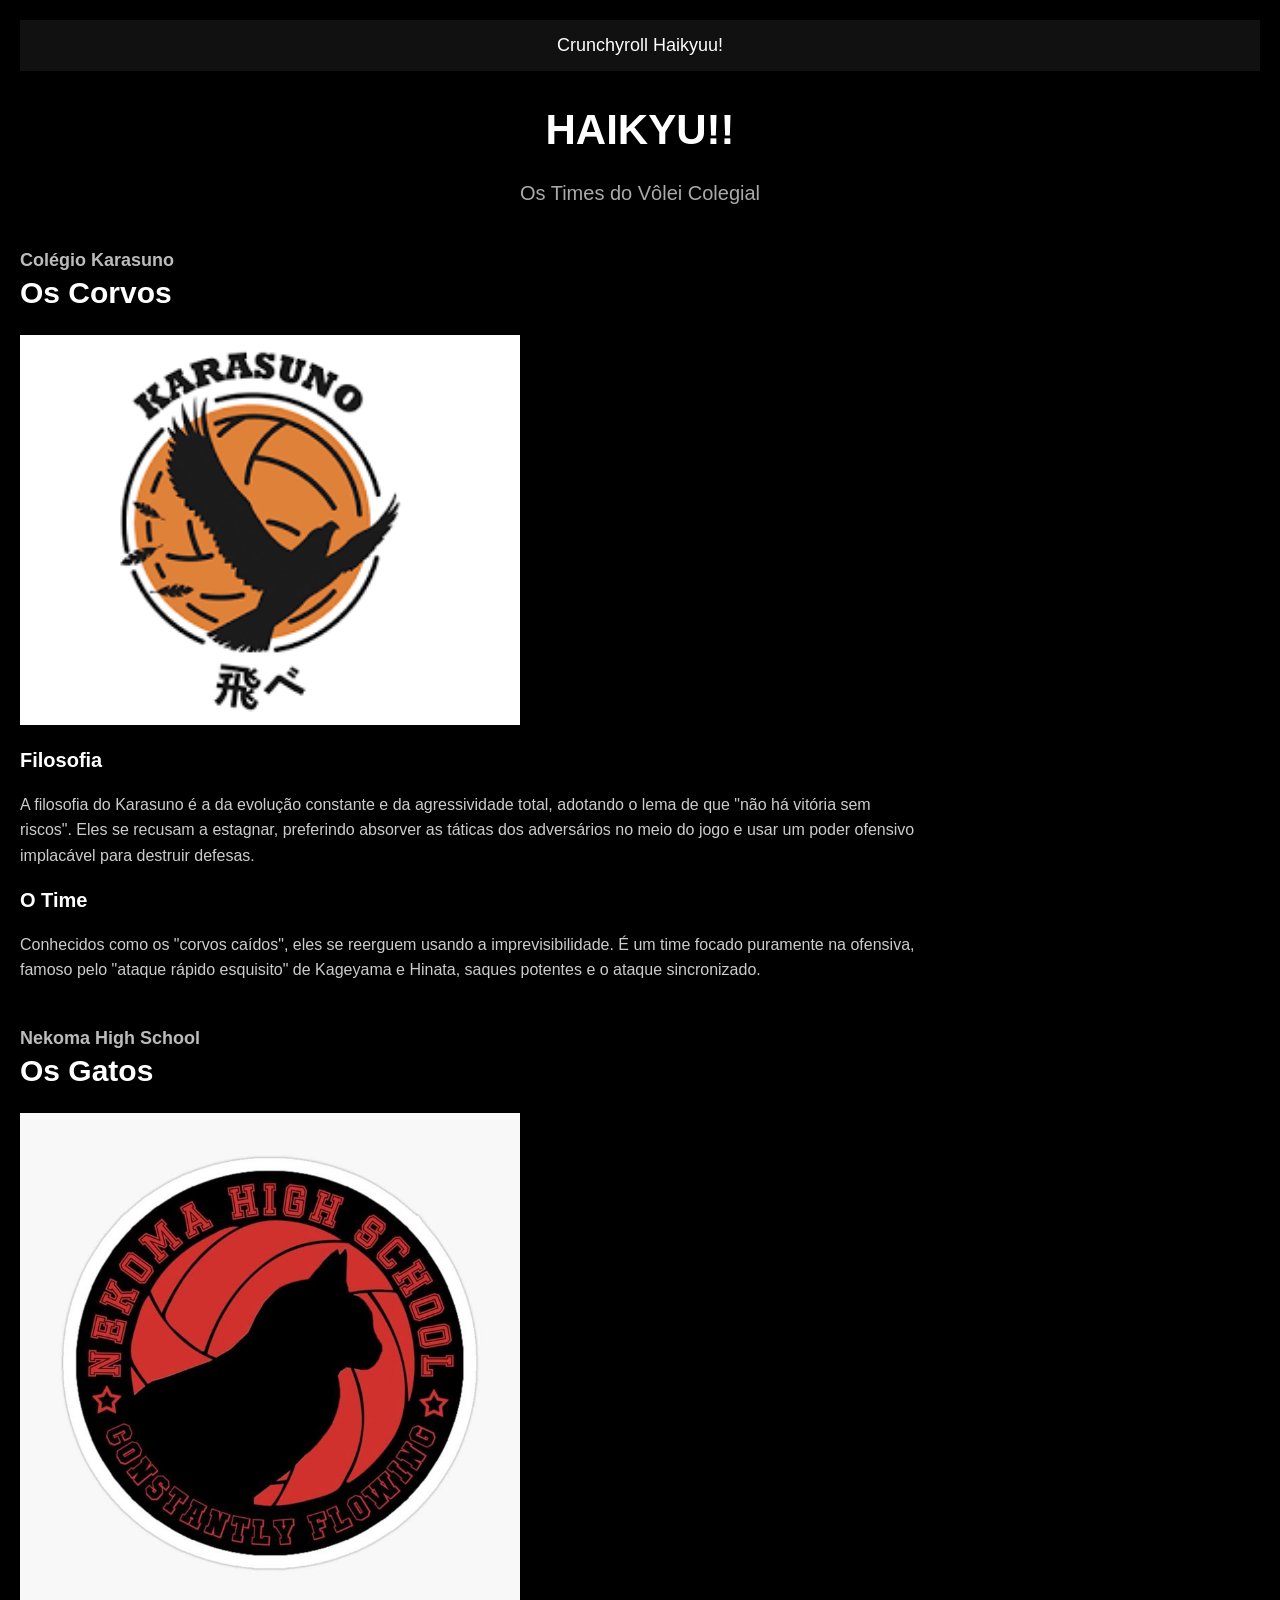
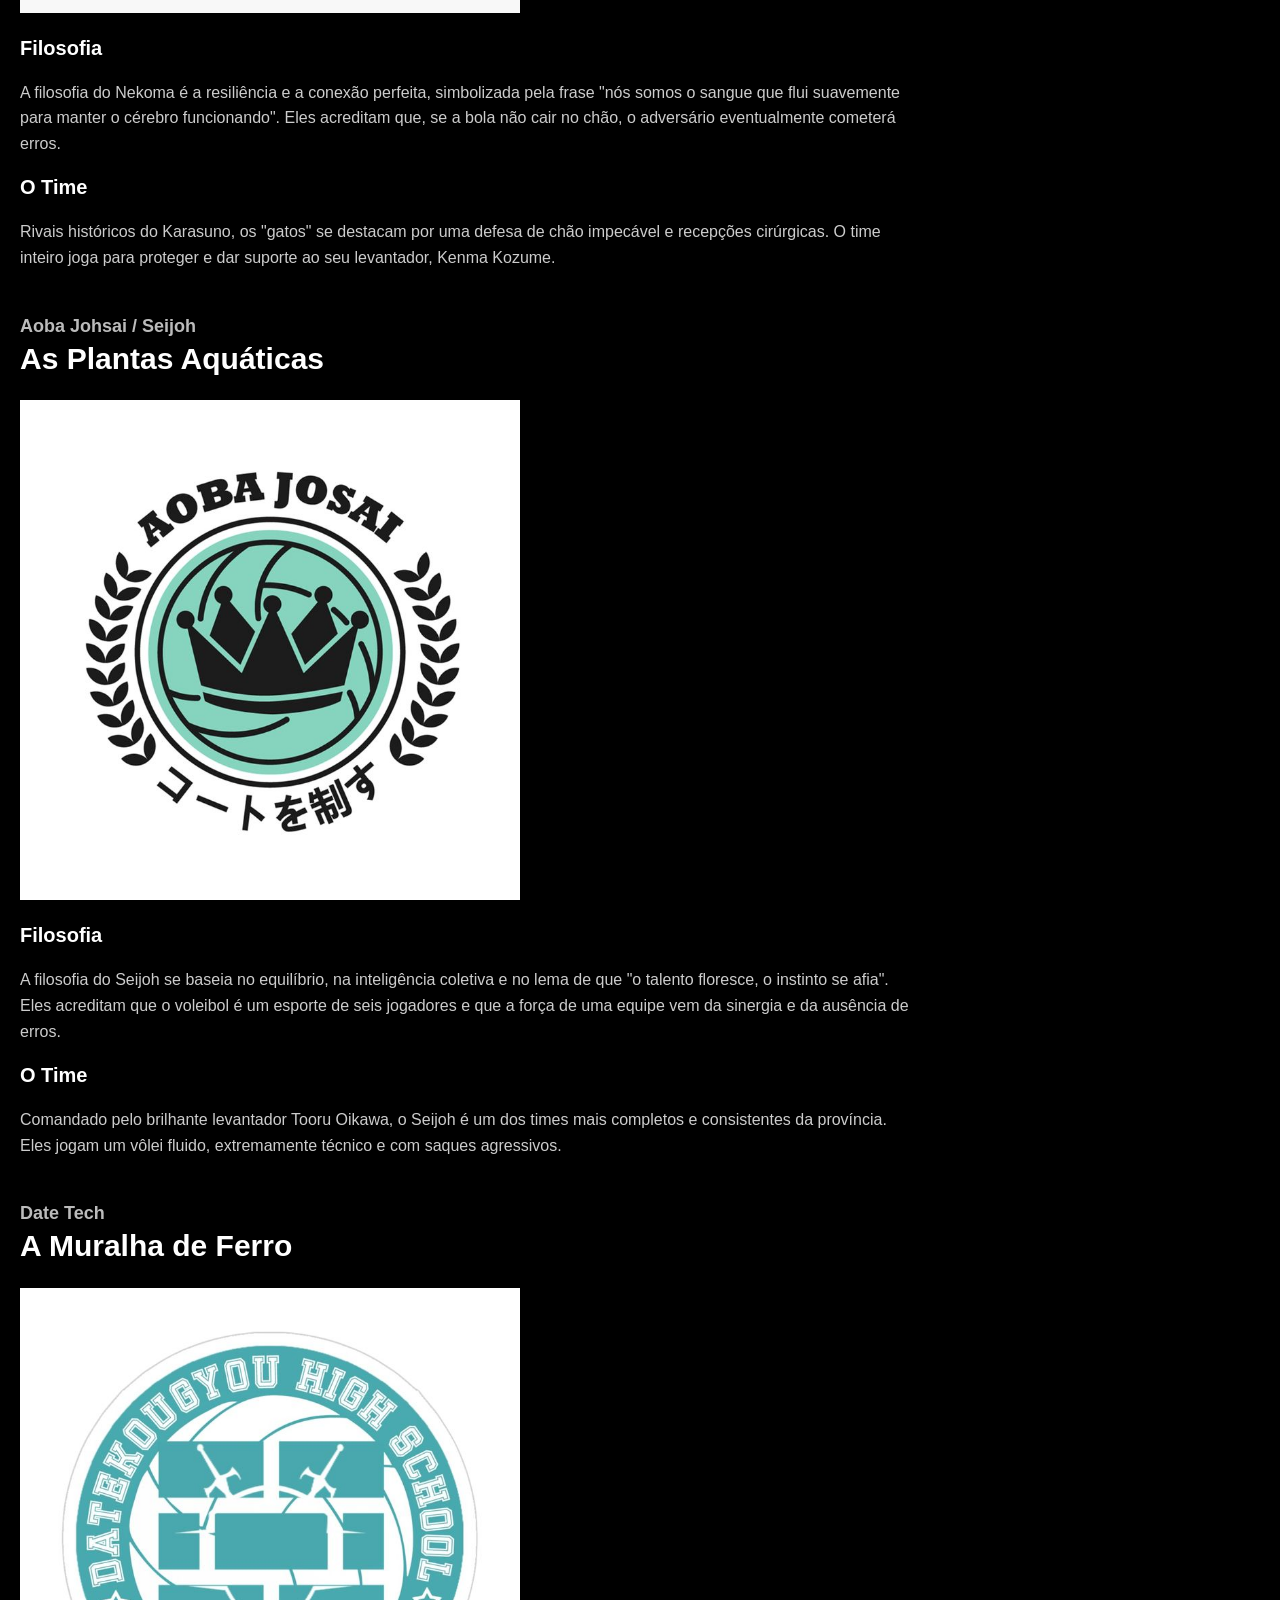
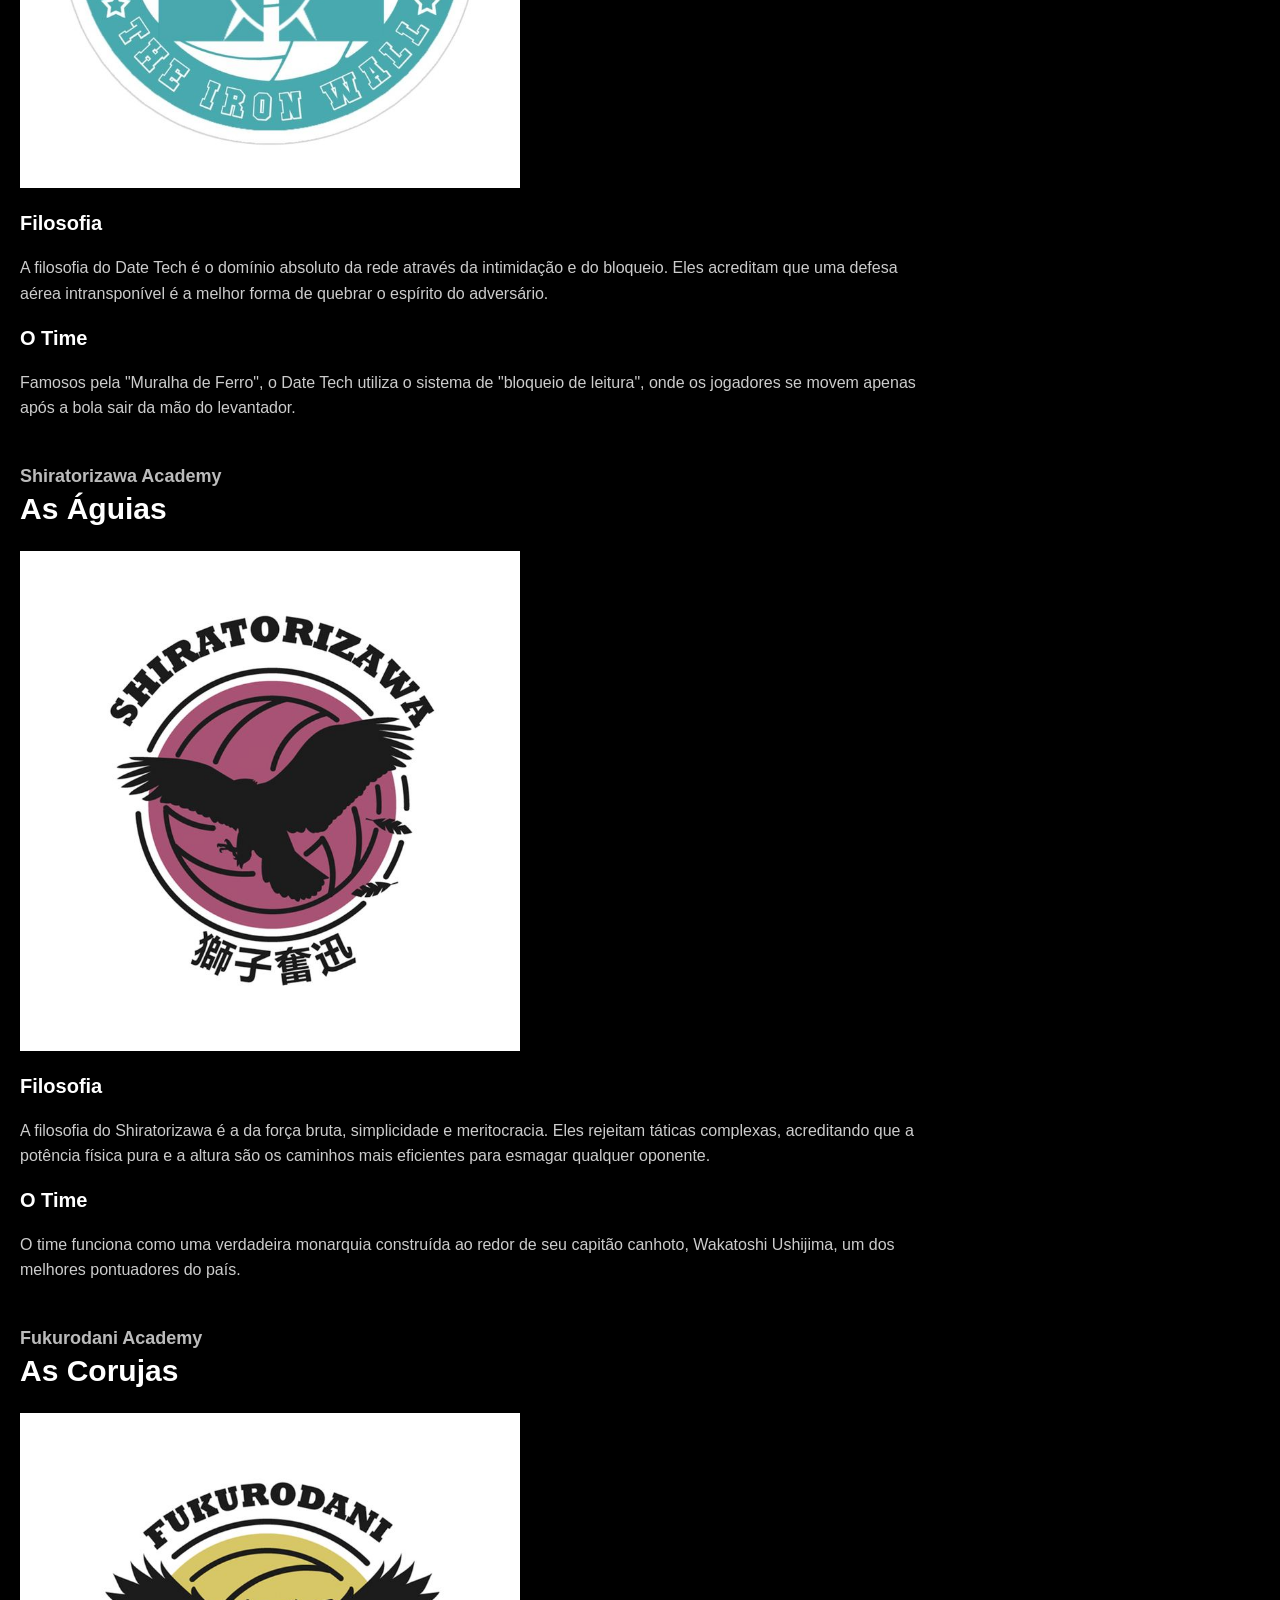
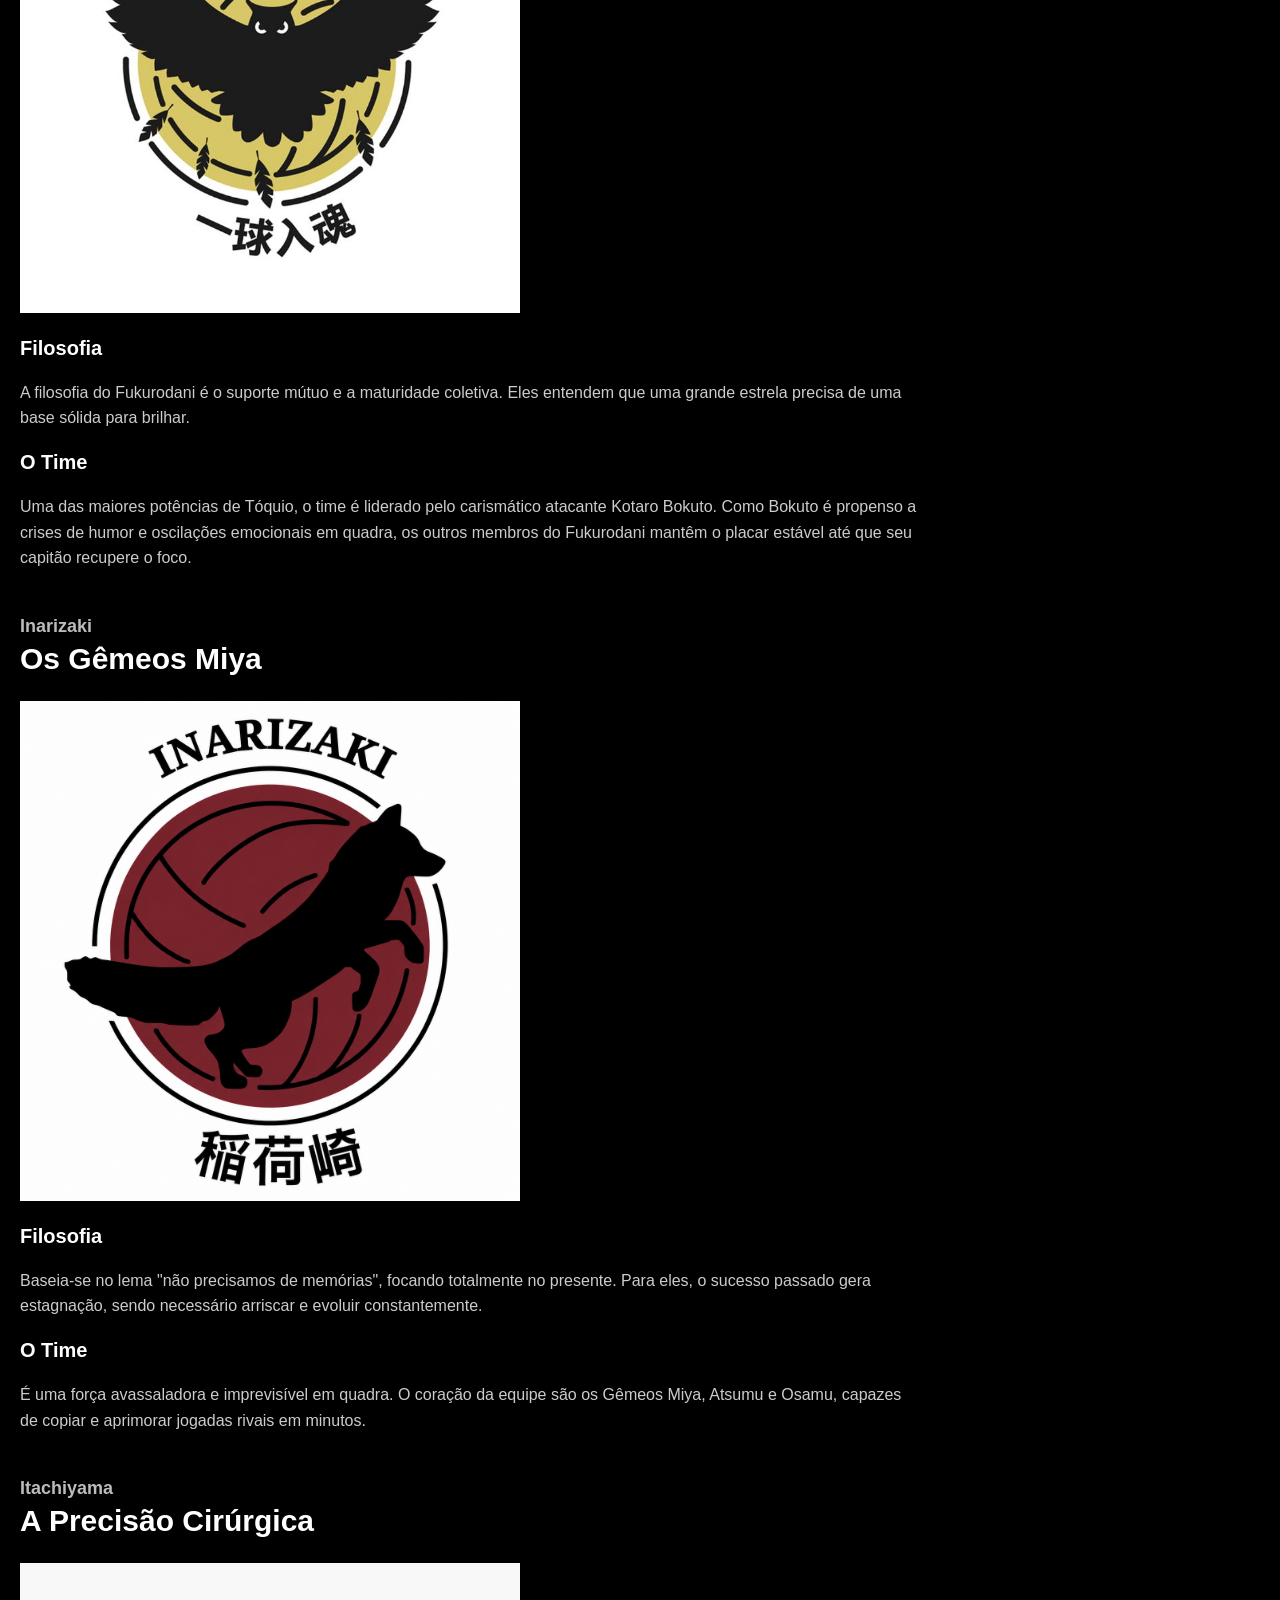
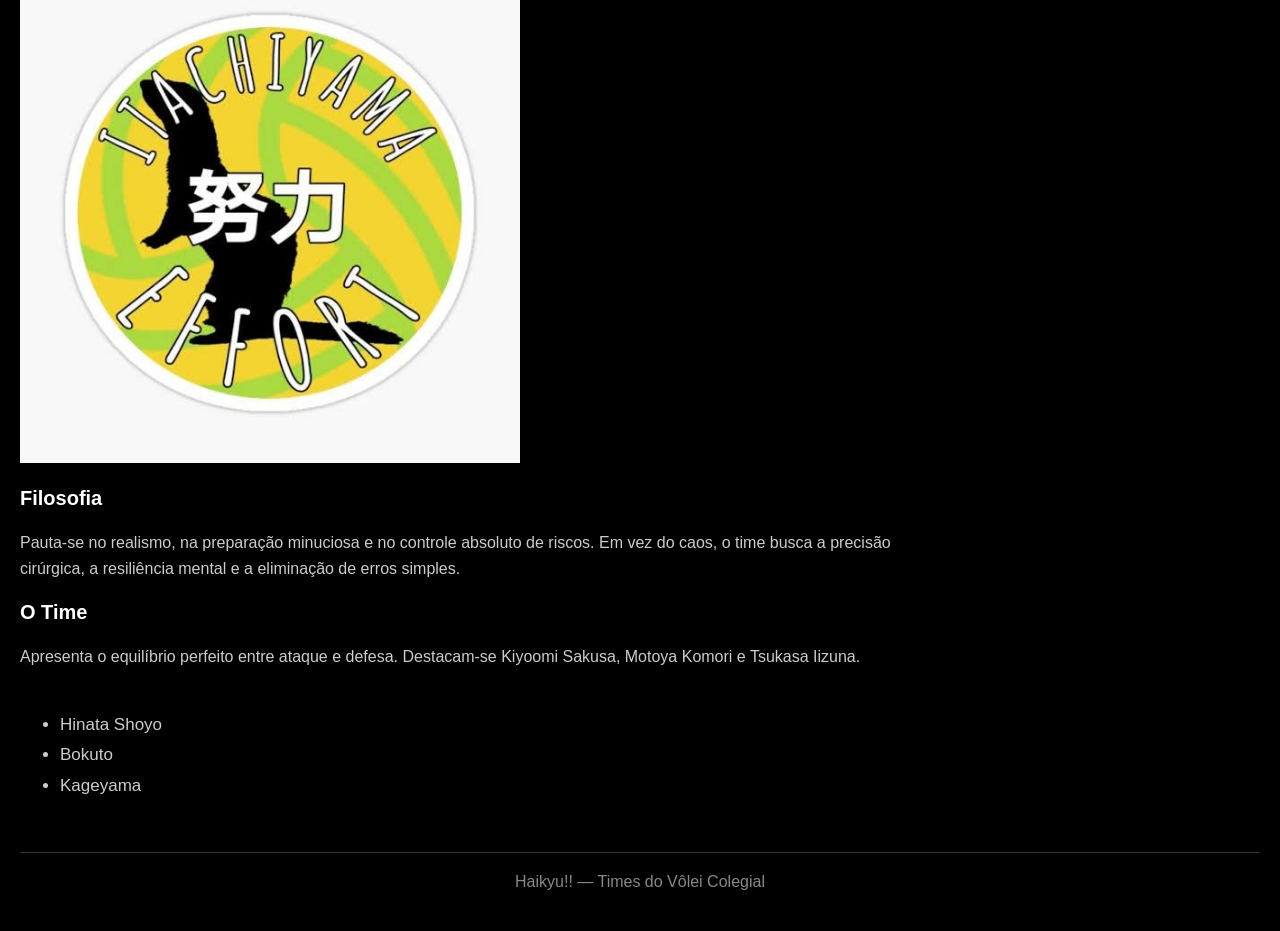
==== index.html @ 46aae801 "lei" ====
<!DOCTYPE html>
<html>

<head>
  <title>Times de Haikyuu!!</title>
  <link rel="stylesheet" href="style.css">
</head>

<body>

<header>
  <a href="https://www.crunchyroll.com/pt-br/series/GY8VM8MWY/haikyu">
    Crunchyroll Haikyuu!
  </a>
</header>

<h1>HAIKYU!!</h1>
<p class="hero-sub">Os Times do Vôlei Colegial</p>


<p class="team-badge">Colégio Karasuno</p>
<h2>Os Corvos</h2>
<img class="king" src="karasuno.png" alt="Karasuno">

<p class="section-label">Filosofia</p>
<p class="section-text">
  A filosofia do Karasuno é a da evolução constante e da agressividade total, adotando o lema de que "não há vitória sem riscos". Eles se recusam a estagnar, preferindo absorver as táticas dos adversários no meio do jogo e usar um poder ofensivo implacável para destruir defesas.
</p>

<p class="section-label">O Time</p>
<p class="section-text">
  Conhecidos como os "corvos caídos", eles se reerguem usando a imprevisibilidade. É um time focado puramente na ofensiva, famoso pelo "ataque rápido esquisito" de Kageyama e Hinata, saques potentes e o ataque sincronizado.
</p>


<p class="team-badge">Nekoma High School</p>
<h2>Os Gatos</h2>
<img class="neko" src="Nekoma.jpg" alt="Nekoma">

<p class="section-label">Filosofia</p>
<p class="section-text">
  A filosofia do Nekoma é a resiliência e a conexão perfeita, simbolizada pela frase "nós somos o sangue que flui suavemente para manter o cérebro funcionando". Eles acreditam que, se a bola não cair no chão, o adversário eventualmente cometerá erros.
</p>

<p class="section-label">O Time</p>
<p class="section-text">
  Rivais históricos do Karasuno, os "gatos" se destacam por uma defesa de chão impecável e recepções cirúrgicas. O time inteiro joga para proteger e dar suporte ao seu levantador, Kenma Kozume.
</p>


<p class="team-badge">Aoba Johsai / Seijoh</p>
<h2>As Plantas Aquáticas</h2>
<img class="sigma" src="Aoba johnsai.jpg" alt="Aoba Johsai">

<p class="section-label">Filosofia</p>
<p class="section-text">
  A filosofia do Seijoh se baseia no equilíbrio, na inteligência coletiva e no lema de que "o talento floresce, o instinto se afia". Eles acreditam que o voleibol é um esporte de seis jogadores e que a força de uma equipe vem da sinergia e da ausência de erros.
</p>

<p class="section-label">O Time</p>
<p class="section-text">
  Comandado pelo brilhante levantador Tooru Oikawa, o Seijoh é um dos times mais completos e consistentes da província. Eles jogam um vôlei fluido, extremamente técnico e com saques agressivos.
</p>


<p class="team-badge">Date Tech</p>
<h2>A Muralha de Ferro</h2>
<img src="Date tech.jpg" alt="Date Tech">

<p class="section-label">Filosofia</p>
<p class="section-text">
  A filosofia do Date Tech é o domínio absoluto da rede através da intimidação e do bloqueio. Eles acreditam que uma defesa aérea intransponível é a melhor forma de quebrar o espírito do adversário.
</p>

<p class="section-label">O Time</p>
<p class="section-text">
  Famosos pela "Muralha de Ferro", o Date Tech utiliza o sistema de "bloqueio de leitura", onde os jogadores se movem apenas após a bola sair da mão do levantador.
</p>


<p class="team-badge">Shiratorizawa Academy</p>
<h2>As Águias</h2>
<img src="Shiratorizawa.jpg" alt="Shiratorizawa">

<p class="section-label">Filosofia</p>
<p class="section-text">
  A filosofia do Shiratorizawa é a da força bruta, simplicidade e meritocracia. Eles rejeitam táticas complexas, acreditando que a potência física pura e a altura são os caminhos mais eficientes para esmagar qualquer oponente.
</p>

<p class="section-label">O Time</p>
<p class="section-text">
  O time funciona como uma verdadeira monarquia construída ao redor de seu capitão canhoto, Wakatoshi Ushijima, um dos melhores pontuadores do país.
</p>


<p class="team-badge">Fukurodani Academy</p>
<h2>As Corujas</h2>
<img src="image.png" alt="Fukurodani">

<p class="section-label">Filosofia</p>
<p class="section-text">
  A filosofia do Fukurodani é o suporte mútuo e a maturidade coletiva. Eles entendem que uma grande estrela precisa de uma base sólida para brilhar.
</p>

<p class="section-label">O Time</p>
<p class="section-text">
  Uma das maiores potências de Tóquio, o time é liderado pelo carismático atacante Kotaro Bokuto. Como Bokuto é propenso a crises de humor e oscilações emocionais em quadra, os outros membros do Fukurodani mantêm o placar estável até que seu capitão recupere o foco.
</p>


<p class="team-badge">Inarizaki</p>
<h2>Os Gêmeos Miya</h2>
<img src="ChatGPT Image 18 de jun. de 2026, 09_52_28.png" alt="Inarizaki">

<p class="section-label">Filosofia</p>
<p class="section-text">
  Baseia-se no lema "não precisamos de memórias", focando totalmente no presente. Para eles, o sucesso passado gera estagnação, sendo necessário arriscar e evoluir constantemente.
</p>

<p class="section-label">O Time</p>
<p class="section-text">
  É uma força avassaladora e imprevisível em quadra. O coração da equipe são os Gêmeos Miya, Atsumu e Osamu, capazes de copiar e aprimorar jogadas rivais em minutos.
</p>


<p class="team-badge">Itachiyama</p>
<h2>A Precisão Cirúrgica</h2>
<img src="itachimiya.jpg" alt="Itachiyama">

<p class="section-label">Filosofia</p>
<p class="section-text">
  Pauta-se no realismo, na preparação minuciosa e no controle absoluto de riscos. Em vez do caos, o time busca a precisão cirúrgica, a resiliência mental e a eliminação de erros simples.
</p>

<p class="section-label">O Time</p>
<p class="section-text">
  Apresenta o equilíbrio perfeito entre ataque e defesa. Destacam-se Kiyoomi Sakusa, Motoya Komori e Tsukasa Iizuna.
</p>


<ul>
  <li>Hinata Shoyo</li>
  <li>Bokuto</li>
  <li>Kageyama</li>
</ul>


<footer>
  Haikyu!! — Times do Vôlei Colegial
</footer>

</body>
</html>
---- style.css ----
body {
  background-color: black;
  color: #dddddd;
  font-family: Arial, sans-serif;
  margin: 0;
  padding: 20px;
}

header {
  background-color: #111111;
  padding: 15px;
  text-align: center;
}

header a {
  color: white;
  text-decoration: none;
  font-size: 18px;
}

h1 {
  color: white;
  text-align: center;
  font-size: 42px;
  margin-top: 35px;
}

.hero-sub {
  color: #aaaaaa;
  text-align: center;
  font-size: 20px;
}

.team-badge {
  color: #bbbbbb;
  font-size: 18px;
  font-weight: bold;
  margin-top: 45px;
  margin-bottom: 5px;
}

h2 {
  color: white;
  font-size: 30px;
  margin-top: 5px;
}

.section-label {
  color: white;
  font-size: 20px;
  font-weight: bold;
  margin-top: 20px;
}

.section-text {
  color: #cccccc;
  font-size: 16px;
  line-height: 1.6;
  max-width: 900px;
}

img {
  width: 100%;
  max-width: 500px;
  height: auto;
}

.king {
  width: 100%;
  max-width: 500px;
}

.neko {
  width: 100%;
  max-width: 500px;
}

.sigma {
  width: 100%;
  max-width: 500px;
}

ul {
  color: #cccccc;
  font-size: 17px;
  line-height: 1.8;
  margin-top: 40px;
}

footer {
  color: #888888;
  text-align: center;
  margin-top: 50px;
  padding: 20px;
  border-top: 1px solid #333333;
}
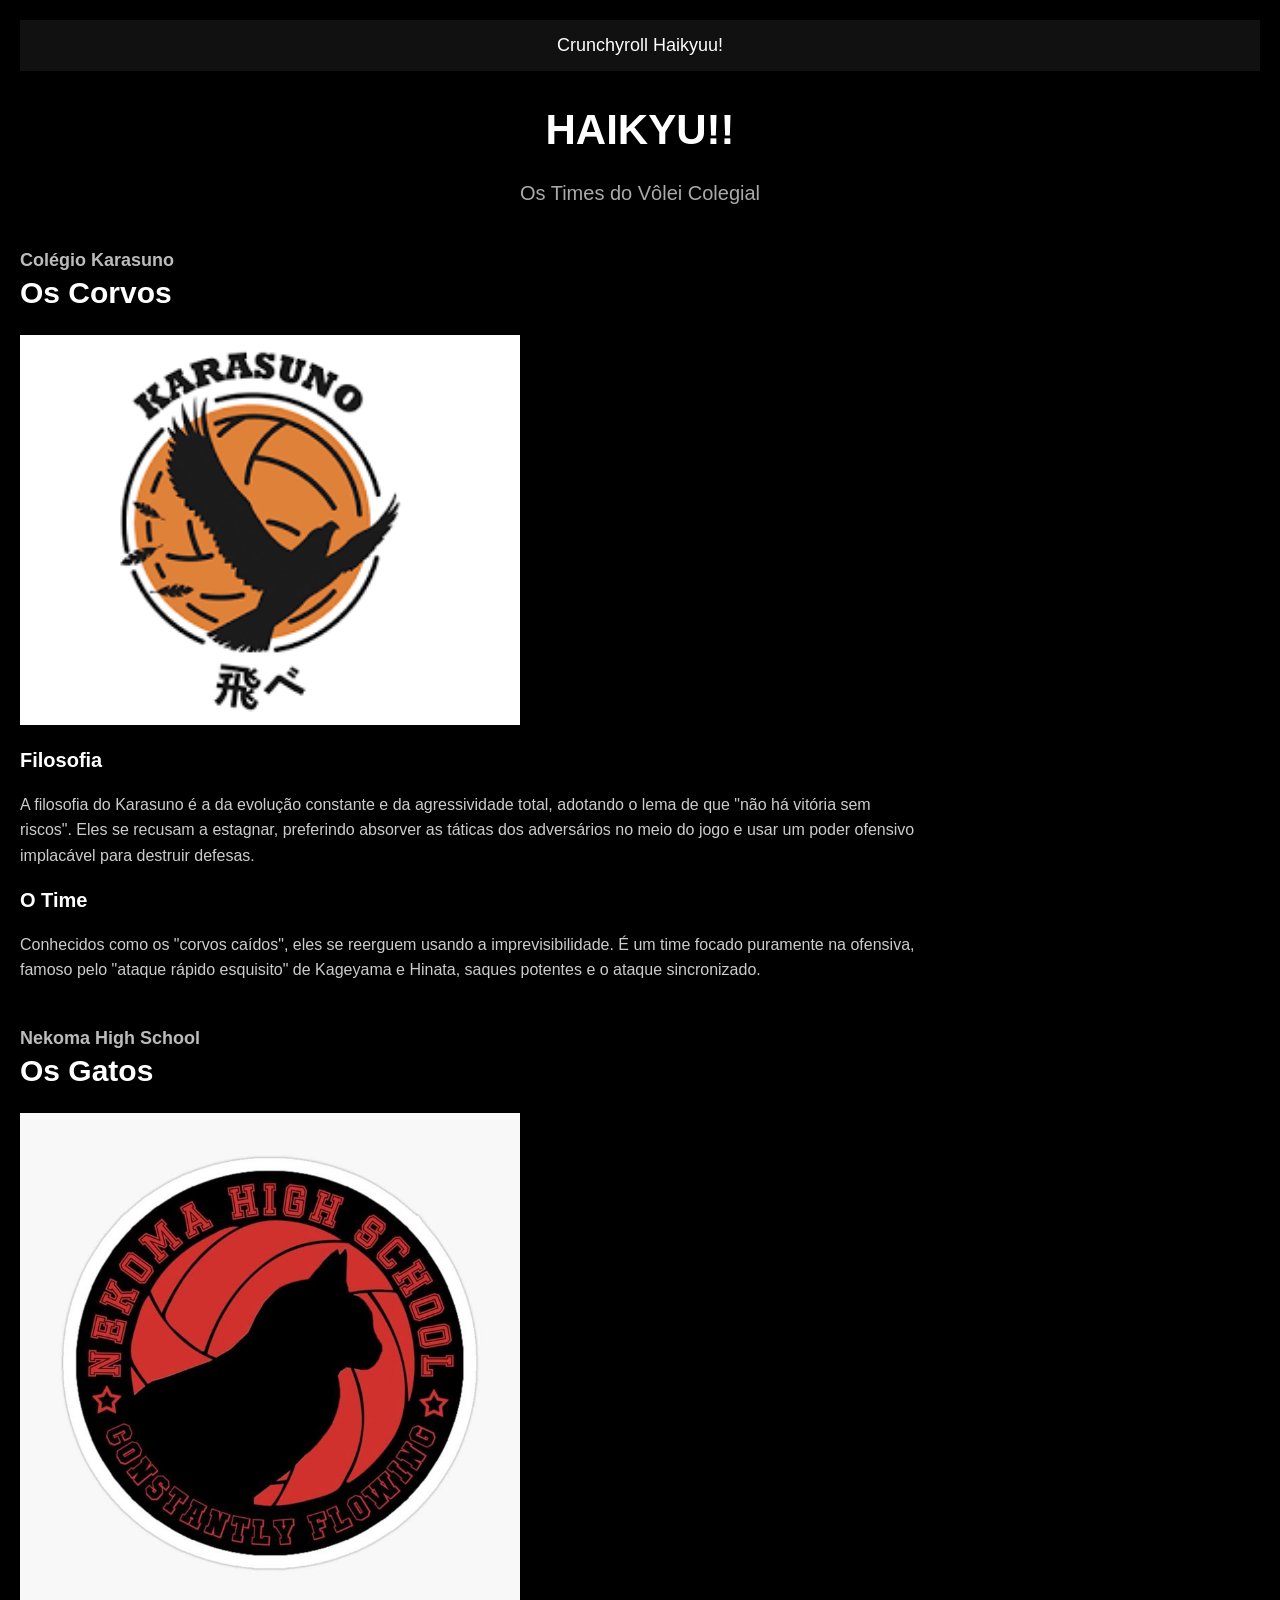
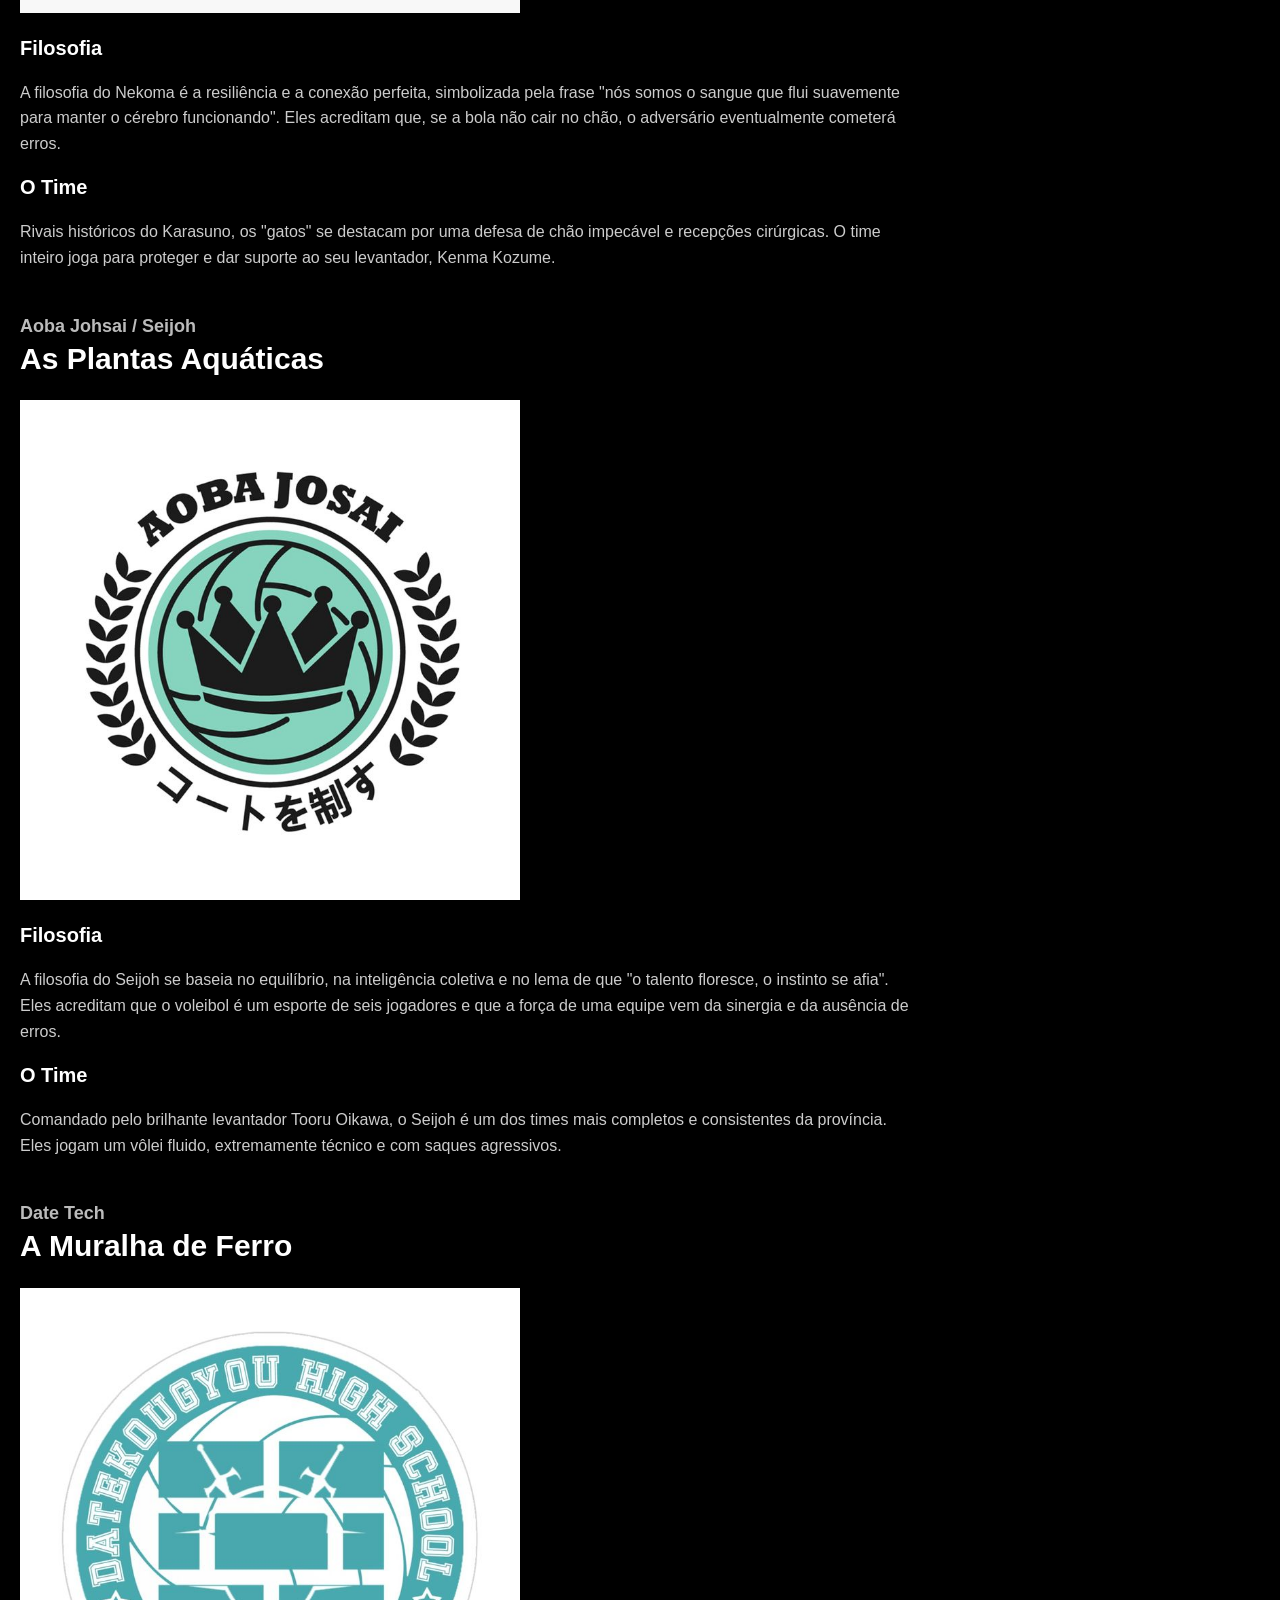
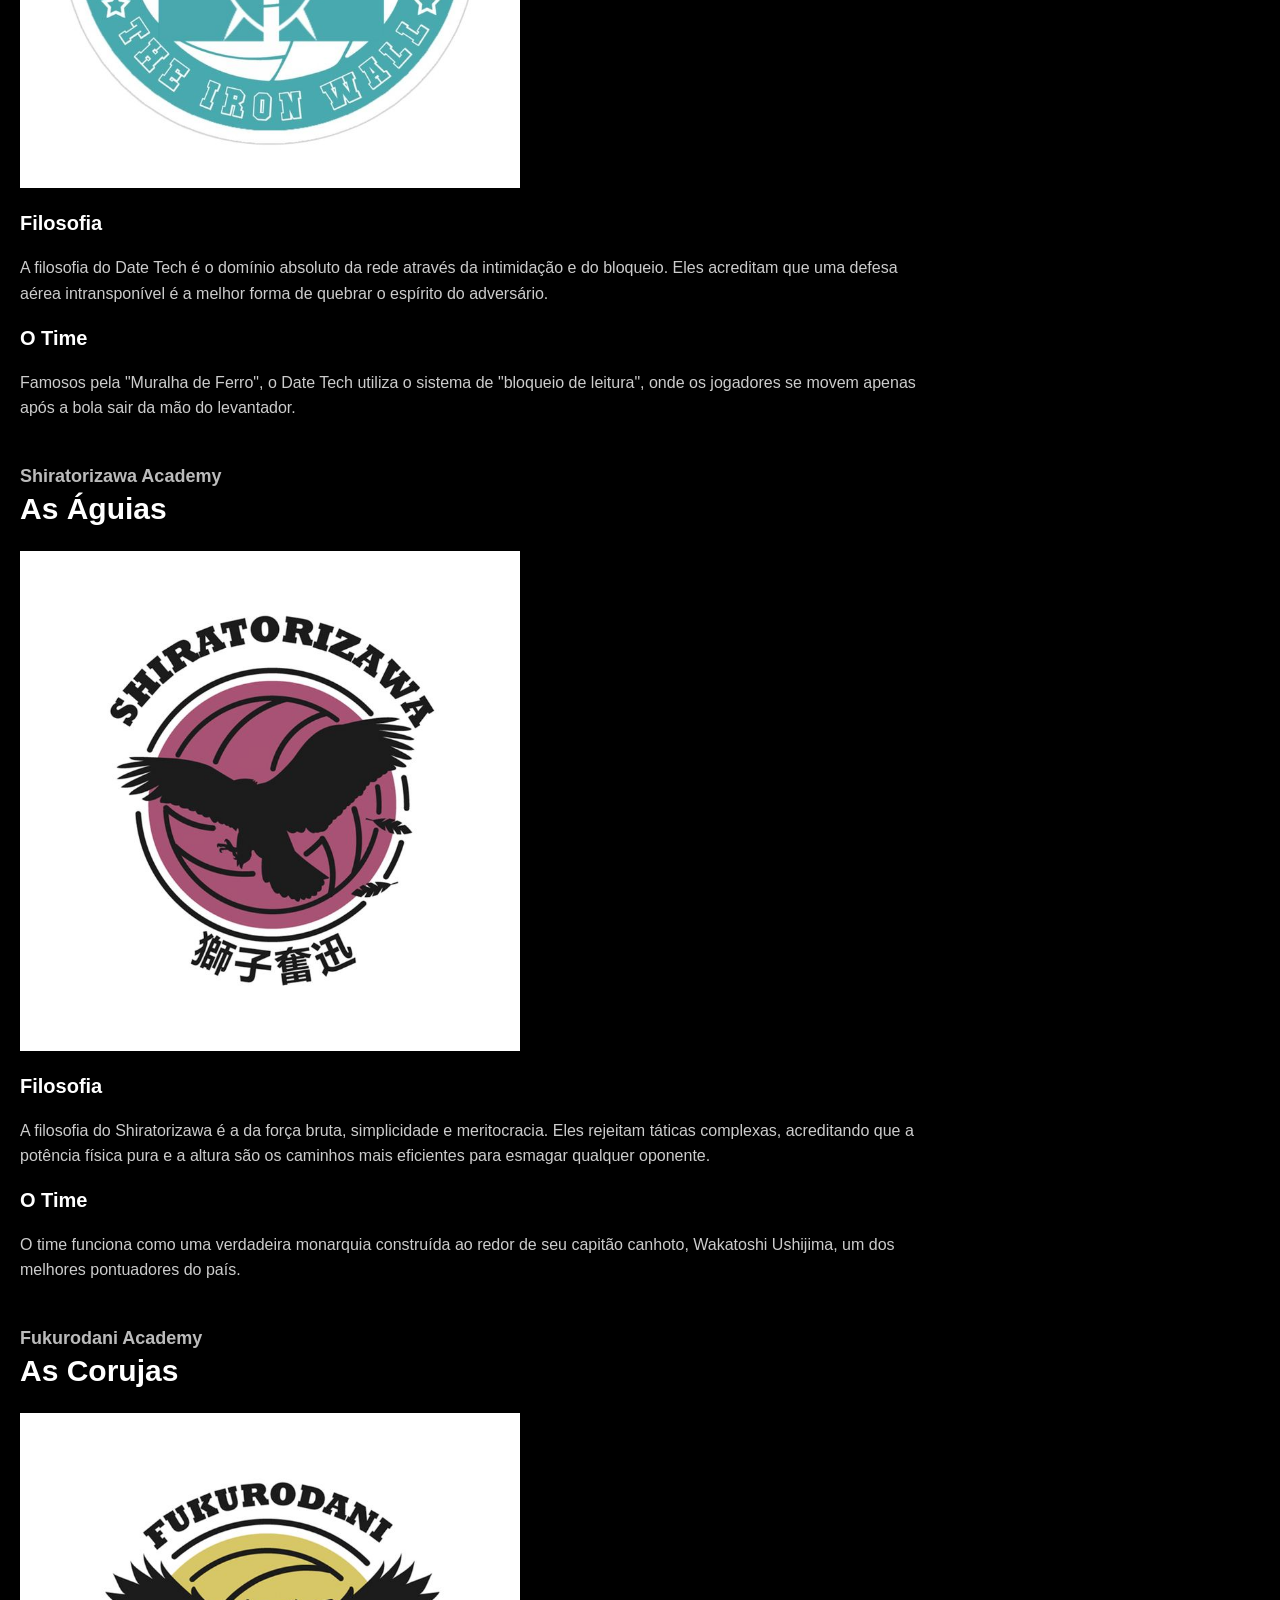
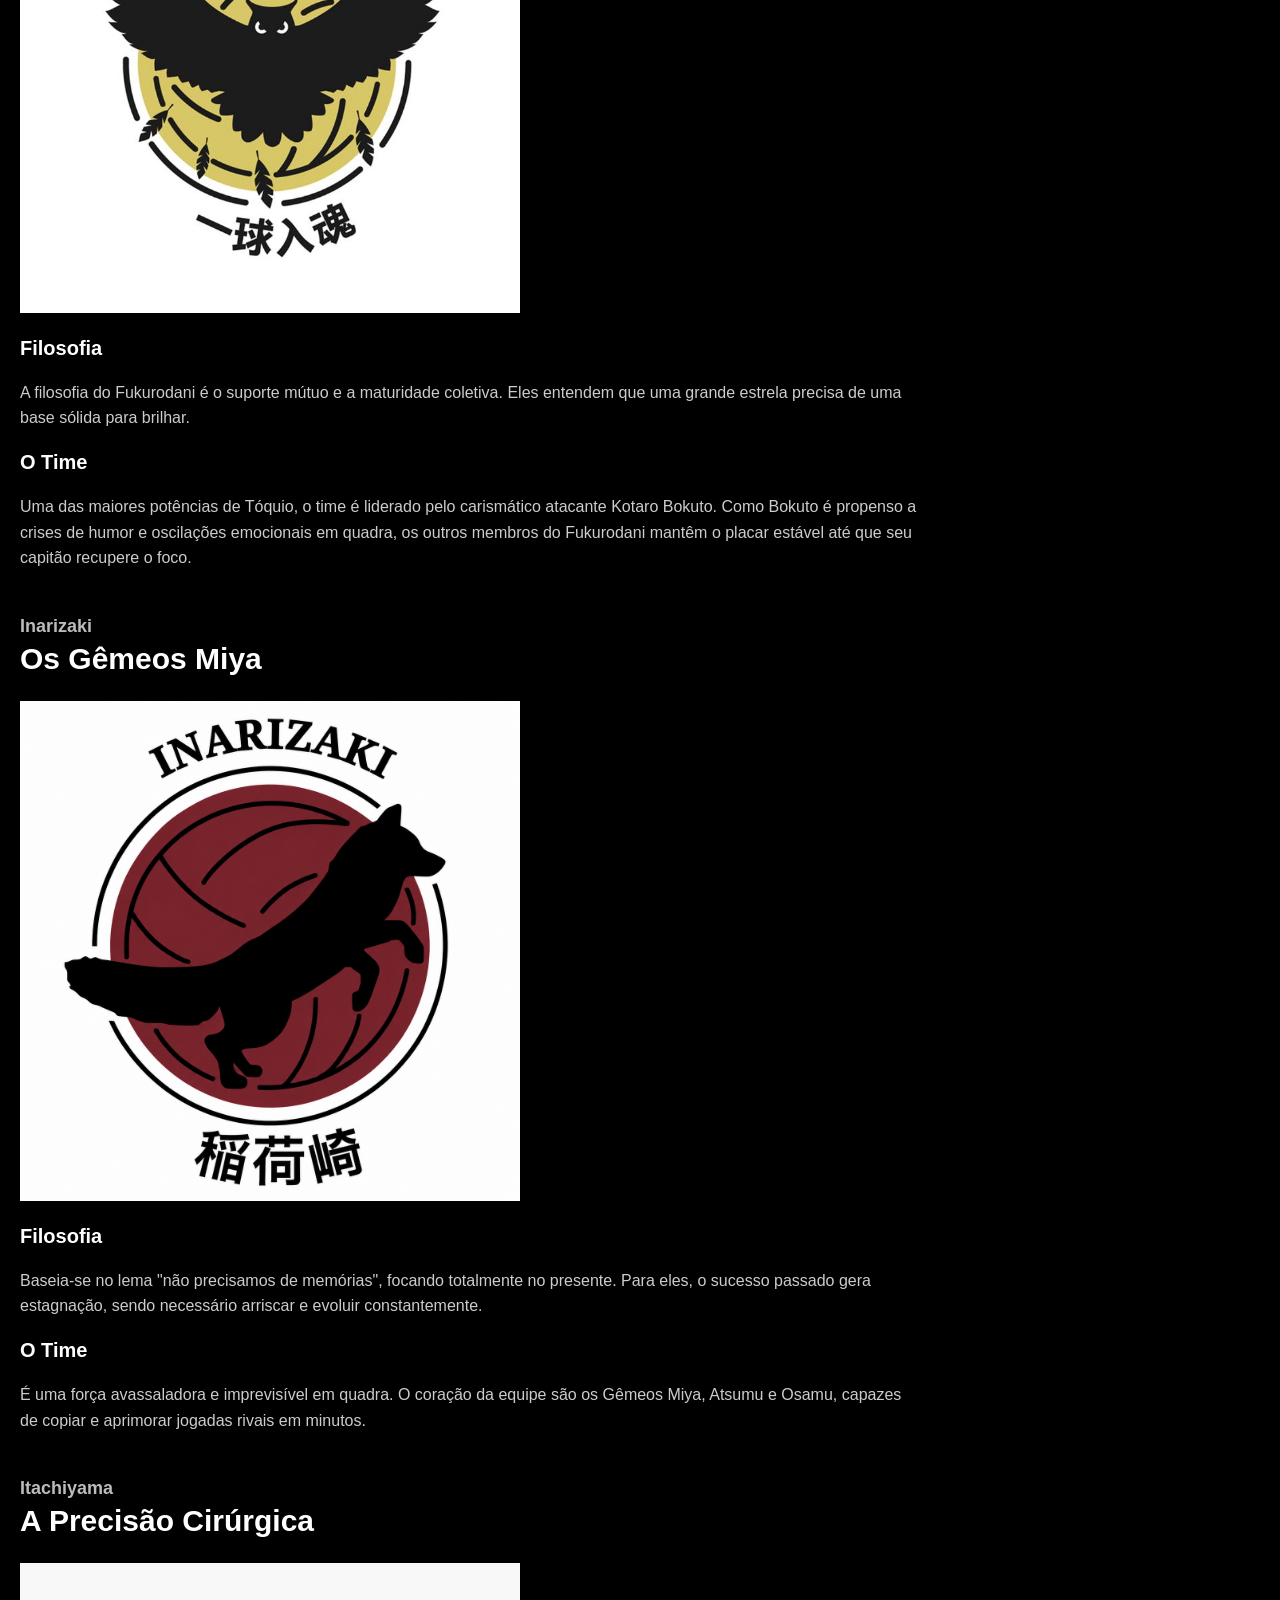
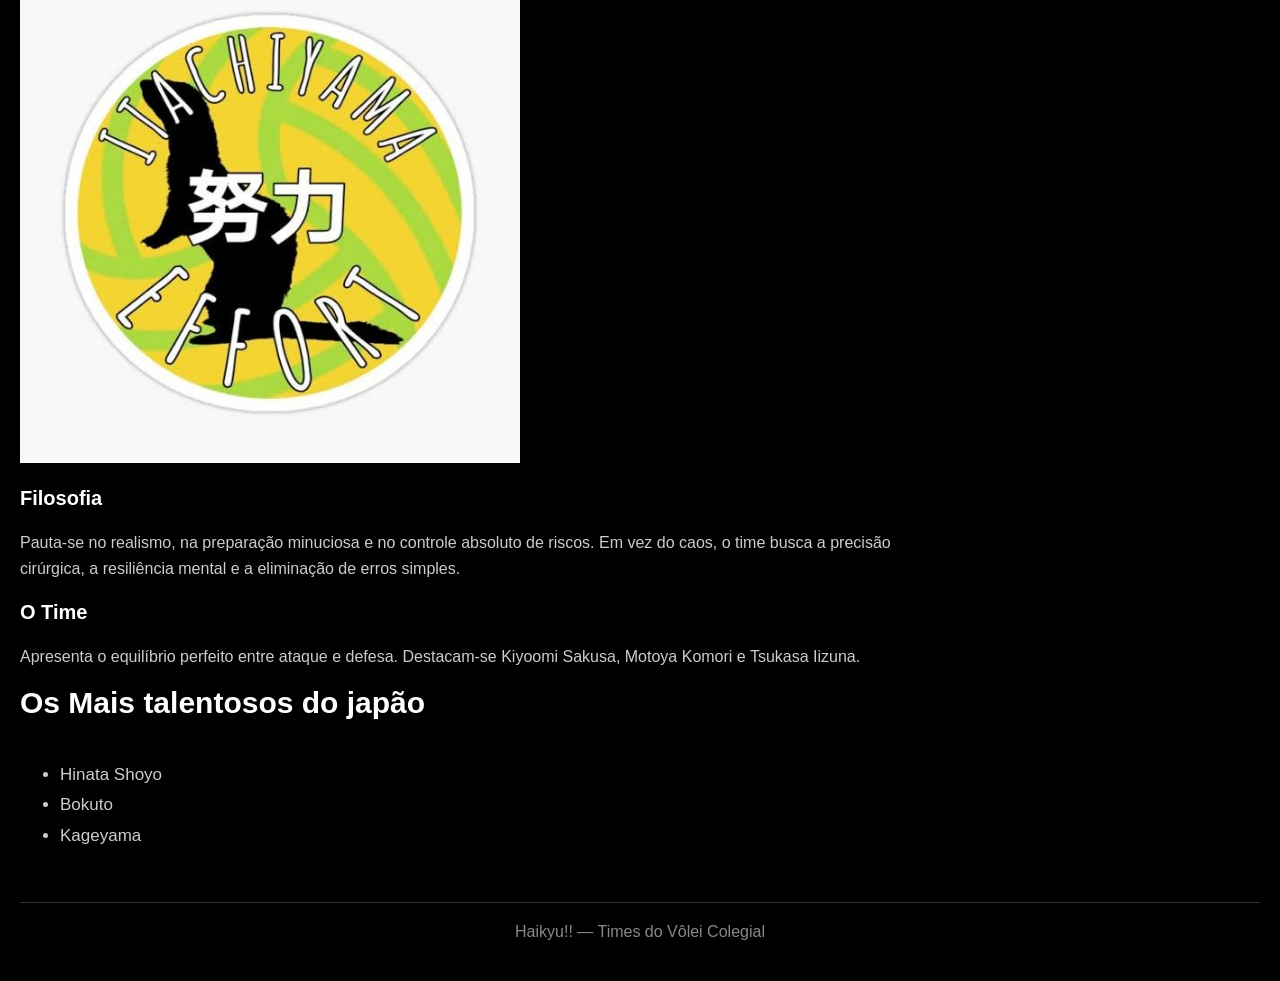
==== commit 8944ac1d: "la elex" ====
--- a/index.html
+++ b/index.html
@@ -136,8 +136,7 @@
 <p class="section-text">
   Apresenta o equilíbrio perfeito entre ataque e defesa. Destacam-se Kiyoomi Sakusa, Motoya Komori e Tsukasa Iizuna.
 </p>
-
-
+<h2>Os Mais talentosos do japão</h2>
 <ul>
   <li>Hinata Shoyo</li>
   <li>Bokuto</li>
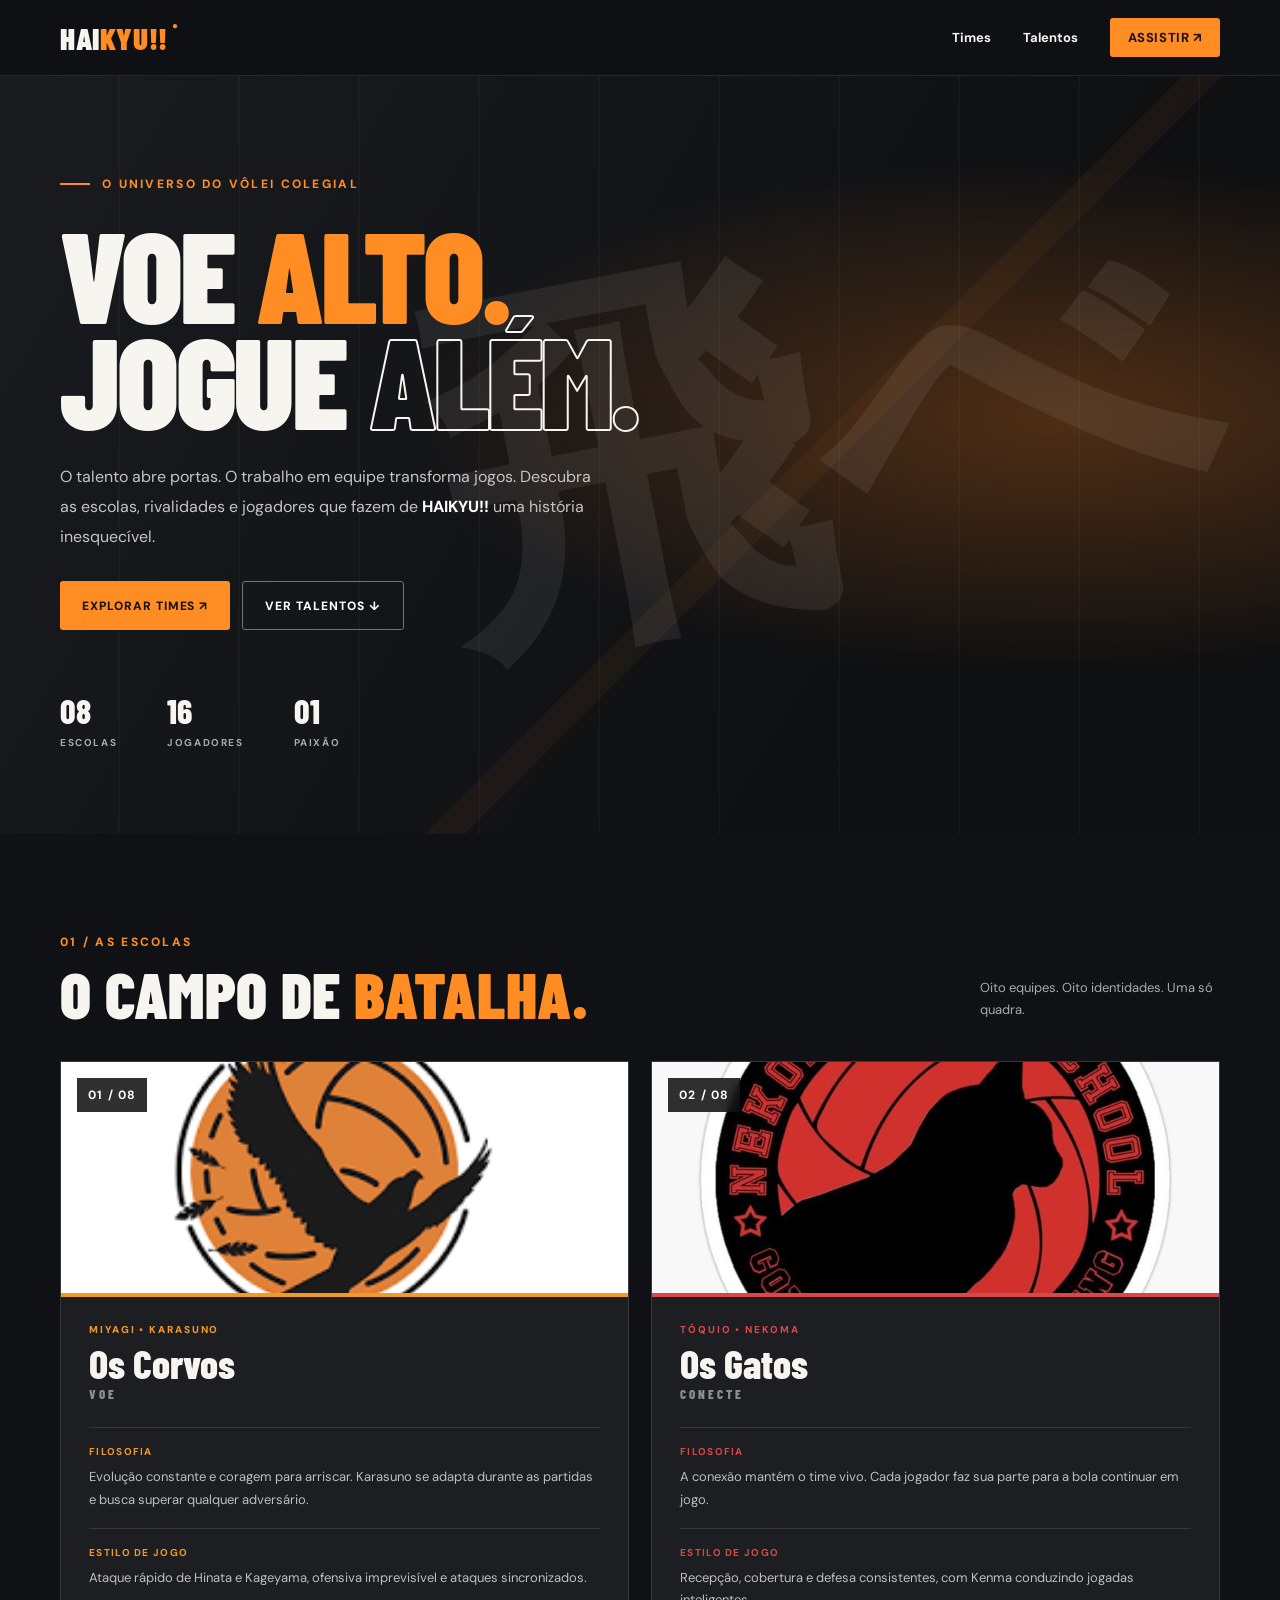
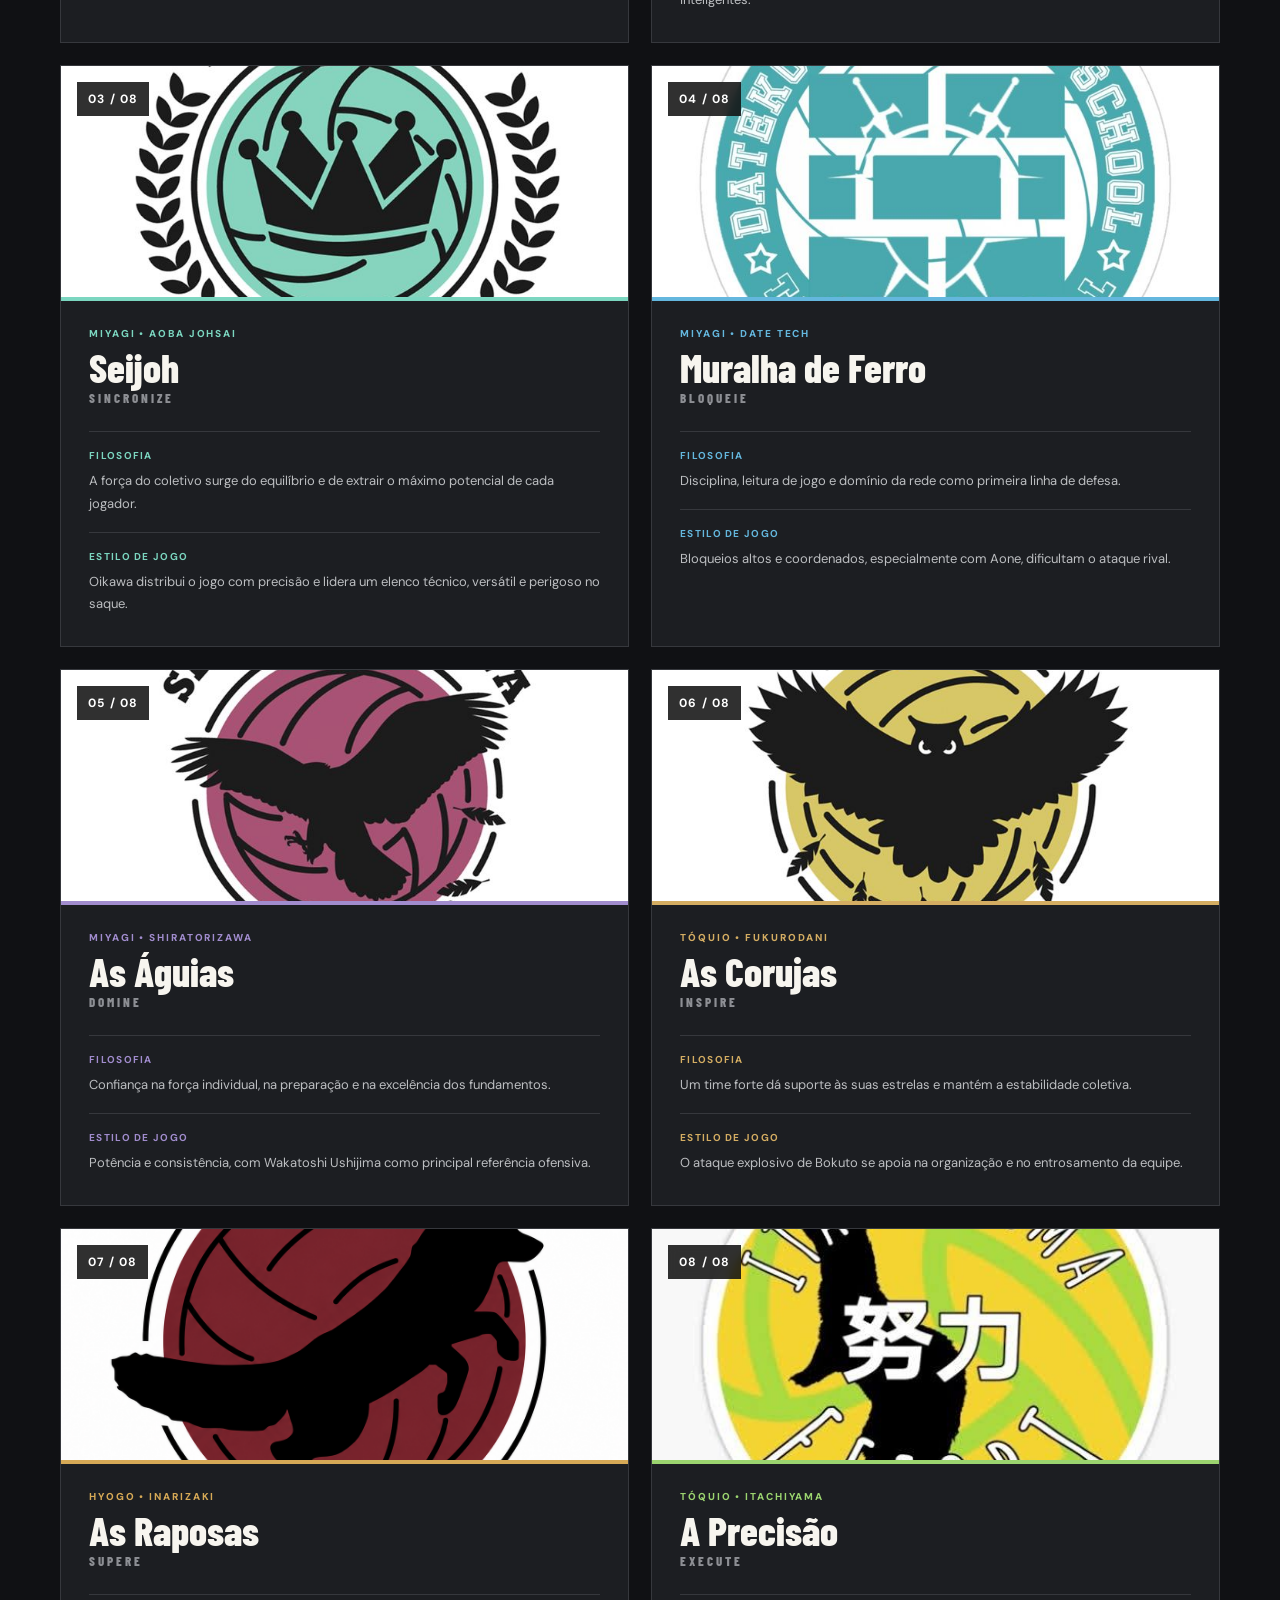
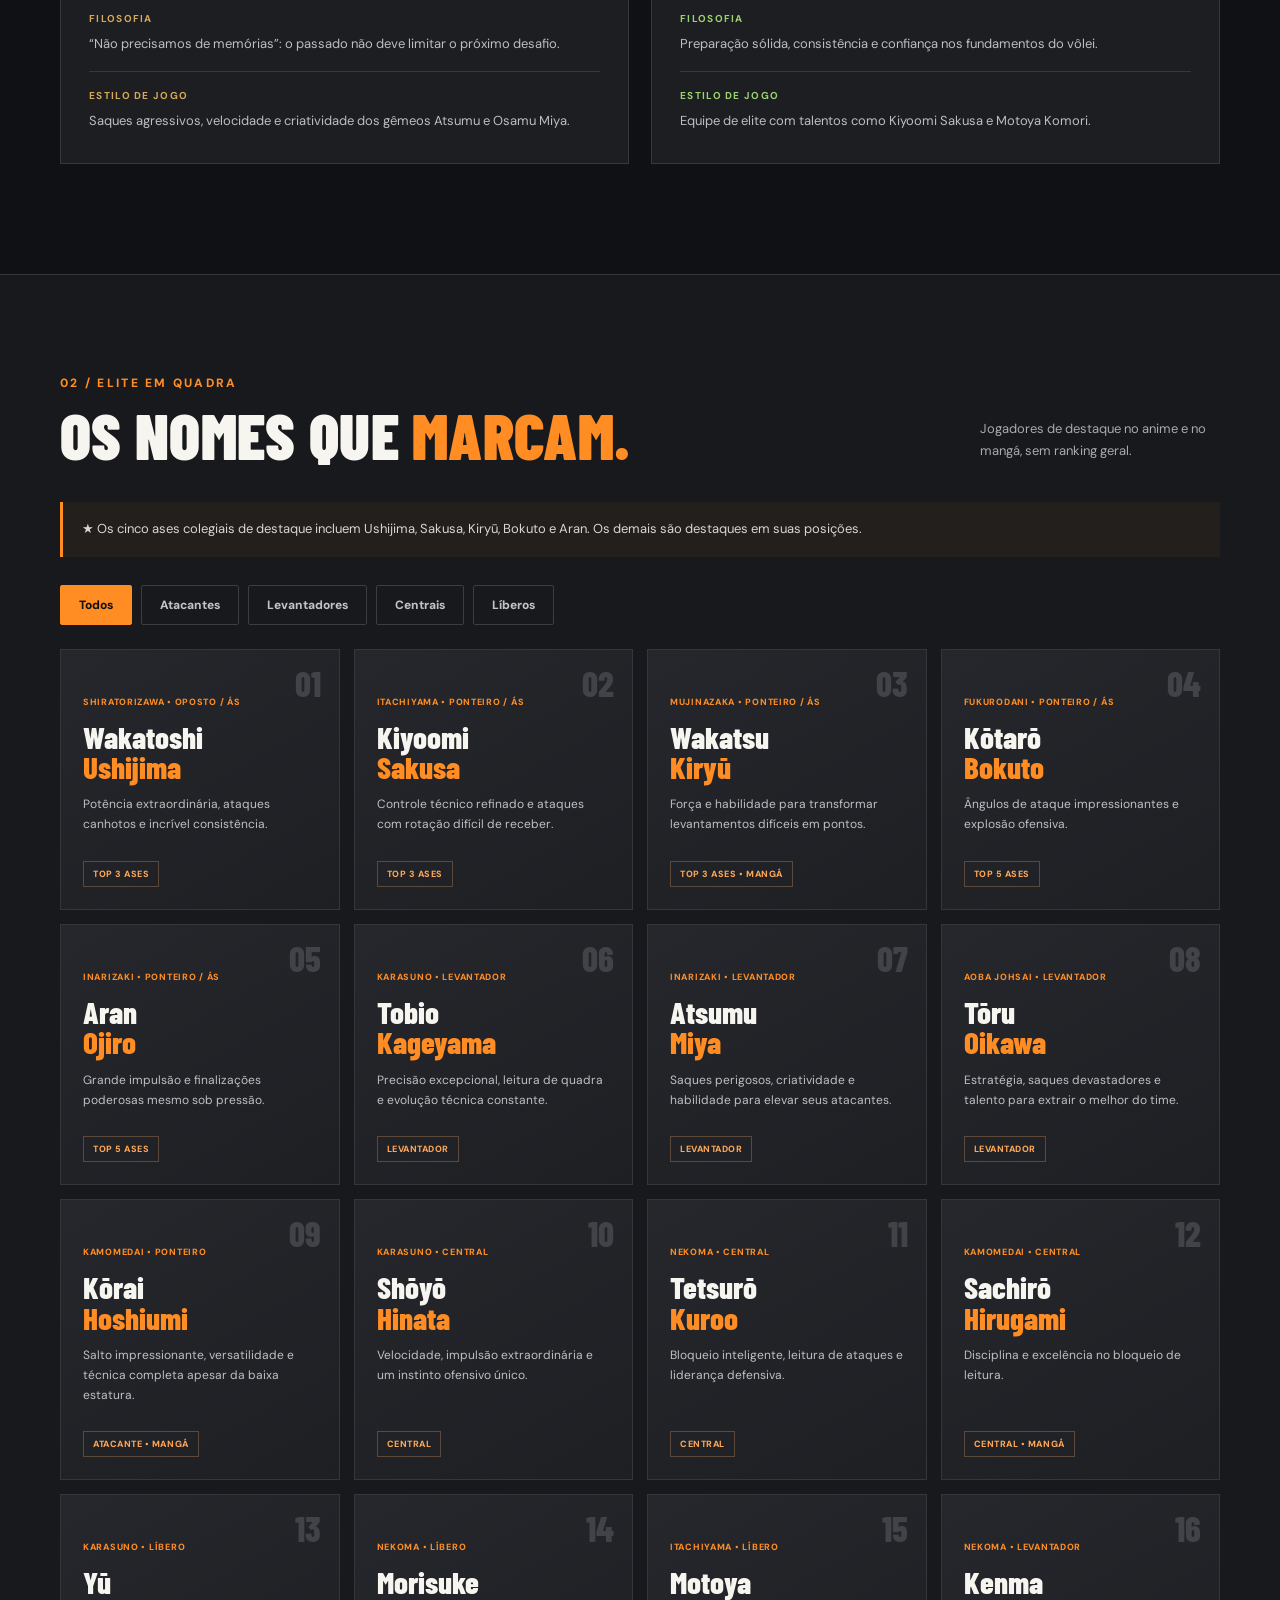
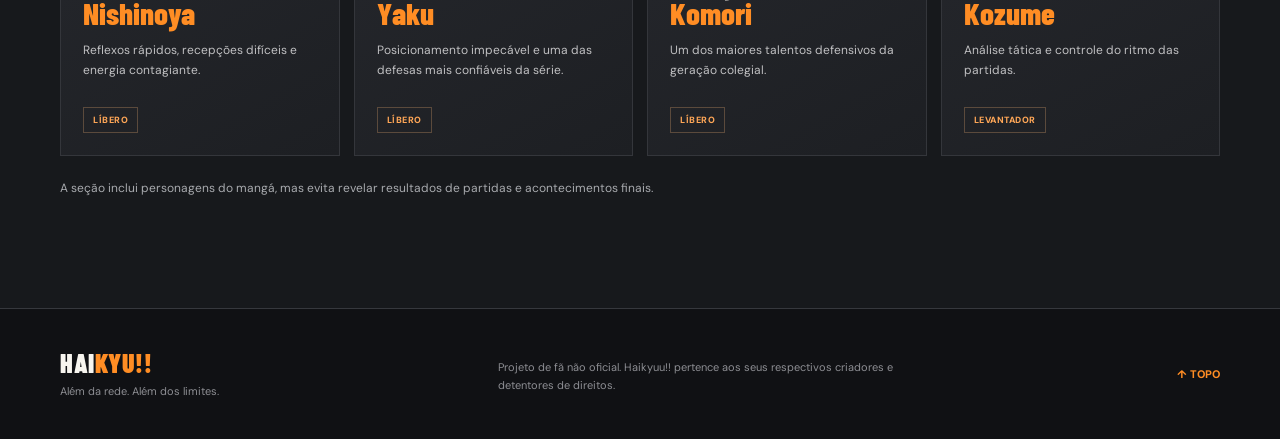
==== commit 9ea4e8d6: "vixi mariax" ====
--- a/index.html
+++ b/index.html
@@ -1,152 +1,468 @@
+
 <!DOCTYPE html>
-<html>
-
+<html lang="pt-BR">
 <head>
-  <title>Times de Haikyuu!!</title>
+  <meta charset="UTF-8">
+  <meta name="viewport" content="width=device-width, initial-scale=1.0">
+  <meta name="theme-color" content="#111115">
+  <meta name="description" content="Conheça os times e talentos de Haikyuu!!">
+  <title>HAIKYU!! | Além da Rede</title>
   <link rel="stylesheet" href="style.css">
 </head>
 
 <body>
 
-<header>
-  <a href="https://www.crunchyroll.com/pt-br/series/GY8VM8MWY/haikyu">
-    Crunchyroll Haikyuu!
-  </a>
+<header class="site-header">
+  <nav class="nav container">
+    <a class="logo" href="#inicio">
+      HAI<span>KYU!!</span><span class="logo-dot">●</span>
+    </a>
+
+    <div class="nav-links">
+      <a href="#times">Times</a>
+      <a href="#talentos">Talentos</a>
+      <a class="nav-watch"
+         href="https://www.crunchyroll.com/pt-br/series/GY8VM8MWY/haikyu"
+         target="_blank" rel="noopener noreferrer">
+        Assistir ↗
+      </a>
+    </div>
+  </nav>
 </header>
 
-<h1>HAIKYU!!</h1>
-<p class="hero-sub">Os Times do Vôlei Colegial</p>
-
-
-<p class="team-badge">Colégio Karasuno</p>
-<h2>Os Corvos</h2>
-<img class="king" src="karasuno.png" alt="Karasuno">
-
-<p class="section-label">Filosofia</p>
-<p class="section-text">
-  A filosofia do Karasuno é a da evolução constante e da agressividade total, adotando o lema de que "não há vitória sem riscos". Eles se recusam a estagnar, preferindo absorver as táticas dos adversários no meio do jogo e usar um poder ofensivo implacável para destruir defesas.
-</p>
-
-<p class="section-label">O Time</p>
-<p class="section-text">
-  Conhecidos como os "corvos caídos", eles se reerguem usando a imprevisibilidade. É um time focado puramente na ofensiva, famoso pelo "ataque rápido esquisito" de Kageyama e Hinata, saques potentes e o ataque sincronizado.
-</p>
-
-
-<p class="team-badge">Nekoma High School</p>
-<h2>Os Gatos</h2>
-<img class="neko" src="Nekoma.jpg" alt="Nekoma">
-
-<p class="section-label">Filosofia</p>
-<p class="section-text">
-  A filosofia do Nekoma é a resiliência e a conexão perfeita, simbolizada pela frase "nós somos o sangue que flui suavemente para manter o cérebro funcionando". Eles acreditam que, se a bola não cair no chão, o adversário eventualmente cometerá erros.
-</p>
-
-<p class="section-label">O Time</p>
-<p class="section-text">
-  Rivais históricos do Karasuno, os "gatos" se destacam por uma defesa de chão impecável e recepções cirúrgicas. O time inteiro joga para proteger e dar suporte ao seu levantador, Kenma Kozume.
-</p>
-
-
-<p class="team-badge">Aoba Johsai / Seijoh</p>
-<h2>As Plantas Aquáticas</h2>
-<img class="sigma" src="Aoba johnsai.jpg" alt="Aoba Johsai">
-
-<p class="section-label">Filosofia</p>
-<p class="section-text">
-  A filosofia do Seijoh se baseia no equilíbrio, na inteligência coletiva e no lema de que "o talento floresce, o instinto se afia". Eles acreditam que o voleibol é um esporte de seis jogadores e que a força de uma equipe vem da sinergia e da ausência de erros.
-</p>
-
-<p class="section-label">O Time</p>
-<p class="section-text">
-  Comandado pelo brilhante levantador Tooru Oikawa, o Seijoh é um dos times mais completos e consistentes da província. Eles jogam um vôlei fluido, extremamente técnico e com saques agressivos.
-</p>
-
-
-<p class="team-badge">Date Tech</p>
-<h2>A Muralha de Ferro</h2>
-<img src="Date tech.jpg" alt="Date Tech">
-
-<p class="section-label">Filosofia</p>
-<p class="section-text">
-  A filosofia do Date Tech é o domínio absoluto da rede através da intimidação e do bloqueio. Eles acreditam que uma defesa aérea intransponível é a melhor forma de quebrar o espírito do adversário.
-</p>
-
-<p class="section-label">O Time</p>
-<p class="section-text">
-  Famosos pela "Muralha de Ferro", o Date Tech utiliza o sistema de "bloqueio de leitura", onde os jogadores se movem apenas após a bola sair da mão do levantador.
-</p>
-
-
-<p class="team-badge">Shiratorizawa Academy</p>
-<h2>As Águias</h2>
-<img src="Shiratorizawa.jpg" alt="Shiratorizawa">
-
-<p class="section-label">Filosofia</p>
-<p class="section-text">
-  A filosofia do Shiratorizawa é a da força bruta, simplicidade e meritocracia. Eles rejeitam táticas complexas, acreditando que a potência física pura e a altura são os caminhos mais eficientes para esmagar qualquer oponente.
-</p>
-
-<p class="section-label">O Time</p>
-<p class="section-text">
-  O time funciona como uma verdadeira monarquia construída ao redor de seu capitão canhoto, Wakatoshi Ushijima, um dos melhores pontuadores do país.
-</p>
-
-
-<p class="team-badge">Fukurodani Academy</p>
-<h2>As Corujas</h2>
-<img src="image.png" alt="Fukurodani">
-
-<p class="section-label">Filosofia</p>
-<p class="section-text">
-  A filosofia do Fukurodani é o suporte mútuo e a maturidade coletiva. Eles entendem que uma grande estrela precisa de uma base sólida para brilhar.
-</p>
-
-<p class="section-label">O Time</p>
-<p class="section-text">
-  Uma das maiores potências de Tóquio, o time é liderado pelo carismático atacante Kotaro Bokuto. Como Bokuto é propenso a crises de humor e oscilações emocionais em quadra, os outros membros do Fukurodani mantêm o placar estável até que seu capitão recupere o foco.
-</p>
-
-
-<p class="team-badge">Inarizaki</p>
-<h2>Os Gêmeos Miya</h2>
-<img src="ChatGPT Image 18 de jun. de 2026, 09_52_28.png" alt="Inarizaki">
-
-<p class="section-label">Filosofia</p>
-<p class="section-text">
-  Baseia-se no lema "não precisamos de memórias", focando totalmente no presente. Para eles, o sucesso passado gera estagnação, sendo necessário arriscar e evoluir constantemente.
-</p>
-
-<p class="section-label">O Time</p>
-<p class="section-text">
-  É uma força avassaladora e imprevisível em quadra. O coração da equipe são os Gêmeos Miya, Atsumu e Osamu, capazes de copiar e aprimorar jogadas rivais em minutos.
-</p>
-
-
-<p class="team-badge">Itachiyama</p>
-<h2>A Precisão Cirúrgica</h2>
-<img src="itachimiya.jpg" alt="Itachiyama">
-
-<p class="section-label">Filosofia</p>
-<p class="section-text">
-  Pauta-se no realismo, na preparação minuciosa e no controle absoluto de riscos. Em vez do caos, o time busca a precisão cirúrgica, a resiliência mental e a eliminação de erros simples.
-</p>
-
-<p class="section-label">O Time</p>
-<p class="section-text">
-  Apresenta o equilíbrio perfeito entre ataque e defesa. Destacam-se Kiyoomi Sakusa, Motoya Komori e Tsukasa Iizuna.
-</p>
-<h2>Os Mais talentosos do japão</h2>
-<ul>
-  <li>Hinata Shoyo</li>
-  <li>Bokuto</li>
-  <li>Kageyama</li>
-</ul>
-
-
-<footer>
-  Haikyu!! — Times do Vôlei Colegial
+<main>
+
+  <!-- INÍCIO -->
+  <section id="inicio" class="hero">
+    <div class="hero-grid"></div>
+
+    <div class="container hero-content">
+      <p class="eyebrow">
+        <span class="eyebrow-line"></span>
+        O UNIVERSO DO VÔLEI COLEGIAL
+      </p>
+
+      <h1>
+        VOE <span>ALTO.</span><br>
+        JOGUE <em>ALÉM.</em>
+      </h1>
+
+      <p class="hero-description">
+        O talento abre portas. O trabalho em equipe transforma jogos.
+        Descubra as escolas, rivalidades e jogadores que fazem de
+        <strong>HAIKYU!!</strong> uma história inesquecível.
+      </p>
+
+      <div class="hero-actions">
+        <a class="btn btn-primary" href="#times">
+          Explorar times ↗
+        </a>
+        <a class="btn btn-outline" href="#talentos">
+          Ver talentos ↓
+        </a>
+      </div>
+
+      <div class="hero-stats">
+        <div><strong>08</strong><span>ESCOLAS</span></div>
+        <div><strong>16</strong><span>JOGADORES</span></div>
+        <div><strong>01</strong><span>PAIXÃO</span></div>
+      </div>
+    </div>
+
+    <span class="hero-watermark">飛べ</span>
+  </section>
+
+  <!-- TIMES -->
+  <section id="times" class="section container">
+
+    <div class="section-heading">
+      <div>
+        <p class="kicker">01 / AS ESCOLAS</p>
+        <h2>O CAMPO DE <span>BATALHA.</span></h2>
+      </div>
+      <p>Oito equipes. Oito identidades. Uma só quadra.</p>
+    </div>
+
+    <div class="teams-grid">
+
+      <!-- KARASUNO -->
+      <article class="team-card" style="--team:#f29a24">
+        <div class="team-image">
+          <img src="karasuno.png" alt="Karasuno" loading="lazy">
+          <span class="team-number">01 / 08</span>
+        </div>
+        <div class="team-content">
+          <p class="team-school">MIYAGI • KARASUNO</p>
+          <h3>Os Corvos</h3>
+          <p class="team-tagline">VOE</p>
+          <div class="team-detail">
+            <strong>FILOSOFIA</strong>
+            <p>Evolução constante e coragem para arriscar. Karasuno se adapta durante as partidas e busca superar qualquer adversário.</p>
+          </div>
+          <div class="team-detail">
+            <strong>ESTILO DE JOGO</strong>
+            <p>Ataque rápido de Hinata e Kageyama, ofensiva imprevisível e ataques sincronizados.</p>
+          </div>
+        </div>
+      </article>
+
+      <!-- NEKOMA -->
+      <article class="team-card" style="--team:#d94848">
+        <div class="team-image">
+          <img src="Nekoma.jpg" alt="Nekoma" loading="lazy">
+          <span class="team-number">02 / 08</span>
+        </div>
+        <div class="team-content">
+          <p class="team-school">TÓQUIO • NEKOMA</p>
+          <h3>Os Gatos</h3>
+          <p class="team-tagline">CONECTE</p>
+          <div class="team-detail">
+            <strong>FILOSOFIA</strong>
+            <p>A conexão mantém o time vivo. Cada jogador faz sua parte para a bola continuar em jogo.</p>
+          </div>
+          <div class="team-detail">
+            <strong>ESTILO DE JOGO</strong>
+            <p>Recepção, cobertura e defesa consistentes, com Kenma conduzindo jogadas inteligentes.</p>
+          </div>
+        </div>
+      </article>
+
+      <!-- AOBA JOHSAI -->
+      <article class="team-card" style="--team:#7bd6c0">
+        <div class="team-image">
+          <img src="Aoba johnsai.jpg" alt="Aoba Johsai" loading="lazy">
+          <span class="team-number">03 / 08</span>
+        </div>
+        <div class="team-content">
+          <p class="team-school">MIYAGI • AOBA JOHSAI</p>
+          <h3>Seijoh</h3>
+          <p class="team-tagline">SINCRONIZE</p>
+          <div class="team-detail">
+            <strong>FILOSOFIA</strong>
+            <p>A força do coletivo surge do equilíbrio e de extrair o máximo potencial de cada jogador.</p>
+          </div>
+          <div class="team-detail">
+            <strong>ESTILO DE JOGO</strong>
+            <p>Oikawa distribui o jogo com precisão e lidera um elenco técnico, versátil e perigoso no saque.</p>
+          </div>
+        </div>
+      </article>
+
+      <!-- DATE TECH -->
+      <article class="team-card" style="--team:#64b7de">
+        <div class="team-image">
+          <img src="Date tech.jpg" alt="Date Tech" loading="lazy">
+          <span class="team-number">04 / 08</span>
+        </div>
+        <div class="team-content">
+          <p class="team-school">MIYAGI • DATE TECH</p>
+          <h3>Muralha de Ferro</h3>
+          <p class="team-tagline">BLOQUEIE</p>
+          <div class="team-detail">
+            <strong>FILOSOFIA</strong>
+            <p>Disciplina, leitura de jogo e domínio da rede como primeira linha de defesa.</p>
+          </div>
+          <div class="team-detail">
+            <strong>ESTILO DE JOGO</strong>
+            <p>Bloqueios altos e coordenados, especialmente com Aone, dificultam o ataque rival.</p>
+          </div>
+        </div>
+      </article>
+
+      <!-- SHIRATORIZAWA -->
+      <article class="team-card" style="--team:#a18cce">
+        <div class="team-image">
+          <img src="Shiratorizawa.jpg" alt="Shiratorizawa" loading="lazy">
+          <span class="team-number">05 / 08</span>
+        </div>
+        <div class="team-content">
+          <p class="team-school">MIYAGI • SHIRATORIZAWA</p>
+          <h3>As Águias</h3>
+          <p class="team-tagline">DOMINE</p>
+          <div class="team-detail">
+            <strong>FILOSOFIA</strong>
+            <p>Confiança na força individual, na preparação e na excelência dos fundamentos.</p>
+          </div>
+          <div class="team-detail">
+            <strong>ESTILO DE JOGO</strong>
+            <p>Potência e consistência, com Wakatoshi Ushijima como principal referência ofensiva.</p>
+          </div>
+        </div>
+      </article>
+
+      <!-- FUKURODANI -->
+      <article class="team-card" style="--team:#d4ad62">
+        <div class="team-image">
+          <img src="image.png" alt="Fukurodani" loading="lazy">
+          <span class="team-number">06 / 08</span>
+        </div>
+        <div class="team-content">
+          <p class="team-school">TÓQUIO • FUKURODANI</p>
+          <h3>As Corujas</h3>
+          <p class="team-tagline">INSPIRE</p>
+          <div class="team-detail">
+            <strong>FILOSOFIA</strong>
+            <p>Um time forte dá suporte às suas estrelas e mantém a estabilidade coletiva.</p>
+          </div>
+          <div class="team-detail">
+            <strong>ESTILO DE JOGO</strong>
+            <p>O ataque explosivo de Bokuto se apoia na organização e no entrosamento da equipe.</p>
+          </div>
+        </div>
+      </article>
+
+      <!-- INARIZAKI -->
+      <article class="team-card" style="--team:#d6a956">
+        <div class="team-image">
+          <img src="ChatGPT Image 18 de jun. de 2026, 09_52_28.png" alt="Inarizaki" loading="lazy">
+          <span class="team-number">07 / 08</span>
+        </div>
+        <div class="team-content">
+          <p class="team-school">HYOGO • INARIZAKI</p>
+          <h3>As Raposas</h3>
+          <p class="team-tagline">SUPERE</p>
+          <div class="team-detail">
+            <strong>FILOSOFIA</strong>
+            <p>“Não precisamos de memórias”: o passado não deve limitar o próximo desafio.</p>
+          </div>
+          <div class="team-detail">
+            <strong>ESTILO DE JOGO</strong>
+            <p>Saques agressivos, velocidade e criatividade dos gêmeos Atsumu e Osamu Miya.</p>
+          </div>
+        </div>
+      </article>
+
+      <!-- ITACHIYAMA -->
+      <article class="team-card" style="--team:#9bd46f">
+        <div class="team-image">
+          <img src="itachimiya.jpg" alt="Itachiyama" loading="lazy">
+          <span class="team-number">08 / 08</span>
+        </div>
+        <div class="team-content">
+          <p class="team-school">TÓQUIO • ITACHIYAMA</p>
+          <h3>A Precisão</h3>
+          <p class="team-tagline">EXECUTE</p>
+          <div class="team-detail">
+            <strong>FILOSOFIA</strong>
+            <p>Preparação sólida, consistência e confiança nos fundamentos do vôlei.</p>
+          </div>
+          <div class="team-detail">
+            <strong>ESTILO DE JOGO</strong>
+            <p>Equipe de elite com talentos como Kiyoomi Sakusa e Motoya Komori.</p>
+          </div>
+        </div>
+      </article>
+
+    </div>
+  </section>
+
+  <!-- TALENTOS -->
+  <section id="talentos" class="talents-section">
+    <div class="container">
+
+      <div class="section-heading">
+        <div>
+          <p class="kicker">02 / ELITE EM QUADRA</p>
+          <h2>OS NOMES QUE <span>MARCAM.</span></h2>
+        </div>
+        <p>Jogadores de destaque no anime e no mangá, sem ranking geral.</p>
+      </div>
+
+      <div class="talent-note">
+        ★ Os cinco ases colegiais de destaque incluem Ushijima,
+        Sakusa, Kiryū, Bokuto e Aran.
+        Os demais são destaques em suas posições.
+      </div>
+
+      <div class="filters">
+        <button class="filter active" data-filter="all" aria-pressed="true">Todos</button>
+        <button class="filter" data-filter="ace" aria-pressed="false">Atacantes</button>
+        <button class="filter" data-filter="setter" aria-pressed="false">Levantadores</button>
+        <button class="filter" data-filter="middle" aria-pressed="false">Centrais</button>
+        <button class="filter" data-filter="libero" aria-pressed="false">Líberos</button>
+      </div>
+
+      <div class="players-grid">
+
+        <article class="player-card" data-position="ace">
+          <span class="player-index">01</span>
+          <div class="player-meta">SHIRATORIZAWA • OPOSTO / ÁS</div>
+          <h3>Wakatoshi <span>Ushijima</span></h3>
+          <p>Potência extraordinária, ataques canhotos e incrível consistência.</p>
+          <span class="player-pill">TOP 3 ASES</span>
+        </article>
+
+        <article class="player-card" data-position="ace">
+          <span class="player-index">02</span>
+          <div class="player-meta">ITACHIYAMA • PONTEIRO / ÁS</div>
+          <h3>Kiyoomi <span>Sakusa</span></h3>
+          <p>Controle técnico refinado e ataques com rotação difícil de receber.</p>
+          <span class="player-pill">TOP 3 ASES</span>
+        </article>
+
+        <article class="player-card" data-position="ace">
+          <span class="player-index">03</span>
+          <div class="player-meta">MUJINAZAKA • PONTEIRO / ÁS</div>
+          <h3>Wakatsu <span>Kiryū</span></h3>
+          <p>Força e habilidade para transformar levantamentos difíceis em pontos.</p>
+          <span class="player-pill">TOP 3 ASES • MANGÁ</span>
+        </article>
+
+        <article class="player-card" data-position="ace">
+          <span class="player-index">04</span>
+          <div class="player-meta">FUKURODANI • PONTEIRO / ÁS</div>
+          <h3>Kōtarō <span>Bokuto</span></h3>
+          <p>Ângulos de ataque impressionantes e explosão ofensiva.</p>
+          <span class="player-pill">TOP 5 ASES</span>
+        </article>
+
+        <article class="player-card" data-position="ace">
+          <span class="player-index">05</span>
+          <div class="player-meta">INARIZAKI • PONTEIRO / ÁS</div>
+          <h3>Aran <span>Ojiro</span></h3>
+          <p>Grande impulsão e finalizações poderosas mesmo sob pressão.</p>
+          <span class="player-pill">TOP 5 ASES</span>
+        </article>
+
+        <article class="player-card" data-position="setter">
+          <span class="player-index">06</span>
+          <div class="player-meta">KARASUNO • LEVANTADOR</div>
+          <h3>Tobio <span>Kageyama</span></h3>
+          <p>Precisão excepcional, leitura de quadra e evolução técnica constante.</p>
+          <span class="player-pill">LEVANTADOR</span>
+        </article>
+
+        <article class="player-card" data-position="setter">
+          <span class="player-index">07</span>
+          <div class="player-meta">INARIZAKI • LEVANTADOR</div>
+          <h3>Atsumu <span>Miya</span></h3>
+          <p>Saques perigosos, criatividade e habilidade para elevar seus atacantes.</p>
+          <span class="player-pill">LEVANTADOR</span>
+        </article>
+
+        <article class="player-card" data-position="setter">
+          <span class="player-index">08</span>
+          <div class="player-meta">AOBA JOHSAI • LEVANTADOR</div>
+          <h3>Tōru <span>Oikawa</span></h3>
+          <p>Estratégia, saques devastadores e talento para extrair o melhor do time.</p>
+          <span class="player-pill">LEVANTADOR</span>
+        </article>
+
+        <article class="player-card" data-position="ace">
+          <span class="player-index">09</span>
+          <div class="player-meta">KAMOMEDAI • PONTEIRO</div>
+          <h3>Kōrai <span>Hoshiumi</span></h3>
+          <p>Salto impressionante, versatilidade e técnica completa apesar da baixa estatura.</p>
+          <span class="player-pill">ATACANTE • MANGÁ</span>
+        </article>
+
+        <article class="player-card" data-position="middle">
+          <span class="player-index">10</span>
+          <div class="player-meta">KARASUNO • CENTRAL</div>
+          <h3>Shōyō <span>Hinata</span></h3>
+          <p>Velocidade, impulsão extraordinária e um instinto ofensivo único.</p>
+          <span class="player-pill">CENTRAL</span>
+        </article>
+
+        <article class="player-card" data-position="middle">
+          <span class="player-index">11</span>
+          <div class="player-meta">NEKOMA • CENTRAL</div>
+          <h3>Tetsurō <span>Kuroo</span></h3>
+          <p>Bloqueio inteligente, leitura de ataques e liderança defensiva.</p>
+          <span class="player-pill">CENTRAL</span>
+        </article>
+
+        <article class="player-card" data-position="middle">
+          <span class="player-index">12</span>
+          <div class="player-meta">KAMOMEDAI • CENTRAL</div>
+          <h3>Sachirō <span>Hirugami</span></h3>
+          <p>Disciplina e excelência no bloqueio de leitura.</p>
+          <span class="player-pill">CENTRAL • MANGÁ</span>
+        </article>
+
+        <article class="player-card" data-position="libero">
+          <span class="player-index">13</span>
+          <div class="player-meta">KARASUNO • LÍBERO</div>
+          <h3>Yū <span>Nishinoya</span></h3>
+          <p>Reflexos rápidos, recepções difíceis e energia contagiante.</p>
+          <span class="player-pill">LÍBERO</span>
+        </article>
+
+        <article class="player-card" data-position="libero">
+          <span class="player-index">14</span>
+          <div class="player-meta">NEKOMA • LÍBERO</div>
+          <h3>Morisuke <span>Yaku</span></h3>
+          <p>Posicionamento impecável e uma das defesas mais confiáveis da série.</p>
+          <span class="player-pill">LÍBERO</span>
+        </article>
+
+        <article class="player-card" data-position="libero">
+          <span class="player-index">15</span>
+          <div class="player-meta">ITACHIYAMA • LÍBERO</div>
+          <h3>Motoya <span>Komori</span></h3>
+          <p>Um dos maiores talentos defensivos da geração colegial.</p>
+          <span class="player-pill">LÍBERO</span>
+        </article>
+
+        <article class="player-card" data-position="setter">
+          <span class="player-index">16</span>
+          <div class="player-meta">NEKOMA • LEVANTADOR</div>
+          <h3>Kenma <span>Kozume</span></h3>
+          <p>Análise tática e controle do ritmo das partidas.</p>
+          <span class="player-pill">LEVANTADOR</span>
+        </article>
+
+      </div>
+
+      <p class="spoiler-note">
+        A seção inclui personagens do mangá, mas evita revelar
+        resultados de partidas e acontecimentos finais.
+      </p>
+
+    </div>
+  </section>
+
+</main>
+
+<footer class="footer">
+  <div class="container footer-inner">
+    <div>
+      <strong>HAI<span>KYU!!</span></strong>
+      <p>Além da rede. Além dos limites.</p>
+    </div>
+
+    <p>
+      Projeto de fã não oficial. Haikyuu!! pertence aos seus
+      respectivos criadores e detentores de direitos.
+    </p>
+
+    <a href="#inicio">↑ TOPO</a>
+  </div>
 </footer>
 
+<!-- FILTROS DOS JOGADORES -->
+<script>
+  const filters = document.querySelectorAll('.filter');
+  const players = document.querySelectorAll('.player-card');
+
+  filters.forEach(button => {
+    button.addEventListener('click', () => {
+      const selected = button.dataset.filter;
+
+      filters.forEach(item => {
+        const active = item === button;
+        item.classList.toggle('active', active);
+        item.setAttribute('aria-pressed', String(active));
+      });
+
+      players.forEach(card => {
+        card.hidden =
+          selected !== 'all' &&
+          card.dataset.position !== selected;
+      });
+    });
+  });
+</script>
+
 </body>
-</html>+</html>
--- a/style.css
+++ b/style.css
@@ -1,96 +1,726 @@
+
+@import url('https://fonts.googleapis.com/css2?family=Barlow+Condensed:wght@500;600;700;800;900&family=DM+Sans:wght@400;500;600;700&display=swap');
+
+:root {
+  --bg: #101114;
+  --surface: #1c1e22;
+  --surface2: #24262a;
+  --text: #f7f5ef;
+  --muted: #a8aaae;
+  --orange: #ff8d24;
+  --stroke: #36383d;
+}
+
+* {
+  box-sizing: border-box;
+}
+
+html {
+  scroll-behavior: smooth;
+  scroll-padding-top: 90px;
+}
+
 body {
-  background-color: black;
-  color: #dddddd;
-  font-family: Arial, sans-serif;
   margin: 0;
-  padding: 20px;
-}
-
-header {
-  background-color: #111111;
-  padding: 15px;
-  text-align: center;
-}
-
-header a {
-  color: white;
+  background: var(--bg);
+  color: var(--text);
+  font-family: 'DM Sans', Arial, sans-serif;
+}
+
+a {
+  color: inherit;
   text-decoration: none;
-  font-size: 18px;
-}
-
-h1 {
-  color: white;
-  text-align: center;
-  font-size: 42px;
-  margin-top: 35px;
-}
-
-.hero-sub {
-  color: #aaaaaa;
-  text-align: center;
-  font-size: 20px;
-}
-
-.team-badge {
-  color: #bbbbbb;
-  font-size: 18px;
-  font-weight: bold;
-  margin-top: 45px;
-  margin-bottom: 5px;
-}
-
-h2 {
-  color: white;
-  font-size: 30px;
-  margin-top: 5px;
-}
-
-.section-label {
-  color: white;
-  font-size: 20px;
-  font-weight: bold;
-  margin-top: 20px;
-}
-
-.section-text {
-  color: #cccccc;
+}
+
+button {
+  font: inherit;
+}
+
+img {
+  display: block;
+  max-width: 100%;
+}
+
+.container {
+  width: min(1160px, calc(100% - 44px));
+  margin-inline: auto;
+}
+
+::selection {
+  background: var(--orange);
+  color: #111;
+}
+
+/* CABEÇALHO */
+
+.site-header {
+  position: sticky;
+  top: 0;
+  z-index: 20;
+  border-bottom: 1px solid #ffffff1a;
+  background: #101114ed;
+  backdrop-filter: blur(12px);
+}
+
+.nav {
+  min-height: 75px;
+  display: flex;
+  align-items: center;
+  justify-content: space-between;
+  gap: 20px;
+}
+
+.logo,
+.footer strong {
+  font-family: 'Barlow Condensed', Impact, sans-serif;
+  font-size: 31px;
+  font-weight: 900;
+  letter-spacing: .02em;
+}
+
+.logo span:first-child,
+.footer strong span {
+  color: var(--orange);
+}
+
+.logo-dot {
+  display: inline-block;
+  color: var(--orange);
+  font-size: 10px;
+  vertical-align: top;
+  margin-left: 4px;
+}
+
+.nav-links {
+  display: flex;
+  align-items: center;
+  gap: 32px;
+  font-size: 13px;
+  font-weight: 700;
+}
+
+.nav-links > a:not(.nav-watch):hover {
+  color: var(--orange);
+}
+
+.nav-watch {
+  padding: 11px 18px;
+  background: var(--orange);
+  color: #141414;
+  text-transform: uppercase;
+  letter-spacing: .05em;
+  border-radius: 3px;
+}
+
+.nav-watch:hover,
+.btn-primary:hover {
+  background: #ffab5d;
+}
+
+/* TELA INICIAL */
+
+.hero {
+  min-height: 650px;
+  position: relative;
+  display: flex;
+  align-items: center;
+  overflow: hidden;
+  background:
+    radial-gradient(ellipse at 83% 45%, #4f2e15 0%, transparent 44%),
+    linear-gradient(120deg, #191b1f, #0e0f11 75%);
+}
+
+.hero::before {
+  content: '';
+  position: absolute;
+  inset: 0;
+  background: repeating-linear-gradient(
+    90deg,
+    transparent 0,
+    transparent 118px,
+    #ffffff08 119px,
+    #ffffff08 120px
+  );
+  pointer-events: none;
+}
+
+.hero-grid {
+  position: absolute;
+  inset: 0;
+  background: linear-gradient(
+    135deg,
+    transparent 58%,
+    #ff8d240d 58%,
+    #ff8d240d 60%,
+    transparent 60%
+  );
+}
+
+.hero-content {
+  position: relative;
+  z-index: 1;
+  padding-block: 100px 85px;
+}
+
+.eyebrow,
+.kicker {
+  font-size: 12px;
+  font-weight: 800;
+  letter-spacing: .19em;
+  color: var(--orange);
+}
+
+.eyebrow {
+  display: flex;
+  gap: 12px;
+  align-items: center;
+}
+
+.eyebrow-line {
+  height: 2px;
+  width: 30px;
+  background: var(--orange);
+}
+
+h1, h2, h3, p {
+  margin-top: 0;
+}
+
+.hero h1 {
+  font-family: 'Barlow Condensed', Impact, sans-serif;
+  font-size: clamp(70px, 10vw, 146px);
+  font-weight: 900;
+  line-height: .83;
+  letter-spacing: -.025em;
+  margin: 28px 0 30px;
+}
+
+.hero h1 span {
+  color: var(--orange);
+}
+
+.hero h1 em {
+  font-style: normal;
+  color: transparent;
+  -webkit-text-stroke: 2px var(--text);
+}
+
+.hero-description {
+  max-width: 535px;
   font-size: 16px;
+  line-height: 1.85;
+  color: #c6c5c4;
+}
+
+.hero-description strong {
+  color: #fff;
+}
+
+.hero-actions {
+  display: flex;
+  flex-wrap: wrap;
+  gap: 12px;
+  margin-top: 30px;
+}
+
+.btn {
+  display: inline-flex;
+  align-items: center;
+  justify-content: center;
+  gap: 22px;
+  min-height: 49px;
+  padding: 0 22px;
+  font-weight: 800;
+  font-size: 12px;
+  letter-spacing: .08em;
+  text-transform: uppercase;
+  border-radius: 3px;
+  transition: .2s;
+}
+
+.btn-primary {
+  background: var(--orange);
+  color: #141414;
+}
+
+.btn-outline {
+  border: 1px solid #727276;
+  color: #fff;
+}
+
+.btn-outline:hover {
+  border-color: var(--orange);
+  color: var(--orange);
+}
+
+.hero-stats {
+  display: flex;
+  gap: 50px;
+  margin-top: 60px;
+}
+
+.hero-stats div {
+  display: flex;
+  flex-direction: column;
+  gap: 5px;
+}
+
+.hero-stats strong {
+  font: 800 34px 'Barlow Condensed', sans-serif;
+}
+
+.hero-stats span {
+  font-size: 10px;
+  color: var(--muted);
+  letter-spacing: .16em;
+  font-weight: 700;
+}
+
+.hero-watermark {
+  position: absolute;
+  right: 5%;
+  top: 12%;
+  font-size: min(33vw, 390px);
+  font-weight: 900;
+  opacity: .07;
+  transform: rotate(-11deg);
+  user-select: none;
+}
+
+/* SEÇÃO DOS TIMES */
+
+.section {
+  padding-block: 100px 110px;
+}
+
+.section-heading {
+  display: flex;
+  justify-content: space-between;
+  align-items: end;
+  gap: 28px;
+  margin-bottom: 36px;
+}
+
+.kicker {
+  margin-bottom: 14px;
+}
+
+.section-heading h2 {
+  font: 900 clamp(40px, 5vw, 65px)/.95
+    'Barlow Condensed', Impact, sans-serif;
+  letter-spacing: .005em;
+  margin: 0;
+}
+
+.section-heading h2 span {
+  color: var(--orange);
+}
+
+.section-heading > p {
+  max-width: 240px;
+  color: var(--muted);
+  font-size: 13px;
+  line-height: 1.7;
+  margin: 0 0 4px;
+}
+
+.teams-grid {
+  display: grid;
+  grid-template-columns: repeat(2, minmax(0, 1fr));
+  gap: 22px;
+}
+
+.team-card {
+  border: 1px solid var(--stroke);
+  background: var(--surface);
+  overflow: hidden;
+  transition: transform .25s, border-color .25s;
+}
+
+.team-card:hover {
+  transform: translateY(-5px);
+  border-color: var(--team);
+}
+
+.team-image {
+  height: 235px;
+  background: linear-gradient(135deg, #2b2e31, #141516);
+  position: relative;
+  overflow: hidden;
+}
+
+.team-image::after {
+  content: '';
+  position: absolute;
+  bottom: 0;
+  left: 0;
+  right: 0;
+  height: 4px;
+  background: var(--team);
+}
+
+.team-image img {
+  width: 100%;
+  height: 100%;
+  object-fit: cover;
+  transition: transform .45s;
+}
+
+.team-card:hover img {
+  transform: scale(1.05);
+}
+
+.team-number {
+  position: absolute;
+  top: 16px;
+  left: 16px;
+  background: #111d;
+  color: #fff;
+  font-size: 12px;
+  font-weight: 700;
+  letter-spacing: .1em;
+  padding: 9px 11px;
+  backdrop-filter: blur(5px);
+}
+
+.team-content {
+  padding: 26px 28px 30px;
+}
+
+.team-school {
+  font-size: 10px;
+  letter-spacing: .19em;
+  font-weight: 800;
+  color: var(--team);
+  margin-bottom: 8px;
+}
+
+.team-content h3 {
+  font: 800 40px/.95 'Barlow Condensed', Impact, sans-serif;
+  margin-bottom: 4px;
+}
+
+.team-tagline {
+  font: 800 13px 'Barlow Condensed', sans-serif;
+  letter-spacing: .23em;
+  color: #8d8f94;
+  margin: 0 0 25px;
+}
+
+.team-detail {
+  border-top: 1px solid var(--stroke);
+  padding-top: 17px;
+  margin-top: 16px;
+}
+
+.team-detail strong {
+  display: block;
+  font-size: 10px;
+  letter-spacing: .13em;
+  color: var(--team);
+  margin-bottom: 8px;
+}
+
+.team-detail p {
+  font-size: 13px;
+  line-height: 1.75;
+  color: #bcbec1;
+  margin: 0;
+}
+
+/* JOGADORES */
+
+.talents-section {
+  background: #17191c;
+  padding: 100px 0 110px;
+  border-top: 1px solid var(--stroke);
+}
+
+.talent-note {
+  border-left: 3px solid var(--orange);
+  background: #ff8d240c;
+  padding: 17px 19px;
+  color: #d9d6d2;
+  font-size: 13px;
   line-height: 1.6;
-  max-width: 900px;
-}
-
-img {
-  width: 100%;
-  max-width: 500px;
-  height: auto;
-}
-
-.king {
-  width: 100%;
-  max-width: 500px;
-}
-
-.neko {
-  width: 100%;
-  max-width: 500px;
-}
-
-.sigma {
-  width: 100%;
-  max-width: 500px;
-}
-
-ul {
-  color: #cccccc;
-  font-size: 17px;
-  line-height: 1.8;
-  margin-top: 40px;
-}
-
-footer {
-  color: #888888;
-  text-align: center;
-  margin-top: 50px;
-  padding: 20px;
-  border-top: 1px solid #333333;
-}+  margin-bottom: 28px;
+}
+
+.filters {
+  display: flex;
+  flex-wrap: wrap;
+  gap: 9px;
+  margin-bottom: 24px;
+}
+
+.filter {
+  border: 1px solid #3a3d42;
+  border-radius: 2px;
+  background: transparent;
+  color: #c3c3c5;
+  padding: 11px 18px;
+  cursor: pointer;
+  font-size: 12px;
+  font-weight: 800;
+  transition: .2s;
+}
+
+.filter:hover {
+  color: #fff;
+  border-color: var(--orange);
+}
+
+.filter.active {
+  background: var(--orange);
+  border-color: var(--orange);
+  color: #121212;
+}
+
+.players-grid {
+  display: grid;
+  grid-template-columns: repeat(4, minmax(0, 1fr));
+  gap: 14px;
+}
+
+.player-card {
+  min-height: 240px;
+  padding: 22px;
+  border: 1px solid #34363b;
+  background: linear-gradient(150deg, #25272c, #1d1f23);
+  position: relative;
+  display: flex;
+  flex-direction: column;
+  transition: transform .2s, border-color .2s;
+}
+
+.player-card:hover {
+  border-color: var(--orange);
+  transform: translateY(-4px);
+}
+
+.player-card[hidden] {
+  display: none;
+}
+
+.player-index {
+  font: 800 35px 'Barlow Condensed', sans-serif;
+  color: #414348;
+  position: absolute;
+  top: 12px;
+  right: 18px;
+}
+
+.player-meta {
+  font-size: 9px;
+  letter-spacing: .08em;
+  font-weight: 800;
+  color: var(--orange);
+  margin: 24px 0 14px;
+  padding-right: 30px;
+}
+
+.player-card h3 {
+  font: 800 31px/.98 'Barlow Condensed', Impact, sans-serif;
+  margin: 0 0 13px;
+}
+
+.player-card h3 span {
+  display: block;
+  color: var(--orange);
+}
+
+.player-card p {
+  font-size: 12px;
+  color: #c0c0c2;
+  line-height: 1.65;
+  flex: 1;
+}
+
+.player-pill {
+  align-self: flex-start;
+  margin-top: 14px;
+  border: 1px solid #5b4a3c;
+  color: #ffa757;
+  padding: 6px 9px;
+  font-size: 9px;
+  font-weight: 800;
+  letter-spacing: .06em;
+}
+
+.spoiler-note {
+  font-size: 12px;
+  color: var(--muted);
+  margin: 22px 0 0;
+  line-height: 1.7;
+}
+
+/* RODAPÉ */
+
+.footer {
+  padding: 38px 0;
+  border-top: 1px solid var(--stroke);
+  background: #101114;
+}
+
+.footer-inner {
+  display: flex;
+  gap: 35px;
+  align-items: center;
+  justify-content: space-between;
+}
+
+.footer strong {
+  font-size: 26px;
+}
+
+.footer p {
+  color: #8d8e93;
+  font-size: 11px;
+  line-height: 1.6;
+  max-width: 400px;
+  margin: 5px 0 0;
+}
+
+.footer a {
+  font-size: 11px;
+  color: var(--orange);
+  font-weight: 800;
+  white-space: nowrap;
+}
+
+/* RESPONSIVIDADE */
+
+@media (max-width: 900px) {
+  .players-grid {
+    grid-template-columns: repeat(3, minmax(0, 1fr));
+  }
+
+  .hero {
+    min-height: 580px;
+  }
+
+  .team-image {
+    height: 210px;
+  }
+}
+
+@media (max-width: 670px) {
+  .container {
+    width: min(100% - 30px, 1160px);
+  }
+
+  .nav {
+    min-height: 68px;
+  }
+
+  .logo {
+    font-size: 27px;
+  }
+
+  .nav-links {
+    gap: 13px;
+    font-size: 12px;
+  }
+
+  .nav-watch {
+    padding: 10px;
+  }
+
+  .hero-content {
+    padding-block: 90px 75px;
+  }
+
+  .hero h1 {
+    font-size: clamp(63px, 14vw, 100px);
+  }
+
+  .hero h1 em {
+    -webkit-text-stroke: 1px var(--text);
+  }
+
+  .hero-description {
+    font-size: 14px;
+  }
+
+  .hero-stats {
+    gap: 35px;
+    margin-top: 48px;
+  }
+
+  .section,
+  .talents-section {
+    padding-block: 70px;
+  }
+
+  .section-heading {
+    display: block;
+  }
+
+  .section-heading > p {
+    margin-top: 13px;
+  }
+
+  .teams-grid {
+    grid-template-columns: 1fr;
+  }
+
+  .team-image {
+    height: 220px;
+  }
+
+  .team-content {
+    padding: 24px;
+  }
+
+  .players-grid {
+    grid-template-columns: repeat(2, minmax(0, 1fr));
+  }
+
+  .player-card {
+    padding: 17px;
+    min-height: 235px;
+  }
+
+  .player-card h3 {
+    font-size: 27px;
+  }
+
+  .footer-inner {
+    flex-wrap: wrap;
+    gap: 18px;
+  }
+}
+
+@media (max-width: 380px) {
+  .nav-links {
+    gap: 9px;
+  }
+
+  .nav-links > a:first-child {
+    display: none;
+  }
+
+  .players-grid {
+    grid-template-columns: 1fr;
+  }
+
+  .hero-stats {
+    gap: 25px;
+  }
+
+  .hero-stats strong {
+    font-size: 28px;
+  }
+}
+
+@media (prefers-reduced-motion: reduce) {
+  html {
+    scroll-behavior: auto;
+  }
+
+  *,
+  *::before,
+  *::after {
+    transition: none !important;
+  }
+}
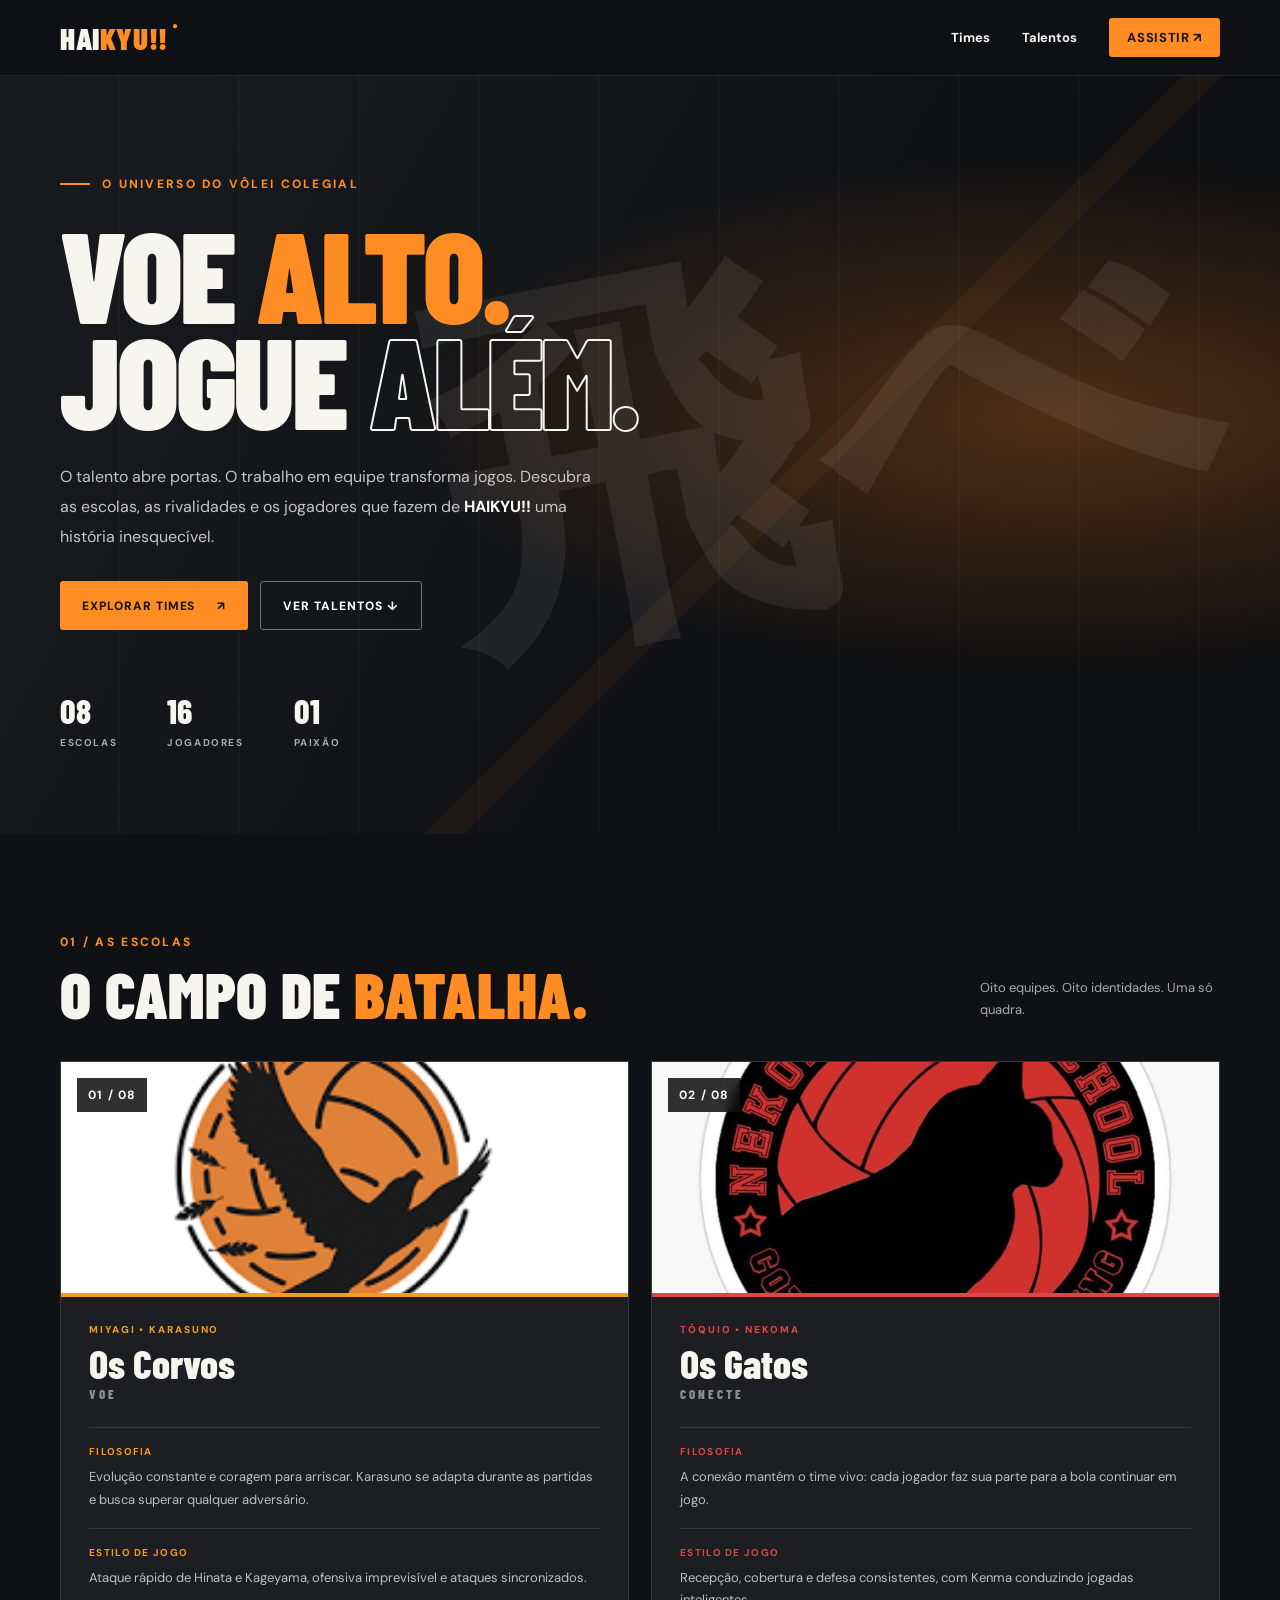
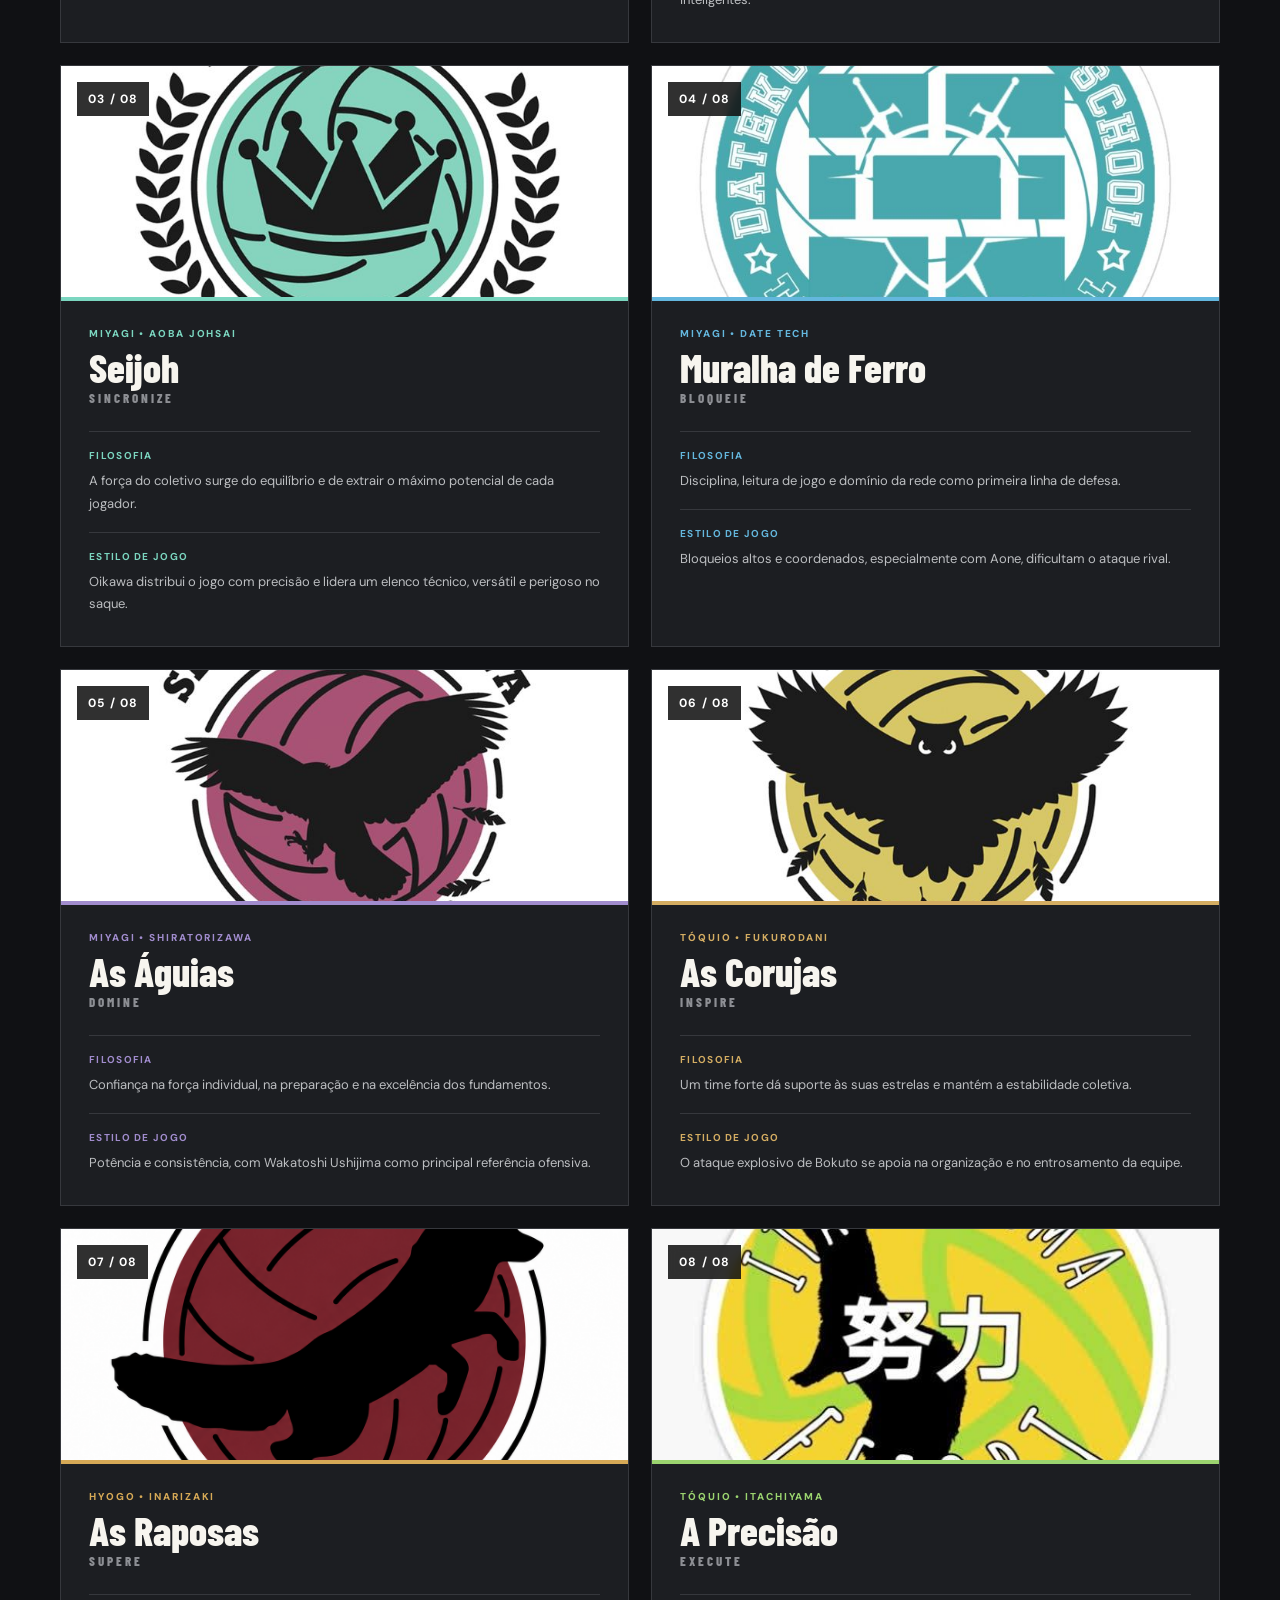
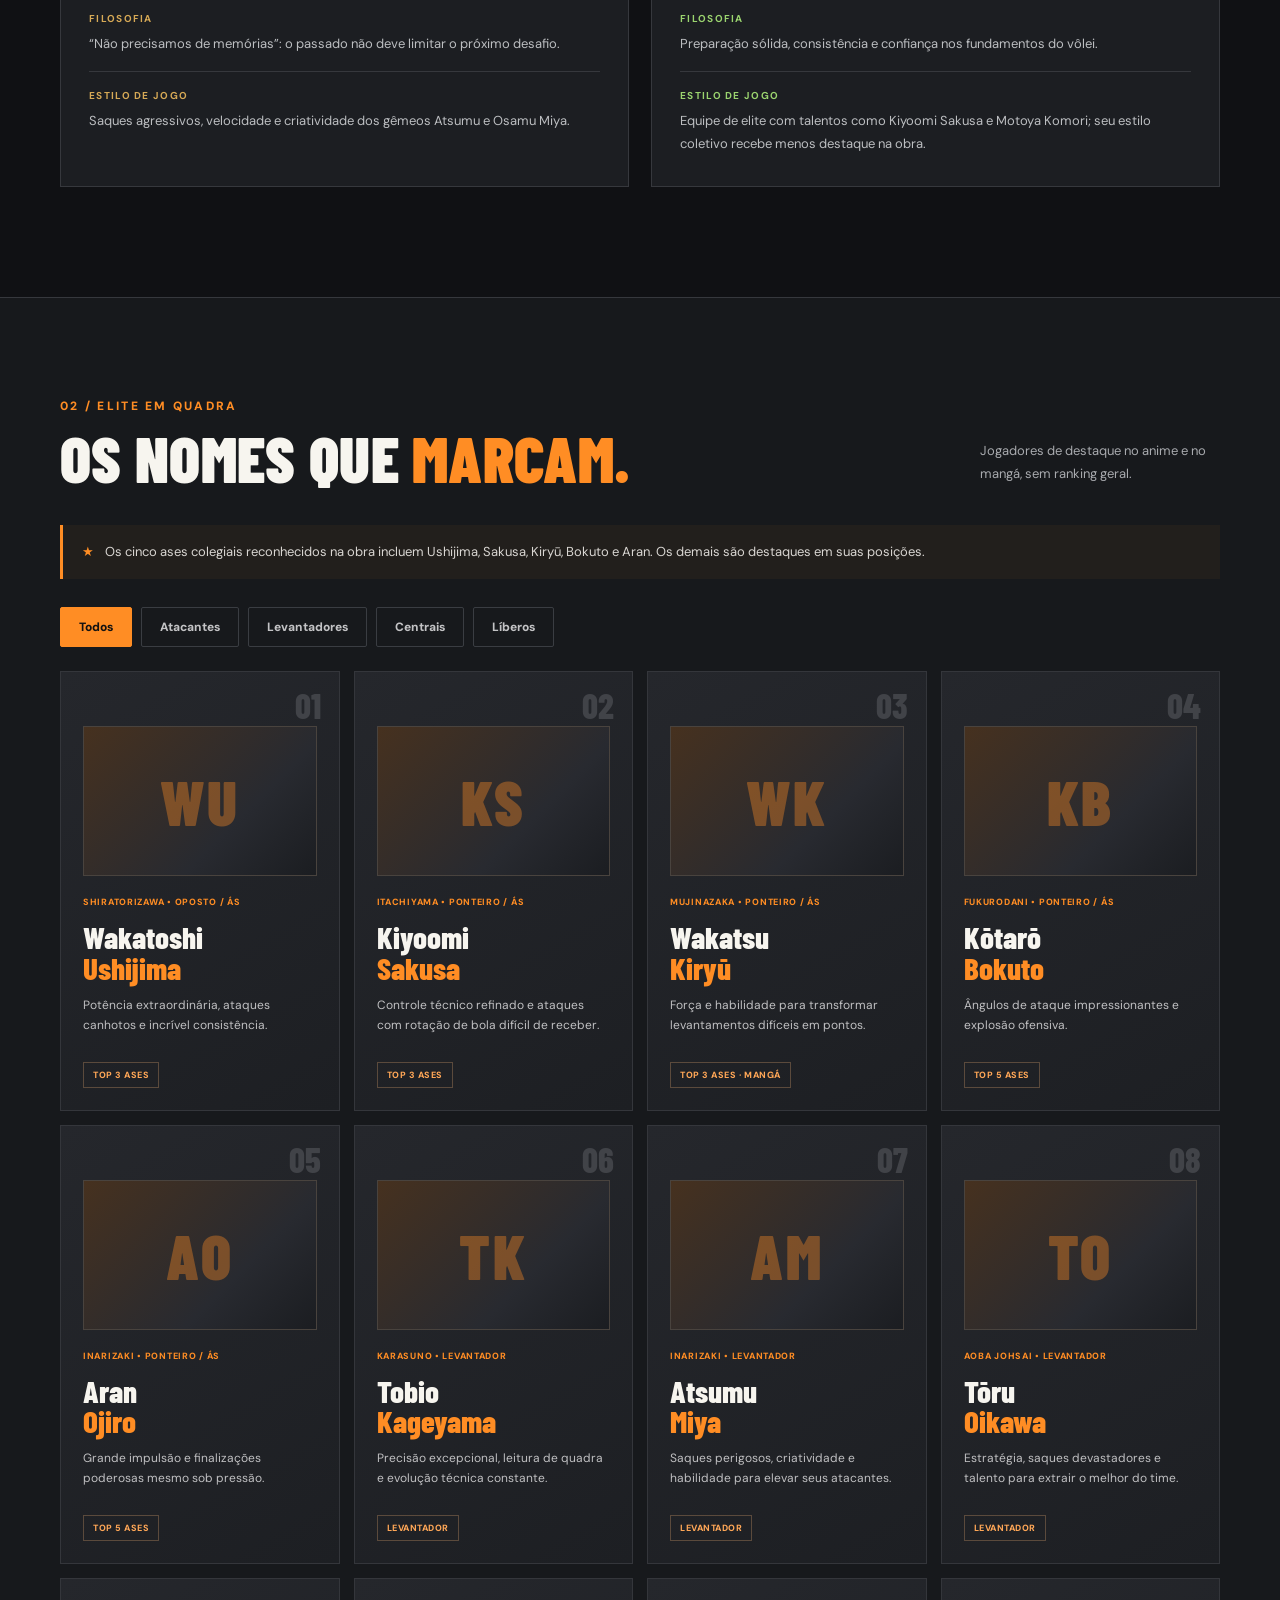
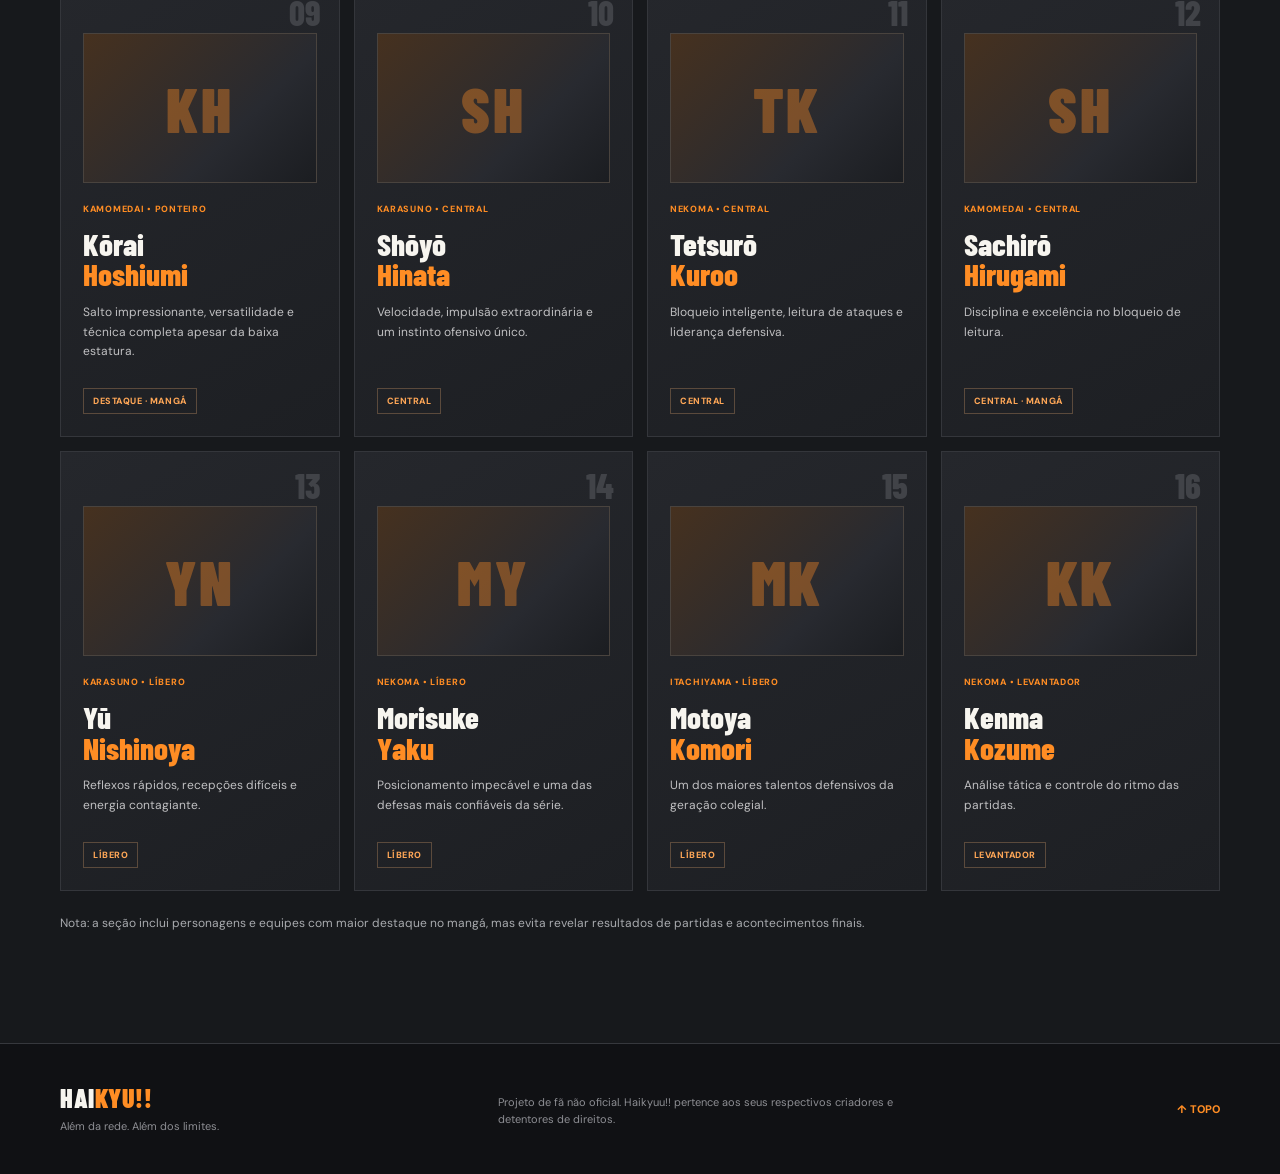
==== commit 01aa8846: "Add files via upload" ====
--- a/index.html
+++ b/index.html
@@ -1,468 +1,223 @@
-
 <!DOCTYPE html>
 <html lang="pt-BR">
 <head>
   <meta charset="UTF-8">
   <meta name="viewport" content="width=device-width, initial-scale=1.0">
   <meta name="theme-color" content="#111115">
-  <meta name="description" content="Conheça os times e talentos de Haikyuu!!">
+  <meta name="description" content="Conheça os principais times e talentos de Haikyuu!!, do anime e do mangá.">
   <title>HAIKYU!! | Além da Rede</title>
   <link rel="stylesheet" href="style.css">
 </head>
-
 <body>
-
-<header class="site-header">
-  <nav class="nav container">
-    <a class="logo" href="#inicio">
-      HAI<span>KYU!!</span><span class="logo-dot">●</span>
-    </a>
-
-    <div class="nav-links">
-      <a href="#times">Times</a>
-      <a href="#talentos">Talentos</a>
-      <a class="nav-watch"
-         href="https://www.crunchyroll.com/pt-br/series/GY8VM8MWY/haikyu"
-         target="_blank" rel="noopener noreferrer">
-        Assistir ↗
-      </a>
-    </div>
-  </nav>
-</header>
-
-<main>
-
-  <!-- INÍCIO -->
-  <section id="inicio" class="hero">
-    <div class="hero-grid"></div>
-
-    <div class="container hero-content">
-      <p class="eyebrow">
-        <span class="eyebrow-line"></span>
-        O UNIVERSO DO VÔLEI COLEGIAL
-      </p>
-
-      <h1>
-        VOE <span>ALTO.</span><br>
-        JOGUE <em>ALÉM.</em>
-      </h1>
-
-      <p class="hero-description">
-        O talento abre portas. O trabalho em equipe transforma jogos.
-        Descubra as escolas, rivalidades e jogadores que fazem de
-        <strong>HAIKYU!!</strong> uma história inesquecível.
-      </p>
-
-      <div class="hero-actions">
-        <a class="btn btn-primary" href="#times">
-          Explorar times ↗
-        </a>
-        <a class="btn btn-outline" href="#talentos">
-          Ver talentos ↓
-        </a>
-      </div>
-
-      <div class="hero-stats">
-        <div><strong>08</strong><span>ESCOLAS</span></div>
-        <div><strong>16</strong><span>JOGADORES</span></div>
-        <div><strong>01</strong><span>PAIXÃO</span></div>
-      </div>
-    </div>
-
-    <span class="hero-watermark">飛べ</span>
-  </section>
-
-  <!-- TIMES -->
-  <section id="times" class="section container">
-
-    <div class="section-heading">
-      <div>
-        <p class="kicker">01 / AS ESCOLAS</p>
-        <h2>O CAMPO DE <span>BATALHA.</span></h2>
-      </div>
-      <p>Oito equipes. Oito identidades. Uma só quadra.</p>
-    </div>
-
-    <div class="teams-grid">
-
-      <!-- KARASUNO -->
-      <article class="team-card" style="--team:#f29a24">
-        <div class="team-image">
-          <img src="karasuno.png" alt="Karasuno" loading="lazy">
-          <span class="team-number">01 / 08</span>
-        </div>
-        <div class="team-content">
-          <p class="team-school">MIYAGI • KARASUNO</p>
-          <h3>Os Corvos</h3>
-          <p class="team-tagline">VOE</p>
-          <div class="team-detail">
-            <strong>FILOSOFIA</strong>
-            <p>Evolução constante e coragem para arriscar. Karasuno se adapta durante as partidas e busca superar qualquer adversário.</p>
-          </div>
-          <div class="team-detail">
-            <strong>ESTILO DE JOGO</strong>
-            <p>Ataque rápido de Hinata e Kageyama, ofensiva imprevisível e ataques sincronizados.</p>
-          </div>
-        </div>
-      </article>
-
-      <!-- NEKOMA -->
-      <article class="team-card" style="--team:#d94848">
-        <div class="team-image">
-          <img src="Nekoma.jpg" alt="Nekoma" loading="lazy">
-          <span class="team-number">02 / 08</span>
-        </div>
-        <div class="team-content">
-          <p class="team-school">TÓQUIO • NEKOMA</p>
-          <h3>Os Gatos</h3>
-          <p class="team-tagline">CONECTE</p>
-          <div class="team-detail">
-            <strong>FILOSOFIA</strong>
-            <p>A conexão mantém o time vivo. Cada jogador faz sua parte para a bola continuar em jogo.</p>
-          </div>
-          <div class="team-detail">
-            <strong>ESTILO DE JOGO</strong>
-            <p>Recepção, cobertura e defesa consistentes, com Kenma conduzindo jogadas inteligentes.</p>
-          </div>
-        </div>
-      </article>
-
-      <!-- AOBA JOHSAI -->
-      <article class="team-card" style="--team:#7bd6c0">
-        <div class="team-image">
-          <img src="Aoba johnsai.jpg" alt="Aoba Johsai" loading="lazy">
-          <span class="team-number">03 / 08</span>
-        </div>
-        <div class="team-content">
-          <p class="team-school">MIYAGI • AOBA JOHSAI</p>
-          <h3>Seijoh</h3>
-          <p class="team-tagline">SINCRONIZE</p>
-          <div class="team-detail">
-            <strong>FILOSOFIA</strong>
-            <p>A força do coletivo surge do equilíbrio e de extrair o máximo potencial de cada jogador.</p>
-          </div>
-          <div class="team-detail">
-            <strong>ESTILO DE JOGO</strong>
-            <p>Oikawa distribui o jogo com precisão e lidera um elenco técnico, versátil e perigoso no saque.</p>
-          </div>
-        </div>
-      </article>
-
-      <!-- DATE TECH -->
-      <article class="team-card" style="--team:#64b7de">
-        <div class="team-image">
-          <img src="Date tech.jpg" alt="Date Tech" loading="lazy">
-          <span class="team-number">04 / 08</span>
-        </div>
-        <div class="team-content">
-          <p class="team-school">MIYAGI • DATE TECH</p>
-          <h3>Muralha de Ferro</h3>
-          <p class="team-tagline">BLOQUEIE</p>
-          <div class="team-detail">
-            <strong>FILOSOFIA</strong>
-            <p>Disciplina, leitura de jogo e domínio da rede como primeira linha de defesa.</p>
-          </div>
-          <div class="team-detail">
-            <strong>ESTILO DE JOGO</strong>
-            <p>Bloqueios altos e coordenados, especialmente com Aone, dificultam o ataque rival.</p>
-          </div>
-        </div>
-      </article>
-
-      <!-- SHIRATORIZAWA -->
-      <article class="team-card" style="--team:#a18cce">
-        <div class="team-image">
-          <img src="Shiratorizawa.jpg" alt="Shiratorizawa" loading="lazy">
-          <span class="team-number">05 / 08</span>
-        </div>
-        <div class="team-content">
-          <p class="team-school">MIYAGI • SHIRATORIZAWA</p>
-          <h3>As Águias</h3>
-          <p class="team-tagline">DOMINE</p>
-          <div class="team-detail">
-            <strong>FILOSOFIA</strong>
-            <p>Confiança na força individual, na preparação e na excelência dos fundamentos.</p>
-          </div>
-          <div class="team-detail">
-            <strong>ESTILO DE JOGO</strong>
-            <p>Potência e consistência, com Wakatoshi Ushijima como principal referência ofensiva.</p>
-          </div>
-        </div>
-      </article>
-
-      <!-- FUKURODANI -->
-      <article class="team-card" style="--team:#d4ad62">
-        <div class="team-image">
-          <img src="image.png" alt="Fukurodani" loading="lazy">
-          <span class="team-number">06 / 08</span>
-        </div>
-        <div class="team-content">
-          <p class="team-school">TÓQUIO • FUKURODANI</p>
-          <h3>As Corujas</h3>
-          <p class="team-tagline">INSPIRE</p>
-          <div class="team-detail">
-            <strong>FILOSOFIA</strong>
-            <p>Um time forte dá suporte às suas estrelas e mantém a estabilidade coletiva.</p>
-          </div>
-          <div class="team-detail">
-            <strong>ESTILO DE JOGO</strong>
-            <p>O ataque explosivo de Bokuto se apoia na organização e no entrosamento da equipe.</p>
-          </div>
-        </div>
-      </article>
-
-      <!-- INARIZAKI -->
-      <article class="team-card" style="--team:#d6a956">
-        <div class="team-image">
-          <img src="ChatGPT Image 18 de jun. de 2026, 09_52_28.png" alt="Inarizaki" loading="lazy">
-          <span class="team-number">07 / 08</span>
-        </div>
-        <div class="team-content">
-          <p class="team-school">HYOGO • INARIZAKI</p>
-          <h3>As Raposas</h3>
-          <p class="team-tagline">SUPERE</p>
-          <div class="team-detail">
-            <strong>FILOSOFIA</strong>
-            <p>“Não precisamos de memórias”: o passado não deve limitar o próximo desafio.</p>
-          </div>
-          <div class="team-detail">
-            <strong>ESTILO DE JOGO</strong>
-            <p>Saques agressivos, velocidade e criatividade dos gêmeos Atsumu e Osamu Miya.</p>
-          </div>
-        </div>
-      </article>
-
-      <!-- ITACHIYAMA -->
-      <article class="team-card" style="--team:#9bd46f">
-        <div class="team-image">
-          <img src="itachimiya.jpg" alt="Itachiyama" loading="lazy">
-          <span class="team-number">08 / 08</span>
-        </div>
-        <div class="team-content">
-          <p class="team-school">TÓQUIO • ITACHIYAMA</p>
-          <h3>A Precisão</h3>
-          <p class="team-tagline">EXECUTE</p>
-          <div class="team-detail">
-            <strong>FILOSOFIA</strong>
-            <p>Preparação sólida, consistência e confiança nos fundamentos do vôlei.</p>
-          </div>
-          <div class="team-detail">
-            <strong>ESTILO DE JOGO</strong>
-            <p>Equipe de elite com talentos como Kiyoomi Sakusa e Motoya Komori.</p>
-          </div>
-        </div>
-      </article>
-
-    </div>
-  </section>
-
-  <!-- TALENTOS -->
-  <section id="talentos" class="talents-section">
-    <div class="container">
-
-      <div class="section-heading">
-        <div>
-          <p class="kicker">02 / ELITE EM QUADRA</p>
-          <h2>OS NOMES QUE <span>MARCAM.</span></h2>
-        </div>
-        <p>Jogadores de destaque no anime e no mangá, sem ranking geral.</p>
-      </div>
-
-      <div class="talent-note">
-        ★ Os cinco ases colegiais de destaque incluem Ushijima,
-        Sakusa, Kiryū, Bokuto e Aran.
-        Os demais são destaques em suas posições.
-      </div>
-
-      <div class="filters">
-        <button class="filter active" data-filter="all" aria-pressed="true">Todos</button>
-        <button class="filter" data-filter="ace" aria-pressed="false">Atacantes</button>
-        <button class="filter" data-filter="setter" aria-pressed="false">Levantadores</button>
-        <button class="filter" data-filter="middle" aria-pressed="false">Centrais</button>
-        <button class="filter" data-filter="libero" aria-pressed="false">Líberos</button>
-      </div>
-
+  <header class="site-header">
+    <nav class="nav container" aria-label="Navegação principal">
+      <a class="logo" href="#inicio">HAI<span>KYU!!</span><span class="logo-dot">●</span></a>
+      <div class="nav-links">
+        <a href="#times">Times</a>
+        <a href="#talentos">Talentos</a>
+        <a class="nav-watch" href="https://www.crunchyroll.com/pt-br/series/GY8VM8MWY/haikyu" target="_blank" rel="noopener noreferrer">Assistir <span aria-hidden="true">↗</span></a>
+      </div>
+    </nav>
+  </header>
+
+  <main>
+    <section id="inicio" class="hero">
+      <div class="hero-grid" aria-hidden="true"></div>
+      <div class="container hero-content">
+        <p class="eyebrow"><span class="eyebrow-line"></span> O UNIVERSO DO VÔLEI COLEGIAL</p>
+        <h1>VOE <span>ALTO.</span><br>JOGUE <em>ALÉM.</em></h1>
+        <p class="hero-description">O talento abre portas. O trabalho em equipe transforma jogos. Descubra as escolas, as rivalidades e os jogadores que fazem de <strong>HAIKYU!!</strong> uma história inesquecível.</p>
+        <div class="hero-actions"><a class="btn btn-primary" href="#times">Explorar times <span aria-hidden="true">↗</span></a><a class="btn btn-outline" href="#talentos">Ver talentos ↓</a></div>
+        <div class="hero-stats"><div><strong>08</strong><span>ESCOLAS</span></div><div><strong>16</strong><span>JOGADORES</span></div><div><strong>01</strong><span>PAIXÃO</span></div></div>
+      </div>
+      <span class="hero-watermark" aria-hidden="true">飛べ</span>
+    </section>
+
+    <section id="times" class="section container">
+      <div class="section-heading"><div><p class="kicker">01 / AS ESCOLAS</p><h2>O CAMPO DE <span>BATALHA.</span></h2></div><p>Oito equipes. Oito identidades. Uma só quadra.</p></div>
+      <div class="teams-grid">
+        <article class="team-card" style="--team:#f29a24"><div class="team-image"><img src="karasuno.png" alt="Equipe Karasuno" loading="lazy"><span class="team-number">01 / 08</span></div><div class="team-content"><p class="team-school">MIYAGI • KARASUNO</p><h3>Os Corvos</h3><p class="team-tagline">VOE</p><div class="team-detail"><strong>FILOSOFIA</strong><p>Evolução constante e coragem para arriscar. Karasuno se adapta durante as partidas e busca superar qualquer adversário.</p></div><div class="team-detail"><strong>ESTILO DE JOGO</strong><p>Ataque rápido de Hinata e Kageyama, ofensiva imprevisível e ataques sincronizados.</p></div></div></article>
+        <article class="team-card" style="--team:#d94848"><div class="team-image"><img src="Nekoma.jpg" alt="Equipe Nekoma" loading="lazy"><span class="team-number">02 / 08</span></div><div class="team-content"><p class="team-school">TÓQUIO • NEKOMA</p><h3>Os Gatos</h3><p class="team-tagline">CONECTE</p><div class="team-detail"><strong>FILOSOFIA</strong><p>A conexão mantém o time vivo: cada jogador faz sua parte para a bola continuar em jogo.</p></div><div class="team-detail"><strong>ESTILO DE JOGO</strong><p>Recepção, cobertura e defesa consistentes, com Kenma conduzindo jogadas inteligentes.</p></div></div></article>
+        <article class="team-card" style="--team:#7bd6c0"><div class="team-image"><img src="Aoba johnsai.jpg" alt="Equipe Aoba Johsai" loading="lazy"><span class="team-number">03 / 08</span></div><div class="team-content"><p class="team-school">MIYAGI • AOBA JOHSAI</p><h3>Seijoh</h3><p class="team-tagline">SINCRONIZE</p><div class="team-detail"><strong>FILOSOFIA</strong><p>A força do coletivo surge do equilíbrio e de extrair o máximo potencial de cada jogador.</p></div><div class="team-detail"><strong>ESTILO DE JOGO</strong><p>Oikawa distribui o jogo com precisão e lidera um elenco técnico, versátil e perigoso no saque.</p></div></div></article>
+        <article class="team-card" style="--team:#64b7de"><div class="team-image"><img src="Date tech.jpg" alt="Equipe Date Tech" loading="lazy"><span class="team-number">04 / 08</span></div><div class="team-content"><p class="team-school">MIYAGI • DATE TECH</p><h3>Muralha de Ferro</h3><p class="team-tagline">BLOQUEIE</p><div class="team-detail"><strong>FILOSOFIA</strong><p>Disciplina, leitura de jogo e domínio da rede como primeira linha de defesa.</p></div><div class="team-detail"><strong>ESTILO DE JOGO</strong><p>Bloqueios altos e coordenados, especialmente com Aone, dificultam o ataque rival.</p></div></div></article>
+        <article class="team-card" style="--team:#a18cce"><div class="team-image"><img src="Shiratorizawa.jpg" alt="Equipe Shiratorizawa" loading="lazy"><span class="team-number">05 / 08</span></div><div class="team-content"><p class="team-school">MIYAGI • SHIRATORIZAWA</p><h3>As Águias</h3><p class="team-tagline">DOMINE</p><div class="team-detail"><strong>FILOSOFIA</strong><p>Confiança na força individual, na preparação e na excelência dos fundamentos.</p></div><div class="team-detail"><strong>ESTILO DE JOGO</strong><p>Potência e consistência, com Wakatoshi Ushijima como principal referência ofensiva.</p></div></div></article>
+        <article class="team-card" style="--team:#d4ad62"><div class="team-image"><img src="image.png" alt="Equipe Fukurodani" loading="lazy"><span class="team-number">06 / 08</span></div><div class="team-content"><p class="team-school">TÓQUIO • FUKURODANI</p><h3>As Corujas</h3><p class="team-tagline">INSPIRE</p><div class="team-detail"><strong>FILOSOFIA</strong><p>Um time forte dá suporte às suas estrelas e mantém a estabilidade coletiva.</p></div><div class="team-detail"><strong>ESTILO DE JOGO</strong><p>O ataque explosivo de Bokuto se apoia na organização e no entrosamento da equipe.</p></div></div></article>
+        <article class="team-card" style="--team:#d6a956"><div class="team-image"><img src="ChatGPT Image 18 de jun. de 2026, 09_52_28.png" alt="Equipe Inarizaki" loading="lazy"><span class="team-number">07 / 08</span></div><div class="team-content"><p class="team-school">HYOGO • INARIZAKI</p><h3>As Raposas</h3><p class="team-tagline">SUPERE</p><div class="team-detail"><strong>FILOSOFIA</strong><p>“Não precisamos de memórias”: o passado não deve limitar o próximo desafio.</p></div><div class="team-detail"><strong>ESTILO DE JOGO</strong><p>Saques agressivos, velocidade e criatividade dos gêmeos Atsumu e Osamu Miya.</p></div></div></article>
+        <article class="team-card" style="--team:#9bd46f"><div class="team-image"><img src="itachimiya.jpg" alt="Equipe Itachiyama" loading="lazy"><span class="team-number">08 / 08</span></div><div class="team-content"><p class="team-school">TÓQUIO • ITACHIYAMA</p><h3>A Precisão</h3><p class="team-tagline">EXECUTE</p><div class="team-detail"><strong>FILOSOFIA</strong><p>Preparação sólida, consistência e confiança nos fundamentos do vôlei.</p></div><div class="team-detail"><strong>ESTILO DE JOGO</strong><p>Equipe de elite com talentos como Kiyoomi Sakusa e Motoya Komori; seu estilo coletivo recebe menos destaque na obra.</p></div></div></article>
+      </div>
+    </section>
+
+    <section id="talentos" class="talents-section"><div class="container"><div class="section-heading"><div><p class="kicker">02 / ELITE EM QUADRA</p><h2>OS NOMES QUE <span>MARCAM.</span></h2></div><p>Jogadores de destaque no anime e no mangá, sem ranking geral.</p></div>
+      <div class="talent-note"><span aria-hidden="true">★</span> Os cinco ases colegiais reconhecidos na obra incluem Ushijima, Sakusa, Kiryū, Bokuto e Aran. Os demais são destaques em suas posições.</div>
+      <div class="filters" role="group" aria-label="Filtrar jogadores por posição"><button class="filter active" data-filter="all" aria-pressed="true">Todos</button><button class="filter" data-filter="ace" aria-pressed="false">Atacantes</button><button class="filter" data-filter="setter" aria-pressed="false">Levantadores</button><button class="filter" data-filter="middle" aria-pressed="false">Centrais</button><button class="filter" data-filter="libero" aria-pressed="false">Líberos</button></div>
       <div class="players-grid">
-
-        <article class="player-card" data-position="ace">
-          <span class="player-index">01</span>
-          <div class="player-meta">SHIRATORIZAWA • OPOSTO / ÁS</div>
-          <h3>Wakatoshi <span>Ushijima</span></h3>
-          <p>Potência extraordinária, ataques canhotos e incrível consistência.</p>
-          <span class="player-pill">TOP 3 ASES</span>
-        </article>
-
-        <article class="player-card" data-position="ace">
-          <span class="player-index">02</span>
-          <div class="player-meta">ITACHIYAMA • PONTEIRO / ÁS</div>
-          <h3>Kiyoomi <span>Sakusa</span></h3>
-          <p>Controle técnico refinado e ataques com rotação difícil de receber.</p>
-          <span class="player-pill">TOP 3 ASES</span>
-        </article>
-
-        <article class="player-card" data-position="ace">
-          <span class="player-index">03</span>
-          <div class="player-meta">MUJINAZAKA • PONTEIRO / ÁS</div>
-          <h3>Wakatsu <span>Kiryū</span></h3>
-          <p>Força e habilidade para transformar levantamentos difíceis em pontos.</p>
-          <span class="player-pill">TOP 3 ASES • MANGÁ</span>
-        </article>
-
-        <article class="player-card" data-position="ace">
-          <span class="player-index">04</span>
-          <div class="player-meta">FUKURODANI • PONTEIRO / ÁS</div>
-          <h3>Kōtarō <span>Bokuto</span></h3>
-          <p>Ângulos de ataque impressionantes e explosão ofensiva.</p>
-          <span class="player-pill">TOP 5 ASES</span>
-        </article>
-
-        <article class="player-card" data-position="ace">
-          <span class="player-index">05</span>
-          <div class="player-meta">INARIZAKI • PONTEIRO / ÁS</div>
-          <h3>Aran <span>Ojiro</span></h3>
-          <p>Grande impulsão e finalizações poderosas mesmo sob pressão.</p>
-          <span class="player-pill">TOP 5 ASES</span>
-        </article>
-
-        <article class="player-card" data-position="setter">
-          <span class="player-index">06</span>
-          <div class="player-meta">KARASUNO • LEVANTADOR</div>
-          <h3>Tobio <span>Kageyama</span></h3>
-          <p>Precisão excepcional, leitura de quadra e evolução técnica constante.</p>
-          <span class="player-pill">LEVANTADOR</span>
-        </article>
-
-        <article class="player-card" data-position="setter">
-          <span class="player-index">07</span>
-          <div class="player-meta">INARIZAKI • LEVANTADOR</div>
-          <h3>Atsumu <span>Miya</span></h3>
-          <p>Saques perigosos, criatividade e habilidade para elevar seus atacantes.</p>
-          <span class="player-pill">LEVANTADOR</span>
-        </article>
-
-        <article class="player-card" data-position="setter">
-          <span class="player-index">08</span>
-          <div class="player-meta">AOBA JOHSAI • LEVANTADOR</div>
-          <h3>Tōru <span>Oikawa</span></h3>
-          <p>Estratégia, saques devastadores e talento para extrair o melhor do time.</p>
-          <span class="player-pill">LEVANTADOR</span>
-        </article>
-
-        <article class="player-card" data-position="ace">
-          <span class="player-index">09</span>
-          <div class="player-meta">KAMOMEDAI • PONTEIRO</div>
-          <h3>Kōrai <span>Hoshiumi</span></h3>
-          <p>Salto impressionante, versatilidade e técnica completa apesar da baixa estatura.</p>
-          <span class="player-pill">ATACANTE • MANGÁ</span>
-        </article>
-
-        <article class="player-card" data-position="middle">
-          <span class="player-index">10</span>
-          <div class="player-meta">KARASUNO • CENTRAL</div>
-          <h3>Shōyō <span>Hinata</span></h3>
-          <p>Velocidade, impulsão extraordinária e um instinto ofensivo único.</p>
-          <span class="player-pill">CENTRAL</span>
-        </article>
-
-        <article class="player-card" data-position="middle">
-          <span class="player-index">11</span>
-          <div class="player-meta">NEKOMA • CENTRAL</div>
-          <h3>Tetsurō <span>Kuroo</span></h3>
-          <p>Bloqueio inteligente, leitura de ataques e liderança defensiva.</p>
-          <span class="player-pill">CENTRAL</span>
-        </article>
-
-        <article class="player-card" data-position="middle">
-          <span class="player-index">12</span>
-          <div class="player-meta">KAMOMEDAI • CENTRAL</div>
-          <h3>Sachirō <span>Hirugami</span></h3>
-          <p>Disciplina e excelência no bloqueio de leitura.</p>
-          <span class="player-pill">CENTRAL • MANGÁ</span>
-        </article>
-
-        <article class="player-card" data-position="libero">
-          <span class="player-index">13</span>
-          <div class="player-meta">KARASUNO • LÍBERO</div>
-          <h3>Yū <span>Nishinoya</span></h3>
-          <p>Reflexos rápidos, recepções difíceis e energia contagiante.</p>
-          <span class="player-pill">LÍBERO</span>
-        </article>
-
-        <article class="player-card" data-position="libero">
-          <span class="player-index">14</span>
-          <div class="player-meta">NEKOMA • LÍBERO</div>
-          <h3>Morisuke <span>Yaku</span></h3>
-          <p>Posicionamento impecável e uma das defesas mais confiáveis da série.</p>
-          <span class="player-pill">LÍBERO</span>
-        </article>
-
-        <article class="player-card" data-position="libero">
-          <span class="player-index">15</span>
-          <div class="player-meta">ITACHIYAMA • LÍBERO</div>
-          <h3>Motoya <span>Komori</span></h3>
-          <p>Um dos maiores talentos defensivos da geração colegial.</p>
-          <span class="player-pill">LÍBERO</span>
-        </article>
-
-        <article class="player-card" data-position="setter">
-          <span class="player-index">16</span>
-          <div class="player-meta">NEKOMA • LEVANTADOR</div>
-          <h3>Kenma <span>Kozume</span></h3>
-          <p>Análise tática e controle do ritmo das partidas.</p>
-          <span class="player-pill">LEVANTADOR</span>
-        </article>
-
-      </div>
-
-      <p class="spoiler-note">
-        A seção inclui personagens do mangá, mas evita revelar
-        resultados de partidas e acontecimentos finais.
-      </p>
-
-    </div>
-  </section>
-
-</main>
-
-<footer class="footer">
-  <div class="container footer-inner">
-    <div>
-      <strong>HAI<span>KYU!!</span></strong>
-      <p>Além da rede. Além dos limites.</p>
-    </div>
-
-    <p>
-      Projeto de fã não oficial. Haikyuu!! pertence aos seus
-      respectivos criadores e detentores de direitos.
-    </p>
-
-    <a href="#inicio">↑ TOPO</a>
-  </div>
-</footer>
-
-<!-- FILTROS DOS JOGADORES -->
-<script>
-  const filters = document.querySelectorAll('.filter');
-  const players = document.querySelectorAll('.player-card');
-
-  filters.forEach(button => {
-    button.addEventListener('click', () => {
+        <article class="player-card" data-position="ace"><span class="player-index">01</span><div class="player-meta">SHIRATORIZAWA • OPOSTO / ÁS</div><h3>Wakatoshi <span>Ushijima</span></h3><p>Potência extraordinária, ataques canhotos e incrível consistência.</p><span class="player-pill">TOP 3 ASES</span></article>
+        <article class="player-card" data-position="ace"><span class="player-index">02</span><div class="player-meta">ITACHIYAMA • PONTEIRO / ÁS</div><h3>Kiyoomi <span>Sakusa</span></h3><p>Controle técnico refinado e ataques com rotação de bola difícil de receber.</p><span class="player-pill">TOP 3 ASES</span></article>
+        <article class="player-card" data-position="ace"><span class="player-index">03</span><div class="player-meta">MUJINAZAKA • PONTEIRO / ÁS</div><h3>Wakatsu <span>Kiryū</span></h3><p>Força e habilidade para transformar levantamentos difíceis em pontos.</p><span class="player-pill">TOP 3 ASES · MANGÁ</span></article>
+        <article class="player-card" data-position="ace"><span class="player-index">04</span><div class="player-meta">FUKURODANI • PONTEIRO / ÁS</div><h3>Kōtarō <span>Bokuto</span></h3><p>Ângulos de ataque impressionantes e explosão ofensiva.</p><span class="player-pill">TOP 5 ASES</span></article>
+        <article class="player-card" data-position="ace"><span class="player-index">05</span><div class="player-meta">INARIZAKI • PONTEIRO / ÁS</div><h3>Aran <span>Ojiro</span></h3><p>Grande impulsão e finalizações poderosas mesmo sob pressão.</p><span class="player-pill">TOP 5 ASES</span></article>
+        <article class="player-card" data-position="setter"><span class="player-index">06</span><div class="player-meta">KARASUNO • LEVANTADOR</div><h3>Tobio <span>Kageyama</span></h3><p>Precisão excepcional, leitura de quadra e evolução técnica constante.</p><span class="player-pill">LEVANTADOR</span></article>
+        <article class="player-card" data-position="setter"><span class="player-index">07</span><div class="player-meta">INARIZAKI • LEVANTADOR</div><h3>Atsumu <span>Miya</span></h3><p>Saques perigosos, criatividade e habilidade para elevar seus atacantes.</p><span class="player-pill">LEVANTADOR</span></article>
+        <article class="player-card" data-position="setter"><span class="player-index">08</span><div class="player-meta">AOBA JOHSAI • LEVANTADOR</div><h3>Tōru <span>Oikawa</span></h3><p>Estratégia, saques devastadores e talento para extrair o melhor do time.</p><span class="player-pill">LEVANTADOR</span></article>
+        <article class="player-card" data-position="ace"><span class="player-index">09</span><div class="player-meta">KAMOMEDAI • PONTEIRO</div><h3>Kōrai <span>Hoshiumi</span></h3><p>Salto impressionante, versatilidade e técnica completa apesar da baixa estatura.</p><span class="player-pill">DESTAQUE · MANGÁ</span></article>
+        <article class="player-card" data-position="middle"><span class="player-index">10</span><div class="player-meta">KARASUNO • CENTRAL</div><h3>Shōyō <span>Hinata</span></h3><p>Velocidade, impulsão extraordinária e um instinto ofensivo único.</p><span class="player-pill">CENTRAL</span></article>
+        <article class="player-card" data-position="middle"><span class="player-index">11</span><div class="player-meta">NEKOMA • CENTRAL</div><h3>Tetsurō <span>Kuroo</span></h3><p>Bloqueio inteligente, leitura de ataques e liderança defensiva.</p><span class="player-pill">CENTRAL</span></article>
+        <article class="player-card" data-position="middle"><span class="player-index">12</span><div class="player-meta">KAMOMEDAI • CENTRAL</div><h3>Sachirō <span>Hirugami</span></h3><p>Disciplina e excelência no bloqueio de leitura.</p><span class="player-pill">CENTRAL · MANGÁ</span></article>
+        <article class="player-card" data-position="libero"><span class="player-index">13</span><div class="player-meta">KARASUNO • LÍBERO</div><h3>Yū <span>Nishinoya</span></h3><p>Reflexos rápidos, recepções difíceis e energia contagiante.</p><span class="player-pill">LÍBERO</span></article>
+        <article class="player-card" data-position="libero"><span class="player-index">14</span><div class="player-meta">NEKOMA • LÍBERO</div><h3>Morisuke <span>Yaku</span></h3><p>Posicionamento impecável e uma das defesas mais confiáveis da série.</p><span class="player-pill">LÍBERO</span></article>
+        <article class="player-card" data-position="libero"><span class="player-index">15</span><div class="player-meta">ITACHIYAMA • LÍBERO</div><h3>Motoya <span>Komori</span></h3><p>Um dos maiores talentos defensivos da geração colegial.</p><span class="player-pill">LÍBERO</span></article>
+        <article class="player-card" data-position="setter"><span class="player-index">16</span><div class="player-meta">NEKOMA • LEVANTADOR</div><h3>Kenma <span>Kozume</span></h3><p>Análise tática e controle do ritmo das partidas.</p><span class="player-pill">LEVANTADOR</span></article>
+      </div>
+      <p class="spoiler-note">Nota: a seção inclui personagens e equipes com maior destaque no mangá, mas evita revelar resultados de partidas e acontecimentos finais.</p>
+    </div></section>
+  </main>
+  <footer class="footer"><div class="container footer-inner"><div><strong>HAI<span>KYU!!</span></strong><p>Além da rede. Além dos limites.</p></div><p>Projeto de fã não oficial. Haikyuu!! pertence aos seus respectivos criadores e detentores de direitos.</p><a href="#inicio" aria-label="Voltar ao topo">↑ TOPO</a></div></footer>
+
+  <script>
+    // Wiki dos oito times (mesma ordem em que aparecem na página).
+    const paginasTimes = [
+      'Karasuno_High', 'Nekoma_High', 'Aoba_Johsai_High',
+      'Date_Tech_High', 'Shiratorizawa_Academy',
+      'Fukurōdani_Academy', 'Inarizaki_High', 'Itachiyama_Institute'
+    ];
+    const wiki = 'https://haikyuu.fandom.com/wiki/';
+
+    document.querySelectorAll('.team-card').forEach((card, indice) => {
+      const url = wiki + encodeURIComponent(paginasTimes[indice]);
+      const titulo = card.querySelector('h3');
+      const link = document.createElement('a');
+      link.href = url;
+      link.target = '_blank';
+      link.rel = 'noopener noreferrer';
+      link.className = 'team-wiki-link';
+      link.title = 'Conhecer o time na Wiki de Haikyuu!!';
+      link.append(...titulo.childNodes);
+      titulo.append(link);
+
+      const imagem = card.querySelector('.team-image img');
+      if (imagem) {
+        const imagemLink = document.createElement('a');
+        imagemLink.href = url;
+        imagemLink.target = '_blank';
+        imagemLink.rel = 'noopener noreferrer';
+        imagemLink.className = 'team-photo-link';
+        imagemLink.title = 'Ver página deste time na Wiki';
+        imagem.replaceWith(imagemLink);
+        imagemLink.append(imagem);
+      }
+    });
+
+    // Ordem dos jogadores corresponde aos cards da página.
+    const dadosJogadores = [
+      ['Wakatoshi_Ushijima', 'Wakatoshi Ushijima', 'ushijima'],
+      ['Kiyoomi_Sakusa', 'Kiyoomi Sakusa', 'sakusa'],
+      ['Wakatsu_Kiryū', 'Wakatsu Kiryu', 'kiryu'],
+      ['Kōtarō_Bokuto', 'Kotaro Bokuto', 'bokuto'],
+      ['Aran_Ojiro', 'Aran Ojiro', 'aran'],
+      ['Tobio_Kageyama', 'Tobio Kageyama', 'kageyama'],
+      ['Atsumu_Miya', 'Atsumu Miya', 'atsumu'],
+      ['Tōru_Oikawa', 'Toru Oikawa', 'oikawa'],
+      ['Kōrai_Hoshiumi', 'Korai Hoshiumi', 'hoshiumi'],
+      ['Shōyō_Hinata', 'Shoyo Hinata', 'hinata'],
+      ['Tetsurō_Kuroo', 'Tetsuro Kuroo', 'kuroo'],
+      ['Sachirō_Hirugami', 'Sachiro Hirugami', 'hirugami'],
+      ['Yū_Nishinoya', 'Yu Nishinoya', 'nishinoya'],
+      ['Morisuke_Yaku', 'Morisuke Yaku', 'yaku'],
+      ['Motoya_Komori', 'Motoya Komori', 'komori'],
+      ['Kenma_Kozume', 'Kenma Kozume', 'kenma']
+    ];
+
+    const cardsJogadores = [...document.querySelectorAll('.player-card')];
+    cardsJogadores.forEach((card, indice) => {
+      const [pagina, nome, arquivo] = dadosJogadores[indice];
+      const url = wiki + encodeURIComponent(pagina);
+      const titulo = card.querySelector('h3');
+      const link = document.createElement('a');
+      link.href = url;
+      link.target = '_blank';
+      link.rel = 'noopener noreferrer';
+      link.className = 'player-link';
+      link.title = 'Abrir Wiki: ' + nome;
+      link.append(...titulo.childNodes);
+      titulo.append(link);
+
+      const fotoLink = document.createElement('a');
+      fotoLink.className = 'player-photo-link';
+      fotoLink.href = url;
+      fotoLink.target = '_blank';
+      fotoLink.rel = 'noopener noreferrer';
+      fotoLink.title = 'Foto e informações de ' + nome;
+      const foto = document.createElement('img');
+      foto.alt = 'Retrato de ' + nome;
+      foto.loading = 'lazy';
+      foto.decoding = 'async';
+      foto.dataset.nome = nome;
+      foto.dataset.arquivo = arquivo;
+      fotoLink.append(foto);
+      const fallback = document.createElement('span');
+      fallback.className = 'player-photo-placeholder';
+      fallback.textContent = nome.split(' ').map(parte => parte[0]).join('').slice(0, 2);
+      fotoLink.append(fallback);
+      card.insertBefore(fotoLink, card.querySelector('.player-meta'));
+      foto.addEventListener('load', () => fotoLink.classList.add('has-image'));
+      foto.addEventListener('error', () => fotoLink.classList.remove('has-image'));
+    });
+
+    // Tenta o retrato local primeiro. Se ele não existir, consulta a API
+    // pública Jikan (MyAnimeList). A API pode ficar indisponível ou não ter
+    // determinado personagem; nesse caso permanece um cartão com iniciais.
+    async function buscarFoto(indice) {
+      const foto = cardsJogadores[indice].querySelector('.player-photo-link img');
+      const nome = dadosJogadores[indice][1];
+      const arquivo = dadosJogadores[indice][2];
+      const verificarImagem = url => new Promise(resolve => {
+        const teste = new Image();
+        teste.onload = () => resolve(true);
+        teste.onerror = () => resolve(false);
+        teste.src = url;
+      });
+      const local = 'jogadores/' + arquivo + '.jpg';
+      if (await verificarImagem(local)) {
+        foto.src = local;
+        return;
+      }
+      try {
+        const resposta = await fetch('https://api.jikan.moe/v4/characters?q=' + encodeURIComponent(nome) + '&limit=5');
+        if (!resposta.ok) return;
+        const resultado = await resposta.json();
+        const simplificar = texto => texto.normalize('NFD').replace(/[\u0300-\u036f]/g, '').toLowerCase();
+        const sobrenome = simplificar(nome.split(' ').at(-1));
+        const correspondente = (resultado.data || []).find(item =>
+          simplificar(item.name || '').includes(sobrenome)
+        );
+        const imagem = correspondente?.images?.jpg?.image_url;
+        if (imagem) foto.src = imagem;
+      } catch (erro) {
+        // Falhas da API não impedem a navegação e os links continuam ativos.
+      }
+    }
+
+    // Limita as consultas para não sobrecarregar a API pública.
+    async function carregarFotos() {
+      for (let i = 0; i < cardsJogadores.length; i++) {
+        await buscarFoto(i);
+        await new Promise(resolve => setTimeout(resolve, 650));
+      }
+    }
+    carregarFotos();
+
+    const filters = document.querySelectorAll('.filter');
+    filters.forEach(button => button.addEventListener('click', () => {
       const selected = button.dataset.filter;
-
       filters.forEach(item => {
         const active = item === button;
         item.classList.toggle('active', active);
         item.setAttribute('aria-pressed', String(active));
       });
-
-      players.forEach(card => {
-        card.hidden =
-          selected !== 'all' &&
-          card.dataset.position !== selected;
+      cardsJogadores.forEach(card => {
+        card.hidden = selected !== 'all' && card.dataset.position !== selected;
       });
-    });
-  });
-</script>
-
+    }));
+  </script>
 </body>
 </html>
--- a/style.css
+++ b/style.css
@@ -1,726 +1,27 @@
+@import url('https://fonts.googleapis.com/css2?family=Barlow+Condensed:wght@500;600;700;800;900&family=DM+Sans:wght@400;500;600;700&display=swap');
+:root{--bg:#101114;--surface:#1c1e22;--surface2:#24262a;--text:#f7f5ef;--muted:#a8aaae;--orange:#ff8d24;--stroke:#36383d}
+*{box-sizing:border-box}html{scroll-behavior:smooth;scroll-padding-top:90px}body{margin:0;background:var(--bg);color:var(--text);font-family:'DM Sans',Arial,sans-serif}a{color:inherit;text-decoration:none}button{font:inherit}img{display:block;max-width:100%}.container{width:min(1160px,calc(100% - 44px));margin-inline:auto}::selection{background:var(--orange);color:#111}
+.site-header{position:sticky;top:0;z-index:20;border-bottom:1px solid #ffffff1a;background:#101114ed;backdrop-filter:blur(12px)}.nav{min-height:75px;display:flex;align-items:center;justify-content:space-between;gap:20px}.logo,.footer strong{font-family:'Barlow Condensed',Impact,sans-serif;font-size:31px;font-weight:900;letter-spacing:.02em}.logo span:first-child,.footer strong span{color:var(--orange)}.logo-dot{display:inline-block;color:var(--orange);font-size:10px;vertical-align:top;margin-left:4px}.nav-links{display:flex;align-items:center;gap:32px;font-size:13px;font-weight:700}.nav-links>a:not(.nav-watch):hover{color:var(--orange)}.nav-watch{padding:11px 18px;background:var(--orange);color:#141414;text-transform:uppercase;letter-spacing:.05em;border-radius:3px}.nav-watch:hover,.btn-primary:hover{background:#ffab5d}
+.hero{min-height:650px;position:relative;display:flex;align-items:center;overflow:hidden;background:radial-gradient(ellipse at 83% 45%,#4f2e15 0%,transparent 44%),linear-gradient(120deg,#191b1f,#0e0f11 75%)}.hero:before{content:'';position:absolute;inset:0;background:repeating-linear-gradient(90deg,transparent 0,transparent 118px,#ffffff08 119px,#ffffff08 120px);pointer-events:none}.hero-grid{position:absolute;inset:0;background:linear-gradient(135deg,transparent 58%,#ff8d240d 58%,#ff8d240d 60%,transparent 60%)}.hero-content{position:relative;z-index:1;padding-block:100px 85px}.eyebrow,.kicker{font-size:12px;font-weight:800;letter-spacing:.19em;color:var(--orange)}.eyebrow{display:flex;gap:12px;align-items:center}.eyebrow-line{height:2px;width:30px;background:var(--orange)}h1,h2,h3,p{margin-top:0}.hero h1{font-family:'Barlow Condensed',Impact,sans-serif;font-size:clamp(70px,10vw,146px);font-weight:900;line-height:.83;letter-spacing:-.025em;margin:28px 0 30px}.hero h1 span{color:var(--orange)}.hero h1 em{font-style:normal;color:transparent;-webkit-text-stroke:2px var(--text)}.hero-description{max-width:535px;font-size:16px;line-height:1.85;color:#c6c5c4}.hero-description strong{color:#fff}.hero-actions{display:flex;flex-wrap:wrap;gap:12px;margin-top:30px}.btn{display:inline-flex;align-items:center;justify-content:center;gap:22px;min-height:49px;padding:0 22px;font-weight:800;font-size:12px;letter-spacing:.08em;text-transform:uppercase;border-radius:3px;transition:.2s}.btn-primary{background:var(--orange);color:#141414}.btn-outline{border:1px solid #727276;color:#fff}.btn-outline:hover{border-color:var(--orange);color:var(--orange)}.hero-stats{display:flex;gap:50px;margin-top:60px}.hero-stats div{display:flex;flex-direction:column;gap:5px}.hero-stats strong{font:800 34px 'Barlow Condensed',sans-serif}.hero-stats span{font-size:10px;color:var(--muted);letter-spacing:.16em;font-weight:700}.hero-watermark{position:absolute;right:5%;top:12%;font-size:min(33vw,390px);font-weight:900;opacity:.07;transform:rotate(-11deg);user-select:none}
+.section{padding-block:100px 110px}.section-heading{display:flex;justify-content:space-between;align-items:end;gap:28px;margin-bottom:36px}.kicker{margin-bottom:14px}.section-heading h2{font:900 clamp(40px,5vw,65px)/.95 'Barlow Condensed',Impact,sans-serif;letter-spacing:.005em;margin:0}.section-heading h2 span{color:var(--orange)}.section-heading>p{max-width:240px;color:var(--muted);font-size:13px;line-height:1.7;margin:0 0 4px}.teams-grid{display:grid;grid-template-columns:repeat(2,minmax(0,1fr));gap:22px}.team-card{border:1px solid var(--stroke);background:var(--surface);overflow:hidden;transition:transform .25s,border-color .25s}.team-card:hover{transform:translateY(-5px);border-color:var(--team)}.team-image{height:235px;background:linear-gradient(135deg,#2b2e31,#141516);position:relative;overflow:hidden}.team-image:after{content:'';position:absolute;bottom:0;left:0;right:0;height:4px;background:var(--team)}.team-image img{width:100%;height:100%;object-fit:cover;transition:transform .45s}.team-card:hover img{transform:scale(1.05)}.team-number{position:absolute;top:16px;left:16px;background:#111d;color:#fff;font:700 12px 'DM Sans',sans-serif;letter-spacing:.1em;padding:9px 11px;backdrop-filter:blur(5px)}.team-content{padding:26px 28px 30px}.team-school{font-size:10px;letter-spacing:.19em;font-weight:800;color:var(--team);margin-bottom:8px}.team-content h3{font:800 40px/.95 'Barlow Condensed',Impact,sans-serif;margin-bottom:4px}.team-tagline{font:800 13px 'Barlow Condensed',sans-serif;letter-spacing:.23em;color:#8d8f94;margin:0 0 25px}.team-detail{border-top:1px solid var(--stroke);padding-top:17px;margin-top:16px}.team-detail strong{display:block;font-size:10px;letter-spacing:.13em;color:var(--team);margin-bottom:8px}.team-detail p{font-size:13px;line-height:1.75;color:#bcbec1;margin:0}
+.talents-section{background:#17191c;padding:100px 0 110px;border-top:1px solid var(--stroke)}.talent-note{border-left:3px solid var(--orange);background:#ff8d240c;padding:17px 19px;color:#d9d6d2;font-size:13px;line-height:1.6;margin-bottom:28px}.talent-note span{color:var(--orange);margin-right:8px}.filters{display:flex;flex-wrap:wrap;gap:9px;margin-bottom:24px}.filter{border:1px solid #3a3d42;border-radius:2px;background:transparent;color:#c3c3c5;padding:11px 18px;cursor:pointer;font-size:12px;font-weight:800;transition:.2s}.filter:hover{color:#fff;border-color:var(--orange)}.filter.active{background:var(--orange);border-color:var(--orange);color:#121212}.players-grid{display:grid;grid-template-columns:repeat(4,minmax(0,1fr));gap:14px}.player-card{min-height:240px;padding:22px;border:1px solid #34363b;background:linear-gradient(150deg,#25272c,#1d1f23);position:relative;display:flex;flex-direction:column;transition:transform .2s,border-color .2s}.player-card:hover{border-color:var(--orange);transform:translateY(-4px)}.player-card[hidden]{display:none}.player-index{font:800 35px 'Barlow Condensed',sans-serif;color:#414348;position:absolute;top:12px;right:18px}.player-meta{font-size:9px;letter-spacing:.08em;font-weight:800;color:var(--orange);margin:24px 0 14px;padding-right:30px}.player-card h3{font:800 31px/.98 'Barlow Condensed',Impact,sans-serif;margin:0 0 13px}.player-card h3 span{display:block;color:var(--orange)}.player-card p{font-size:12px;color:#c0c0c2;line-height:1.65;flex:1}.player-pill{align-self:flex-start;margin-top:14px;border:1px solid #5b4a3c;color:#ffa757;padding:6px 9px;font-size:9px;font-weight:800;letter-spacing:.06em}.spoiler-note{font-size:12px;color:var(--muted);margin:22px 0 0;line-height:1.7}.footer{padding:38px 0;border-top:1px solid var(--stroke);background:#101114}.footer-inner{display:flex;gap:35px;align-items:center;justify-content:space-between}.footer strong{font-size:26px}.footer p{color:#8d8e93;font-size:11px;line-height:1.6;max-width:400px;margin:5px 0 0}.footer a{font-size:11px;color:var(--orange);font-weight:800;white-space:nowrap}
+@media(max-width:900px){.players-grid{grid-template-columns:repeat(3,minmax(0,1fr))}.hero{min-height:580px}.team-image{height:210px}}@media(max-width:670px){.container{width:min(100% - 30px,1160px)}.nav{min-height:68px}.logo{font-size:27px}.nav-links{gap:13px;font-size:12px}.nav-watch{padding:10px}.hero-content{padding-block:90px 75px}.hero h1{font-size:clamp(63px,14vw,100px)}.hero h1 em{-webkit-text-stroke:1px var(--text)}.hero-description{font-size:14px}.hero-stats{gap:35px;margin-top:48px}.section,.talents-section{padding-block:70px}.section-heading{display:block}.section-heading>p{margin-top:13px}.teams-grid{grid-template-columns:1fr}.team-image{height:220px}.team-content{padding:24px}.players-grid{grid-template-columns:repeat(2,minmax(0,1fr))}.player-card{padding:17px;min-height:235px}.player-card h3{font-size:27px}.player-meta{font-size:9px}.footer-inner{flex-wrap:wrap;gap:18px}}@media(max-width:380px){.nav-links{gap:9px}.nav-links>a:first-child{display:none}.players-grid{grid-template-columns:1fr}.hero-stats{gap:25px}.hero-stats strong{font-size:28px}}@media(prefers-reduced-motion:reduce){html{scroll-behavior:auto}*,*:before,*:after{transition:none!important}}
 
-@import url('https://fonts.googleapis.com/css2?family=Barlow+Condensed:wght@500;600;700;800;900&family=DM+Sans:wght@400;500;600;700&display=swap');
-
-:root {
-  --bg: #101114;
-  --surface: #1c1e22;
-  --surface2: #24262a;
-  --text: #f7f5ef;
-  --muted: #a8aaae;
-  --orange: #ff8d24;
-  --stroke: #36383d;
-}
-
-* {
-  box-sizing: border-box;
-}
-
-html {
-  scroll-behavior: smooth;
-  scroll-padding-top: 90px;
-}
-
-body {
-  margin: 0;
-  background: var(--bg);
-  color: var(--text);
-  font-family: 'DM Sans', Arial, sans-serif;
-}
-
-a {
-  color: inherit;
-  text-decoration: none;
-}
-
-button {
-  font: inherit;
-}
-
-img {
-  display: block;
-  max-width: 100%;
-}
-
-.container {
-  width: min(1160px, calc(100% - 44px));
-  margin-inline: auto;
-}
-
-::selection {
-  background: var(--orange);
-  color: #111;
-}
-
-/* CABEÇALHO */
-
-.site-header {
-  position: sticky;
-  top: 0;
-  z-index: 20;
-  border-bottom: 1px solid #ffffff1a;
-  background: #101114ed;
-  backdrop-filter: blur(12px);
-}
-
-.nav {
-  min-height: 75px;
-  display: flex;
-  align-items: center;
-  justify-content: space-between;
-  gap: 20px;
-}
-
-.logo,
-.footer strong {
-  font-family: 'Barlow Condensed', Impact, sans-serif;
-  font-size: 31px;
-  font-weight: 900;
-  letter-spacing: .02em;
-}
-
-.logo span:first-child,
-.footer strong span {
-  color: var(--orange);
-}
-
-.logo-dot {
-  display: inline-block;
-  color: var(--orange);
-  font-size: 10px;
-  vertical-align: top;
-  margin-left: 4px;
-}
-
-.nav-links {
-  display: flex;
-  align-items: center;
-  gap: 32px;
-  font-size: 13px;
-  font-weight: 700;
-}
-
-.nav-links > a:not(.nav-watch):hover {
-  color: var(--orange);
-}
-
-.nav-watch {
-  padding: 11px 18px;
-  background: var(--orange);
-  color: #141414;
-  text-transform: uppercase;
-  letter-spacing: .05em;
-  border-radius: 3px;
-}
-
-.nav-watch:hover,
-.btn-primary:hover {
-  background: #ffab5d;
-}
-
-/* TELA INICIAL */
-
-.hero {
-  min-height: 650px;
-  position: relative;
-  display: flex;
-  align-items: center;
-  overflow: hidden;
-  background:
-    radial-gradient(ellipse at 83% 45%, #4f2e15 0%, transparent 44%),
-    linear-gradient(120deg, #191b1f, #0e0f11 75%);
-}
-
-.hero::before {
-  content: '';
-  position: absolute;
-  inset: 0;
-  background: repeating-linear-gradient(
-    90deg,
-    transparent 0,
-    transparent 118px,
-    #ffffff08 119px,
-    #ffffff08 120px
-  );
-  pointer-events: none;
-}
-
-.hero-grid {
-  position: absolute;
-  inset: 0;
-  background: linear-gradient(
-    135deg,
-    transparent 58%,
-    #ff8d240d 58%,
-    #ff8d240d 60%,
-    transparent 60%
-  );
-}
-
-.hero-content {
-  position: relative;
-  z-index: 1;
-  padding-block: 100px 85px;
-}
-
-.eyebrow,
-.kicker {
-  font-size: 12px;
-  font-weight: 800;
-  letter-spacing: .19em;
-  color: var(--orange);
-}
-
-.eyebrow {
-  display: flex;
-  gap: 12px;
-  align-items: center;
-}
-
-.eyebrow-line {
-  height: 2px;
-  width: 30px;
-  background: var(--orange);
-}
-
-h1, h2, h3, p {
-  margin-top: 0;
-}
-
-.hero h1 {
-  font-family: 'Barlow Condensed', Impact, sans-serif;
-  font-size: clamp(70px, 10vw, 146px);
-  font-weight: 900;
-  line-height: .83;
-  letter-spacing: -.025em;
-  margin: 28px 0 30px;
-}
-
-.hero h1 span {
-  color: var(--orange);
-}
-
-.hero h1 em {
-  font-style: normal;
-  color: transparent;
-  -webkit-text-stroke: 2px var(--text);
-}
-
-.hero-description {
-  max-width: 535px;
-  font-size: 16px;
-  line-height: 1.85;
-  color: #c6c5c4;
-}
-
-.hero-description strong {
-  color: #fff;
-}
-
-.hero-actions {
-  display: flex;
-  flex-wrap: wrap;
-  gap: 12px;
-  margin-top: 30px;
-}
-
-.btn {
-  display: inline-flex;
-  align-items: center;
-  justify-content: center;
-  gap: 22px;
-  min-height: 49px;
-  padding: 0 22px;
-  font-weight: 800;
-  font-size: 12px;
-  letter-spacing: .08em;
-  text-transform: uppercase;
-  border-radius: 3px;
-  transition: .2s;
-}
-
-.btn-primary {
-  background: var(--orange);
-  color: #141414;
-}
-
-.btn-outline {
-  border: 1px solid #727276;
-  color: #fff;
-}
-
-.btn-outline:hover {
-  border-color: var(--orange);
-  color: var(--orange);
-}
-
-.hero-stats {
-  display: flex;
-  gap: 50px;
-  margin-top: 60px;
-}
-
-.hero-stats div {
-  display: flex;
-  flex-direction: column;
-  gap: 5px;
-}
-
-.hero-stats strong {
-  font: 800 34px 'Barlow Condensed', sans-serif;
-}
-
-.hero-stats span {
-  font-size: 10px;
-  color: var(--muted);
-  letter-spacing: .16em;
-  font-weight: 700;
-}
-
-.hero-watermark {
-  position: absolute;
-  right: 5%;
-  top: 12%;
-  font-size: min(33vw, 390px);
-  font-weight: 900;
-  opacity: .07;
-  transform: rotate(-11deg);
-  user-select: none;
-}
-
-/* SEÇÃO DOS TIMES */
-
-.section {
-  padding-block: 100px 110px;
-}
-
-.section-heading {
-  display: flex;
-  justify-content: space-between;
-  align-items: end;
-  gap: 28px;
-  margin-bottom: 36px;
-}
-
-.kicker {
-  margin-bottom: 14px;
-}
-
-.section-heading h2 {
-  font: 900 clamp(40px, 5vw, 65px)/.95
-    'Barlow Condensed', Impact, sans-serif;
-  letter-spacing: .005em;
-  margin: 0;
-}
-
-.section-heading h2 span {
-  color: var(--orange);
-}
-
-.section-heading > p {
-  max-width: 240px;
-  color: var(--muted);
-  font-size: 13px;
-  line-height: 1.7;
-  margin: 0 0 4px;
-}
-
-.teams-grid {
-  display: grid;
-  grid-template-columns: repeat(2, minmax(0, 1fr));
-  gap: 22px;
-}
-
-.team-card {
-  border: 1px solid var(--stroke);
-  background: var(--surface);
-  overflow: hidden;
-  transition: transform .25s, border-color .25s;
-}
-
-.team-card:hover {
-  transform: translateY(-5px);
-  border-color: var(--team);
-}
-
-.team-image {
-  height: 235px;
-  background: linear-gradient(135deg, #2b2e31, #141516);
-  position: relative;
-  overflow: hidden;
-}
-
-.team-image::after {
-  content: '';
-  position: absolute;
-  bottom: 0;
-  left: 0;
-  right: 0;
-  height: 4px;
-  background: var(--team);
-}
-
-.team-image img {
-  width: 100%;
-  height: 100%;
-  object-fit: cover;
-  transition: transform .45s;
-}
-
-.team-card:hover img {
-  transform: scale(1.05);
-}
-
-.team-number {
-  position: absolute;
-  top: 16px;
-  left: 16px;
-  background: #111d;
-  color: #fff;
-  font-size: 12px;
-  font-weight: 700;
-  letter-spacing: .1em;
-  padding: 9px 11px;
-  backdrop-filter: blur(5px);
-}
-
-.team-content {
-  padding: 26px 28px 30px;
-}
-
-.team-school {
-  font-size: 10px;
-  letter-spacing: .19em;
-  font-weight: 800;
-  color: var(--team);
-  margin-bottom: 8px;
-}
-
-.team-content h3 {
-  font: 800 40px/.95 'Barlow Condensed', Impact, sans-serif;
-  margin-bottom: 4px;
-}
-
-.team-tagline {
-  font: 800 13px 'Barlow Condensed', sans-serif;
-  letter-spacing: .23em;
-  color: #8d8f94;
-  margin: 0 0 25px;
-}
-
-.team-detail {
-  border-top: 1px solid var(--stroke);
-  padding-top: 17px;
-  margin-top: 16px;
-}
-
-.team-detail strong {
-  display: block;
-  font-size: 10px;
-  letter-spacing: .13em;
-  color: var(--team);
-  margin-bottom: 8px;
-}
-
-.team-detail p {
-  font-size: 13px;
-  line-height: 1.75;
-  color: #bcbec1;
-  margin: 0;
-}
-
-/* JOGADORES */
-
-.talents-section {
-  background: #17191c;
-  padding: 100px 0 110px;
-  border-top: 1px solid var(--stroke);
-}
-
-.talent-note {
-  border-left: 3px solid var(--orange);
-  background: #ff8d240c;
-  padding: 17px 19px;
-  color: #d9d6d2;
-  font-size: 13px;
-  line-height: 1.6;
-  margin-bottom: 28px;
-}
-
-.filters {
-  display: flex;
-  flex-wrap: wrap;
-  gap: 9px;
-  margin-bottom: 24px;
-}
-
-.filter {
-  border: 1px solid #3a3d42;
-  border-radius: 2px;
-  background: transparent;
-  color: #c3c3c5;
-  padding: 11px 18px;
-  cursor: pointer;
-  font-size: 12px;
-  font-weight: 800;
-  transition: .2s;
-}
-
-.filter:hover {
-  color: #fff;
-  border-color: var(--orange);
-}
-
-.filter.active {
-  background: var(--orange);
-  border-color: var(--orange);
-  color: #121212;
-}
-
-.players-grid {
-  display: grid;
-  grid-template-columns: repeat(4, minmax(0, 1fr));
-  gap: 14px;
-}
-
-.player-card {
-  min-height: 240px;
-  padding: 22px;
-  border: 1px solid #34363b;
-  background: linear-gradient(150deg, #25272c, #1d1f23);
-  position: relative;
-  display: flex;
-  flex-direction: column;
-  transition: transform .2s, border-color .2s;
-}
-
-.player-card:hover {
-  border-color: var(--orange);
-  transform: translateY(-4px);
-}
-
-.player-card[hidden] {
-  display: none;
-}
-
-.player-index {
-  font: 800 35px 'Barlow Condensed', sans-serif;
-  color: #414348;
-  position: absolute;
-  top: 12px;
-  right: 18px;
-}
-
-.player-meta {
-  font-size: 9px;
-  letter-spacing: .08em;
-  font-weight: 800;
-  color: var(--orange);
-  margin: 24px 0 14px;
-  padding-right: 30px;
-}
-
-.player-card h3 {
-  font: 800 31px/.98 'Barlow Condensed', Impact, sans-serif;
-  margin: 0 0 13px;
-}
-
-.player-card h3 span {
-  display: block;
-  color: var(--orange);
-}
-
-.player-card p {
-  font-size: 12px;
-  color: #c0c0c2;
-  line-height: 1.65;
-  flex: 1;
-}
-
-.player-pill {
-  align-self: flex-start;
-  margin-top: 14px;
-  border: 1px solid #5b4a3c;
-  color: #ffa757;
-  padding: 6px 9px;
-  font-size: 9px;
-  font-weight: 800;
-  letter-spacing: .06em;
-}
-
-.spoiler-note {
-  font-size: 12px;
-  color: var(--muted);
-  margin: 22px 0 0;
-  line-height: 1.7;
-}
-
-/* RODAPÉ */
-
-.footer {
-  padding: 38px 0;
-  border-top: 1px solid var(--stroke);
-  background: #101114;
-}
-
-.footer-inner {
-  display: flex;
-  gap: 35px;
-  align-items: center;
-  justify-content: space-between;
-}
-
-.footer strong {
-  font-size: 26px;
-}
-
-.footer p {
-  color: #8d8e93;
-  font-size: 11px;
-  line-height: 1.6;
-  max-width: 400px;
-  margin: 5px 0 0;
-}
-
-.footer a {
-  font-size: 11px;
-  color: var(--orange);
-  font-weight: 800;
-  white-space: nowrap;
-}
-
-/* RESPONSIVIDADE */
-
-@media (max-width: 900px) {
-  .players-grid {
-    grid-template-columns: repeat(3, minmax(0, 1fr));
-  }
-
-  .hero {
-    min-height: 580px;
-  }
-
-  .team-image {
-    height: 210px;
-  }
-}
-
-@media (max-width: 670px) {
-  .container {
-    width: min(100% - 30px, 1160px);
-  }
-
-  .nav {
-    min-height: 68px;
-  }
-
-  .logo {
-    font-size: 27px;
-  }
-
-  .nav-links {
-    gap: 13px;
-    font-size: 12px;
-  }
-
-  .nav-watch {
-    padding: 10px;
-  }
-
-  .hero-content {
-    padding-block: 90px 75px;
-  }
-
-  .hero h1 {
-    font-size: clamp(63px, 14vw, 100px);
-  }
-
-  .hero h1 em {
-    -webkit-text-stroke: 1px var(--text);
-  }
-
-  .hero-description {
-    font-size: 14px;
-  }
-
-  .hero-stats {
-    gap: 35px;
-    margin-top: 48px;
-  }
-
-  .section,
-  .talents-section {
-    padding-block: 70px;
-  }
-
-  .section-heading {
-    display: block;
-  }
-
-  .section-heading > p {
-    margin-top: 13px;
-  }
-
-  .teams-grid {
-    grid-template-columns: 1fr;
-  }
-
-  .team-image {
-    height: 220px;
-  }
-
-  .team-content {
-    padding: 24px;
-  }
-
-  .players-grid {
-    grid-template-columns: repeat(2, minmax(0, 1fr));
-  }
-
-  .player-card {
-    padding: 17px;
-    min-height: 235px;
-  }
-
-  .player-card h3 {
-    font-size: 27px;
-  }
-
-  .footer-inner {
-    flex-wrap: wrap;
-    gap: 18px;
-  }
-}
-
-@media (max-width: 380px) {
-  .nav-links {
-    gap: 9px;
-  }
-
-  .nav-links > a:first-child {
-    display: none;
-  }
-
-  .players-grid {
-    grid-template-columns: 1fr;
-  }
-
-  .hero-stats {
-    gap: 25px;
-  }
-
-  .hero-stats strong {
-    font-size: 28px;
-  }
-}
-
-@media (prefers-reduced-motion: reduce) {
-  html {
-    scroll-behavior: auto;
-  }
-
-  *,
-  *::before,
-  *::after {
-    transition: none !important;
-  }
-}
+/* Links da wiki e retratos dos personagens */
+.team-wiki-link { color:inherit; text-decoration:none; transition:color .2s; }
+.team-wiki-link:hover { color:var(--team); text-decoration:underline; text-underline-offset:5px; }
+.team-photo-link { display:block; width:100%; height:100%; }
+.team-photo-link img { width:100%; height:100%; object-fit:cover; }
+.team-photo-link:focus-visible,.team-wiki-link:focus-visible,.player-link:focus-visible,.player-photo-link:focus-visible { outline:3px solid var(--orange); outline-offset:3px; }
+.player-link { color:inherit; text-decoration:none; display:inline-block; transition:transform .2s,color .2s; }
+.player-link span { color:var(--orange); }
+.player-link:hover { transform:translateX(4px); color:var(--orange); }
+.player-link:hover span { color:#ffbb78; text-decoration:underline; text-underline-offset:4px; }
+.player-photo-link { display:grid; place-items:center; position:relative; width:100%; height:150px; margin:32px 0 4px; background:linear-gradient(135deg,#46311f,#282a30 65%,#1b1d21); border:1px solid #49433e; overflow:hidden; }
+.player-photo-link img { position:absolute; inset:0; width:100%; height:100%; object-fit:contain; opacity:0; transition:transform .3s,opacity .3s; }
+.player-photo-link.has-image img { opacity:1; }
+.player-photo-link:hover img { transform:scale(1.06); }
+.player-photo-placeholder { font:900 62px 'Barlow Condensed',Impact,sans-serif; letter-spacing:.04em; color:#ff8d2460; }
+.player-photo-link.has-image .player-photo-placeholder { display:none; }
+.player-meta { margin-top:16px; }
+@media(max-width:670px) { .player-photo-link { height:130px; } }
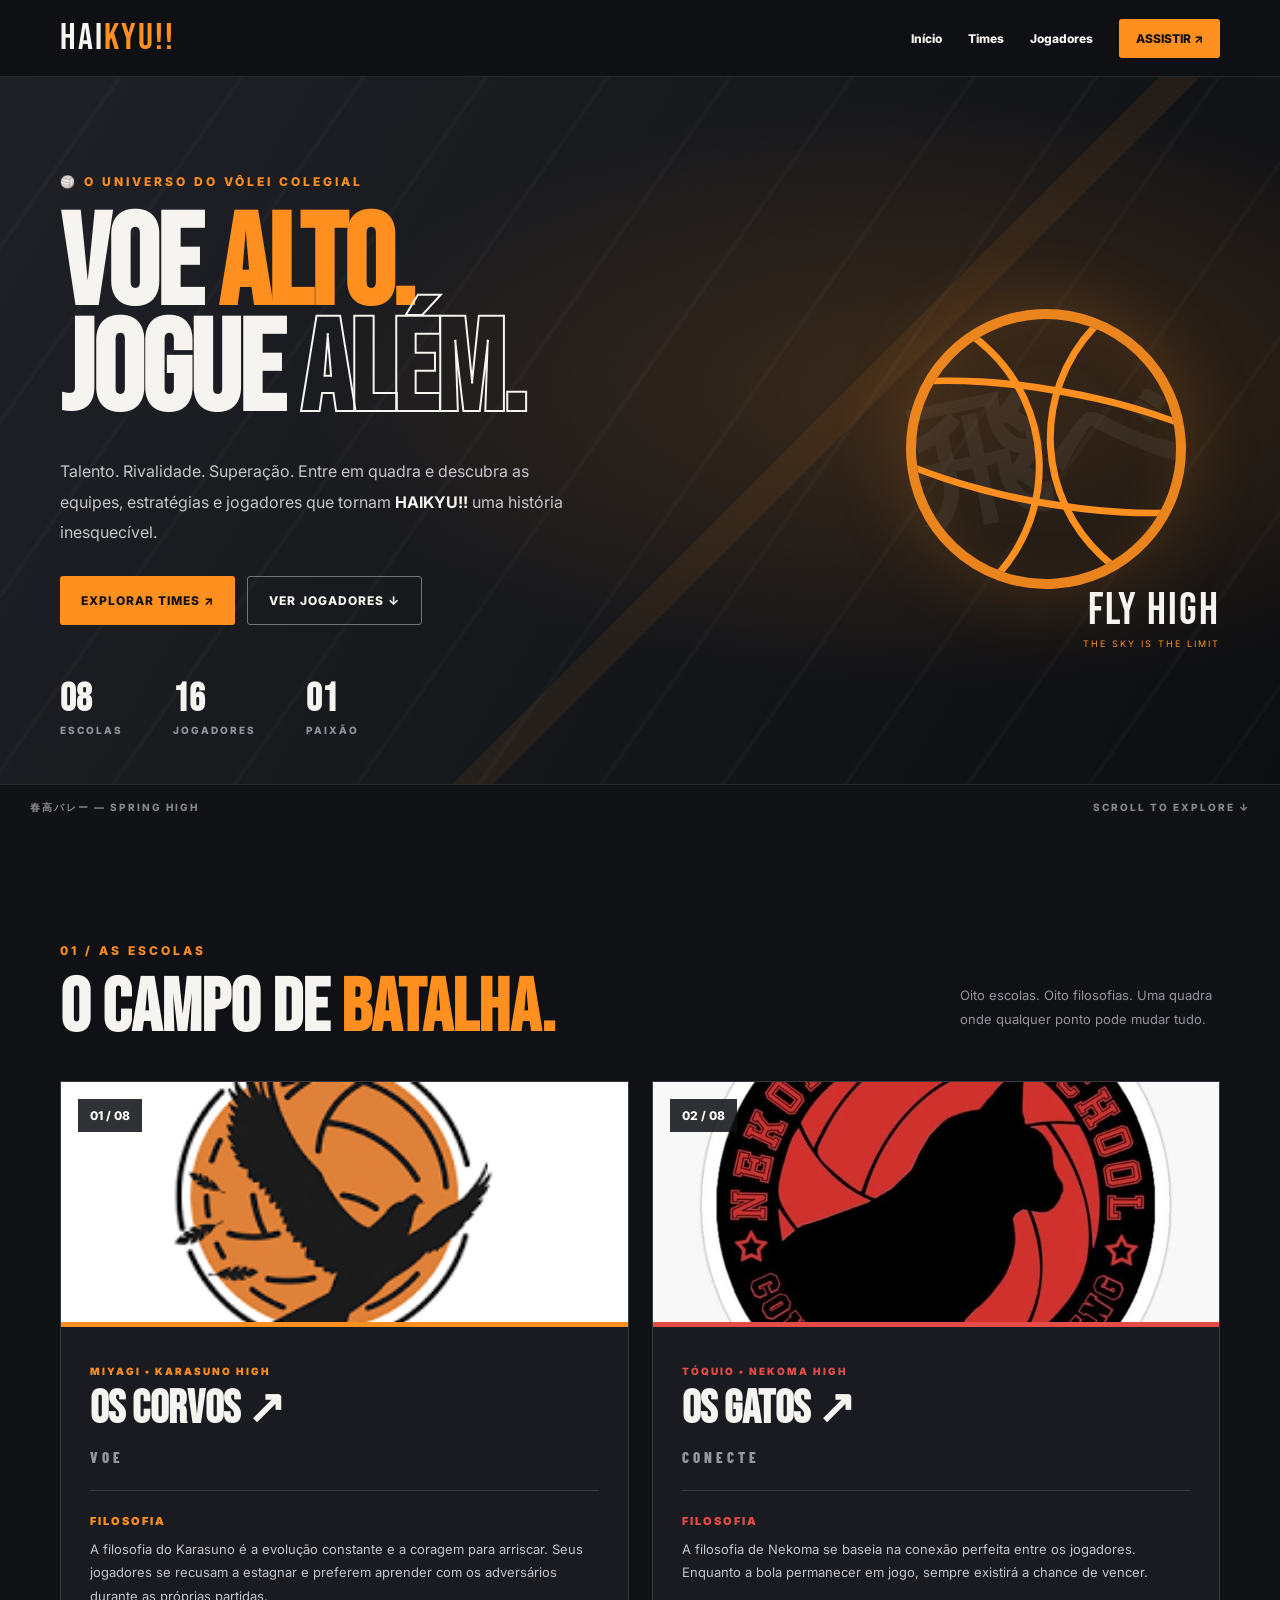
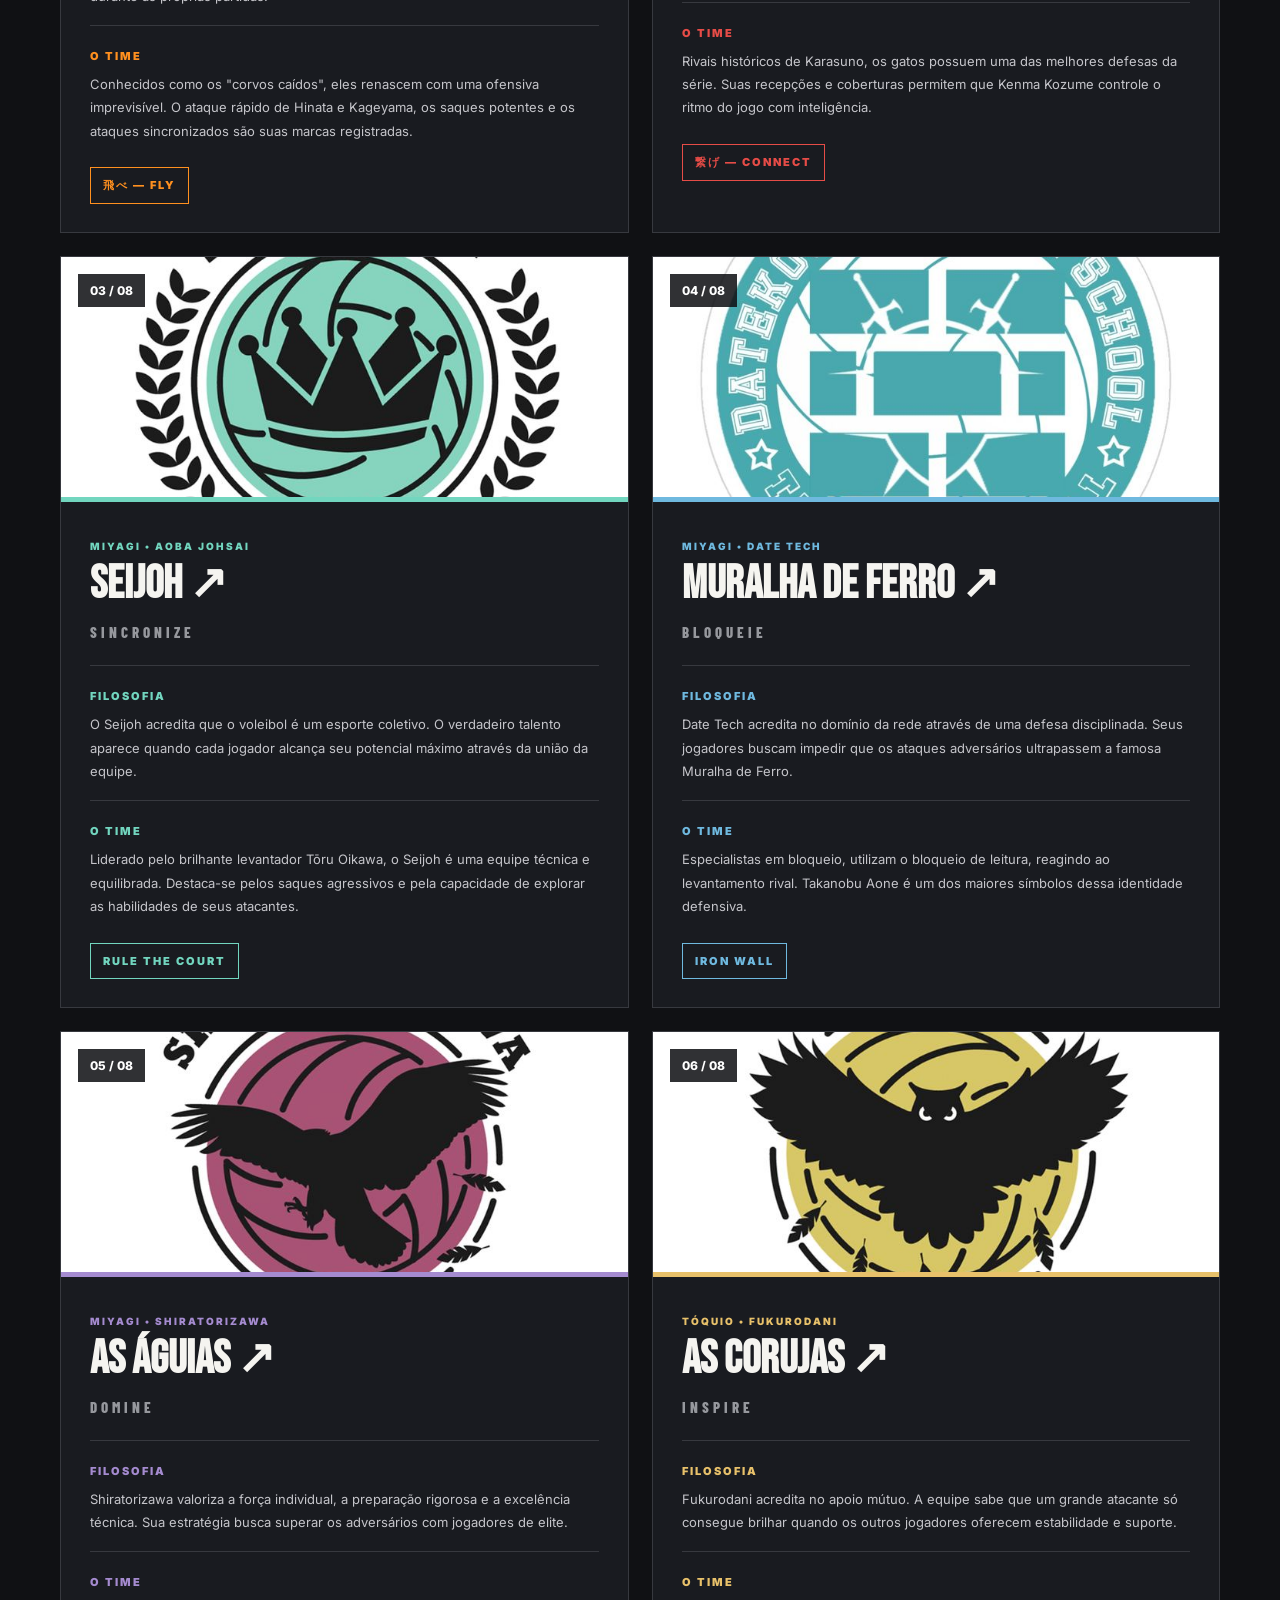
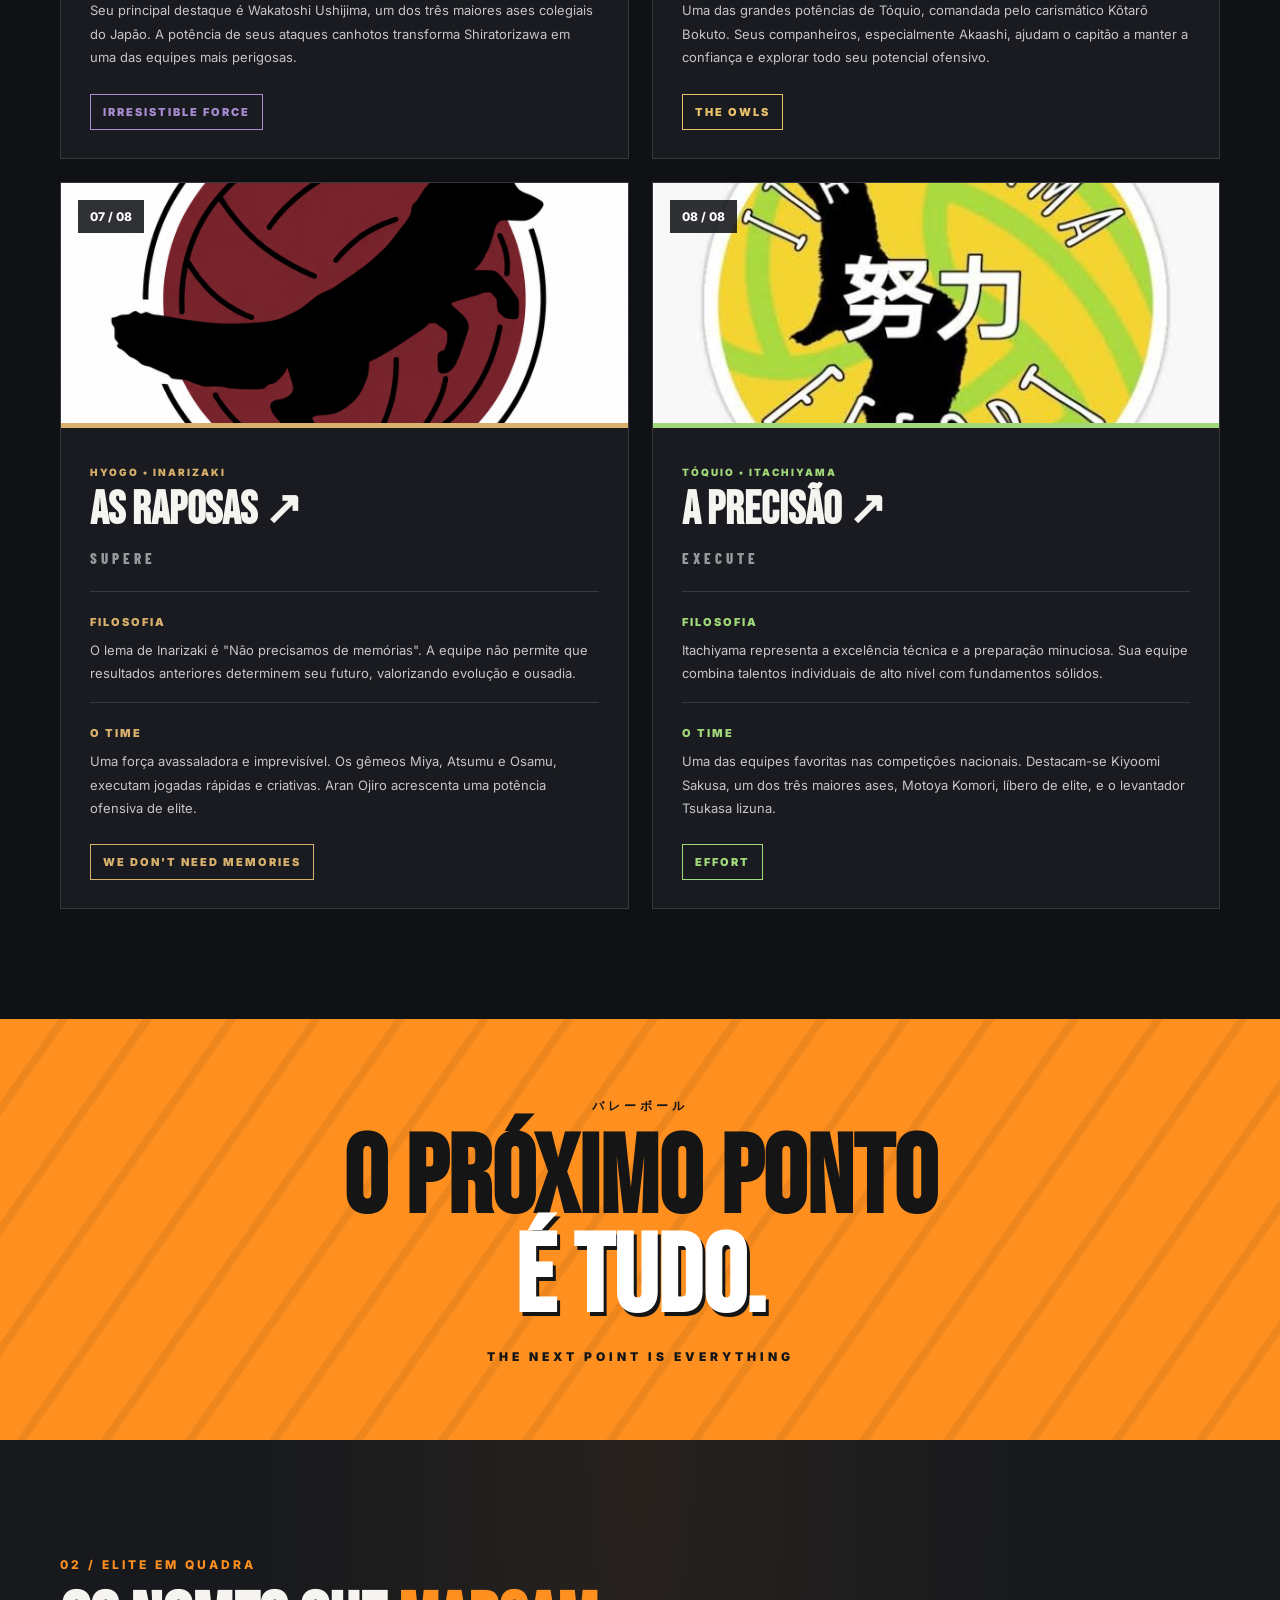
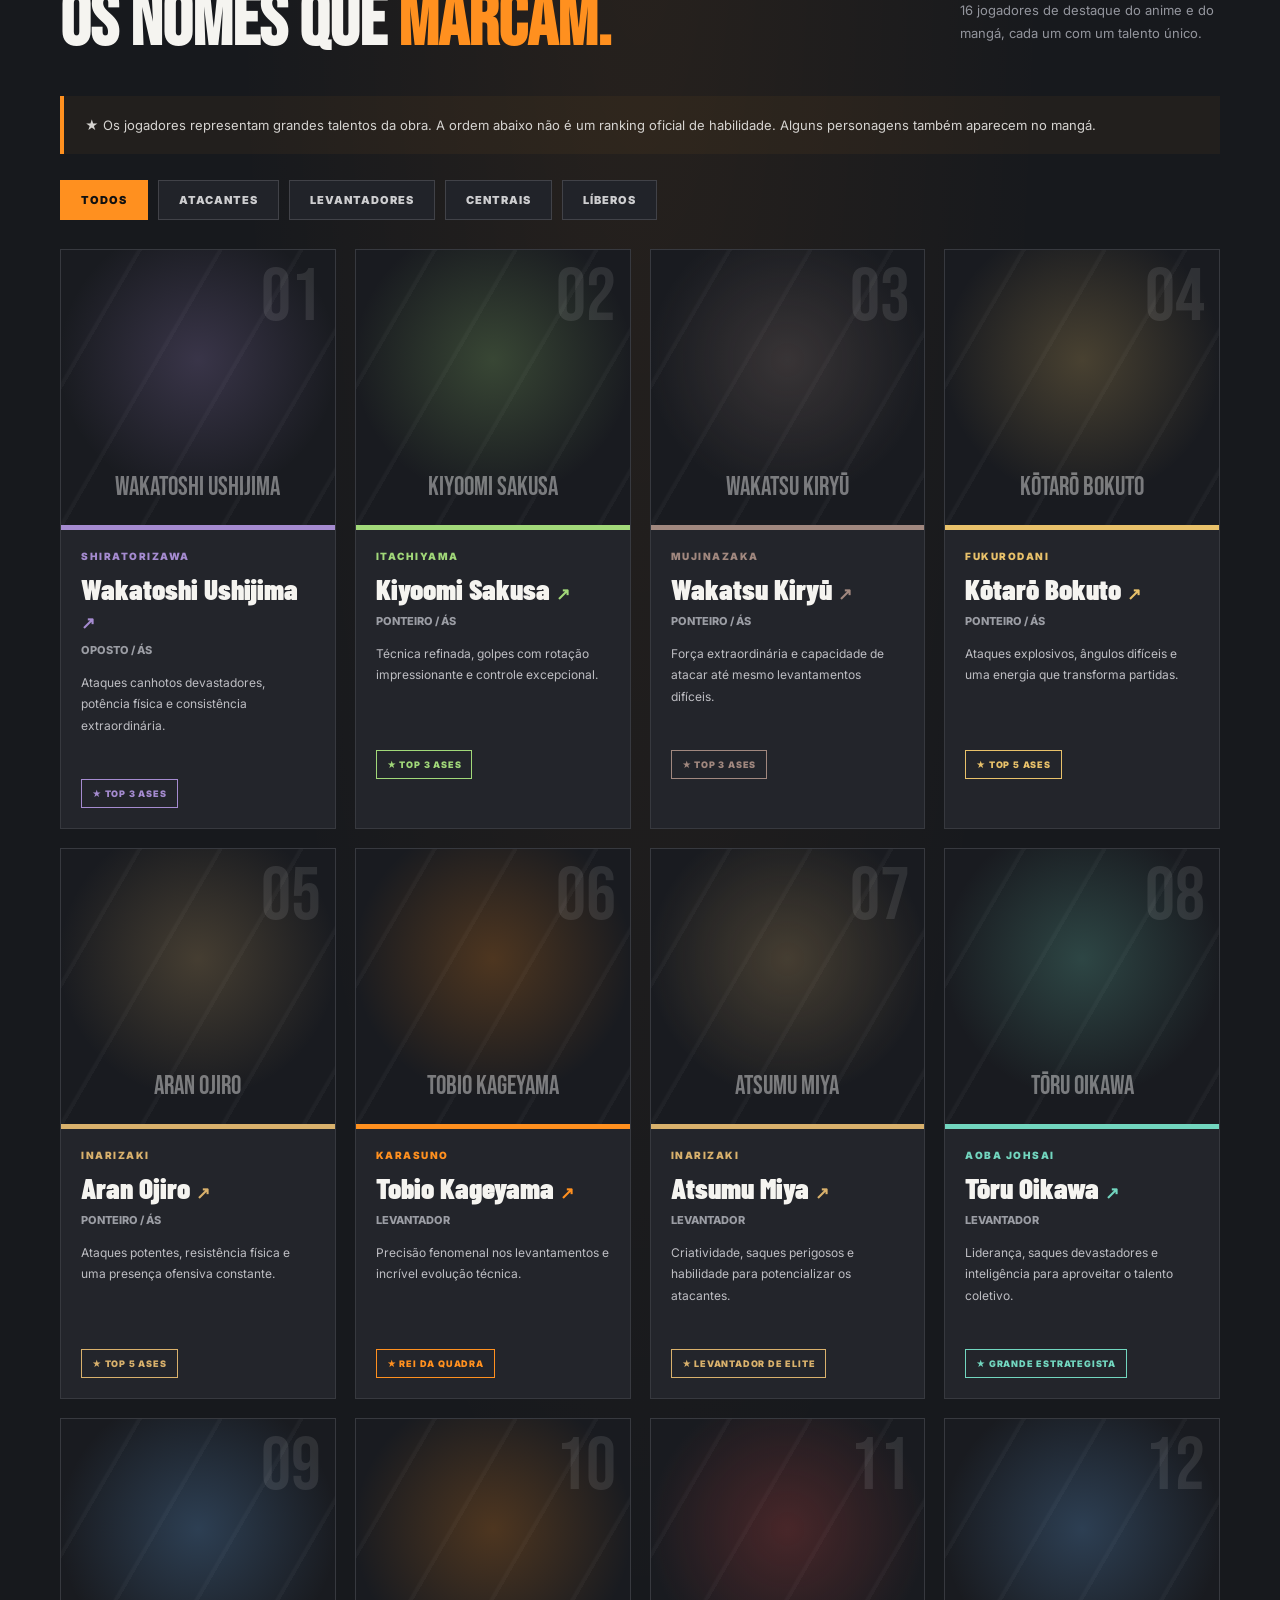
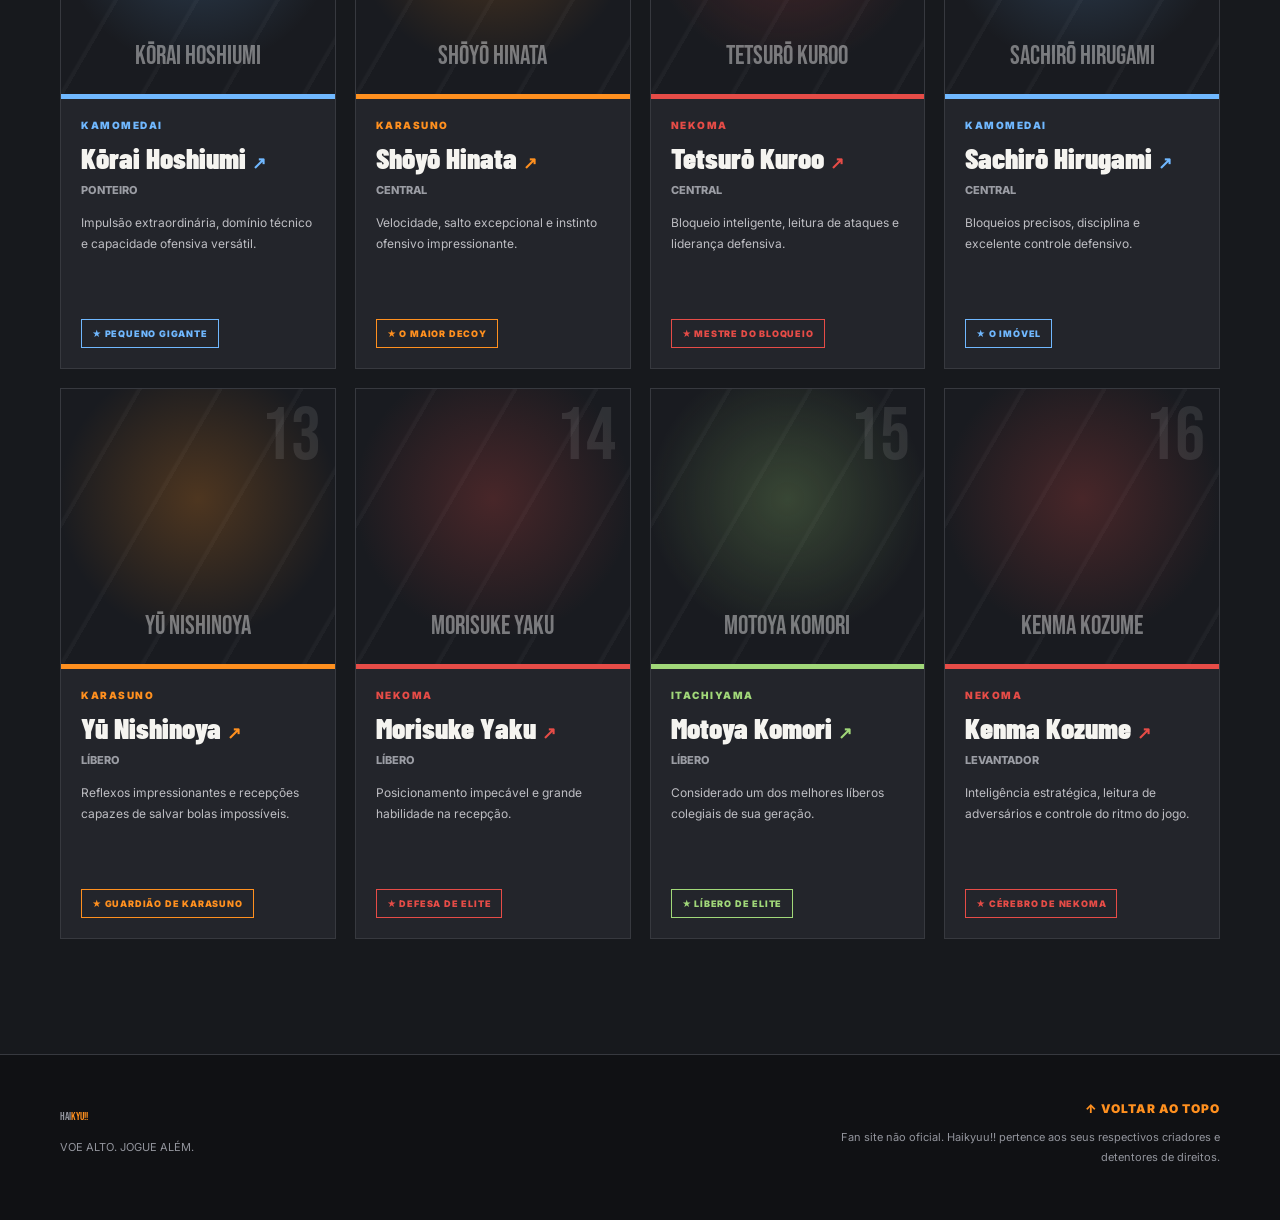
==== commit 11efc5c0: "hushxx" ====
--- a/index.html
+++ b/index.html
@@ -1,223 +1,1171 @@
+
 <!DOCTYPE html>
 <html lang="pt-BR">
+
 <head>
   <meta charset="UTF-8">
   <meta name="viewport" content="width=device-width, initial-scale=1.0">
-  <meta name="theme-color" content="#111115">
-  <meta name="description" content="Conheça os principais times e talentos de Haikyuu!!, do anime e do mangá.">
+  <meta name="theme-color" content="#101114">
+  <meta name="description" content="Conheça as escolas, os times e os jogadores mais talentosos de Haikyuu!!">
   <title>HAIKYU!! | Além da Rede</title>
+
+  <link rel="preconnect" href="https://fonts.googleapis.com">
+  <link rel="preconnect" href="https://fonts.gstatic.com" crossorigin>
+
+  <link href="https://fonts.googleapis.com/css2?family=Bebas+Neue&family=Barlow+Condensed:wght@500;600;700;800;900&family=Inter:wght@400;500;600;700;800&display=swap" rel="stylesheet">
+
   <link rel="stylesheet" href="style.css">
 </head>
+
 <body>
+
+  <!-- MENU PRINCIPAL -->
+
   <header class="site-header">
-    <nav class="nav container" aria-label="Navegação principal">
-      <a class="logo" href="#inicio">HAI<span>KYU!!</span><span class="logo-dot">●</span></a>
+    <nav class="navbar container">
+
+      <a href="#inicio" class="logo">
+        HAI<span>KYU!!</span>
+      </a>
+
       <div class="nav-links">
+        <a href="#inicio">Início</a>
         <a href="#times">Times</a>
-        <a href="#talentos">Talentos</a>
-        <a class="nav-watch" href="https://www.crunchyroll.com/pt-br/series/GY8VM8MWY/haikyu" target="_blank" rel="noopener noreferrer">Assistir <span aria-hidden="true">↗</span></a>
+        <a href="#jogadores">Jogadores</a>
+
+        <a
+          href="https://www.crunchyroll.com/pt-br/series/GY8VM8MWY/haikyu"
+          target="_blank"
+          rel="noopener noreferrer"
+          class="nav-watch">
+          ASSISTIR ↗
+        </a>
       </div>
+
     </nav>
   </header>
 
   <main>
-    <section id="inicio" class="hero">
-      <div class="hero-grid" aria-hidden="true"></div>
+
+    <!-- PÁGINA INICIAL -->
+
+    <section class="hero" id="inicio">
+
+      <div class="hero-lines"></div>
+
       <div class="container hero-content">
-        <p class="eyebrow"><span class="eyebrow-line"></span> O UNIVERSO DO VÔLEI COLEGIAL</p>
-        <h1>VOE <span>ALTO.</span><br>JOGUE <em>ALÉM.</em></h1>
-        <p class="hero-description">O talento abre portas. O trabalho em equipe transforma jogos. Descubra as escolas, as rivalidades e os jogadores que fazem de <strong>HAIKYU!!</strong> uma história inesquecível.</p>
-        <div class="hero-actions"><a class="btn btn-primary" href="#times">Explorar times <span aria-hidden="true">↗</span></a><a class="btn btn-outline" href="#talentos">Ver talentos ↓</a></div>
-        <div class="hero-stats"><div><strong>08</strong><span>ESCOLAS</span></div><div><strong>16</strong><span>JOGADORES</span></div><div><strong>01</strong><span>PAIXÃO</span></div></div>
+
+        <div class="hero-text">
+
+          <p class="eyebrow">
+            🏐 O UNIVERSO DO VÔLEI COLEGIAL
+          </p>
+
+          <h1>
+            VOE <span>ALTO.</span>
+            <br>
+            JOGUE <em>ALÉM.</em>
+          </h1>
+
+          <p class="hero-description">
+            Talento. Rivalidade. Superação.
+
+            Entre em quadra e descubra as equipes,
+            estratégias e jogadores que tornam
+            <strong>HAIKYU!!</strong> uma história
+            inesquecível.
+          </p>
+
+          <div class="hero-buttons">
+            <a href="#times" class="btn btn-orange">
+              EXPLORAR TIMES ↗
+            </a>
+
+            <a href="#jogadores" class="btn btn-outline">
+              VER JOGADORES ↓
+            </a>
+          </div>
+
+          <div class="hero-stats">
+
+            <div>
+              <strong>08</strong>
+              <span>ESCOLAS</span>
+            </div>
+
+            <div>
+              <strong>16</strong>
+              <span>JOGADORES</span>
+            </div>
+
+            <div>
+              <strong>01</strong>
+              <span>PAIXÃO</span>
+            </div>
+
+          </div>
+
+        </div>
+
+        <div class="hero-decoration">
+
+          <div class="volleyball">
+            <div class="ball-line ball-line-1"></div>
+            <div class="ball-line ball-line-2"></div>
+            <div class="ball-line ball-line-3"></div>
+          </div>
+
+          <div class="hero-kanji">飛べ</div>
+
+          <div class="hero-caption">
+            FLY HIGH
+            <span>THE SKY IS THE LIMIT</span>
+          </div>
+
+        </div>
+
       </div>
-      <span class="hero-watermark" aria-hidden="true">飛べ</span>
+
+      <div class="hero-bottom">
+        <span>春高バレー — SPRING HIGH</span>
+        <span>SCROLL TO EXPLORE ↓</span>
+      </div>
+
     </section>
 
-    <section id="times" class="section container">
-      <div class="section-heading"><div><p class="kicker">01 / AS ESCOLAS</p><h2>O CAMPO DE <span>BATALHA.</span></h2></div><p>Oito equipes. Oito identidades. Uma só quadra.</p></div>
+    <!-- SEÇÃO DOS TIMES -->
+
+    <section class="section container" id="times">
+
+      <div class="section-heading">
+
+        <div>
+          <p class="section-kicker">01 / AS ESCOLAS</p>
+
+          <h2>
+            O CAMPO DE
+            <span>BATALHA.</span>
+          </h2>
+        </div>
+
+        <p class="heading-description">
+          Oito escolas. Oito filosofias.
+          Uma quadra onde qualquer ponto
+          pode mudar tudo.
+        </p>
+
+      </div>
+
       <div class="teams-grid">
-        <article class="team-card" style="--team:#f29a24"><div class="team-image"><img src="karasuno.png" alt="Equipe Karasuno" loading="lazy"><span class="team-number">01 / 08</span></div><div class="team-content"><p class="team-school">MIYAGI • KARASUNO</p><h3>Os Corvos</h3><p class="team-tagline">VOE</p><div class="team-detail"><strong>FILOSOFIA</strong><p>Evolução constante e coragem para arriscar. Karasuno se adapta durante as partidas e busca superar qualquer adversário.</p></div><div class="team-detail"><strong>ESTILO DE JOGO</strong><p>Ataque rápido de Hinata e Kageyama, ofensiva imprevisível e ataques sincronizados.</p></div></div></article>
-        <article class="team-card" style="--team:#d94848"><div class="team-image"><img src="Nekoma.jpg" alt="Equipe Nekoma" loading="lazy"><span class="team-number">02 / 08</span></div><div class="team-content"><p class="team-school">TÓQUIO • NEKOMA</p><h3>Os Gatos</h3><p class="team-tagline">CONECTE</p><div class="team-detail"><strong>FILOSOFIA</strong><p>A conexão mantém o time vivo: cada jogador faz sua parte para a bola continuar em jogo.</p></div><div class="team-detail"><strong>ESTILO DE JOGO</strong><p>Recepção, cobertura e defesa consistentes, com Kenma conduzindo jogadas inteligentes.</p></div></div></article>
-        <article class="team-card" style="--team:#7bd6c0"><div class="team-image"><img src="Aoba johnsai.jpg" alt="Equipe Aoba Johsai" loading="lazy"><span class="team-number">03 / 08</span></div><div class="team-content"><p class="team-school">MIYAGI • AOBA JOHSAI</p><h3>Seijoh</h3><p class="team-tagline">SINCRONIZE</p><div class="team-detail"><strong>FILOSOFIA</strong><p>A força do coletivo surge do equilíbrio e de extrair o máximo potencial de cada jogador.</p></div><div class="team-detail"><strong>ESTILO DE JOGO</strong><p>Oikawa distribui o jogo com precisão e lidera um elenco técnico, versátil e perigoso no saque.</p></div></div></article>
-        <article class="team-card" style="--team:#64b7de"><div class="team-image"><img src="Date tech.jpg" alt="Equipe Date Tech" loading="lazy"><span class="team-number">04 / 08</span></div><div class="team-content"><p class="team-school">MIYAGI • DATE TECH</p><h3>Muralha de Ferro</h3><p class="team-tagline">BLOQUEIE</p><div class="team-detail"><strong>FILOSOFIA</strong><p>Disciplina, leitura de jogo e domínio da rede como primeira linha de defesa.</p></div><div class="team-detail"><strong>ESTILO DE JOGO</strong><p>Bloqueios altos e coordenados, especialmente com Aone, dificultam o ataque rival.</p></div></div></article>
-        <article class="team-card" style="--team:#a18cce"><div class="team-image"><img src="Shiratorizawa.jpg" alt="Equipe Shiratorizawa" loading="lazy"><span class="team-number">05 / 08</span></div><div class="team-content"><p class="team-school">MIYAGI • SHIRATORIZAWA</p><h3>As Águias</h3><p class="team-tagline">DOMINE</p><div class="team-detail"><strong>FILOSOFIA</strong><p>Confiança na força individual, na preparação e na excelência dos fundamentos.</p></div><div class="team-detail"><strong>ESTILO DE JOGO</strong><p>Potência e consistência, com Wakatoshi Ushijima como principal referência ofensiva.</p></div></div></article>
-        <article class="team-card" style="--team:#d4ad62"><div class="team-image"><img src="image.png" alt="Equipe Fukurodani" loading="lazy"><span class="team-number">06 / 08</span></div><div class="team-content"><p class="team-school">TÓQUIO • FUKURODANI</p><h3>As Corujas</h3><p class="team-tagline">INSPIRE</p><div class="team-detail"><strong>FILOSOFIA</strong><p>Um time forte dá suporte às suas estrelas e mantém a estabilidade coletiva.</p></div><div class="team-detail"><strong>ESTILO DE JOGO</strong><p>O ataque explosivo de Bokuto se apoia na organização e no entrosamento da equipe.</p></div></div></article>
-        <article class="team-card" style="--team:#d6a956"><div class="team-image"><img src="ChatGPT Image 18 de jun. de 2026, 09_52_28.png" alt="Equipe Inarizaki" loading="lazy"><span class="team-number">07 / 08</span></div><div class="team-content"><p class="team-school">HYOGO • INARIZAKI</p><h3>As Raposas</h3><p class="team-tagline">SUPERE</p><div class="team-detail"><strong>FILOSOFIA</strong><p>“Não precisamos de memórias”: o passado não deve limitar o próximo desafio.</p></div><div class="team-detail"><strong>ESTILO DE JOGO</strong><p>Saques agressivos, velocidade e criatividade dos gêmeos Atsumu e Osamu Miya.</p></div></div></article>
-        <article class="team-card" style="--team:#9bd46f"><div class="team-image"><img src="itachimiya.jpg" alt="Equipe Itachiyama" loading="lazy"><span class="team-number">08 / 08</span></div><div class="team-content"><p class="team-school">TÓQUIO • ITACHIYAMA</p><h3>A Precisão</h3><p class="team-tagline">EXECUTE</p><div class="team-detail"><strong>FILOSOFIA</strong><p>Preparação sólida, consistência e confiança nos fundamentos do vôlei.</p></div><div class="team-detail"><strong>ESTILO DE JOGO</strong><p>Equipe de elite com talentos como Kiyoomi Sakusa e Motoya Komori; seu estilo coletivo recebe menos destaque na obra.</p></div></div></article>
+
+        <!-- KARASUNO -->
+
+        <article class="team-card" style="--team:#ff901f">
+
+          <a
+            href="https://haikyuu.fandom.com/wiki/Karasuno_High"
+            target="_blank"
+            rel="noopener noreferrer"
+            class="team-image-link">
+
+            <div class="team-image">
+              <img src="karasuno.png" alt="Time de Karasuno" loading="lazy">
+
+              <span class="team-number">01 / 08</span>
+              <span class="team-open">VER NA WIKI ↗</span>
+            </div>
+
+          </a>
+
+          <div class="team-content">
+
+            <p class="team-school">
+              MIYAGI • KARASUNO HIGH
+            </p>
+
+            <h3>
+              <a
+                href="https://haikyuu.fandom.com/wiki/Karasuno_High"
+                target="_blank"
+                rel="noopener noreferrer">
+                Os Corvos ↗
+              </a>
+            </h3>
+
+            <p class="team-tagline">VOE</p>
+
+            <div class="team-detail">
+              <strong>FILOSOFIA</strong>
+
+              <p>
+                A filosofia do Karasuno é a evolução
+                constante e a coragem para arriscar.
+                Seus jogadores se recusam a estagnar
+                e preferem aprender com os adversários
+                durante as próprias partidas.
+              </p>
+            </div>
+
+            <div class="team-detail">
+              <strong>O TIME</strong>
+
+              <p>
+                Conhecidos como os "corvos caídos",
+                eles renascem com uma ofensiva
+                imprevisível. O ataque rápido de
+                Hinata e Kageyama, os saques
+                potentes e os ataques sincronizados
+                são suas marcas registradas.
+              </p>
+            </div>
+
+            <span class="team-slogan">
+              飛べ — FLY
+            </span>
+
+          </div>
+
+        </article>
+
+        <!-- NEKOMA -->
+
+        <article class="team-card" style="--team:#e64c47">
+
+          <a
+            href="https://haikyuu.fandom.com/wiki/Nekoma_High"
+            target="_blank"
+            rel="noopener noreferrer"
+            class="team-image-link">
+
+            <div class="team-image">
+              <img src="Nekoma.jpg" alt="Time de Nekoma" loading="lazy">
+
+              <span class="team-number">02 / 08</span>
+              <span class="team-open">VER NA WIKI ↗</span>
+            </div>
+
+          </a>
+
+          <div class="team-content">
+
+            <p class="team-school">TÓQUIO • NEKOMA HIGH</p>
+
+            <h3>
+              <a
+                href="https://haikyuu.fandom.com/wiki/Nekoma_High"
+                target="_blank"
+                rel="noopener noreferrer">
+                Os Gatos ↗
+              </a>
+            </h3>
+
+            <p class="team-tagline">CONECTE</p>
+
+            <div class="team-detail">
+              <strong>FILOSOFIA</strong>
+
+              <p>
+                A filosofia de Nekoma se baseia
+                na conexão perfeita entre os
+                jogadores. Enquanto a bola
+                permanecer em jogo, sempre
+                existirá a chance de vencer.
+              </p>
+            </div>
+
+            <div class="team-detail">
+              <strong>O TIME</strong>
+
+              <p>
+                Rivais históricos de Karasuno,
+                os gatos possuem uma das melhores
+                defesas da série. Suas recepções
+                e coberturas permitem que Kenma
+                Kozume controle o ritmo do jogo
+                com inteligência.
+              </p>
+            </div>
+
+            <span class="team-slogan">
+              繋げ — CONNECT
+            </span>
+
+          </div>
+
+        </article>
+
+        <!-- AOBA JOHSAI -->
+
+        <article class="team-card" style="--team:#72d6bf">
+
+          <a
+            href="https://haikyuu.fandom.com/wiki/Aoba_Johsai_High"
+            target="_blank"
+            rel="noopener noreferrer"
+            class="team-image-link">
+
+            <div class="team-image">
+              <img src="Aoba johnsai.jpg" alt="Time de Aoba Johsai" loading="lazy">
+
+              <span class="team-number">03 / 08</span>
+              <span class="team-open">VER NA WIKI ↗</span>
+            </div>
+
+          </a>
+
+          <div class="team-content">
+
+            <p class="team-school">
+              MIYAGI • AOBA JOHSAI
+            </p>
+
+            <h3>
+              <a
+                href="https://haikyuu.fandom.com/wiki/Aoba_Johsai_High"
+                target="_blank"
+                rel="noopener noreferrer">
+                Seijoh ↗
+              </a>
+            </h3>
+
+            <p class="team-tagline">SINCRONIZE</p>
+
+            <div class="team-detail">
+              <strong>FILOSOFIA</strong>
+
+              <p>
+                O Seijoh acredita que o
+                voleibol é um esporte coletivo.
+                O verdadeiro talento aparece
+                quando cada jogador alcança
+                seu potencial máximo através
+                da união da equipe.
+              </p>
+            </div>
+
+            <div class="team-detail">
+              <strong>O TIME</strong>
+
+              <p>
+                Liderado pelo brilhante levantador
+                Tōru Oikawa, o Seijoh é uma equipe
+                técnica e equilibrada. Destaca-se
+                pelos saques agressivos e pela
+                capacidade de explorar as
+                habilidades de seus atacantes.
+              </p>
+            </div>
+
+            <span class="team-slogan">
+              RULE THE COURT
+            </span>
+
+          </div>
+
+        </article>
+
+        <!-- DATE TECH -->
+
+        <article class="team-card" style="--team:#6fb9df">
+
+          <a
+            href="https://haikyuu.fandom.com/wiki/Date_Tech_High"
+            target="_blank"
+            rel="noopener noreferrer"
+            class="team-image-link">
+
+            <div class="team-image">
+              <img src="Date tech.jpg" alt="Time de Date Tech" loading="lazy">
+
+              <span class="team-number">04 / 08</span>
+              <span class="team-open">VER NA WIKI ↗</span>
+            </div>
+
+          </a>
+
+          <div class="team-content">
+
+            <p class="team-school">MIYAGI • DATE TECH</p>
+
+            <h3>
+              <a
+                href="https://haikyuu.fandom.com/wiki/Date_Tech_High"
+                target="_blank"
+                rel="noopener noreferrer">
+                Muralha de Ferro ↗
+              </a>
+            </h3>
+
+            <p class="team-tagline">BLOQUEIE</p>
+
+            <div class="team-detail">
+              <strong>FILOSOFIA</strong>
+
+              <p>
+                Date Tech acredita no domínio
+                da rede através de uma defesa
+                disciplinada. Seus jogadores
+                buscam impedir que os ataques
+                adversários ultrapassem
+                a famosa Muralha de Ferro.
+              </p>
+            </div>
+
+            <div class="team-detail">
+              <strong>O TIME</strong>
+
+              <p>
+                Especialistas em bloqueio,
+                utilizam o bloqueio de leitura,
+                reagindo ao levantamento rival.
+                Takanobu Aone é um dos
+                maiores símbolos dessa
+                identidade defensiva.
+              </p>
+            </div>
+
+            <span class="team-slogan">
+              IRON WALL
+            </span>
+
+          </div>
+
+        </article>
+
+        <!-- SHIRATORIZAWA -->
+
+        <article class="team-card" style="--team:#a58bd0">
+
+          <a
+            href="https://haikyuu.fandom.com/wiki/Shiratorizawa_Academy"
+            target="_blank"
+            rel="noopener noreferrer"
+            class="team-image-link">
+
+            <div class="team-image">
+              <img src="Shiratorizawa.jpg" alt="Time de Shiratorizawa" loading="lazy">
+
+              <span class="team-number">05 / 08</span>
+              <span class="team-open">VER NA WIKI ↗</span>
+            </div>
+
+          </a>
+
+          <div class="team-content">
+
+            <p class="team-school">
+              MIYAGI • SHIRATORIZAWA
+            </p>
+
+            <h3>
+              <a
+                href="https://haikyuu.fandom.com/wiki/Shiratorizawa_Academy"
+                target="_blank"
+                rel="noopener noreferrer">
+                As Águias ↗
+              </a>
+            </h3>
+
+            <p class="team-tagline">DOMINE</p>
+
+            <div class="team-detail">
+              <strong>FILOSOFIA</strong>
+
+              <p>
+                Shiratorizawa valoriza a força
+                individual, a preparação rigorosa
+                e a excelência técnica.
+                Sua estratégia busca superar
+                os adversários com
+                jogadores de elite.
+              </p>
+            </div>
+
+            <div class="team-detail">
+              <strong>O TIME</strong>
+
+              <p>
+                Seu principal destaque é
+                Wakatoshi Ushijima, um dos
+                três maiores ases colegiais
+                do Japão. A potência de seus
+                ataques canhotos transforma
+                Shiratorizawa em uma das
+                equipes mais perigosas.
+              </p>
+            </div>
+
+            <span class="team-slogan">
+              IRRESISTIBLE FORCE
+            </span>
+
+          </div>
+
+        </article>
+
+        <!-- FUKURODANI -->
+
+        <article class="team-card" style="--team:#e8c16a">
+
+          <a
+            href="https://haikyuu.fandom.com/wiki/Fukur%C5%8Ddani_Academy"
+            target="_blank"
+            rel="noopener noreferrer"
+            class="team-image-link">
+
+            <div class="team-image">
+              <img src="image.png" alt="Time de Fukurodani" loading="lazy">
+
+              <span class="team-number">06 / 08</span>
+              <span class="team-open">VER NA WIKI ↗</span>
+            </div>
+
+          </a>
+
+          <div class="team-content">
+
+            <p class="team-school">
+              TÓQUIO • FUKURODANI
+            </p>
+
+            <h3>
+              <a
+                href="https://haikyuu.fandom.com/wiki/Fukur%C5%8Ddani_Academy"
+                target="_blank"
+                rel="noopener noreferrer">
+                As Corujas ↗
+              </a>
+            </h3>
+
+            <p class="team-tagline">INSPIRE</p>
+
+            <div class="team-detail">
+              <strong>FILOSOFIA</strong>
+
+              <p>
+                Fukurodani acredita no apoio
+                mútuo. A equipe sabe que
+                um grande atacante só consegue
+                brilhar quando os outros
+                jogadores oferecem estabilidade
+                e suporte.
+              </p>
+            </div>
+
+            <div class="team-detail">
+              <strong>O TIME</strong>
+
+              <p>
+                Uma das grandes potências de
+                Tóquio, comandada pelo
+                carismático Kōtarō Bokuto.
+                Seus companheiros, especialmente
+                Akaashi, ajudam o capitão a
+                manter a confiança e explorar
+                todo seu potencial ofensivo.
+              </p>
+            </div>
+
+            <span class="team-slogan">
+              THE OWLS
+            </span>
+
+          </div>
+
+        </article>
+
+        <!-- INARIZAKI -->
+
+        <article class="team-card" style="--team:#d9b16c">
+
+          <a
+            href="https://haikyuu.fandom.com/wiki/Inarizaki_High"
+            target="_blank"
+            rel="noopener noreferrer"
+            class="team-image-link">
+
+            <div class="team-image">
+
+              <img
+                src="ChatGPT Image 18 de jun. de 2026, 09_52_28.png"
+                alt="Time de Inarizaki"
+                loading="lazy">
+
+              <span class="team-number">07 / 08</span>
+              <span class="team-open">VER NA WIKI ↗</span>
+            </div>
+
+          </a>
+
+          <div class="team-content">
+
+            <p class="team-school">
+              HYOGO • INARIZAKI
+            </p>
+
+            <h3>
+              <a
+                href="https://haikyuu.fandom.com/wiki/Inarizaki_High"
+                target="_blank"
+                rel="noopener noreferrer">
+                As Raposas ↗
+              </a>
+            </h3>
+
+            <p class="team-tagline">SUPERE</p>
+
+            <div class="team-detail">
+              <strong>FILOSOFIA</strong>
+
+              <p>
+                O lema de Inarizaki é
+                "Não precisamos de memórias".
+                A equipe não permite que
+                resultados anteriores determinem
+                seu futuro, valorizando
+                evolução e ousadia.
+              </p>
+            </div>
+
+            <div class="team-detail">
+              <strong>O TIME</strong>
+
+              <p>
+                Uma força avassaladora e
+                imprevisível. Os gêmeos Miya,
+                Atsumu e Osamu, executam
+                jogadas rápidas e criativas.
+                Aran Ojiro acrescenta uma
+                potência ofensiva de elite.
+              </p>
+            </div>
+
+            <span class="team-slogan">
+              WE DON'T NEED MEMORIES
+            </span>
+
+          </div>
+
+        </article>
+
+        <!-- ITACHIYAMA -->
+
+        <article class="team-card" style="--team:#a1d879">
+
+          <a
+            href="https://haikyuu.fandom.com/wiki/Itachiyama_Institute"
+            target="_blank"
+            rel="noopener noreferrer"
+            class="team-image-link">
+
+            <div class="team-image">
+
+              <img
+                src="itachimiya.jpg"
+                alt="Time de Itachiyama"
+                loading="lazy">
+
+              <span class="team-number">08 / 08</span>
+              <span class="team-open">VER NA WIKI ↗</span>
+            </div>
+
+          </a>
+
+          <div class="team-content">
+
+            <p class="team-school">
+              TÓQUIO • ITACHIYAMA
+            </p>
+
+            <h3>
+              <a
+                href="https://haikyuu.fandom.com/wiki/Itachiyama_Institute"
+                target="_blank"
+                rel="noopener noreferrer">
+                A Precisão ↗
+              </a>
+            </h3>
+
+            <p class="team-tagline">EXECUTE</p>
+
+            <div class="team-detail">
+              <strong>FILOSOFIA</strong>
+
+              <p>
+                Itachiyama representa a
+                excelência técnica e a
+                preparação minuciosa.
+                Sua equipe combina talentos
+                individuais de alto nível
+                com fundamentos sólidos.
+              </p>
+            </div>
+
+            <div class="team-detail">
+              <strong>O TIME</strong>
+
+              <p>
+                Uma das equipes favoritas
+                nas competições nacionais.
+                Destacam-se Kiyoomi Sakusa,
+                um dos três maiores ases,
+                Motoya Komori, líbero de elite,
+                e o levantador Tsukasa Iizuna.
+              </p>
+            </div>
+
+            <span class="team-slogan">
+              EFFORT
+            </span>
+
+          </div>
+
+        </article>
+
       </div>
+
     </section>
 
-    <section id="talentos" class="talents-section"><div class="container"><div class="section-heading"><div><p class="kicker">02 / ELITE EM QUADRA</p><h2>OS NOMES QUE <span>MARCAM.</span></h2></div><p>Jogadores de destaque no anime e no mangá, sem ranking geral.</p></div>
-      <div class="talent-note"><span aria-hidden="true">★</span> Os cinco ases colegiais reconhecidos na obra incluem Ushijima, Sakusa, Kiryū, Bokuto e Aran. Os demais são destaques em suas posições.</div>
-      <div class="filters" role="group" aria-label="Filtrar jogadores por posição"><button class="filter active" data-filter="all" aria-pressed="true">Todos</button><button class="filter" data-filter="ace" aria-pressed="false">Atacantes</button><button class="filter" data-filter="setter" aria-pressed="false">Levantadores</button><button class="filter" data-filter="middle" aria-pressed="false">Centrais</button><button class="filter" data-filter="libero" aria-pressed="false">Líberos</button></div>
-      <div class="players-grid">
-        <article class="player-card" data-position="ace"><span class="player-index">01</span><div class="player-meta">SHIRATORIZAWA • OPOSTO / ÁS</div><h3>Wakatoshi <span>Ushijima</span></h3><p>Potência extraordinária, ataques canhotos e incrível consistência.</p><span class="player-pill">TOP 3 ASES</span></article>
-        <article class="player-card" data-position="ace"><span class="player-index">02</span><div class="player-meta">ITACHIYAMA • PONTEIRO / ÁS</div><h3>Kiyoomi <span>Sakusa</span></h3><p>Controle técnico refinado e ataques com rotação de bola difícil de receber.</p><span class="player-pill">TOP 3 ASES</span></article>
-        <article class="player-card" data-position="ace"><span class="player-index">03</span><div class="player-meta">MUJINAZAKA • PONTEIRO / ÁS</div><h3>Wakatsu <span>Kiryū</span></h3><p>Força e habilidade para transformar levantamentos difíceis em pontos.</p><span class="player-pill">TOP 3 ASES · MANGÁ</span></article>
-        <article class="player-card" data-position="ace"><span class="player-index">04</span><div class="player-meta">FUKURODANI • PONTEIRO / ÁS</div><h3>Kōtarō <span>Bokuto</span></h3><p>Ângulos de ataque impressionantes e explosão ofensiva.</p><span class="player-pill">TOP 5 ASES</span></article>
-        <article class="player-card" data-position="ace"><span class="player-index">05</span><div class="player-meta">INARIZAKI • PONTEIRO / ÁS</div><h3>Aran <span>Ojiro</span></h3><p>Grande impulsão e finalizações poderosas mesmo sob pressão.</p><span class="player-pill">TOP 5 ASES</span></article>
-        <article class="player-card" data-position="setter"><span class="player-index">06</span><div class="player-meta">KARASUNO • LEVANTADOR</div><h3>Tobio <span>Kageyama</span></h3><p>Precisão excepcional, leitura de quadra e evolução técnica constante.</p><span class="player-pill">LEVANTADOR</span></article>
-        <article class="player-card" data-position="setter"><span class="player-index">07</span><div class="player-meta">INARIZAKI • LEVANTADOR</div><h3>Atsumu <span>Miya</span></h3><p>Saques perigosos, criatividade e habilidade para elevar seus atacantes.</p><span class="player-pill">LEVANTADOR</span></article>
-        <article class="player-card" data-position="setter"><span class="player-index">08</span><div class="player-meta">AOBA JOHSAI • LEVANTADOR</div><h3>Tōru <span>Oikawa</span></h3><p>Estratégia, saques devastadores e talento para extrair o melhor do time.</p><span class="player-pill">LEVANTADOR</span></article>
-        <article class="player-card" data-position="ace"><span class="player-index">09</span><div class="player-meta">KAMOMEDAI • PONTEIRO</div><h3>Kōrai <span>Hoshiumi</span></h3><p>Salto impressionante, versatilidade e técnica completa apesar da baixa estatura.</p><span class="player-pill">DESTAQUE · MANGÁ</span></article>
-        <article class="player-card" data-position="middle"><span class="player-index">10</span><div class="player-meta">KARASUNO • CENTRAL</div><h3>Shōyō <span>Hinata</span></h3><p>Velocidade, impulsão extraordinária e um instinto ofensivo único.</p><span class="player-pill">CENTRAL</span></article>
-        <article class="player-card" data-position="middle"><span class="player-index">11</span><div class="player-meta">NEKOMA • CENTRAL</div><h3>Tetsurō <span>Kuroo</span></h3><p>Bloqueio inteligente, leitura de ataques e liderança defensiva.</p><span class="player-pill">CENTRAL</span></article>
-        <article class="player-card" data-position="middle"><span class="player-index">12</span><div class="player-meta">KAMOMEDAI • CENTRAL</div><h3>Sachirō <span>Hirugami</span></h3><p>Disciplina e excelência no bloqueio de leitura.</p><span class="player-pill">CENTRAL · MANGÁ</span></article>
-        <article class="player-card" data-position="libero"><span class="player-index">13</span><div class="player-meta">KARASUNO • LÍBERO</div><h3>Yū <span>Nishinoya</span></h3><p>Reflexos rápidos, recepções difíceis e energia contagiante.</p><span class="player-pill">LÍBERO</span></article>
-        <article class="player-card" data-position="libero"><span class="player-index">14</span><div class="player-meta">NEKOMA • LÍBERO</div><h3>Morisuke <span>Yaku</span></h3><p>Posicionamento impecável e uma das defesas mais confiáveis da série.</p><span class="player-pill">LÍBERO</span></article>
-        <article class="player-card" data-position="libero"><span class="player-index">15</span><div class="player-meta">ITACHIYAMA • LÍBERO</div><h3>Motoya <span>Komori</span></h3><p>Um dos maiores talentos defensivos da geração colegial.</p><span class="player-pill">LÍBERO</span></article>
-        <article class="player-card" data-position="setter"><span class="player-index">16</span><div class="player-meta">NEKOMA • LEVANTADOR</div><h3>Kenma <span>Kozume</span></h3><p>Análise tática e controle do ritmo das partidas.</p><span class="player-pill">LEVANTADOR</span></article>
+    <!-- FAIXA DIVISÓRIA -->
+
+    <section class="interlude">
+
+      <div class="interlude-content">
+
+        <span>バレーボール</span>
+
+        <h2>
+          O PRÓXIMO PONTO
+          <em>É TUDO.</em>
+        </h2>
+
+        <span>THE NEXT POINT IS EVERYTHING</span>
+
       </div>
-      <p class="spoiler-note">Nota: a seção inclui personagens e equipes com maior destaque no mangá, mas evita revelar resultados de partidas e acontecimentos finais.</p>
-    </div></section>
+
+    </section>
+
+    <!-- JOGADORES -->
+
+    <section class="players-section" id="jogadores">
+
+      <div class="container">
+
+        <div class="section-heading">
+
+          <div>
+            <p class="section-kicker">
+              02 / ELITE EM QUADRA
+            </p>
+
+            <h2>
+              OS NOMES QUE
+              <span>MARCAM.</span>
+            </h2>
+          </div>
+
+          <p class="heading-description">
+            16 jogadores de destaque
+            do anime e do mangá,
+            cada um com um talento único.
+          </p>
+
+        </div>
+
+        <div class="players-notice">
+          ★ Os jogadores representam grandes talentos
+          da obra. A ordem abaixo não é um
+          ranking oficial de habilidade.
+          Alguns personagens também aparecem no mangá.
+        </div>
+
+        <!-- FILTROS -->
+
+        <div class="filter-buttons">
+
+          <button class="filter-btn active" data-filter="all">
+            TODOS
+          </button>
+
+          <button class="filter-btn" data-filter="ace">
+            ATACANTES
+          </button>
+
+          <button class="filter-btn" data-filter="setter">
+            LEVANTADORES
+          </button>
+
+          <button class="filter-btn" data-filter="middle">
+            CENTRAIS
+          </button>
+
+          <button class="filter-btn" data-filter="libero">
+            LÍBEROS
+          </button>
+
+        </div>
+
+        <!-- CARDS GERADOS PELO JAVASCRIPT -->
+
+        <div class="players-grid" id="playersGrid"></div>
+
+      </div>
+
+    </section>
+
   </main>
-  <footer class="footer"><div class="container footer-inner"><div><strong>HAI<span>KYU!!</span></strong><p>Além da rede. Além dos limites.</p></div><p>Projeto de fã não oficial. Haikyuu!! pertence aos seus respectivos criadores e detentores de direitos.</p><a href="#inicio" aria-label="Voltar ao topo">↑ TOPO</a></div></footer>
+
+  <!-- RODAPÉ -->
+
+  <footer class="site-footer">
+
+    <div class="container footer-content">
+
+      <div>
+        <p class="footer-logo">
+          HAI<span>KYU!!</span>
+        </p>
+
+        <p>
+          VOE ALTO. JOGUE ALÉM.
+        </p>
+      </div>
+
+      <div class="footer-right">
+
+        <a href="#inicio">
+          ↑ VOLTAR AO TOPO
+        </a>
+
+        <p>
+          Fan site não oficial.
+          Haikyuu!! pertence aos seus
+          respectivos criadores e detentores de direitos.
+        </p>
+
+      </div>
+
+    </div>
+
+  </footer>
+
+  <!-- JAVASCRIPT -->
 
   <script>
-    // Wiki dos oito times (mesma ordem em que aparecem na página).
-    const paginasTimes = [
-      'Karasuno_High', 'Nekoma_High', 'Aoba_Johsai_High',
-      'Date_Tech_High', 'Shiratorizawa_Academy',
-      'Fukurōdani_Academy', 'Inarizaki_High', 'Itachiyama_Institute'
+
+    const players = [
+
+      {
+        name: "Wakatoshi Ushijima",
+        team: "Shiratorizawa",
+        position: "Oposto / Ás",
+        category: "ace",
+        image: "jogadores/ushijima.png",
+        description: "Ataques canhotos devastadores, potência física e consistência extraordinária.",
+        highlight: "TOP 3 ASES",
+        wiki: "Wakatoshi_Ushijima",
+        color: "#a58bd0"
+      },
+
+      {
+        name: "Kiyoomi Sakusa",
+        team: "Itachiyama",
+        position: "Ponteiro / Ás",
+        category: "ace",
+        image: "jogadores/sakusa.png",
+        description: "Técnica refinada, golpes com rotação impressionante e controle excepcional.",
+        highlight: "TOP 3 ASES",
+        wiki: "Kiyoomi_Sakusa",
+        color: "#a1d879"
+      },
+
+      {
+        name: "Wakatsu Kiryū",
+        team: "Mujinazaka",
+        position: "Ponteiro / Ás",
+        category: "ace",
+        image: "jogadores/kiryu.png",
+        description: "Força extraordinária e capacidade de atacar até mesmo levantamentos difíceis.",
+        highlight: "TOP 3 ASES",
+        wiki: "Wakatsu_Kiry%C5%AB",
+        color: "#a1887f"
+      },
+
+      {
+        name: "Kōtarō Bokuto",
+        team: "Fukurodani",
+        position: "Ponteiro / Ás",
+        category: "ace",
+        image: "jogadores/bokuto.png",
+        description: "Ataques explosivos, ângulos difíceis e uma energia que transforma partidas.",
+        highlight: "TOP 5 ASES",
+        wiki: "K%C5%8Dtar%C5%8D_Bokuto",
+        color: "#e8c16a"
+      },
+
+      {
+        name: "Aran Ojiro",
+        team: "Inarizaki",
+        position: "Ponteiro / Ás",
+        category: "ace",
+        image: "jogadores/aran.png",
+        description: "Ataques potentes, resistência física e uma presença ofensiva constante.",
+        highlight: "TOP 5 ASES",
+        wiki: "Aran_Ojiro",
+        color: "#d9b16c"
+      },
+
+      {
+        name: "Tobio Kageyama",
+        team: "Karasuno",
+        position: "Levantador",
+        category: "setter",
+        image: "jogadores/kageyama.png",
+        description: "Precisão fenomenal nos levantamentos e incrível evolução técnica.",
+        highlight: "REI DA QUADRA",
+        wiki: "Tobio_Kageyama",
+        color: "#ff901f"
+      },
+
+      {
+        name: "Atsumu Miya",
+        team: "Inarizaki",
+        position: "Levantador",
+        category: "setter",
+        image: "jogadores/atsumu.png",
+        description: "Criatividade, saques perigosos e habilidade para potencializar os atacantes.",
+        highlight: "LEVANTADOR DE ELITE",
+        wiki: "Atsumu_Miya",
+        color: "#d9b16c"
+      },
+
+      {
+        name: "Tōru Oikawa",
+        team: "Aoba Johsai",
+        position: "Levantador",
+        category: "setter",
+        image: "jogadores/oikawa.png",
+        description: "Liderança, saques devastadores e inteligência para aproveitar o talento coletivo.",
+        highlight: "GRANDE ESTRATEGISTA",
+        wiki: "T%C5%8Dru_Oikawa",
+        color: "#72d6bf"
+      },
+
+      {
+        name: "Kōrai Hoshiumi",
+        team: "Kamomedai",
+        position: "Ponteiro",
+        category: "ace",
+        image: "jogadores/hoshiumi.png",
+        description: "Impulsão extraordinária, domínio técnico e capacidade ofensiva versátil.",
+        highlight: "PEQUENO GIGANTE",
+        wiki: "K%C5%8Drai_Hoshiumi",
+        color: "#70b8ff"
+      },
+
+      {
+        name: "Shōyō Hinata",
+        team: "Karasuno",
+        position: "Central",
+        category: "middle",
+        image: "jogadores/hinata.png",
+        description: "Velocidade, salto excepcional e instinto ofensivo impressionante.",
+        highlight: "O MAIOR DECOY",
+        wiki: "Sh%C5%8Dy%C5%8D_Hinata",
+        color: "#ff901f"
+      },
+
+      {
+        name: "Tetsurō Kuroo",
+        team: "Nekoma",
+        position: "Central",
+        category: "middle",
+        image: "jogadores/kuroo.png",
+        description: "Bloqueio inteligente, leitura de ataques e liderança defensiva.",
+        highlight: "MESTRE DO BLOQUEIO",
+        wiki: "Tetsur%C5%8D_Kuroo",
+        color: "#e64c47"
+      },
+
+      {
+        name: "Sachirō Hirugami",
+        team: "Kamomedai",
+        position: "Central",
+        category: "middle",
+        image: "jogadores/hirugami.png",
+        description: "Bloqueios precisos, disciplina e excelente controle defensivo.",
+        highlight: "O IMÓVEL",
+        wiki: "Sachir%C5%8D_Hirugami",
+        color: "#70b8ff"
+      },
+
+      {
+        name: "Yū Nishinoya",
+        team: "Karasuno",
+        position: "Líbero",
+        category: "libero",
+        image: "jogadores/nishinoya.png",
+        description: "Reflexos impressionantes e recepções capazes de salvar bolas impossíveis.",
+        highlight: "GUARDIÃO DE KARASUNO",
+        wiki: "Y%C5%AB_Nishinoya",
+        color: "#ff901f"
+      },
+
+      {
+        name: "Morisuke Yaku",
+        team: "Nekoma",
+        position: "Líbero",
+        category: "libero",
+        image: "jogadores/yaku.png",
+        description: "Posicionamento impecável e grande habilidade na recepção.",
+        highlight: "DEFESA DE ELITE",
+        wiki: "Morisuke_Yaku",
+        color: "#e64c47"
+      },
+
+      {
+        name: "Motoya Komori",
+        team: "Itachiyama",
+        position: "Líbero",
+        category: "libero",
+        image: "jogadores/komori.png",
+        description: "Considerado um dos melhores líberos colegiais de sua geração.",
+        highlight: "LÍBERO DE ELITE",
+        wiki: "Motoya_Komori",
+        color: "#a1d879"
+      },
+
+      {
+        name: "Kenma Kozume",
+        team: "Nekoma",
+        position: "Levantador",
+        category: "setter",
+        image: "jogadores/kenma.png",
+        description: "Inteligência estratégica, leitura de adversários e controle do ritmo do jogo.",
+        highlight: "CÉREBRO DE NEKOMA",
+        wiki: "Kenma_Kozume",
+        color: "#e64c47"
+      }
+
     ];
-    const wiki = 'https://haikyuu.fandom.com/wiki/';
-
-    document.querySelectorAll('.team-card').forEach((card, indice) => {
-      const url = wiki + encodeURIComponent(paginasTimes[indice]);
-      const titulo = card.querySelector('h3');
-      const link = document.createElement('a');
-      link.href = url;
-      link.target = '_blank';
-      link.rel = 'noopener noreferrer';
-      link.className = 'team-wiki-link';
-      link.title = 'Conhecer o time na Wiki de Haikyuu!!';
-      link.append(...titulo.childNodes);
-      titulo.append(link);
-
-      const imagem = card.querySelector('.team-image img');
-      if (imagem) {
-        const imagemLink = document.createElement('a');
-        imagemLink.href = url;
-        imagemLink.target = '_blank';
-        imagemLink.rel = 'noopener noreferrer';
-        imagemLink.className = 'team-photo-link';
-        imagemLink.title = 'Ver página deste time na Wiki';
-        imagem.replaceWith(imagemLink);
-        imagemLink.append(imagem);
-      }
+
+    // GERA OS CARDS DOS JOGADORES
+
+    const playersGrid =
+      document.getElementById("playersGrid");
+
+    players.forEach((player, index) => {
+
+      const card = document.createElement("article");
+
+      card.className = "player-card";
+
+      card.dataset.position = player.category;
+
+      card.style.setProperty(
+        "--player-color",
+        player.color
+      );
+
+      // Cria um link para a Wiki
+      const wikiURL =
+        "https://haikyuu.fandom.com/wiki/" + player.wiki;
+
+      card.innerHTML = `
+
+        <a
+          href="${wikiURL}"
+          target="_blank"
+          rel="noopener noreferrer"
+          class="player-link">
+
+          <div class="player-image">
+
+            <img
+              src="${player.image}"
+              alt="Imagem de ${player.name}"
+              loading="lazy"
+              onerror="this.style.display='none'; this.parentElement.classList.add('no-image');">
+
+            <span class="player-number">
+              ${String(index + 1).padStart(2, "0")}
+            </span>
+
+            <span class="player-image-text">
+              ${player.name}
+            </span>
+
+          </div>
+
+          <div class="player-content">
+
+            <p class="player-team">
+              ${player.team.toUpperCase()}
+            </p>
+
+            <h3>
+              ${player.name}
+              <span>↗</span>
+            </h3>
+
+            <p class="player-position">
+              ${player.position}
+            </p>
+
+            <p class="player-description">
+              ${player.description}
+            </p>
+
+            <span class="player-highlight">
+              ★ ${player.highlight}
+            </span>
+
+          </div>
+
+        </a>
+
+      `;
+
+      playersGrid.appendChild(card);
+
     });
 
-    // Ordem dos jogadores corresponde aos cards da página.
-    const dadosJogadores = [
-      ['Wakatoshi_Ushijima', 'Wakatoshi Ushijima', 'ushijima'],
-      ['Kiyoomi_Sakusa', 'Kiyoomi Sakusa', 'sakusa'],
-      ['Wakatsu_Kiryū', 'Wakatsu Kiryu', 'kiryu'],
-      ['Kōtarō_Bokuto', 'Kotaro Bokuto', 'bokuto'],
-      ['Aran_Ojiro', 'Aran Ojiro', 'aran'],
-      ['Tobio_Kageyama', 'Tobio Kageyama', 'kageyama'],
-      ['Atsumu_Miya', 'Atsumu Miya', 'atsumu'],
-      ['Tōru_Oikawa', 'Toru Oikawa', 'oikawa'],
-      ['Kōrai_Hoshiumi', 'Korai Hoshiumi', 'hoshiumi'],
-      ['Shōyō_Hinata', 'Shoyo Hinata', 'hinata'],
-      ['Tetsurō_Kuroo', 'Tetsuro Kuroo', 'kuroo'],
-      ['Sachirō_Hirugami', 'Sachiro Hirugami', 'hirugami'],
-      ['Yū_Nishinoya', 'Yu Nishinoya', 'nishinoya'],
-      ['Morisuke_Yaku', 'Morisuke Yaku', 'yaku'],
-      ['Motoya_Komori', 'Motoya Komori', 'komori'],
-      ['Kenma_Kozume', 'Kenma Kozume', 'kenma']
-    ];
-
-    const cardsJogadores = [...document.querySelectorAll('.player-card')];
-    cardsJogadores.forEach((card, indice) => {
-      const [pagina, nome, arquivo] = dadosJogadores[indice];
-      const url = wiki + encodeURIComponent(pagina);
-      const titulo = card.querySelector('h3');
-      const link = document.createElement('a');
-      link.href = url;
-      link.target = '_blank';
-      link.rel = 'noopener noreferrer';
-      link.className = 'player-link';
-      link.title = 'Abrir Wiki: ' + nome;
-      link.append(...titulo.childNodes);
-      titulo.append(link);
-
-      const fotoLink = document.createElement('a');
-      fotoLink.className = 'player-photo-link';
-      fotoLink.href = url;
-      fotoLink.target = '_blank';
-      fotoLink.rel = 'noopener noreferrer';
-      fotoLink.title = 'Foto e informações de ' + nome;
-      const foto = document.createElement('img');
-      foto.alt = 'Retrato de ' + nome;
-      foto.loading = 'lazy';
-      foto.decoding = 'async';
-      foto.dataset.nome = nome;
-      foto.dataset.arquivo = arquivo;
-      fotoLink.append(foto);
-      const fallback = document.createElement('span');
-      fallback.className = 'player-photo-placeholder';
-      fallback.textContent = nome.split(' ').map(parte => parte[0]).join('').slice(0, 2);
-      fotoLink.append(fallback);
-      card.insertBefore(fotoLink, card.querySelector('.player-meta'));
-      foto.addEventListener('load', () => fotoLink.classList.add('has-image'));
-      foto.addEventListener('error', () => fotoLink.classList.remove('has-image'));
+    // FILTROS DOS JOGADORES
+
+    const filterButtons =
+      document.querySelectorAll(".filter-btn");
+
+    filterButtons.forEach(button => {
+
+      button.addEventListener("click", () => {
+
+        const filter = button.dataset.filter;
+
+        filterButtons.forEach(btn => {
+          btn.classList.remove("active");
+        });
+
+        button.classList.add("active");
+
+        document.querySelectorAll(".player-card")
+          .forEach(card => {
+
+            if (
+              filter === "all" ||
+              card.dataset.position === filter
+            ) {
+              card.style.display = "block";
+            } else {
+              card.style.display = "none";
+            }
+
+          });
+
+      });
+
     });
 
-    // Tenta o retrato local primeiro. Se ele não existir, consulta a API
-    // pública Jikan (MyAnimeList). A API pode ficar indisponível ou não ter
-    // determinado personagem; nesse caso permanece um cartão com iniciais.
-    async function buscarFoto(indice) {
-      const foto = cardsJogadores[indice].querySelector('.player-photo-link img');
-      const nome = dadosJogadores[indice][1];
-      const arquivo = dadosJogadores[indice][2];
-      const verificarImagem = url => new Promise(resolve => {
-        const teste = new Image();
-        teste.onload = () => resolve(true);
-        teste.onerror = () => resolve(false);
-        teste.src = url;
-      });
-      const local = 'jogadores/' + arquivo + '.jpg';
-      if (await verificarImagem(local)) {
-        foto.src = local;
-        return;
-      }
-      try {
-        const resposta = await fetch('https://api.jikan.moe/v4/characters?q=' + encodeURIComponent(nome) + '&limit=5');
-        if (!resposta.ok) return;
-        const resultado = await resposta.json();
-        const simplificar = texto => texto.normalize('NFD').replace(/[\u0300-\u036f]/g, '').toLowerCase();
-        const sobrenome = simplificar(nome.split(' ').at(-1));
-        const correspondente = (resultado.data || []).find(item =>
-          simplificar(item.name || '').includes(sobrenome)
-        );
-        const imagem = correspondente?.images?.jpg?.image_url;
-        if (imagem) foto.src = imagem;
-      } catch (erro) {
-        // Falhas da API não impedem a navegação e os links continuam ativos.
-      }
-    }
-
-    // Limita as consultas para não sobrecarregar a API pública.
-    async function carregarFotos() {
-      for (let i = 0; i < cardsJogadores.length; i++) {
-        await buscarFoto(i);
-        await new Promise(resolve => setTimeout(resolve, 650));
-      }
-    }
-    carregarFotos();
-
-    const filters = document.querySelectorAll('.filter');
-    filters.forEach(button => button.addEventListener('click', () => {
-      const selected = button.dataset.filter;
-      filters.forEach(item => {
-        const active = item === button;
-        item.classList.toggle('active', active);
-        item.setAttribute('aria-pressed', String(active));
-      });
-      cardsJogadores.forEach(card => {
-        card.hidden = selected !== 'all' && card.dataset.position !== selected;
-      });
-    }));
   </script>
+
 </body>
 </html>
--- a/style.css
+++ b/style.css
@@ -1,27 +1,1124 @@
-@import url('https://fonts.googleapis.com/css2?family=Barlow+Condensed:wght@500;600;700;800;900&family=DM+Sans:wght@400;500;600;700&display=swap');
-:root{--bg:#101114;--surface:#1c1e22;--surface2:#24262a;--text:#f7f5ef;--muted:#a8aaae;--orange:#ff8d24;--stroke:#36383d}
-*{box-sizing:border-box}html{scroll-behavior:smooth;scroll-padding-top:90px}body{margin:0;background:var(--bg);color:var(--text);font-family:'DM Sans',Arial,sans-serif}a{color:inherit;text-decoration:none}button{font:inherit}img{display:block;max-width:100%}.container{width:min(1160px,calc(100% - 44px));margin-inline:auto}::selection{background:var(--orange);color:#111}
-.site-header{position:sticky;top:0;z-index:20;border-bottom:1px solid #ffffff1a;background:#101114ed;backdrop-filter:blur(12px)}.nav{min-height:75px;display:flex;align-items:center;justify-content:space-between;gap:20px}.logo,.footer strong{font-family:'Barlow Condensed',Impact,sans-serif;font-size:31px;font-weight:900;letter-spacing:.02em}.logo span:first-child,.footer strong span{color:var(--orange)}.logo-dot{display:inline-block;color:var(--orange);font-size:10px;vertical-align:top;margin-left:4px}.nav-links{display:flex;align-items:center;gap:32px;font-size:13px;font-weight:700}.nav-links>a:not(.nav-watch):hover{color:var(--orange)}.nav-watch{padding:11px 18px;background:var(--orange);color:#141414;text-transform:uppercase;letter-spacing:.05em;border-radius:3px}.nav-watch:hover,.btn-primary:hover{background:#ffab5d}
-.hero{min-height:650px;position:relative;display:flex;align-items:center;overflow:hidden;background:radial-gradient(ellipse at 83% 45%,#4f2e15 0%,transparent 44%),linear-gradient(120deg,#191b1f,#0e0f11 75%)}.hero:before{content:'';position:absolute;inset:0;background:repeating-linear-gradient(90deg,transparent 0,transparent 118px,#ffffff08 119px,#ffffff08 120px);pointer-events:none}.hero-grid{position:absolute;inset:0;background:linear-gradient(135deg,transparent 58%,#ff8d240d 58%,#ff8d240d 60%,transparent 60%)}.hero-content{position:relative;z-index:1;padding-block:100px 85px}.eyebrow,.kicker{font-size:12px;font-weight:800;letter-spacing:.19em;color:var(--orange)}.eyebrow{display:flex;gap:12px;align-items:center}.eyebrow-line{height:2px;width:30px;background:var(--orange)}h1,h2,h3,p{margin-top:0}.hero h1{font-family:'Barlow Condensed',Impact,sans-serif;font-size:clamp(70px,10vw,146px);font-weight:900;line-height:.83;letter-spacing:-.025em;margin:28px 0 30px}.hero h1 span{color:var(--orange)}.hero h1 em{font-style:normal;color:transparent;-webkit-text-stroke:2px var(--text)}.hero-description{max-width:535px;font-size:16px;line-height:1.85;color:#c6c5c4}.hero-description strong{color:#fff}.hero-actions{display:flex;flex-wrap:wrap;gap:12px;margin-top:30px}.btn{display:inline-flex;align-items:center;justify-content:center;gap:22px;min-height:49px;padding:0 22px;font-weight:800;font-size:12px;letter-spacing:.08em;text-transform:uppercase;border-radius:3px;transition:.2s}.btn-primary{background:var(--orange);color:#141414}.btn-outline{border:1px solid #727276;color:#fff}.btn-outline:hover{border-color:var(--orange);color:var(--orange)}.hero-stats{display:flex;gap:50px;margin-top:60px}.hero-stats div{display:flex;flex-direction:column;gap:5px}.hero-stats strong{font:800 34px 'Barlow Condensed',sans-serif}.hero-stats span{font-size:10px;color:var(--muted);letter-spacing:.16em;font-weight:700}.hero-watermark{position:absolute;right:5%;top:12%;font-size:min(33vw,390px);font-weight:900;opacity:.07;transform:rotate(-11deg);user-select:none}
-.section{padding-block:100px 110px}.section-heading{display:flex;justify-content:space-between;align-items:end;gap:28px;margin-bottom:36px}.kicker{margin-bottom:14px}.section-heading h2{font:900 clamp(40px,5vw,65px)/.95 'Barlow Condensed',Impact,sans-serif;letter-spacing:.005em;margin:0}.section-heading h2 span{color:var(--orange)}.section-heading>p{max-width:240px;color:var(--muted);font-size:13px;line-height:1.7;margin:0 0 4px}.teams-grid{display:grid;grid-template-columns:repeat(2,minmax(0,1fr));gap:22px}.team-card{border:1px solid var(--stroke);background:var(--surface);overflow:hidden;transition:transform .25s,border-color .25s}.team-card:hover{transform:translateY(-5px);border-color:var(--team)}.team-image{height:235px;background:linear-gradient(135deg,#2b2e31,#141516);position:relative;overflow:hidden}.team-image:after{content:'';position:absolute;bottom:0;left:0;right:0;height:4px;background:var(--team)}.team-image img{width:100%;height:100%;object-fit:cover;transition:transform .45s}.team-card:hover img{transform:scale(1.05)}.team-number{position:absolute;top:16px;left:16px;background:#111d;color:#fff;font:700 12px 'DM Sans',sans-serif;letter-spacing:.1em;padding:9px 11px;backdrop-filter:blur(5px)}.team-content{padding:26px 28px 30px}.team-school{font-size:10px;letter-spacing:.19em;font-weight:800;color:var(--team);margin-bottom:8px}.team-content h3{font:800 40px/.95 'Barlow Condensed',Impact,sans-serif;margin-bottom:4px}.team-tagline{font:800 13px 'Barlow Condensed',sans-serif;letter-spacing:.23em;color:#8d8f94;margin:0 0 25px}.team-detail{border-top:1px solid var(--stroke);padding-top:17px;margin-top:16px}.team-detail strong{display:block;font-size:10px;letter-spacing:.13em;color:var(--team);margin-bottom:8px}.team-detail p{font-size:13px;line-height:1.75;color:#bcbec1;margin:0}
-.talents-section{background:#17191c;padding:100px 0 110px;border-top:1px solid var(--stroke)}.talent-note{border-left:3px solid var(--orange);background:#ff8d240c;padding:17px 19px;color:#d9d6d2;font-size:13px;line-height:1.6;margin-bottom:28px}.talent-note span{color:var(--orange);margin-right:8px}.filters{display:flex;flex-wrap:wrap;gap:9px;margin-bottom:24px}.filter{border:1px solid #3a3d42;border-radius:2px;background:transparent;color:#c3c3c5;padding:11px 18px;cursor:pointer;font-size:12px;font-weight:800;transition:.2s}.filter:hover{color:#fff;border-color:var(--orange)}.filter.active{background:var(--orange);border-color:var(--orange);color:#121212}.players-grid{display:grid;grid-template-columns:repeat(4,minmax(0,1fr));gap:14px}.player-card{min-height:240px;padding:22px;border:1px solid #34363b;background:linear-gradient(150deg,#25272c,#1d1f23);position:relative;display:flex;flex-direction:column;transition:transform .2s,border-color .2s}.player-card:hover{border-color:var(--orange);transform:translateY(-4px)}.player-card[hidden]{display:none}.player-index{font:800 35px 'Barlow Condensed',sans-serif;color:#414348;position:absolute;top:12px;right:18px}.player-meta{font-size:9px;letter-spacing:.08em;font-weight:800;color:var(--orange);margin:24px 0 14px;padding-right:30px}.player-card h3{font:800 31px/.98 'Barlow Condensed',Impact,sans-serif;margin:0 0 13px}.player-card h3 span{display:block;color:var(--orange)}.player-card p{font-size:12px;color:#c0c0c2;line-height:1.65;flex:1}.player-pill{align-self:flex-start;margin-top:14px;border:1px solid #5b4a3c;color:#ffa757;padding:6px 9px;font-size:9px;font-weight:800;letter-spacing:.06em}.spoiler-note{font-size:12px;color:var(--muted);margin:22px 0 0;line-height:1.7}.footer{padding:38px 0;border-top:1px solid var(--stroke);background:#101114}.footer-inner{display:flex;gap:35px;align-items:center;justify-content:space-between}.footer strong{font-size:26px}.footer p{color:#8d8e93;font-size:11px;line-height:1.6;max-width:400px;margin:5px 0 0}.footer a{font-size:11px;color:var(--orange);font-weight:800;white-space:nowrap}
-@media(max-width:900px){.players-grid{grid-template-columns:repeat(3,minmax(0,1fr))}.hero{min-height:580px}.team-image{height:210px}}@media(max-width:670px){.container{width:min(100% - 30px,1160px)}.nav{min-height:68px}.logo{font-size:27px}.nav-links{gap:13px;font-size:12px}.nav-watch{padding:10px}.hero-content{padding-block:90px 75px}.hero h1{font-size:clamp(63px,14vw,100px)}.hero h1 em{-webkit-text-stroke:1px var(--text)}.hero-description{font-size:14px}.hero-stats{gap:35px;margin-top:48px}.section,.talents-section{padding-block:70px}.section-heading{display:block}.section-heading>p{margin-top:13px}.teams-grid{grid-template-columns:1fr}.team-image{height:220px}.team-content{padding:24px}.players-grid{grid-template-columns:repeat(2,minmax(0,1fr))}.player-card{padding:17px;min-height:235px}.player-card h3{font-size:27px}.player-meta{font-size:9px}.footer-inner{flex-wrap:wrap;gap:18px}}@media(max-width:380px){.nav-links{gap:9px}.nav-links>a:first-child{display:none}.players-grid{grid-template-columns:1fr}.hero-stats{gap:25px}.hero-stats strong{font-size:28px}}@media(prefers-reduced-motion:reduce){html{scroll-behavior:auto}*,*:before,*:after{transition:none!important}}
-
-/* Links da wiki e retratos dos personagens */
-.team-wiki-link { color:inherit; text-decoration:none; transition:color .2s; }
-.team-wiki-link:hover { color:var(--team); text-decoration:underline; text-underline-offset:5px; }
-.team-photo-link { display:block; width:100%; height:100%; }
-.team-photo-link img { width:100%; height:100%; object-fit:cover; }
-.team-photo-link:focus-visible,.team-wiki-link:focus-visible,.player-link:focus-visible,.player-photo-link:focus-visible { outline:3px solid var(--orange); outline-offset:3px; }
-.player-link { color:inherit; text-decoration:none; display:inline-block; transition:transform .2s,color .2s; }
-.player-link span { color:var(--orange); }
-.player-link:hover { transform:translateX(4px); color:var(--orange); }
-.player-link:hover span { color:#ffbb78; text-decoration:underline; text-underline-offset:4px; }
-.player-photo-link { display:grid; place-items:center; position:relative; width:100%; height:150px; margin:32px 0 4px; background:linear-gradient(135deg,#46311f,#282a30 65%,#1b1d21); border:1px solid #49433e; overflow:hidden; }
-.player-photo-link img { position:absolute; inset:0; width:100%; height:100%; object-fit:contain; opacity:0; transition:transform .3s,opacity .3s; }
-.player-photo-link.has-image img { opacity:1; }
-.player-photo-link:hover img { transform:scale(1.06); }
-.player-photo-placeholder { font:900 62px 'Barlow Condensed',Impact,sans-serif; letter-spacing:.04em; color:#ff8d2460; }
-.player-photo-link.has-image .player-photo-placeholder { display:none; }
-.player-meta { margin-top:16px; }
-@media(max-width:670px) { .player-photo-link { height:130px; } }
+
+@import url('https://fonts.googleapis.com/css2?family=Bebas+Neue&family=Barlow+Condensed:wght@500;600;700;800;900&family=Inter:wght@400;500;600;700;800&display=swap');
+
+/* CONFIGURAÇÕES GERAIS */
+
+:root {
+  --bg: #101114;
+  --bg-secondary: #191b20;
+  --surface: #202228;
+  --surface-light: #282b31;
+
+  --orange: #ff901f;
+  --orange-light: #ffb45b;
+
+  --white: #f5f4f0;
+  --text: #c5c5ca;
+  --muted: #93959d;
+  --border: #37393f;
+}
+
+* {
+  box-sizing: border-box;
+}
+
+html {
+  scroll-behavior: smooth;
+  scroll-padding-top: 90px;
+}
+
+body {
+  margin: 0;
+  background: var(--bg);
+  color: var(--white);
+  font-family: 'Inter', Arial, sans-serif;
+  overflow-x: hidden;
+}
+
+a {
+  color: inherit;
+  text-decoration: none;
+}
+
+button {
+  font: inherit;
+}
+
+img {
+  display: block;
+  max-width: 100%;
+}
+
+.container {
+  width: min(1160px, calc(100% - 44px));
+  margin: 0 auto;
+}
+
+::selection {
+  background: var(--orange);
+  color: #101114;
+}
+
+/* MENU */
+
+.site-header {
+  position: sticky;
+  top: 0;
+  z-index: 100;
+
+  background: rgba(16,17,20,0.96);
+  border-bottom: 1px solid #ffffff1b;
+
+  backdrop-filter: blur(12px);
+}
+
+.navbar {
+  min-height: 76px;
+
+  display: flex;
+  justify-content: space-between;
+  align-items: center;
+
+  gap: 20px;
+}
+
+.logo {
+  font-family: 'Bebas Neue', Impact, sans-serif;
+  font-size: 37px;
+  letter-spacing: 2px;
+}
+
+.logo span {
+  color: var(--orange);
+}
+
+.nav-links {
+  display: flex;
+  align-items: center;
+  flex-wrap: wrap;
+  gap: 26px;
+
+  font-size: 12px;
+  font-weight: 800;
+}
+
+.nav-links a {
+  transition: color .2s;
+}
+
+.nav-links a:hover {
+  color: var(--orange);
+}
+
+.nav-watch {
+  background: var(--orange);
+  color: #101114;
+
+  padding: 12px 17px;
+  border-radius: 3px;
+}
+
+.nav-watch:hover {
+  background: var(--orange-light);
+  color: #101114 !important;
+}
+
+/* TELA INICIAL */
+
+.hero {
+  min-height: 660px;
+  position: relative;
+  display: flex;
+  align-items: center;
+  overflow: hidden;
+
+  background:
+    radial-gradient(
+      ellipse at 75% 42%,
+      rgba(255,144,31,0.17),
+      transparent 48%
+    ),
+    linear-gradient(120deg, #202126, #0d0e11);
+}
+
+/* TRAÇOS DIAGONAIS */
+
+.hero::before {
+  content: "";
+  position: absolute;
+  inset: 0;
+
+  background: repeating-linear-gradient(
+    125deg,
+    transparent 0,
+    transparent 95px,
+    rgba(255,255,255,0.025) 97px,
+    rgba(255,255,255,0.025) 100px
+  );
+
+  pointer-events: none;
+}
+
+.hero-lines {
+  position: absolute;
+  width: 100%;
+  height: 100%;
+
+  background:
+    linear-gradient(
+      135deg,
+      transparent 57%,
+      rgba(255,144,31,0.07) 57%,
+      rgba(255,144,31,0.07) 59%,
+      transparent 59%
+    );
+}
+
+.hero-content {
+  position: relative;
+  z-index: 2;
+
+  display: grid;
+  grid-template-columns: 1.4fr .6fr;
+
+  align-items: center;
+  padding: 85px 0 95px;
+}
+
+.eyebrow {
+  font-weight: 800;
+  font-size: 12px;
+  letter-spacing: 3px;
+  color: var(--orange);
+}
+
+.hero h1 {
+  margin: 25px 0 30px;
+
+  font-family: 'Bebas Neue', Impact, sans-serif;
+  font-size: clamp(75px, 10vw, 145px);
+  line-height: .83;
+  letter-spacing: -2px;
+}
+
+.hero h1 span {
+  color: var(--orange);
+}
+
+.hero h1 em {
+  font-style: normal;
+  color: transparent;
+  -webkit-text-stroke: 2px var(--white);
+}
+
+.hero-description {
+  max-width: 525px;
+  font-size: 16px;
+  line-height: 1.9;
+  color: var(--text);
+}
+
+.hero-description strong {
+  color: var(--white);
+}
+
+.hero-buttons {
+  display: flex;
+  flex-wrap: wrap;
+  gap: 12px;
+  margin-top: 28px;
+}
+
+.btn {
+  min-height: 49px;
+  padding: 15px 21px;
+
+  display: inline-flex;
+  justify-content: center;
+  align-items: center;
+
+  border-radius: 3px;
+
+  font-size: 12px;
+  font-weight: 800;
+  letter-spacing: 1px;
+
+  transition: .25s;
+}
+
+.btn-orange {
+  background: var(--orange);
+  color: #101114;
+}
+
+.btn-orange:hover {
+  background: var(--orange-light);
+  transform: translateY(-3px);
+}
+
+.btn-outline {
+  border: 1px solid #72747a;
+}
+
+.btn-outline:hover {
+  border-color: var(--orange);
+  color: var(--orange);
+  transform: translateY(-3px);
+}
+
+.hero-stats {
+  display: flex;
+  gap: 50px;
+  margin-top: 55px;
+}
+
+.hero-stats div {
+  display: flex;
+  flex-direction: column;
+  gap: 5px;
+}
+
+.hero-stats strong {
+  font-family: 'Bebas Neue', sans-serif;
+  font-size: 39px;
+  line-height: 1;
+}
+
+.hero-stats span {
+  font-size: 10px;
+  letter-spacing: 2px;
+  color: var(--muted);
+  font-weight: 800;
+}
+
+/* BOLA DE VÔLEI DECORATIVA */
+
+.hero-decoration {
+  position: relative;
+  height: 400px;
+
+  display: flex;
+  justify-content: center;
+  align-items: center;
+}
+
+.volleyball {
+  width: 280px;
+  height: 280px;
+
+  position: relative;
+  overflow: hidden;
+
+  border: 10px solid rgba(255,144,31,0.9);
+  border-radius: 50%;
+
+  transform: rotate(-25deg);
+  box-shadow:
+    0 0 80px rgba(255,144,31,0.18),
+    inset 0 0 50px rgba(255,144,31,0.10);
+
+  animation: ballFloat 5s ease-in-out infinite;
+}
+
+.ball-line {
+  position: absolute;
+  border: 7px solid var(--orange);
+  border-radius: 50%;
+}
+
+.ball-line-1 {
+  width: 330px;
+  height: 330px;
+  top: -90px;
+  left: -195px;
+}
+
+.ball-line-2 {
+  width: 330px;
+  height: 330px;
+  top: 25px;
+  right: -190px;
+}
+
+.ball-line-3 {
+  width: 420px;
+  height: 120px;
+  top: 70px;
+  left: -75px;
+  transform: rotate(35deg);
+}
+
+.hero-kanji {
+  position: absolute;
+
+  font-size: 135px;
+  font-weight: 900;
+
+  color: rgba(255,255,255,0.055);
+  z-index: -1;
+
+  transform: rotate(-12deg);
+}
+
+.hero-caption {
+  position: absolute;
+  right: 0;
+  bottom: 0;
+
+  font-family: 'Bebas Neue', sans-serif;
+  font-size: 45px;
+  letter-spacing: 2px;
+  text-align: right;
+}
+
+.hero-caption span {
+  display: block;
+  font-family: Inter, sans-serif;
+  font-size: 9px;
+  letter-spacing: 2px;
+  color: var(--orange);
+}
+
+.hero-bottom {
+  position: absolute;
+  bottom: 0;
+  left: 0;
+  right: 0;
+
+  display: flex;
+  justify-content: space-between;
+
+  padding: 16px 30px;
+
+  border-top: 1px solid #ffffff1a;
+  background: #111215;
+
+  color: #85878b;
+  font-size: 10px;
+  font-weight: 800;
+  letter-spacing: 2px;
+}
+
+@keyframes ballFloat {
+  0%, 100% {
+    transform: translateY(0) rotate(-25deg);
+  }
+
+  50% {
+    transform: translateY(-15px) rotate(-17deg);
+  }
+}
+
+/* TÍTULOS DAS SEÇÕES */
+
+.section {
+  padding-top: 100px;
+  padding-bottom: 110px;
+}
+
+.section-heading {
+  display: flex;
+  align-items: end;
+  justify-content: space-between;
+
+  gap: 25px;
+  margin-bottom: 37px;
+}
+
+.section-kicker {
+  color: var(--orange);
+  font-weight: 800;
+  font-size: 12px;
+  letter-spacing: 3px;
+
+  margin-bottom: 15px;
+}
+
+.section-heading h2 {
+  margin: 0;
+
+  font-family: 'Bebas Neue', Impact, sans-serif;
+  font-size: clamp(45px, 6vw, 75px);
+  line-height: .95;
+}
+
+.section-heading h2 span {
+  color: var(--orange);
+}
+
+.heading-description {
+  max-width: 260px;
+
+  color: var(--muted);
+  font-size: 13px;
+  line-height: 1.8;
+}
+
+/* TIMES */
+
+.teams-grid {
+  display: grid;
+  grid-template-columns: repeat(2, minmax(0, 1fr));
+  gap: 23px;
+}
+
+.team-card {
+  border: 1px solid var(--border);
+  background: var(--bg-secondary);
+  overflow: hidden;
+
+  transition: .3s;
+}
+
+.team-card:hover {
+  transform: translateY(-7px);
+  border-color: var(--team);
+  box-shadow: 0 20px 45px #0007;
+}
+
+.team-image-link {
+  display: block;
+}
+
+.team-image {
+  height: 245px;
+  overflow: hidden;
+  position: relative;
+
+  background:
+    linear-gradient(135deg, #303238, #17181c);
+}
+
+.team-image::after {
+  content: "";
+  position: absolute;
+
+  bottom: 0;
+  left: 0;
+  right: 0;
+
+  height: 5px;
+  background: var(--team);
+}
+
+.team-image img {
+  width: 100%;
+  height: 100%;
+  object-fit: cover;
+
+  transition: transform .4s, filter .4s;
+}
+
+.team-card:hover .team-image img {
+  transform: scale(1.06);
+  filter: saturate(1.15);
+}
+
+.team-number {
+  position: absolute;
+  top: 17px;
+  left: 17px;
+
+  padding: 9px 12px;
+
+  background: #101114dc;
+  color: white;
+
+  font-size: 12px;
+  font-weight: 800;
+}
+
+.team-open {
+  position: absolute;
+  bottom: 18px;
+  right: 17px;
+
+  padding: 9px 12px;
+
+  background: var(--team);
+  color: #101114;
+
+  font-size: 10px;
+  font-weight: 900;
+
+  opacity: 0;
+  transform: translateY(8px);
+  transition: .25s;
+}
+
+.team-card:hover .team-open {
+  opacity: 1;
+  transform: translateY(0);
+}
+
+.team-content {
+  padding: 28px 29px;
+}
+
+.team-school {
+  color: var(--team);
+  font-size: 10px;
+  font-weight: 900;
+  letter-spacing: 2px;
+}
+
+.team-content h3 {
+  margin: 8px 0;
+
+  font-family: 'Bebas Neue', sans-serif;
+  font-size: 46px;
+  line-height: 1;
+}
+
+.team-content h3 a {
+  transition: color .2s;
+}
+
+.team-content h3 a:hover {
+  color: var(--team);
+}
+
+.team-tagline {
+  color: #96989d;
+  font-family: 'Barlow Condensed', sans-serif;
+  font-size: 15px;
+  font-weight: 800;
+  letter-spacing: 4px;
+
+  margin-bottom: 24px;
+}
+
+.team-detail {
+  border-top: 1px solid var(--border);
+
+  padding-top: 18px;
+  margin-top: 17px;
+}
+
+.team-detail strong {
+  color: var(--team);
+
+  font-size: 11px;
+  font-weight: 900;
+  letter-spacing: 2px;
+}
+
+.team-detail p {
+  color: var(--text);
+  font-size: 13px;
+  line-height: 1.8;
+
+  margin: 9px 0 0;
+}
+
+.team-slogan {
+  display: inline-block;
+
+  margin-top: 24px;
+  padding: 10px 12px;
+
+  border: 1px solid var(--team);
+
+  color: var(--team);
+  font-size: 11px;
+  font-weight: 900;
+  letter-spacing: 2px;
+}
+
+/* FAIXA ENTRE AS SEÇÕES */
+
+.interlude {
+  position: relative;
+  overflow: hidden;
+
+  padding: 75px 25px;
+
+  background:
+    repeating-linear-gradient(
+      -55deg,
+      transparent 0,
+      transparent 60px,
+      rgba(0,0,0,0.07) 62px,
+      rgba(0,0,0,0.07) 69px
+    ),
+    var(--orange);
+
+  text-align: center;
+  color: #151515;
+}
+
+.interlude-content {
+  position: relative;
+  z-index: 1;
+}
+
+.interlude-content > span {
+  font-size: 12px;
+  font-weight: 900;
+  letter-spacing: 4px;
+}
+
+.interlude h2 {
+  margin: 16px 0;
+
+  font-family: 'Bebas Neue', Impact, sans-serif;
+  font-size: clamp(55px, 9vw, 110px);
+  line-height: .9;
+}
+
+.interlude h2 em {
+  display: block;
+  font-style: normal;
+  color: #fff;
+  text-shadow: 3px 4px 0 #151515;
+}
+
+/* ÁREA DOS JOGADORES */
+
+.players-section {
+  padding: 105px 0 115px;
+
+  background:
+    radial-gradient(
+      ellipse at center top,
+      rgba(255,144,31,0.07),
+      transparent 45%
+    ),
+    #17191d;
+}
+
+.players-notice {
+  padding: 18px 21px;
+  margin-bottom: 26px;
+
+  border-left: 4px solid var(--orange);
+
+  background: #ff901f0c;
+
+  color: #d6d4d1;
+  font-size: 13px;
+  line-height: 1.7;
+}
+
+/* FILTROS */
+
+.filter-buttons {
+  display: flex;
+  flex-wrap: wrap;
+  gap: 10px;
+
+  margin-bottom: 29px;
+}
+
+.filter-btn {
+  padding: 12px 20px;
+
+  border: 1px solid #414248;
+  background: #212329;
+
+  color: #ceced0;
+
+  font-size: 11px;
+  font-weight: 900;
+  letter-spacing: 1px;
+
+  cursor: pointer;
+  transition: .2s;
+}
+
+.filter-btn:hover {
+  border-color: var(--orange);
+  color: var(--orange);
+}
+
+.filter-btn.active {
+  background: var(--orange);
+  border-color: var(--orange);
+  color: #111;
+}
+
+/* CARDS DOS JOGADORES */
+
+.players-grid {
+  display: grid;
+  grid-template-columns: repeat(4, minmax(0, 1fr));
+  gap: 19px;
+}
+
+.player-card {
+  --player-color: var(--orange);
+
+  min-width: 0;
+  overflow: hidden;
+
+  border: 1px solid var(--border);
+  background: #23252b;
+
+  transition: transform .3s, border-color .3s;
+}
+
+.player-card:hover {
+  transform: translateY(-7px);
+  border-color: var(--player-color);
+}
+
+.player-link {
+  display: block;
+  height: 100%;
+}
+
+.player-link:focus-visible,
+.team-image-link:focus-visible,
+.team-content a:focus-visible {
+  outline: 3px solid var(--orange);
+  outline-offset: -3px;
+}
+
+.player-image {
+  height: 280px;
+  position: relative;
+  overflow: hidden;
+
+  display: flex;
+  justify-content: center;
+  align-items: center;
+
+  background:
+    radial-gradient(
+      circle at 50% 40%,
+      color-mix(
+        in srgb,
+        var(--player-color) 23%,
+        transparent
+      ),
+      transparent 65%
+    ),
+    repeating-linear-gradient(
+      120deg,
+      transparent 0,
+      transparent 65px,
+      #ffffff08 67px,
+      #ffffff08 70px
+    ),
+    #191b20;
+
+  border-bottom: 5px solid var(--player-color);
+}
+
+.player-image img {
+  position: relative;
+  z-index: 2;
+
+  max-width: 100%;
+  max-height: 100%;
+  width: auto;
+  height: auto;
+
+  object-fit: contain;
+
+  filter: drop-shadow(0 10px 20px #0007);
+  transition: .35s;
+}
+
+.player-card:hover .player-image img {
+  transform: scale(1.08);
+}
+
+.player-number {
+  position: absolute;
+  z-index: 1;
+
+  top: 10px;
+  right: 14px;
+
+  font-family: 'Bebas Neue', sans-serif;
+  font-size: 75px;
+
+  color: #ffffff19;
+  line-height: 1;
+}
+
+.player-image-text {
+  position: absolute;
+  bottom: 22px;
+
+  font-family: 'Bebas Neue', sans-serif;
+  font-size: 26px;
+
+  color: #ffffff6b;
+
+  display: none;
+}
+
+.player-image.no-image .player-image-text {
+  display: block;
+}
+
+.player-content {
+  padding: 20px;
+}
+
+.player-team {
+  color: var(--player-color);
+
+  font-size: 10px;
+  font-weight: 900;
+  letter-spacing: 1.5px;
+
+  margin: 0 0 12px;
+}
+
+.player-content h3 {
+  font-family: 'Barlow Condensed', sans-serif;
+  font-size: 29px;
+  font-weight: 900;
+  line-height: 1;
+
+  margin: 0 0 9px;
+  transition: color .2s;
+}
+
+.player-content h3 span {
+  color: var(--player-color);
+  font-size: 17px;
+}
+
+.player-card:hover h3 {
+  color: var(--player-color);
+}
+
+.player-position {
+  font-size: 11px;
+  font-weight: 800;
+
+  color: #9b9da4;
+  text-transform: uppercase;
+
+  margin-bottom: 15px;
+}
+
+.player-description {
+  color: #bebec3;
+  font-size: 12px;
+  line-height: 1.8;
+
+  min-height: 85px;
+}
+
+.player-highlight {
+  display: inline-block;
+
+  margin-top: 10px;
+  padding: 8px 10px;
+
+  border: 1px solid var(--player-color);
+
+  color: var(--player-color);
+
+  font-size: 9px;
+  font-weight: 900;
+  letter-spacing: .8px;
+}
+
+/* RODAPÉ */
+
+.site-footer {
+  border-top: 1px solid var(--border);
+  padding: 42px 0;
+
+  background: #101114;
+}
+
+.footer-content {
+  display: flex;
+  align-items: center;
+  justify-content: space-between;
+  gap: 25px;
+}
+
+.footer-logo {
+  font-family: 'Bebas Neue', Impact, sans-serif;
+  font-size: 37px;
+  margin: 0;
+}
+
+.footer-logo span {
+  color: var(--orange);
+}
+
+.footer-content p {
+  color: var(--muted);
+  font-size: 11px;
+  line-height: 1.8;
+}
+
+.footer-right {
+  text-align: right;
+  max-width: 380px;
+}
+
+.footer-right a {
+  color: var(--orange);
+  font-size: 12px;
+  font-weight: 900;
+  letter-spacing: 1px;
+}
+
+.footer-right a:hover {
+  text-decoration: underline;
+}
+
+/* RESPONSIVIDADE */
+
+@media (max-width: 1050px) {
+  .players-grid {
+    grid-template-columns: repeat(3, minmax(0, 1fr));
+  }
+
+  .hero-content {
+    grid-template-columns: 1fr .5fr;
+  }
+
+  .volleyball {
+    width: 210px;
+    height: 210px;
+  }
+}
+
+@media (max-width: 750px) {
+
+  .container {
+    width: min(100% - 32px, 1160px);
+  }
+
+  .navbar {
+    flex-wrap: wrap;
+    justify-content: center;
+    padding: 12px 0;
+  }
+
+  .nav-links {
+    justify-content: center;
+    gap: 13px;
+  }
+
+  .hero-content {
+    grid-template-columns: 1fr;
+    padding: 90px 0;
+  }
+
+  .hero-decoration {
+    display: none;
+  }
+
+  .hero h1 {
+    font-size: clamp(70px, 12vw, 100px);
+  }
+
+  .hero-stats {
+    gap: 33px;
+  }
+
+  .section-heading {
+    display: block;
+  }
+
+  .heading-description {
+    margin-top: 18px;
+  }
+
+  .teams-grid {
+    grid-template-columns: 1fr;
+  }
+
+  .players-grid {
+    grid-template-columns: repeat(2, minmax(0, 1fr));
+  }
+
+  .section,
+  .players-section {
+    padding-top: 75px;
+    padding-bottom: 80px;
+  }
+
+  .footer-content {
+    flex-direction: column;
+    text-align: center;
+  }
+
+  .footer-right {
+    text-align: center;
+  }
+
+}
+
+@media (max-width: 480px) {
+
+  .logo {
+    font-size: 32px;
+  }
+
+  .nav-links {
+    font-size: 11px;
+  }
+
+  .hero h1 {
+    font-size: 65px;
+  }
+
+  .hero h1 em {
+    -webkit-text-stroke: 1px var(--white);
+  }
+
+  .hero-description {
+    font-size: 14px;
+  }
+
+  .hero-stats strong {
+    font-size: 31px;
+  }
+
+  .hero-bottom {
+    font-size: 8px;
+    padding: 15px;
+  }
+
+  .team-image {
+    height: 210px;
+  }
+
+  .team-content {
+    padding: 23px;
+  }
+
+  .players-grid {
+    grid-template-columns: 1fr;
+  }
+
+  .player-image {
+    height: 330px;
+  }
+
+  .player-description {
+    min-height: auto;
+  }
+
+}
+
+@media (prefers-reduced-motion: reduce) {
+
+  html {
+    scroll-behavior: auto;
+  }
+
+  .volleyball {
+    animation: none;
+  }
+
+  *,
+  *::before,
+  *::after {
+    transition: none !important;
+  }
+
+}
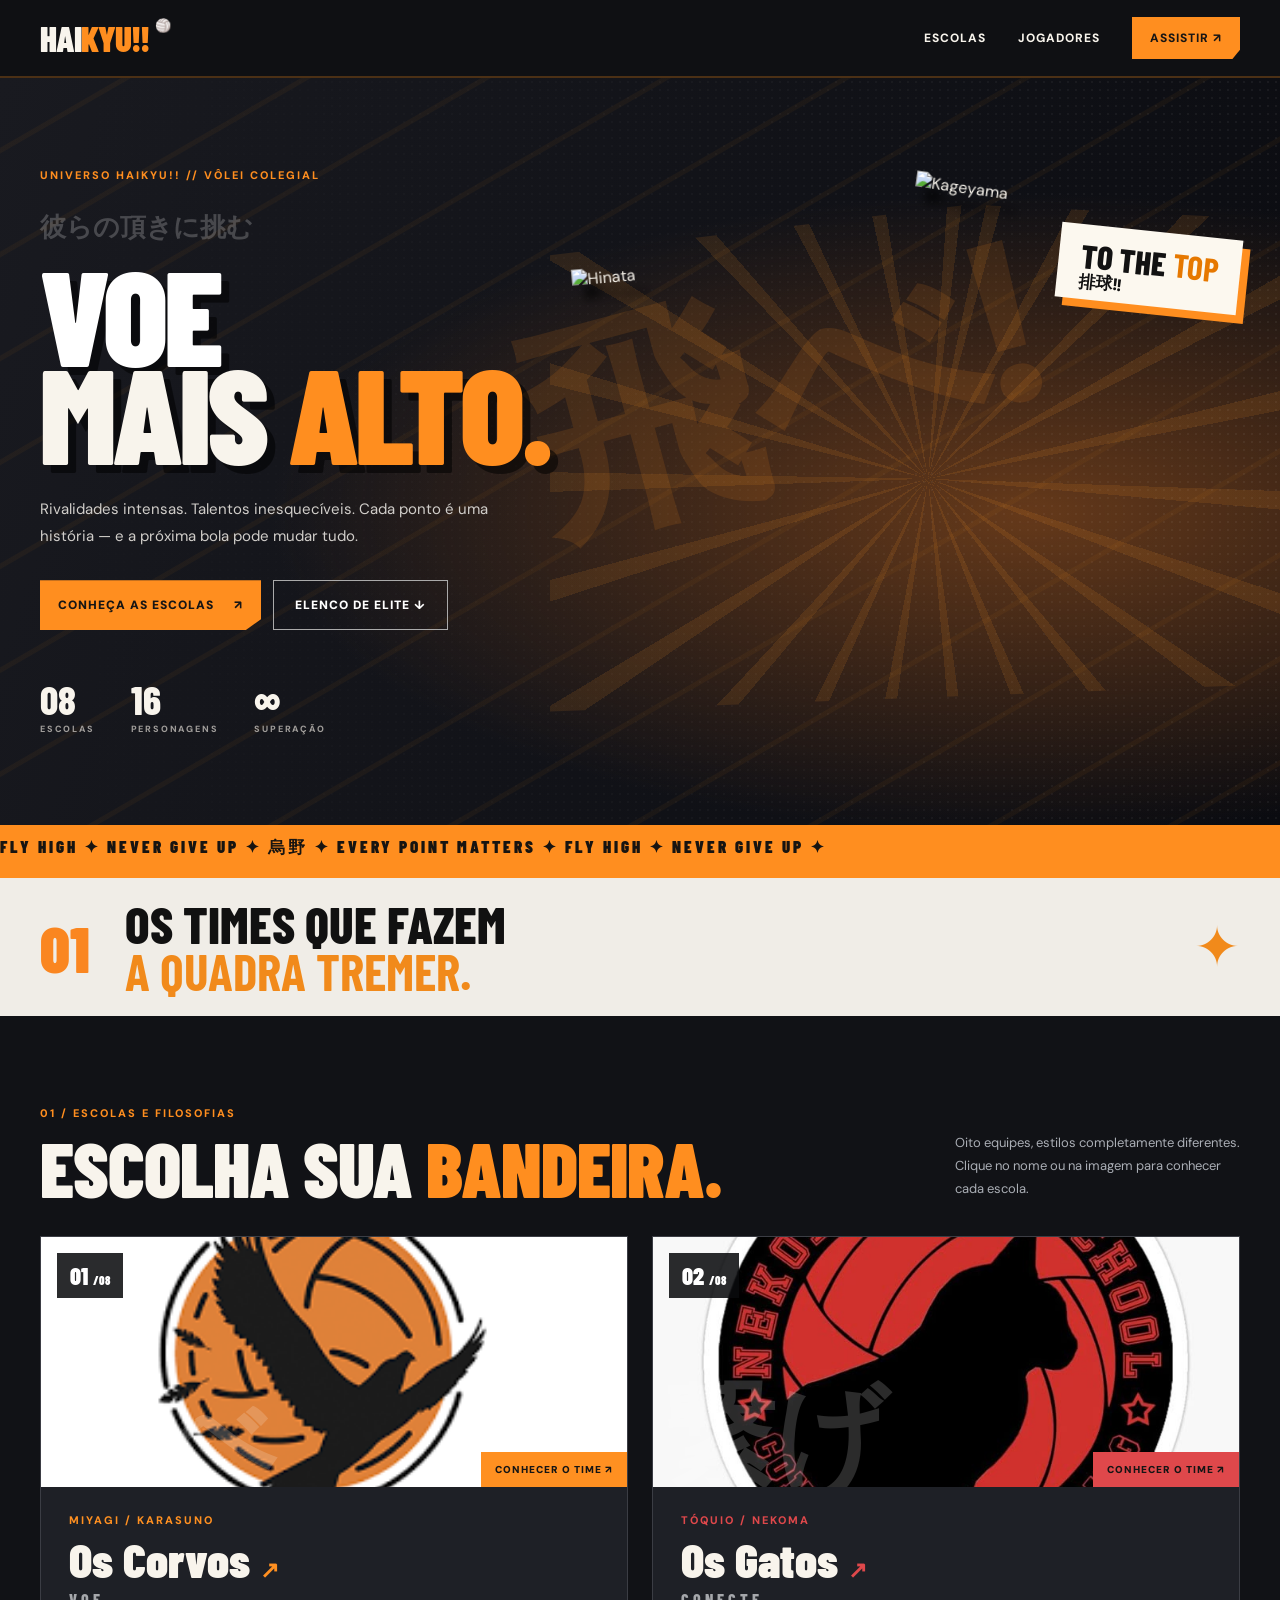
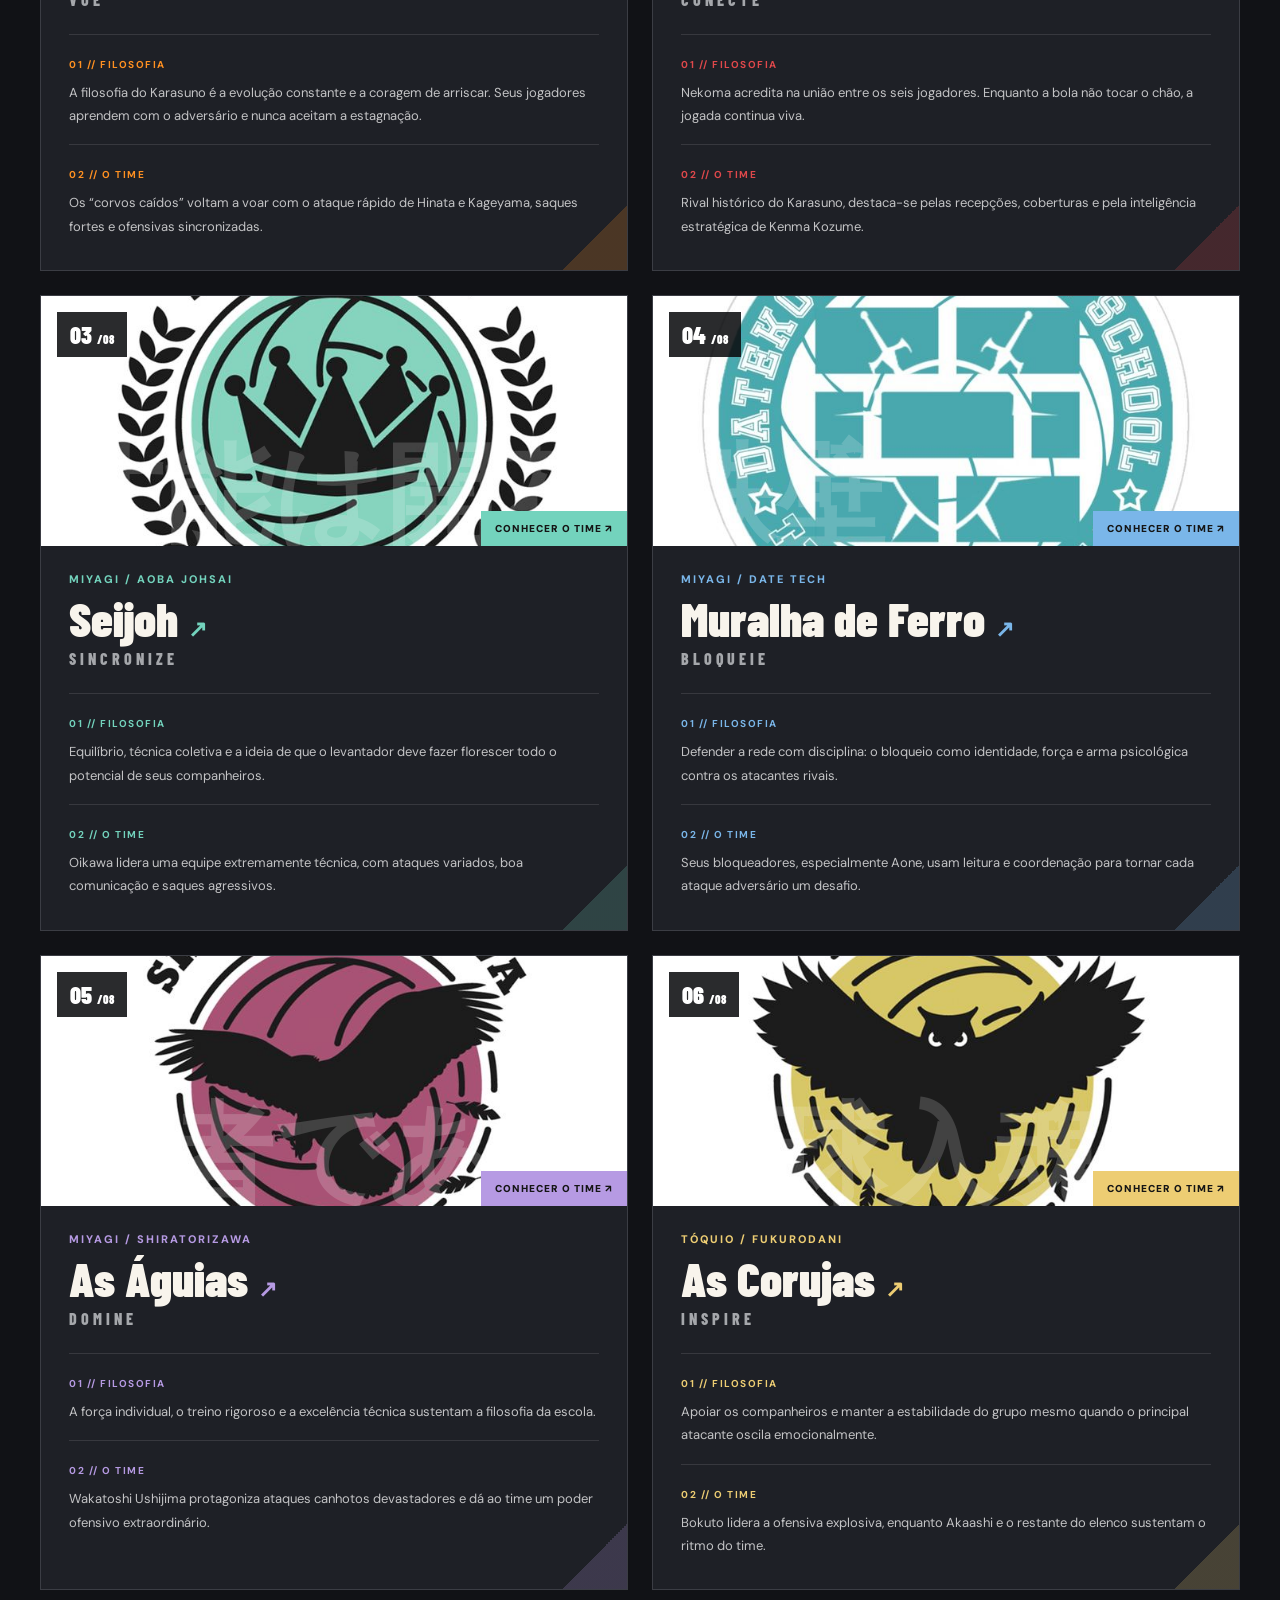
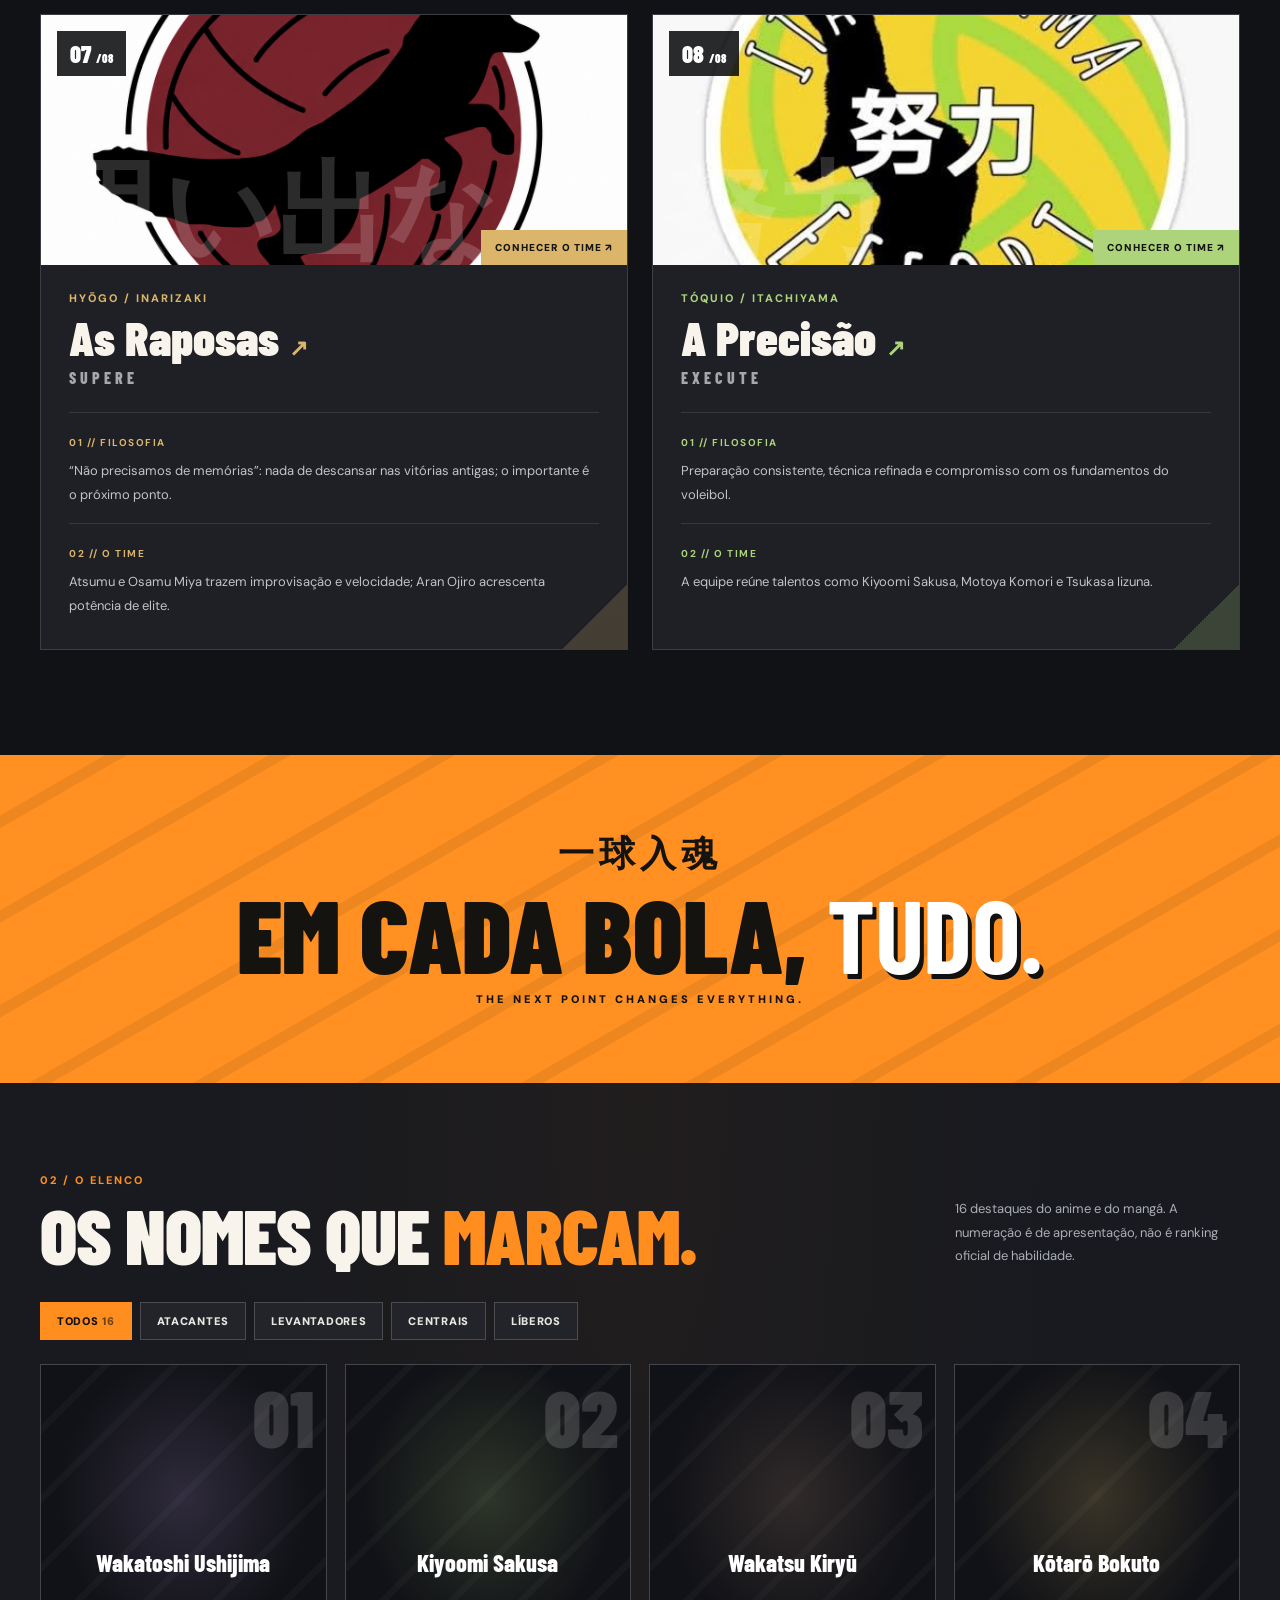
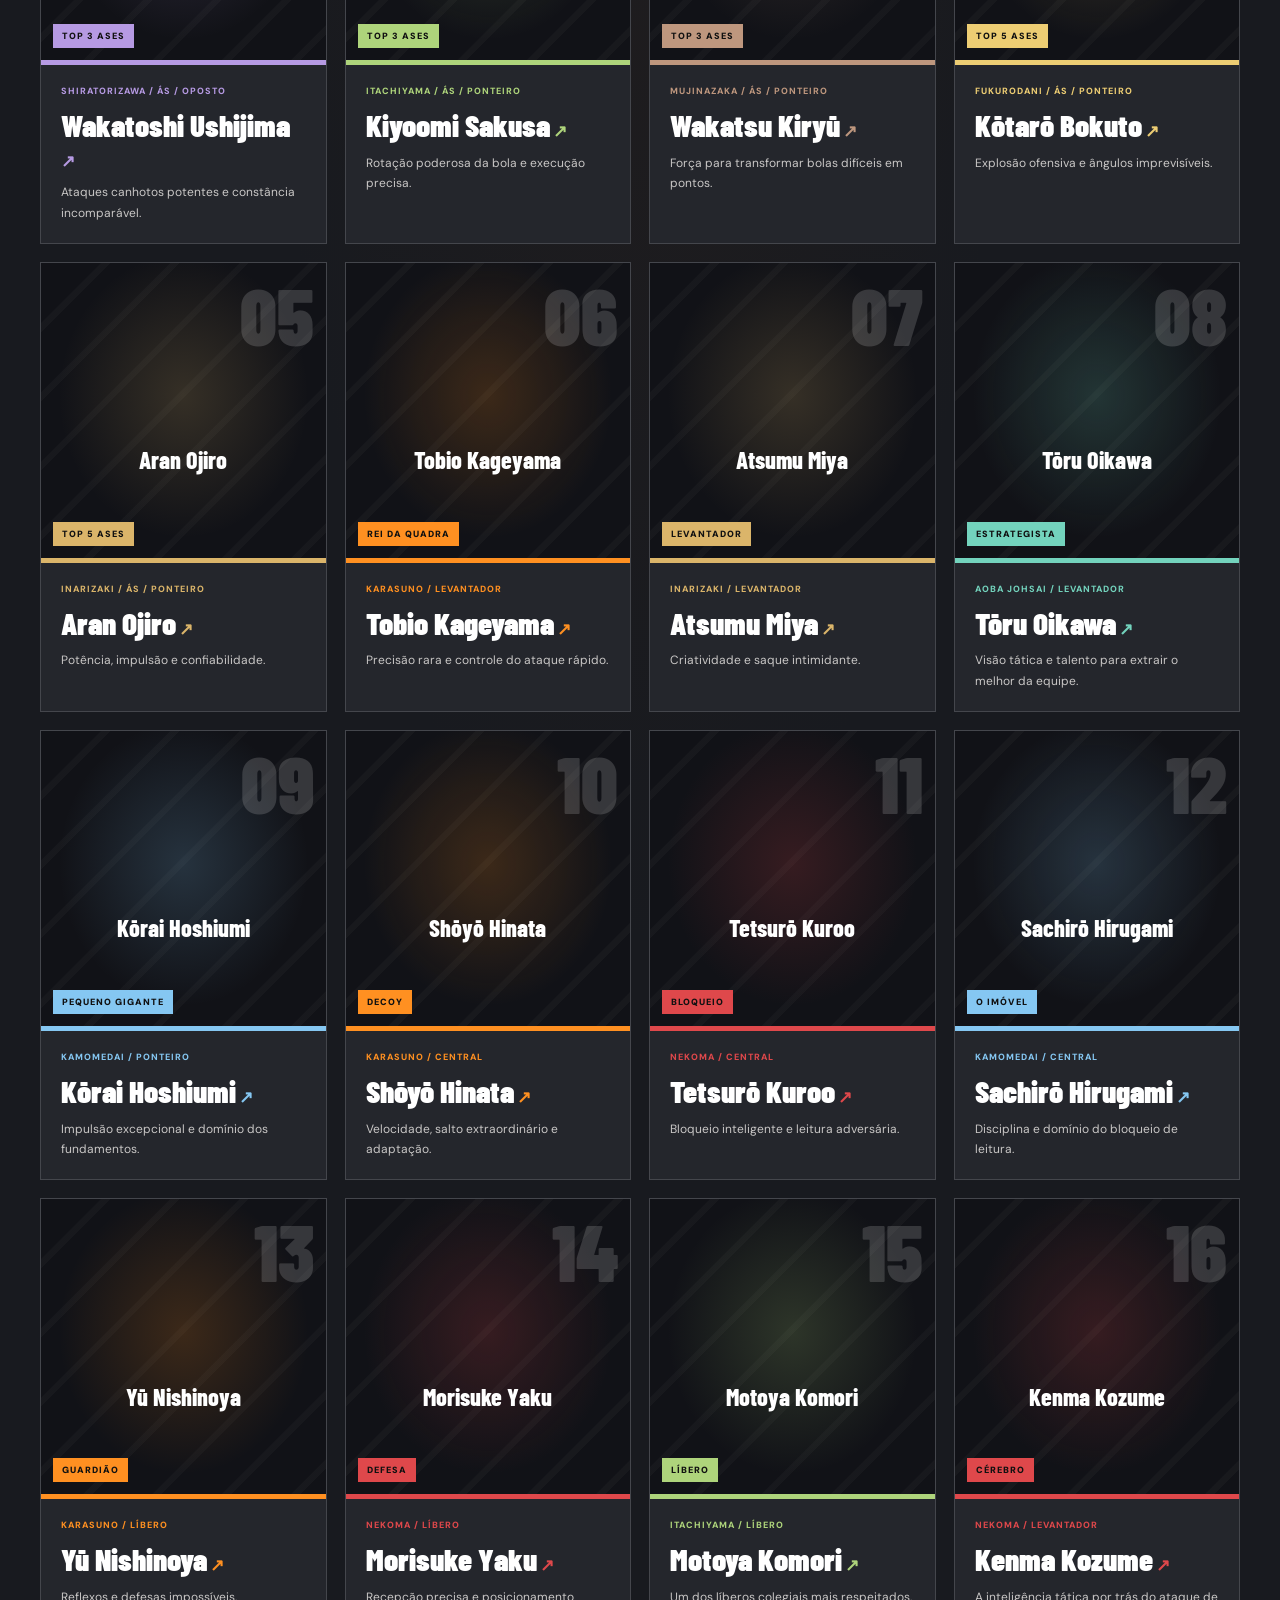
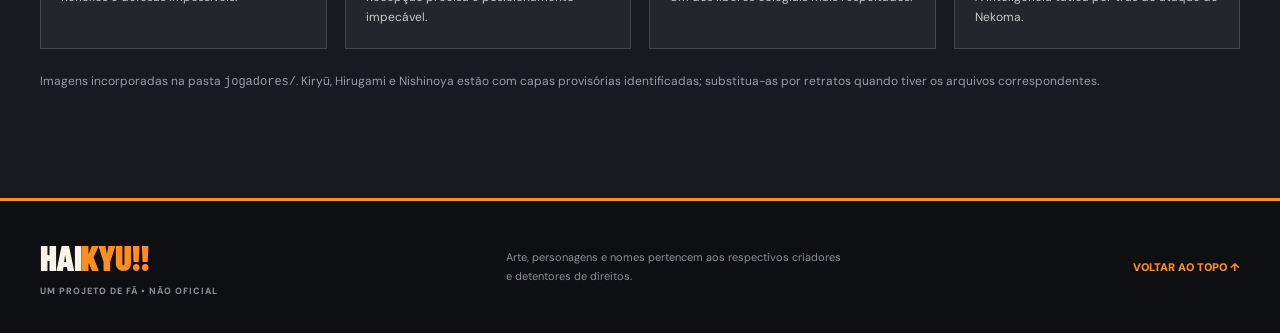
==== commit b434877d: "Add files via upload" ====
--- a/index.html
+++ b/index.html
@@ -1,1171 +1,82 @@
-
-<!DOCTYPE html>
-<html lang="pt-BR">
-
-<head>
-  <meta charset="UTF-8">
-  <meta name="viewport" content="width=device-width, initial-scale=1.0">
-  <meta name="theme-color" content="#101114">
-  <meta name="description" content="Conheça as escolas, os times e os jogadores mais talentosos de Haikyuu!!">
-  <title>HAIKYU!! | Além da Rede</title>
-
-  <link rel="preconnect" href="https://fonts.googleapis.com">
-  <link rel="preconnect" href="https://fonts.gstatic.com" crossorigin>
-
-  <link href="https://fonts.googleapis.com/css2?family=Bebas+Neue&family=Barlow+Condensed:wght@500;600;700;800;900&family=Inter:wght@400;500;600;700;800&display=swap" rel="stylesheet">
-
-  <link rel="stylesheet" href="style.css">
-</head>
-
-<body>
-
-  <!-- MENU PRINCIPAL -->
-
-  <header class="site-header">
-    <nav class="navbar container">
-
-      <a href="#inicio" class="logo">
-        HAI<span>KYU!!</span>
-      </a>
-
-      <div class="nav-links">
-        <a href="#inicio">Início</a>
-        <a href="#times">Times</a>
-        <a href="#jogadores">Jogadores</a>
-
-        <a
-          href="https://www.crunchyroll.com/pt-br/series/GY8VM8MWY/haikyu"
-          target="_blank"
-          rel="noopener noreferrer"
-          class="nav-watch">
-          ASSISTIR ↗
-        </a>
-      </div>
-
-    </nav>
-  </header>
-
-  <main>
-
-    <!-- PÁGINA INICIAL -->
-
-    <section class="hero" id="inicio">
-
-      <div class="hero-lines"></div>
-
-      <div class="container hero-content">
-
-        <div class="hero-text">
-
-          <p class="eyebrow">
-            🏐 O UNIVERSO DO VÔLEI COLEGIAL
-          </p>
-
-          <h1>
-            VOE <span>ALTO.</span>
-            <br>
-            JOGUE <em>ALÉM.</em>
-          </h1>
-
-          <p class="hero-description">
-            Talento. Rivalidade. Superação.
-
-            Entre em quadra e descubra as equipes,
-            estratégias e jogadores que tornam
-            <strong>HAIKYU!!</strong> uma história
-            inesquecível.
-          </p>
-
-          <div class="hero-buttons">
-            <a href="#times" class="btn btn-orange">
-              EXPLORAR TIMES ↗
-            </a>
-
-            <a href="#jogadores" class="btn btn-outline">
-              VER JOGADORES ↓
-            </a>
-          </div>
-
-          <div class="hero-stats">
-
-            <div>
-              <strong>08</strong>
-              <span>ESCOLAS</span>
-            </div>
-
-            <div>
-              <strong>16</strong>
-              <span>JOGADORES</span>
-            </div>
-
-            <div>
-              <strong>01</strong>
-              <span>PAIXÃO</span>
-            </div>
-
-          </div>
-
-        </div>
-
-        <div class="hero-decoration">
-
-          <div class="volleyball">
-            <div class="ball-line ball-line-1"></div>
-            <div class="ball-line ball-line-2"></div>
-            <div class="ball-line ball-line-3"></div>
-          </div>
-
-          <div class="hero-kanji">飛べ</div>
-
-          <div class="hero-caption">
-            FLY HIGH
-            <span>THE SKY IS THE LIMIT</span>
-          </div>
-
-        </div>
-
-      </div>
-
-      <div class="hero-bottom">
-        <span>春高バレー — SPRING HIGH</span>
-        <span>SCROLL TO EXPLORE ↓</span>
-      </div>
-
-    </section>
-
-    <!-- SEÇÃO DOS TIMES -->
-
-    <section class="section container" id="times">
-
-      <div class="section-heading">
-
-        <div>
-          <p class="section-kicker">01 / AS ESCOLAS</p>
-
-          <h2>
-            O CAMPO DE
-            <span>BATALHA.</span>
-          </h2>
-        </div>
-
-        <p class="heading-description">
-          Oito escolas. Oito filosofias.
-          Uma quadra onde qualquer ponto
-          pode mudar tudo.
-        </p>
-
-      </div>
-
-      <div class="teams-grid">
-
-        <!-- KARASUNO -->
-
-        <article class="team-card" style="--team:#ff901f">
-
-          <a
-            href="https://haikyuu.fandom.com/wiki/Karasuno_High"
-            target="_blank"
-            rel="noopener noreferrer"
-            class="team-image-link">
-
-            <div class="team-image">
-              <img src="karasuno.png" alt="Time de Karasuno" loading="lazy">
-
-              <span class="team-number">01 / 08</span>
-              <span class="team-open">VER NA WIKI ↗</span>
-            </div>
-
-          </a>
-
-          <div class="team-content">
-
-            <p class="team-school">
-              MIYAGI • KARASUNO HIGH
-            </p>
-
-            <h3>
-              <a
-                href="https://haikyuu.fandom.com/wiki/Karasuno_High"
-                target="_blank"
-                rel="noopener noreferrer">
-                Os Corvos ↗
-              </a>
-            </h3>
-
-            <p class="team-tagline">VOE</p>
-
-            <div class="team-detail">
-              <strong>FILOSOFIA</strong>
-
-              <p>
-                A filosofia do Karasuno é a evolução
-                constante e a coragem para arriscar.
-                Seus jogadores se recusam a estagnar
-                e preferem aprender com os adversários
-                durante as próprias partidas.
-              </p>
-            </div>
-
-            <div class="team-detail">
-              <strong>O TIME</strong>
-
-              <p>
-                Conhecidos como os "corvos caídos",
-                eles renascem com uma ofensiva
-                imprevisível. O ataque rápido de
-                Hinata e Kageyama, os saques
-                potentes e os ataques sincronizados
-                são suas marcas registradas.
-              </p>
-            </div>
-
-            <span class="team-slogan">
-              飛べ — FLY
-            </span>
-
-          </div>
-
-        </article>
-
-        <!-- NEKOMA -->
-
-        <article class="team-card" style="--team:#e64c47">
-
-          <a
-            href="https://haikyuu.fandom.com/wiki/Nekoma_High"
-            target="_blank"
-            rel="noopener noreferrer"
-            class="team-image-link">
-
-            <div class="team-image">
-              <img src="Nekoma.jpg" alt="Time de Nekoma" loading="lazy">
-
-              <span class="team-number">02 / 08</span>
-              <span class="team-open">VER NA WIKI ↗</span>
-            </div>
-
-          </a>
-
-          <div class="team-content">
-
-            <p class="team-school">TÓQUIO • NEKOMA HIGH</p>
-
-            <h3>
-              <a
-                href="https://haikyuu.fandom.com/wiki/Nekoma_High"
-                target="_blank"
-                rel="noopener noreferrer">
-                Os Gatos ↗
-              </a>
-            </h3>
-
-            <p class="team-tagline">CONECTE</p>
-
-            <div class="team-detail">
-              <strong>FILOSOFIA</strong>
-
-              <p>
-                A filosofia de Nekoma se baseia
-                na conexão perfeita entre os
-                jogadores. Enquanto a bola
-                permanecer em jogo, sempre
-                existirá a chance de vencer.
-              </p>
-            </div>
-
-            <div class="team-detail">
-              <strong>O TIME</strong>
-
-              <p>
-                Rivais históricos de Karasuno,
-                os gatos possuem uma das melhores
-                defesas da série. Suas recepções
-                e coberturas permitem que Kenma
-                Kozume controle o ritmo do jogo
-                com inteligência.
-              </p>
-            </div>
-
-            <span class="team-slogan">
-              繋げ — CONNECT
-            </span>
-
-          </div>
-
-        </article>
-
-        <!-- AOBA JOHSAI -->
-
-        <article class="team-card" style="--team:#72d6bf">
-
-          <a
-            href="https://haikyuu.fandom.com/wiki/Aoba_Johsai_High"
-            target="_blank"
-            rel="noopener noreferrer"
-            class="team-image-link">
-
-            <div class="team-image">
-              <img src="Aoba johnsai.jpg" alt="Time de Aoba Johsai" loading="lazy">
-
-              <span class="team-number">03 / 08</span>
-              <span class="team-open">VER NA WIKI ↗</span>
-            </div>
-
-          </a>
-
-          <div class="team-content">
-
-            <p class="team-school">
-              MIYAGI • AOBA JOHSAI
-            </p>
-
-            <h3>
-              <a
-                href="https://haikyuu.fandom.com/wiki/Aoba_Johsai_High"
-                target="_blank"
-                rel="noopener noreferrer">
-                Seijoh ↗
-              </a>
-            </h3>
-
-            <p class="team-tagline">SINCRONIZE</p>
-
-            <div class="team-detail">
-              <strong>FILOSOFIA</strong>
-
-              <p>
-                O Seijoh acredita que o
-                voleibol é um esporte coletivo.
-                O verdadeiro talento aparece
-                quando cada jogador alcança
-                seu potencial máximo através
-                da união da equipe.
-              </p>
-            </div>
-
-            <div class="team-detail">
-              <strong>O TIME</strong>
-
-              <p>
-                Liderado pelo brilhante levantador
-                Tōru Oikawa, o Seijoh é uma equipe
-                técnica e equilibrada. Destaca-se
-                pelos saques agressivos e pela
-                capacidade de explorar as
-                habilidades de seus atacantes.
-              </p>
-            </div>
-
-            <span class="team-slogan">
-              RULE THE COURT
-            </span>
-
-          </div>
-
-        </article>
-
-        <!-- DATE TECH -->
-
-        <article class="team-card" style="--team:#6fb9df">
-
-          <a
-            href="https://haikyuu.fandom.com/wiki/Date_Tech_High"
-            target="_blank"
-            rel="noopener noreferrer"
-            class="team-image-link">
-
-            <div class="team-image">
-              <img src="Date tech.jpg" alt="Time de Date Tech" loading="lazy">
-
-              <span class="team-number">04 / 08</span>
-              <span class="team-open">VER NA WIKI ↗</span>
-            </div>
-
-          </a>
-
-          <div class="team-content">
-
-            <p class="team-school">MIYAGI • DATE TECH</p>
-
-            <h3>
-              <a
-                href="https://haikyuu.fandom.com/wiki/Date_Tech_High"
-                target="_blank"
-                rel="noopener noreferrer">
-                Muralha de Ferro ↗
-              </a>
-            </h3>
-
-            <p class="team-tagline">BLOQUEIE</p>
-
-            <div class="team-detail">
-              <strong>FILOSOFIA</strong>
-
-              <p>
-                Date Tech acredita no domínio
-                da rede através de uma defesa
-                disciplinada. Seus jogadores
-                buscam impedir que os ataques
-                adversários ultrapassem
-                a famosa Muralha de Ferro.
-              </p>
-            </div>
-
-            <div class="team-detail">
-              <strong>O TIME</strong>
-
-              <p>
-                Especialistas em bloqueio,
-                utilizam o bloqueio de leitura,
-                reagindo ao levantamento rival.
-                Takanobu Aone é um dos
-                maiores símbolos dessa
-                identidade defensiva.
-              </p>
-            </div>
-
-            <span class="team-slogan">
-              IRON WALL
-            </span>
-
-          </div>
-
-        </article>
-
-        <!-- SHIRATORIZAWA -->
-
-        <article class="team-card" style="--team:#a58bd0">
-
-          <a
-            href="https://haikyuu.fandom.com/wiki/Shiratorizawa_Academy"
-            target="_blank"
-            rel="noopener noreferrer"
-            class="team-image-link">
-
-            <div class="team-image">
-              <img src="Shiratorizawa.jpg" alt="Time de Shiratorizawa" loading="lazy">
-
-              <span class="team-number">05 / 08</span>
-              <span class="team-open">VER NA WIKI ↗</span>
-            </div>
-
-          </a>
-
-          <div class="team-content">
-
-            <p class="team-school">
-              MIYAGI • SHIRATORIZAWA
-            </p>
-
-            <h3>
-              <a
-                href="https://haikyuu.fandom.com/wiki/Shiratorizawa_Academy"
-                target="_blank"
-                rel="noopener noreferrer">
-                As Águias ↗
-              </a>
-            </h3>
-
-            <p class="team-tagline">DOMINE</p>
-
-            <div class="team-detail">
-              <strong>FILOSOFIA</strong>
-
-              <p>
-                Shiratorizawa valoriza a força
-                individual, a preparação rigorosa
-                e a excelência técnica.
-                Sua estratégia busca superar
-                os adversários com
-                jogadores de elite.
-              </p>
-            </div>
-
-            <div class="team-detail">
-              <strong>O TIME</strong>
-
-              <p>
-                Seu principal destaque é
-                Wakatoshi Ushijima, um dos
-                três maiores ases colegiais
-                do Japão. A potência de seus
-                ataques canhotos transforma
-                Shiratorizawa em uma das
-                equipes mais perigosas.
-              </p>
-            </div>
-
-            <span class="team-slogan">
-              IRRESISTIBLE FORCE
-            </span>
-
-          </div>
-
-        </article>
-
-        <!-- FUKURODANI -->
-
-        <article class="team-card" style="--team:#e8c16a">
-
-          <a
-            href="https://haikyuu.fandom.com/wiki/Fukur%C5%8Ddani_Academy"
-            target="_blank"
-            rel="noopener noreferrer"
-            class="team-image-link">
-
-            <div class="team-image">
-              <img src="image.png" alt="Time de Fukurodani" loading="lazy">
-
-              <span class="team-number">06 / 08</span>
-              <span class="team-open">VER NA WIKI ↗</span>
-            </div>
-
-          </a>
-
-          <div class="team-content">
-
-            <p class="team-school">
-              TÓQUIO • FUKURODANI
-            </p>
-
-            <h3>
-              <a
-                href="https://haikyuu.fandom.com/wiki/Fukur%C5%8Ddani_Academy"
-                target="_blank"
-                rel="noopener noreferrer">
-                As Corujas ↗
-              </a>
-            </h3>
-
-            <p class="team-tagline">INSPIRE</p>
-
-            <div class="team-detail">
-              <strong>FILOSOFIA</strong>
-
-              <p>
-                Fukurodani acredita no apoio
-                mútuo. A equipe sabe que
-                um grande atacante só consegue
-                brilhar quando os outros
-                jogadores oferecem estabilidade
-                e suporte.
-              </p>
-            </div>
-
-            <div class="team-detail">
-              <strong>O TIME</strong>
-
-              <p>
-                Uma das grandes potências de
-                Tóquio, comandada pelo
-                carismático Kōtarō Bokuto.
-                Seus companheiros, especialmente
-                Akaashi, ajudam o capitão a
-                manter a confiança e explorar
-                todo seu potencial ofensivo.
-              </p>
-            </div>
-
-            <span class="team-slogan">
-              THE OWLS
-            </span>
-
-          </div>
-
-        </article>
-
-        <!-- INARIZAKI -->
-
-        <article class="team-card" style="--team:#d9b16c">
-
-          <a
-            href="https://haikyuu.fandom.com/wiki/Inarizaki_High"
-            target="_blank"
-            rel="noopener noreferrer"
-            class="team-image-link">
-
-            <div class="team-image">
-
-              <img
-                src="ChatGPT Image 18 de jun. de 2026, 09_52_28.png"
-                alt="Time de Inarizaki"
-                loading="lazy">
-
-              <span class="team-number">07 / 08</span>
-              <span class="team-open">VER NA WIKI ↗</span>
-            </div>
-
-          </a>
-
-          <div class="team-content">
-
-            <p class="team-school">
-              HYOGO • INARIZAKI
-            </p>
-
-            <h3>
-              <a
-                href="https://haikyuu.fandom.com/wiki/Inarizaki_High"
-                target="_blank"
-                rel="noopener noreferrer">
-                As Raposas ↗
-              </a>
-            </h3>
-
-            <p class="team-tagline">SUPERE</p>
-
-            <div class="team-detail">
-              <strong>FILOSOFIA</strong>
-
-              <p>
-                O lema de Inarizaki é
-                "Não precisamos de memórias".
-                A equipe não permite que
-                resultados anteriores determinem
-                seu futuro, valorizando
-                evolução e ousadia.
-              </p>
-            </div>
-
-            <div class="team-detail">
-              <strong>O TIME</strong>
-
-              <p>
-                Uma força avassaladora e
-                imprevisível. Os gêmeos Miya,
-                Atsumu e Osamu, executam
-                jogadas rápidas e criativas.
-                Aran Ojiro acrescenta uma
-                potência ofensiva de elite.
-              </p>
-            </div>
-
-            <span class="team-slogan">
-              WE DON'T NEED MEMORIES
-            </span>
-
-          </div>
-
-        </article>
-
-        <!-- ITACHIYAMA -->
-
-        <article class="team-card" style="--team:#a1d879">
-
-          <a
-            href="https://haikyuu.fandom.com/wiki/Itachiyama_Institute"
-            target="_blank"
-            rel="noopener noreferrer"
-            class="team-image-link">
-
-            <div class="team-image">
-
-              <img
-                src="itachimiya.jpg"
-                alt="Time de Itachiyama"
-                loading="lazy">
-
-              <span class="team-number">08 / 08</span>
-              <span class="team-open">VER NA WIKI ↗</span>
-            </div>
-
-          </a>
-
-          <div class="team-content">
-
-            <p class="team-school">
-              TÓQUIO • ITACHIYAMA
-            </p>
-
-            <h3>
-              <a
-                href="https://haikyuu.fandom.com/wiki/Itachiyama_Institute"
-                target="_blank"
-                rel="noopener noreferrer">
-                A Precisão ↗
-              </a>
-            </h3>
-
-            <p class="team-tagline">EXECUTE</p>
-
-            <div class="team-detail">
-              <strong>FILOSOFIA</strong>
-
-              <p>
-                Itachiyama representa a
-                excelência técnica e a
-                preparação minuciosa.
-                Sua equipe combina talentos
-                individuais de alto nível
-                com fundamentos sólidos.
-              </p>
-            </div>
-
-            <div class="team-detail">
-              <strong>O TIME</strong>
-
-              <p>
-                Uma das equipes favoritas
-                nas competições nacionais.
-                Destacam-se Kiyoomi Sakusa,
-                um dos três maiores ases,
-                Motoya Komori, líbero de elite,
-                e o levantador Tsukasa Iizuna.
-              </p>
-            </div>
-
-            <span class="team-slogan">
-              EFFORT
-            </span>
-
-          </div>
-
-        </article>
-
-      </div>
-
-    </section>
-
-    <!-- FAIXA DIVISÓRIA -->
-
-    <section class="interlude">
-
-      <div class="interlude-content">
-
-        <span>バレーボール</span>
-
-        <h2>
-          O PRÓXIMO PONTO
-          <em>É TUDO.</em>
-        </h2>
-
-        <span>THE NEXT POINT IS EVERYTHING</span>
-
-      </div>
-
-    </section>
-
-    <!-- JOGADORES -->
-
-    <section class="players-section" id="jogadores">
-
-      <div class="container">
-
-        <div class="section-heading">
-
-          <div>
-            <p class="section-kicker">
-              02 / ELITE EM QUADRA
-            </p>
-
-            <h2>
-              OS NOMES QUE
-              <span>MARCAM.</span>
-            </h2>
-          </div>
-
-          <p class="heading-description">
-            16 jogadores de destaque
-            do anime e do mangá,
-            cada um com um talento único.
-          </p>
-
-        </div>
-
-        <div class="players-notice">
-          ★ Os jogadores representam grandes talentos
-          da obra. A ordem abaixo não é um
-          ranking oficial de habilidade.
-          Alguns personagens também aparecem no mangá.
-        </div>
-
-        <!-- FILTROS -->
-
-        <div class="filter-buttons">
-
-          <button class="filter-btn active" data-filter="all">
-            TODOS
-          </button>
-
-          <button class="filter-btn" data-filter="ace">
-            ATACANTES
-          </button>
-
-          <button class="filter-btn" data-filter="setter">
-            LEVANTADORES
-          </button>
-
-          <button class="filter-btn" data-filter="middle">
-            CENTRAIS
-          </button>
-
-          <button class="filter-btn" data-filter="libero">
-            LÍBEROS
-          </button>
-
-        </div>
-
-        <!-- CARDS GERADOS PELO JAVASCRIPT -->
-
-        <div class="players-grid" id="playersGrid"></div>
-
-      </div>
-
-    </section>
-
-  </main>
-
-  <!-- RODAPÉ -->
-
-  <footer class="site-footer">
-
-    <div class="container footer-content">
-
-      <div>
-        <p class="footer-logo">
-          HAI<span>KYU!!</span>
-        </p>
-
-        <p>
-          VOE ALTO. JOGUE ALÉM.
-        </p>
-      </div>
-
-      <div class="footer-right">
-
-        <a href="#inicio">
-          ↑ VOLTAR AO TOPO
-        </a>
-
-        <p>
-          Fan site não oficial.
-          Haikyuu!! pertence aos seus
-          respectivos criadores e detentores de direitos.
-        </p>
-
-      </div>
-
-    </div>
-
-  </footer>
-
-  <!-- JAVASCRIPT -->
-
-  <script>
-
-    const players = [
-
-      {
-        name: "Wakatoshi Ushijima",
-        team: "Shiratorizawa",
-        position: "Oposto / Ás",
-        category: "ace",
-        image: "jogadores/ushijima.png",
-        description: "Ataques canhotos devastadores, potência física e consistência extraordinária.",
-        highlight: "TOP 3 ASES",
-        wiki: "Wakatoshi_Ushijima",
-        color: "#a58bd0"
-      },
-
-      {
-        name: "Kiyoomi Sakusa",
-        team: "Itachiyama",
-        position: "Ponteiro / Ás",
-        category: "ace",
-        image: "jogadores/sakusa.png",
-        description: "Técnica refinada, golpes com rotação impressionante e controle excepcional.",
-        highlight: "TOP 3 ASES",
-        wiki: "Kiyoomi_Sakusa",
-        color: "#a1d879"
-      },
-
-      {
-        name: "Wakatsu Kiryū",
-        team: "Mujinazaka",
-        position: "Ponteiro / Ás",
-        category: "ace",
-        image: "jogadores/kiryu.png",
-        description: "Força extraordinária e capacidade de atacar até mesmo levantamentos difíceis.",
-        highlight: "TOP 3 ASES",
-        wiki: "Wakatsu_Kiry%C5%AB",
-        color: "#a1887f"
-      },
-
-      {
-        name: "Kōtarō Bokuto",
-        team: "Fukurodani",
-        position: "Ponteiro / Ás",
-        category: "ace",
-        image: "jogadores/bokuto.png",
-        description: "Ataques explosivos, ângulos difíceis e uma energia que transforma partidas.",
-        highlight: "TOP 5 ASES",
-        wiki: "K%C5%8Dtar%C5%8D_Bokuto",
-        color: "#e8c16a"
-      },
-
-      {
-        name: "Aran Ojiro",
-        team: "Inarizaki",
-        position: "Ponteiro / Ás",
-        category: "ace",
-        image: "jogadores/aran.png",
-        description: "Ataques potentes, resistência física e uma presença ofensiva constante.",
-        highlight: "TOP 5 ASES",
-        wiki: "Aran_Ojiro",
-        color: "#d9b16c"
-      },
-
-      {
-        name: "Tobio Kageyama",
-        team: "Karasuno",
-        position: "Levantador",
-        category: "setter",
-        image: "jogadores/kageyama.png",
-        description: "Precisão fenomenal nos levantamentos e incrível evolução técnica.",
-        highlight: "REI DA QUADRA",
-        wiki: "Tobio_Kageyama",
-        color: "#ff901f"
-      },
-
-      {
-        name: "Atsumu Miya",
-        team: "Inarizaki",
-        position: "Levantador",
-        category: "setter",
-        image: "jogadores/atsumu.png",
-        description: "Criatividade, saques perigosos e habilidade para potencializar os atacantes.",
-        highlight: "LEVANTADOR DE ELITE",
-        wiki: "Atsumu_Miya",
-        color: "#d9b16c"
-      },
-
-      {
-        name: "Tōru Oikawa",
-        team: "Aoba Johsai",
-        position: "Levantador",
-        category: "setter",
-        image: "jogadores/oikawa.png",
-        description: "Liderança, saques devastadores e inteligência para aproveitar o talento coletivo.",
-        highlight: "GRANDE ESTRATEGISTA",
-        wiki: "T%C5%8Dru_Oikawa",
-        color: "#72d6bf"
-      },
-
-      {
-        name: "Kōrai Hoshiumi",
-        team: "Kamomedai",
-        position: "Ponteiro",
-        category: "ace",
-        image: "jogadores/hoshiumi.png",
-        description: "Impulsão extraordinária, domínio técnico e capacidade ofensiva versátil.",
-        highlight: "PEQUENO GIGANTE",
-        wiki: "K%C5%8Drai_Hoshiumi",
-        color: "#70b8ff"
-      },
-
-      {
-        name: "Shōyō Hinata",
-        team: "Karasuno",
-        position: "Central",
-        category: "middle",
-        image: "jogadores/hinata.png",
-        description: "Velocidade, salto excepcional e instinto ofensivo impressionante.",
-        highlight: "O MAIOR DECOY",
-        wiki: "Sh%C5%8Dy%C5%8D_Hinata",
-        color: "#ff901f"
-      },
-
-      {
-        name: "Tetsurō Kuroo",
-        team: "Nekoma",
-        position: "Central",
-        category: "middle",
-        image: "jogadores/kuroo.png",
-        description: "Bloqueio inteligente, leitura de ataques e liderança defensiva.",
-        highlight: "MESTRE DO BLOQUEIO",
-        wiki: "Tetsur%C5%8D_Kuroo",
-        color: "#e64c47"
-      },
-
-      {
-        name: "Sachirō Hirugami",
-        team: "Kamomedai",
-        position: "Central",
-        category: "middle",
-        image: "jogadores/hirugami.png",
-        description: "Bloqueios precisos, disciplina e excelente controle defensivo.",
-        highlight: "O IMÓVEL",
-        wiki: "Sachir%C5%8D_Hirugami",
-        color: "#70b8ff"
-      },
-
-      {
-        name: "Yū Nishinoya",
-        team: "Karasuno",
-        position: "Líbero",
-        category: "libero",
-        image: "jogadores/nishinoya.png",
-        description: "Reflexos impressionantes e recepções capazes de salvar bolas impossíveis.",
-        highlight: "GUARDIÃO DE KARASUNO",
-        wiki: "Y%C5%AB_Nishinoya",
-        color: "#ff901f"
-      },
-
-      {
-        name: "Morisuke Yaku",
-        team: "Nekoma",
-        position: "Líbero",
-        category: "libero",
-        image: "jogadores/yaku.png",
-        description: "Posicionamento impecável e grande habilidade na recepção.",
-        highlight: "DEFESA DE ELITE",
-        wiki: "Morisuke_Yaku",
-        color: "#e64c47"
-      },
-
-      {
-        name: "Motoya Komori",
-        team: "Itachiyama",
-        position: "Líbero",
-        category: "libero",
-        image: "jogadores/komori.png",
-        description: "Considerado um dos melhores líberos colegiais de sua geração.",
-        highlight: "LÍBERO DE ELITE",
-        wiki: "Motoya_Komori",
-        color: "#a1d879"
-      },
-
-      {
-        name: "Kenma Kozume",
-        team: "Nekoma",
-        position: "Levantador",
-        category: "setter",
-        image: "jogadores/kenma.png",
-        description: "Inteligência estratégica, leitura de adversários e controle do ritmo do jogo.",
-        highlight: "CÉREBRO DE NEKOMA",
-        wiki: "Kenma_Kozume",
-        color: "#e64c47"
-      }
-
-    ];
-
-    // GERA OS CARDS DOS JOGADORES
-
-    const playersGrid =
-      document.getElementById("playersGrid");
-
-    players.forEach((player, index) => {
-
-      const card = document.createElement("article");
-
-      card.className = "player-card";
-
-      card.dataset.position = player.category;
-
-      card.style.setProperty(
-        "--player-color",
-        player.color
-      );
-
-      // Cria um link para a Wiki
-      const wikiURL =
-        "https://haikyuu.fandom.com/wiki/" + player.wiki;
-
-      card.innerHTML = `
-
-        <a
-          href="${wikiURL}"
-          target="_blank"
-          rel="noopener noreferrer"
-          class="player-link">
-
-          <div class="player-image">
-
-            <img
-              src="${player.image}"
-              alt="Imagem de ${player.name}"
-              loading="lazy"
-              onerror="this.style.display='none'; this.parentElement.classList.add('no-image');">
-
-            <span class="player-number">
-              ${String(index + 1).padStart(2, "0")}
-            </span>
-
-            <span class="player-image-text">
-              ${player.name}
-            </span>
-
-          </div>
-
-          <div class="player-content">
-
-            <p class="player-team">
-              ${player.team.toUpperCase()}
-            </p>
-
-            <h3>
-              ${player.name}
-              <span>↗</span>
-            </h3>
-
-            <p class="player-position">
-              ${player.position}
-            </p>
-
-            <p class="player-description">
-              ${player.description}
-            </p>
-
-            <span class="player-highlight">
-              ★ ${player.highlight}
-            </span>
-
-          </div>
-
-        </a>
-
-      `;
-
-      playersGrid.appendChild(card);
-
-    });
-
-    // FILTROS DOS JOGADORES
-
-    const filterButtons =
-      document.querySelectorAll(".filter-btn");
-
-    filterButtons.forEach(button => {
-
-      button.addEventListener("click", () => {
-
-        const filter = button.dataset.filter;
-
-        filterButtons.forEach(btn => {
-          btn.classList.remove("active");
-        });
-
-        button.classList.add("active");
-
-        document.querySelectorAll(".player-card")
-          .forEach(card => {
-
-            if (
-              filter === "all" ||
-              card.dataset.position === filter
-            ) {
-              card.style.display = "block";
-            } else {
-              card.style.display = "none";
-            }
-
-          });
-
-      });
-
-    });
-
-  </script>
-
-</body>
-</html>
+<!doctype html>
+<html lang="pt-BR"><head><meta charset="utf-8"><meta name="viewport" content="width=device-width,initial-scale=1"><meta name="theme-color" content="#101013"><meta name="description" content="Fan site de Haikyuu!! com oito escolas e 16 jogadores."><title>HAIKYU!! — VOE MAIS ALTO</title><link rel="preconnect" href="https://fonts.googleapis.com"><link rel="preconnect" href="https://fonts.gstatic.com" crossorigin><link href="https://fonts.googleapis.com/css2?family=Barlow+Condensed:wght@500;600;700;800;900&family=DM+Sans:wght@400;500;600;700;800&display=swap" rel="stylesheet"><link rel="stylesheet" href="style.css"></head>
+<body><header class="header"><nav class="nav wrap"><a class="wordmark" href="#inicio">HAI<span>KYU!!</span><sup>🏐</sup></a><div class="navlinks"><a href="#times">ESCOLAS</a><a href="#jogadores">JOGADORES</a><a class="watch" href="https://www.crunchyroll.com/pt-br/series/GY8VM8MWY/haikyu" target="_blank" rel="noopener noreferrer">ASSISTIR ↗</a></div></nav></header>
+<main><section class="hero" id="inicio"><div class="speedlines"></div><div class="wrap hero-layout"><div class="hero-copy"><div class="tiny marker">UNIVERSO HAIKYU!! // VÔLEI COLEGIAL</div><div class="hero-eyebrow">彼らの頂きに挑む</div><h1><span>VOE</span><br>MAIS <em>ALTO.</em></h1><p>Rivalidades intensas. Talentos inesquecíveis. Cada ponto é uma história — e a próxima bola pode mudar tudo.</p><div class="actions"><a class="button main-btn" href="#times">CONHEÇA AS ESCOLAS <span>↗</span></a><a class="button ghost-btn" href="#jogadores">ELENCO DE ELITE ↓</a></div><div class="hero-stats"><div><b>08</b><small>ESCOLAS</small></div><div><b>16</b><small>PERSONAGENS</small></div><div><b>∞</b><small>SUPERAÇÃO</small></div></div></div><div class="hero-art"><div class="manga-burst"></div><div class="kanji">飛べ!</div><img class="hero-hinata" src="jogadores/hinata.png" alt="Hinata" fetchpriority="high"><img class="hero-kageyama" src="jogadores/kageyama.png" alt="Kageyama" fetchpriority="high"><div class="floating-tag">TO THE <strong>TOP</strong><span>排球!!</span></div></div></div><div class="hero-marquee"><div>FLY HIGH ✦ NEVER GIVE UP ✦ 烏野 ✦ EVERY POINT MATTERS ✦ FLY HIGH ✦ NEVER GIVE UP ✦</div></div></section>
+<section class="intro-band"><div class="wrap band-content"><span>01</span><p>OS TIMES QUE FAZEM<br><strong>A QUADRA TREMER.</strong></p><div class="band-ball" aria-hidden="true">✦</div></div></section>
+<section class="section wrap" id="times"><div class="heading"><div><div class="tiny marker">01 / ESCOLAS E FILOSOFIAS</div><h2>ESCOLHA SUA <span>BANDEIRA.</span></h2></div><p>Oito equipes, estilos completamente diferentes. Clique no nome ou na imagem para conhecer cada escola.</p></div><div class="team-grid"><article class="team-card" style="--accent:#ff9021" id="time-1">
+ <a href="https://haikyuu.fandom.com/wiki/Karasuno_High" target="_blank" rel="noopener noreferrer" class="team-photo" aria-label="Ver Karasuno na wiki">
+  <img src="karasuno.png" alt="Equipe Karasuno" loading="lazy" onerror="this.style.opacity=0"><span class="team-art">飛べ</span><span class="team-counter">01 <small>/08</small></span><span class="team-view">CONHECER O TIME ↗</span>
+ </a>
+ <div class="team-copy"><div class="tiny">MIYAGI / KARASUNO</div><h3><a href="https://haikyuu.fandom.com/wiki/Karasuno_High" target="_blank" rel="noopener noreferrer">Os Corvos <span>↗</span></a></h3><div class="team-motto">VOE</div>
+ <div class="detail"><b>01 // FILOSOFIA</b><p>A filosofia do Karasuno é a evolução constante e a coragem de arriscar. Seus jogadores aprendem com o adversário e nunca aceitam a estagnação.</p></div><div class="detail"><b>02 // O TIME</b><p>Os “corvos caídos” voltam a voar com o ataque rápido de Hinata e Kageyama, saques fortes e ofensivas sincronizadas.</p></div>
+ </div></article>
+<article class="team-card" style="--accent:#df484b" id="time-2">
+ <a href="https://haikyuu.fandom.com/wiki/Nekoma_High" target="_blank" rel="noopener noreferrer" class="team-photo" aria-label="Ver Nekoma na wiki">
+  <img src="Nekoma.jpg" alt="Equipe Nekoma" loading="lazy" onerror="this.style.opacity=0"><span class="team-art">繋げ</span><span class="team-counter">02 <small>/08</small></span><span class="team-view">CONHECER O TIME ↗</span>
+ </a>
+ <div class="team-copy"><div class="tiny">TÓQUIO / NEKOMA</div><h3><a href="https://haikyuu.fandom.com/wiki/Nekoma_High" target="_blank" rel="noopener noreferrer">Os Gatos <span>↗</span></a></h3><div class="team-motto">CONECTE</div>
+ <div class="detail"><b>01 // FILOSOFIA</b><p>Nekoma acredita na união entre os seis jogadores. Enquanto a bola não tocar o chão, a jogada continua viva.</p></div><div class="detail"><b>02 // O TIME</b><p>Rival histórico do Karasuno, destaca-se pelas recepções, coberturas e pela inteligência estratégica de Kenma Kozume.</p></div>
+ </div></article>
+<article class="team-card" style="--accent:#73d3bd" id="time-3">
+ <a href="https://haikyuu.fandom.com/wiki/Aoba_Johsai_High" target="_blank" rel="noopener noreferrer" class="team-photo" aria-label="Ver Aoba Johsai na wiki">
+  <img src="Aoba johnsai.jpg" alt="Equipe Aoba Johsai" loading="lazy" onerror="this.style.opacity=0"><span class="team-art">才能は開花させるもの</span><span class="team-counter">03 <small>/08</small></span><span class="team-view">CONHECER O TIME ↗</span>
+ </a>
+ <div class="team-copy"><div class="tiny">MIYAGI / AOBA JOHSAI</div><h3><a href="https://haikyuu.fandom.com/wiki/Aoba_Johsai_High" target="_blank" rel="noopener noreferrer">Seijoh <span>↗</span></a></h3><div class="team-motto">SINCRONIZE</div>
+ <div class="detail"><b>01 // FILOSOFIA</b><p>Equilíbrio, técnica coletiva e a ideia de que o levantador deve fazer florescer todo o potencial de seus companheiros.</p></div><div class="detail"><b>02 // O TIME</b><p>Oikawa lidera uma equipe extremamente técnica, com ataques variados, boa comunicação e saques agressivos.</p></div>
+ </div></article>
+<article class="team-card" style="--accent:#7ab6e9" id="time-4">
+ <a href="https://haikyuu.fandom.com/wiki/Date_Tech_High" target="_blank" rel="noopener noreferrer" class="team-photo" aria-label="Ver Date Tech na wiki">
+  <img src="Date tech.jpg" alt="Equipe Date Tech" loading="lazy" onerror="this.style.opacity=0"><span class="team-art">鉄壁</span><span class="team-counter">04 <small>/08</small></span><span class="team-view">CONHECER O TIME ↗</span>
+ </a>
+ <div class="team-copy"><div class="tiny">MIYAGI / DATE TECH</div><h3><a href="https://haikyuu.fandom.com/wiki/Date_Tech_High" target="_blank" rel="noopener noreferrer">Muralha de Ferro <span>↗</span></a></h3><div class="team-motto">BLOQUEIE</div>
+ <div class="detail"><b>01 // FILOSOFIA</b><p>Defender a rede com disciplina: o bloqueio como identidade, força e arma psicológica contra os atacantes rivais.</p></div><div class="detail"><b>02 // O TIME</b><p>Seus bloqueadores, especialmente Aone, usam leitura e coordenação para tornar cada ataque adversário um desafio.</p></div>
+ </div></article>
+<article class="team-card" style="--accent:#b69ae3" id="time-5">
+ <a href="https://haikyuu.fandom.com/wiki/Shiratorizawa_Academy" target="_blank" rel="noopener noreferrer" class="team-photo" aria-label="Ver Shiratorizawa na wiki">
+  <img src="Shiratorizawa.jpg" alt="Equipe Shiratorizawa" loading="lazy" onerror="this.style.opacity=0"><span class="team-art">強者であれ</span><span class="team-counter">05 <small>/08</small></span><span class="team-view">CONHECER O TIME ↗</span>
+ </a>
+ <div class="team-copy"><div class="tiny">MIYAGI / SHIRATORIZAWA</div><h3><a href="https://haikyuu.fandom.com/wiki/Shiratorizawa_Academy" target="_blank" rel="noopener noreferrer">As Águias <span>↗</span></a></h3><div class="team-motto">DOMINE</div>
+ <div class="detail"><b>01 // FILOSOFIA</b><p>A força individual, o treino rigoroso e a excelência técnica sustentam a filosofia da escola.</p></div><div class="detail"><b>02 // O TIME</b><p>Wakatoshi Ushijima protagoniza ataques canhotos devastadores e dá ao time um poder ofensivo extraordinário.</p></div>
+ </div></article>
+<article class="team-card" style="--accent:#edcd73" id="time-6">
+ <a href="https://haikyuu.fandom.com/wiki/Fukur%C5%8Ddani_Academy" target="_blank" rel="noopener noreferrer" class="team-photo" aria-label="Ver Fukurodani na wiki">
+  <img src="image.png" alt="Equipe Fukurodani" loading="lazy" onerror="this.style.opacity=0"><span class="team-art">一球入魂</span><span class="team-counter">06 <small>/08</small></span><span class="team-view">CONHECER O TIME ↗</span>
+ </a>
+ <div class="team-copy"><div class="tiny">TÓQUIO / FUKURODANI</div><h3><a href="https://haikyuu.fandom.com/wiki/Fukur%C5%8Ddani_Academy" target="_blank" rel="noopener noreferrer">As Corujas <span>↗</span></a></h3><div class="team-motto">INSPIRE</div>
+ <div class="detail"><b>01 // FILOSOFIA</b><p>Apoiar os companheiros e manter a estabilidade do grupo mesmo quando o principal atacante oscila emocionalmente.</p></div><div class="detail"><b>02 // O TIME</b><p>Bokuto lidera a ofensiva explosiva, enquanto Akaashi e o restante do elenco sustentam o ritmo do time.</p></div>
+ </div></article>
+<article class="team-card" style="--accent:#dbb56a" id="time-7">
+ <a href="https://haikyuu.fandom.com/wiki/Inarizaki_High" target="_blank" rel="noopener noreferrer" class="team-photo" aria-label="Ver Inarizaki na wiki">
+  <img src="ChatGPT Image 18 de jun. de 2026, 09_52_28.png" alt="Equipe Inarizaki" loading="lazy" onerror="this.style.opacity=0"><span class="team-art">思い出なんかいらん</span><span class="team-counter">07 <small>/08</small></span><span class="team-view">CONHECER O TIME ↗</span>
+ </a>
+ <div class="team-copy"><div class="tiny">HYŌGO / INARIZAKI</div><h3><a href="https://haikyuu.fandom.com/wiki/Inarizaki_High" target="_blank" rel="noopener noreferrer">As Raposas <span>↗</span></a></h3><div class="team-motto">SUPERE</div>
+ <div class="detail"><b>01 // FILOSOFIA</b><p>“Não precisamos de memórias”: nada de descansar nas vitórias antigas; o importante é o próximo ponto.</p></div><div class="detail"><b>02 // O TIME</b><p>Atsumu e Osamu Miya trazem improvisação e velocidade; Aran Ojiro acrescenta potência de elite.</p></div>
+ </div></article>
+<article class="team-card" style="--accent:#aed47b" id="time-8">
+ <a href="https://haikyuu.fandom.com/wiki/Itachiyama_Institute" target="_blank" rel="noopener noreferrer" class="team-photo" aria-label="Ver Itachiyama na wiki">
+  <img src="itachimiya.jpg" alt="Equipe Itachiyama" loading="lazy" onerror="this.style.opacity=0"><span class="team-art">努力</span><span class="team-counter">08 <small>/08</small></span><span class="team-view">CONHECER O TIME ↗</span>
+ </a>
+ <div class="team-copy"><div class="tiny">TÓQUIO / ITACHIYAMA</div><h3><a href="https://haikyuu.fandom.com/wiki/Itachiyama_Institute" target="_blank" rel="noopener noreferrer">A Precisão <span>↗</span></a></h3><div class="team-motto">EXECUTE</div>
+ <div class="detail"><b>01 // FILOSOFIA</b><p>Preparação consistente, técnica refinada e compromisso com os fundamentos do voleibol.</p></div><div class="detail"><b>02 // O TIME</b><p>A equipe reúne talentos como Kiyoomi Sakusa, Motoya Komori e Tsukasa Iizuna.</p></div>
+ </div></article></div></section>
+<section class="break-section"><div class="wrap"><div class="break-jp">一球入魂</div><p>EM CADA BOLA, <strong>TUDO.</strong></p><span>THE NEXT POINT CHANGES EVERYTHING.</span></div></section>
+<section class="section players-section" id="jogadores"><div class="wrap"><div class="heading"><div><div class="tiny marker">02 / O ELENCO</div><h2>OS NOMES QUE <span>MARCAM.</span></h2></div><p>16 destaques do anime e do mangá. A numeração é de apresentação, não é ranking oficial de habilidade.</p></div><div class="player-controls" role="group" aria-label="Filtrar por posição"><button class="filter active" data-filter="all" aria-pressed="true">TODOS <span>16</span></button><button class="filter" data-filter="ace" aria-pressed="false">ATACANTES</button><button class="filter" data-filter="setter" aria-pressed="false">LEVANTADORES</button><button class="filter" data-filter="middle" aria-pressed="false">CENTRAIS</button><button class="filter" data-filter="libero" aria-pressed="false">LÍBEROS</button></div><div id="playerGrid" class="player-grid"></div><p class="note">Imagens incorporadas na pasta <code>jogadores/</code>. Kiryū, Hirugami e Nishinoya estão com capas provisórias identificadas; substitua-as por retratos quando tiver os arquivos correspondentes.</p></div></section></main>
+<footer><div class="wrap footer-inner"><div><div class="wordmark">HAI<span>KYU!!</span></div><small>UM PROJETO DE FÃ • NÃO OFICIAL</small></div><p>Arte, personagens e nomes pertencem aos respectivos criadores e detentores de direitos.</p><a href="#inicio">VOLTAR AO TOPO ↑</a></div></footer>
+<script>
+const players=[{"name": "Wakatoshi Ushijima", "team": "Shiratorizawa", "position": "Ás / Oposto", "category": "ace", "image": "jogadores/ushijima.png", "description": "Ataques canhotos potentes e constância incomparável.", "wiki": "Wakatoshi_Ushijima", "color": "#b69ae3", "highlight": "TOP 3 ASES", "number": "01"}, {"name": "Kiyoomi Sakusa", "team": "Itachiyama", "position": "Ás / Ponteiro", "category": "ace", "image": "jogadores/sakusa.png", "description": "Rotação poderosa da bola e execução precisa.", "wiki": "Kiyoomi_Sakusa", "color": "#aed47b", "highlight": "TOP 3 ASES", "number": "02"}, {"name": "Wakatsu Kiryū", "team": "Mujinazaka", "position": "Ás / Ponteiro", "category": "ace", "image": "jogadores/kiryu.png", "description": "Força para transformar bolas difíceis em pontos.", "wiki": "Wakatsu_Kiry%C5%AB", "color": "#be977e", "highlight": "TOP 3 ASES", "number": "03"}, {"name": "Kōtarō Bokuto", "team": "Fukurodani", "position": "Ás / Ponteiro", "category": "ace", "image": "jogadores/bokuto.png", "description": "Explosão ofensiva e ângulos imprevisíveis.", "wiki": "K%C5%8Dtar%C5%8D_Bokuto", "color": "#edcd73", "highlight": "TOP 5 ASES", "number": "04"}, {"name": "Aran Ojiro", "team": "Inarizaki", "position": "Ás / Ponteiro", "category": "ace", "image": "jogadores/aran.png", "description": "Potência, impulsão e confiabilidade.", "wiki": "Aran_Ojiro", "color": "#dbb56a", "highlight": "TOP 5 ASES", "number": "05"}, {"name": "Tobio Kageyama", "team": "Karasuno", "position": "Levantador", "category": "setter", "image": "jogadores/kageyama.png", "description": "Precisão rara e controle do ataque rápido.", "wiki": "Tobio_Kageyama", "color": "#ff9021", "highlight": "REI DA QUADRA", "number": "06"}, {"name": "Atsumu Miya", "team": "Inarizaki", "position": "Levantador", "category": "setter", "image": "jogadores/atsumu.png", "description": "Criatividade e saque intimidante.", "wiki": "Atsumu_Miya", "color": "#dbb56a", "highlight": "LEVANTADOR", "number": "07"}, {"name": "Tōru Oikawa", "team": "Aoba Johsai", "position": "Levantador", "category": "setter", "image": "jogadores/oikawa.png", "description": "Visão tática e talento para extrair o melhor da equipe.", "wiki": "T%C5%8Dru_Oikawa", "color": "#73d3bd", "highlight": "ESTRATEGISTA", "number": "08"}, {"name": "Kōrai Hoshiumi", "team": "Kamomedai", "position": "Ponteiro", "category": "ace", "image": "jogadores/hoshiumi.png", "description": "Impulsão excepcional e domínio dos fundamentos.", "wiki": "K%C5%8Drai_Hoshiumi", "color": "#85c7f2", "highlight": "PEQUENO GIGANTE", "number": "09"}, {"name": "Shōyō Hinata", "team": "Karasuno", "position": "Central", "category": "middle", "image": "jogadores/hinata.png", "description": "Velocidade, salto extraordinário e adaptação.", "wiki": "Sh%C5%8Dy%C5%8D_Hinata", "color": "#ff9021", "highlight": "DECOY", "number": "10"}, {"name": "Tetsurō Kuroo", "team": "Nekoma", "position": "Central", "category": "middle", "image": "jogadores/kuroo.png", "description": "Bloqueio inteligente e leitura adversária.", "wiki": "Tetsur%C5%8D_Kuroo", "color": "#df484b", "highlight": "BLOQUEIO", "number": "11"}, {"name": "Sachirō Hirugami", "team": "Kamomedai", "position": "Central", "category": "middle", "image": "jogadores/hirugami.png", "description": "Disciplina e domínio do bloqueio de leitura.", "wiki": "Sachir%C5%8D_Hirugami", "color": "#85c7f2", "highlight": "O IMÓVEL", "number": "12"}, {"name": "Yū Nishinoya", "team": "Karasuno", "position": "Líbero", "category": "libero", "image": "jogadores/nishinoya.png", "description": "Reflexos e defesas impossíveis.", "wiki": "Y%C5%AB_Nishinoya", "color": "#ff9021", "highlight": "GUARDIÃO", "number": "13"}, {"name": "Morisuke Yaku", "team": "Nekoma", "position": "Líbero", "category": "libero", "image": "jogadores/yaku.png", "description": "Recepção precisa e posicionamento impecável.", "wiki": "Morisuke_Yaku", "color": "#df484b", "highlight": "DEFESA", "number": "14"}, {"name": "Motoya Komori", "team": "Itachiyama", "position": "Líbero", "category": "libero", "image": "jogadores/komori.png", "description": "Um dos líberos colegiais mais respeitados.", "wiki": "Motoya_Komori", "color": "#aed47b", "highlight": "LÍBERO", "number": "15"}, {"name": "Kenma Kozume", "team": "Nekoma", "position": "Levantador", "category": "setter", "image": "jogadores/kenma.png", "description": "A inteligência tática por trás do ataque de Nekoma.", "wiki": "Kenma_Kozume", "color": "#df484b", "highlight": "CÉREBRO", "number": "16"}];
+const grid=document.getElementById('playerGrid');
+players.forEach(p=>{
+ const article=document.createElement('article');article.className='player-card';article.dataset.category=p.category;article.style.setProperty('--accent',p.color);
+ const link=document.createElement('a');link.href='https://haikyuu.fandom.com/wiki/'+p.wiki;link.target='_blank';link.rel='noopener noreferrer';link.className='player-link';link.setAttribute('aria-label','Abrir wiki de '+p.name);
+ const visual=document.createElement('div');visual.className='player-visual';const img=document.createElement('img');img.src=p.image;img.alt=p.name;img.loading='lazy';img.onerror=()=>{img.style.display='none';visual.classList.add('missing')};visual.append(img);
+ const count=document.createElement('span');count.className='count';count.textContent=p.number;visual.append(count);
+ const side=document.createElement('span');side.className='side-label';side.textContent=p.highlight;visual.append(side);
+ const fallback=document.createElement('span');fallback.className='fallback-label';fallback.textContent=p.name;visual.append(fallback);
+ const info=document.createElement('div');info.className='player-info';
+ const team=document.createElement('div');team.className='tiny';team.textContent=p.team.toUpperCase()+' / '+p.position.toUpperCase();
+ const h=document.createElement('h3');h.textContent=p.name;const ext=document.createElement('span');ext.textContent=' ↗';h.append(ext);
+ const desc=document.createElement('p');desc.textContent=p.description;
+ info.append(team,h,desc);link.append(visual,info);article.append(link);grid.append(article);
+});
+document.querySelectorAll('.filter').forEach(btn=>btn.addEventListener('click',()=>{document.querySelectorAll('.filter').forEach(b=>{b.classList.toggle('active',b===btn);b.setAttribute('aria-pressed',String(b===btn))});document.querySelectorAll('.player-card').forEach(card=>{card.hidden=btn.dataset.filter!=='all'&&card.dataset.category!==btn.dataset.filter})}));
+</script></body></html>
--- a/style.css
+++ b/style.css
@@ -1,1124 +1 @@
-
-@import url('https://fonts.googleapis.com/css2?family=Bebas+Neue&family=Barlow+Condensed:wght@500;600;700;800;900&family=Inter:wght@400;500;600;700;800&display=swap');
-
-/* CONFIGURAÇÕES GERAIS */
-
-:root {
-  --bg: #101114;
-  --bg-secondary: #191b20;
-  --surface: #202228;
-  --surface-light: #282b31;
-
-  --orange: #ff901f;
-  --orange-light: #ffb45b;
-
-  --white: #f5f4f0;
-  --text: #c5c5ca;
-  --muted: #93959d;
-  --border: #37393f;
-}
-
-* {
-  box-sizing: border-box;
-}
-
-html {
-  scroll-behavior: smooth;
-  scroll-padding-top: 90px;
-}
-
-body {
-  margin: 0;
-  background: var(--bg);
-  color: var(--white);
-  font-family: 'Inter', Arial, sans-serif;
-  overflow-x: hidden;
-}
-
-a {
-  color: inherit;
-  text-decoration: none;
-}
-
-button {
-  font: inherit;
-}
-
-img {
-  display: block;
-  max-width: 100%;
-}
-
-.container {
-  width: min(1160px, calc(100% - 44px));
-  margin: 0 auto;
-}
-
-::selection {
-  background: var(--orange);
-  color: #101114;
-}
-
-/* MENU */
-
-.site-header {
-  position: sticky;
-  top: 0;
-  z-index: 100;
-
-  background: rgba(16,17,20,0.96);
-  border-bottom: 1px solid #ffffff1b;
-
-  backdrop-filter: blur(12px);
-}
-
-.navbar {
-  min-height: 76px;
-
-  display: flex;
-  justify-content: space-between;
-  align-items: center;
-
-  gap: 20px;
-}
-
-.logo {
-  font-family: 'Bebas Neue', Impact, sans-serif;
-  font-size: 37px;
-  letter-spacing: 2px;
-}
-
-.logo span {
-  color: var(--orange);
-}
-
-.nav-links {
-  display: flex;
-  align-items: center;
-  flex-wrap: wrap;
-  gap: 26px;
-
-  font-size: 12px;
-  font-weight: 800;
-}
-
-.nav-links a {
-  transition: color .2s;
-}
-
-.nav-links a:hover {
-  color: var(--orange);
-}
-
-.nav-watch {
-  background: var(--orange);
-  color: #101114;
-
-  padding: 12px 17px;
-  border-radius: 3px;
-}
-
-.nav-watch:hover {
-  background: var(--orange-light);
-  color: #101114 !important;
-}
-
-/* TELA INICIAL */
-
-.hero {
-  min-height: 660px;
-  position: relative;
-  display: flex;
-  align-items: center;
-  overflow: hidden;
-
-  background:
-    radial-gradient(
-      ellipse at 75% 42%,
-      rgba(255,144,31,0.17),
-      transparent 48%
-    ),
-    linear-gradient(120deg, #202126, #0d0e11);
-}
-
-/* TRAÇOS DIAGONAIS */
-
-.hero::before {
-  content: "";
-  position: absolute;
-  inset: 0;
-
-  background: repeating-linear-gradient(
-    125deg,
-    transparent 0,
-    transparent 95px,
-    rgba(255,255,255,0.025) 97px,
-    rgba(255,255,255,0.025) 100px
-  );
-
-  pointer-events: none;
-}
-
-.hero-lines {
-  position: absolute;
-  width: 100%;
-  height: 100%;
-
-  background:
-    linear-gradient(
-      135deg,
-      transparent 57%,
-      rgba(255,144,31,0.07) 57%,
-      rgba(255,144,31,0.07) 59%,
-      transparent 59%
-    );
-}
-
-.hero-content {
-  position: relative;
-  z-index: 2;
-
-  display: grid;
-  grid-template-columns: 1.4fr .6fr;
-
-  align-items: center;
-  padding: 85px 0 95px;
-}
-
-.eyebrow {
-  font-weight: 800;
-  font-size: 12px;
-  letter-spacing: 3px;
-  color: var(--orange);
-}
-
-.hero h1 {
-  margin: 25px 0 30px;
-
-  font-family: 'Bebas Neue', Impact, sans-serif;
-  font-size: clamp(75px, 10vw, 145px);
-  line-height: .83;
-  letter-spacing: -2px;
-}
-
-.hero h1 span {
-  color: var(--orange);
-}
-
-.hero h1 em {
-  font-style: normal;
-  color: transparent;
-  -webkit-text-stroke: 2px var(--white);
-}
-
-.hero-description {
-  max-width: 525px;
-  font-size: 16px;
-  line-height: 1.9;
-  color: var(--text);
-}
-
-.hero-description strong {
-  color: var(--white);
-}
-
-.hero-buttons {
-  display: flex;
-  flex-wrap: wrap;
-  gap: 12px;
-  margin-top: 28px;
-}
-
-.btn {
-  min-height: 49px;
-  padding: 15px 21px;
-
-  display: inline-flex;
-  justify-content: center;
-  align-items: center;
-
-  border-radius: 3px;
-
-  font-size: 12px;
-  font-weight: 800;
-  letter-spacing: 1px;
-
-  transition: .25s;
-}
-
-.btn-orange {
-  background: var(--orange);
-  color: #101114;
-}
-
-.btn-orange:hover {
-  background: var(--orange-light);
-  transform: translateY(-3px);
-}
-
-.btn-outline {
-  border: 1px solid #72747a;
-}
-
-.btn-outline:hover {
-  border-color: var(--orange);
-  color: var(--orange);
-  transform: translateY(-3px);
-}
-
-.hero-stats {
-  display: flex;
-  gap: 50px;
-  margin-top: 55px;
-}
-
-.hero-stats div {
-  display: flex;
-  flex-direction: column;
-  gap: 5px;
-}
-
-.hero-stats strong {
-  font-family: 'Bebas Neue', sans-serif;
-  font-size: 39px;
-  line-height: 1;
-}
-
-.hero-stats span {
-  font-size: 10px;
-  letter-spacing: 2px;
-  color: var(--muted);
-  font-weight: 800;
-}
-
-/* BOLA DE VÔLEI DECORATIVA */
-
-.hero-decoration {
-  position: relative;
-  height: 400px;
-
-  display: flex;
-  justify-content: center;
-  align-items: center;
-}
-
-.volleyball {
-  width: 280px;
-  height: 280px;
-
-  position: relative;
-  overflow: hidden;
-
-  border: 10px solid rgba(255,144,31,0.9);
-  border-radius: 50%;
-
-  transform: rotate(-25deg);
-  box-shadow:
-    0 0 80px rgba(255,144,31,0.18),
-    inset 0 0 50px rgba(255,144,31,0.10);
-
-  animation: ballFloat 5s ease-in-out infinite;
-}
-
-.ball-line {
-  position: absolute;
-  border: 7px solid var(--orange);
-  border-radius: 50%;
-}
-
-.ball-line-1 {
-  width: 330px;
-  height: 330px;
-  top: -90px;
-  left: -195px;
-}
-
-.ball-line-2 {
-  width: 330px;
-  height: 330px;
-  top: 25px;
-  right: -190px;
-}
-
-.ball-line-3 {
-  width: 420px;
-  height: 120px;
-  top: 70px;
-  left: -75px;
-  transform: rotate(35deg);
-}
-
-.hero-kanji {
-  position: absolute;
-
-  font-size: 135px;
-  font-weight: 900;
-
-  color: rgba(255,255,255,0.055);
-  z-index: -1;
-
-  transform: rotate(-12deg);
-}
-
-.hero-caption {
-  position: absolute;
-  right: 0;
-  bottom: 0;
-
-  font-family: 'Bebas Neue', sans-serif;
-  font-size: 45px;
-  letter-spacing: 2px;
-  text-align: right;
-}
-
-.hero-caption span {
-  display: block;
-  font-family: Inter, sans-serif;
-  font-size: 9px;
-  letter-spacing: 2px;
-  color: var(--orange);
-}
-
-.hero-bottom {
-  position: absolute;
-  bottom: 0;
-  left: 0;
-  right: 0;
-
-  display: flex;
-  justify-content: space-between;
-
-  padding: 16px 30px;
-
-  border-top: 1px solid #ffffff1a;
-  background: #111215;
-
-  color: #85878b;
-  font-size: 10px;
-  font-weight: 800;
-  letter-spacing: 2px;
-}
-
-@keyframes ballFloat {
-  0%, 100% {
-    transform: translateY(0) rotate(-25deg);
-  }
-
-  50% {
-    transform: translateY(-15px) rotate(-17deg);
-  }
-}
-
-/* TÍTULOS DAS SEÇÕES */
-
-.section {
-  padding-top: 100px;
-  padding-bottom: 110px;
-}
-
-.section-heading {
-  display: flex;
-  align-items: end;
-  justify-content: space-between;
-
-  gap: 25px;
-  margin-bottom: 37px;
-}
-
-.section-kicker {
-  color: var(--orange);
-  font-weight: 800;
-  font-size: 12px;
-  letter-spacing: 3px;
-
-  margin-bottom: 15px;
-}
-
-.section-heading h2 {
-  margin: 0;
-
-  font-family: 'Bebas Neue', Impact, sans-serif;
-  font-size: clamp(45px, 6vw, 75px);
-  line-height: .95;
-}
-
-.section-heading h2 span {
-  color: var(--orange);
-}
-
-.heading-description {
-  max-width: 260px;
-
-  color: var(--muted);
-  font-size: 13px;
-  line-height: 1.8;
-}
-
-/* TIMES */
-
-.teams-grid {
-  display: grid;
-  grid-template-columns: repeat(2, minmax(0, 1fr));
-  gap: 23px;
-}
-
-.team-card {
-  border: 1px solid var(--border);
-  background: var(--bg-secondary);
-  overflow: hidden;
-
-  transition: .3s;
-}
-
-.team-card:hover {
-  transform: translateY(-7px);
-  border-color: var(--team);
-  box-shadow: 0 20px 45px #0007;
-}
-
-.team-image-link {
-  display: block;
-}
-
-.team-image {
-  height: 245px;
-  overflow: hidden;
-  position: relative;
-
-  background:
-    linear-gradient(135deg, #303238, #17181c);
-}
-
-.team-image::after {
-  content: "";
-  position: absolute;
-
-  bottom: 0;
-  left: 0;
-  right: 0;
-
-  height: 5px;
-  background: var(--team);
-}
-
-.team-image img {
-  width: 100%;
-  height: 100%;
-  object-fit: cover;
-
-  transition: transform .4s, filter .4s;
-}
-
-.team-card:hover .team-image img {
-  transform: scale(1.06);
-  filter: saturate(1.15);
-}
-
-.team-number {
-  position: absolute;
-  top: 17px;
-  left: 17px;
-
-  padding: 9px 12px;
-
-  background: #101114dc;
-  color: white;
-
-  font-size: 12px;
-  font-weight: 800;
-}
-
-.team-open {
-  position: absolute;
-  bottom: 18px;
-  right: 17px;
-
-  padding: 9px 12px;
-
-  background: var(--team);
-  color: #101114;
-
-  font-size: 10px;
-  font-weight: 900;
-
-  opacity: 0;
-  transform: translateY(8px);
-  transition: .25s;
-}
-
-.team-card:hover .team-open {
-  opacity: 1;
-  transform: translateY(0);
-}
-
-.team-content {
-  padding: 28px 29px;
-}
-
-.team-school {
-  color: var(--team);
-  font-size: 10px;
-  font-weight: 900;
-  letter-spacing: 2px;
-}
-
-.team-content h3 {
-  margin: 8px 0;
-
-  font-family: 'Bebas Neue', sans-serif;
-  font-size: 46px;
-  line-height: 1;
-}
-
-.team-content h3 a {
-  transition: color .2s;
-}
-
-.team-content h3 a:hover {
-  color: var(--team);
-}
-
-.team-tagline {
-  color: #96989d;
-  font-family: 'Barlow Condensed', sans-serif;
-  font-size: 15px;
-  font-weight: 800;
-  letter-spacing: 4px;
-
-  margin-bottom: 24px;
-}
-
-.team-detail {
-  border-top: 1px solid var(--border);
-
-  padding-top: 18px;
-  margin-top: 17px;
-}
-
-.team-detail strong {
-  color: var(--team);
-
-  font-size: 11px;
-  font-weight: 900;
-  letter-spacing: 2px;
-}
-
-.team-detail p {
-  color: var(--text);
-  font-size: 13px;
-  line-height: 1.8;
-
-  margin: 9px 0 0;
-}
-
-.team-slogan {
-  display: inline-block;
-
-  margin-top: 24px;
-  padding: 10px 12px;
-
-  border: 1px solid var(--team);
-
-  color: var(--team);
-  font-size: 11px;
-  font-weight: 900;
-  letter-spacing: 2px;
-}
-
-/* FAIXA ENTRE AS SEÇÕES */
-
-.interlude {
-  position: relative;
-  overflow: hidden;
-
-  padding: 75px 25px;
-
-  background:
-    repeating-linear-gradient(
-      -55deg,
-      transparent 0,
-      transparent 60px,
-      rgba(0,0,0,0.07) 62px,
-      rgba(0,0,0,0.07) 69px
-    ),
-    var(--orange);
-
-  text-align: center;
-  color: #151515;
-}
-
-.interlude-content {
-  position: relative;
-  z-index: 1;
-}
-
-.interlude-content > span {
-  font-size: 12px;
-  font-weight: 900;
-  letter-spacing: 4px;
-}
-
-.interlude h2 {
-  margin: 16px 0;
-
-  font-family: 'Bebas Neue', Impact, sans-serif;
-  font-size: clamp(55px, 9vw, 110px);
-  line-height: .9;
-}
-
-.interlude h2 em {
-  display: block;
-  font-style: normal;
-  color: #fff;
-  text-shadow: 3px 4px 0 #151515;
-}
-
-/* ÁREA DOS JOGADORES */
-
-.players-section {
-  padding: 105px 0 115px;
-
-  background:
-    radial-gradient(
-      ellipse at center top,
-      rgba(255,144,31,0.07),
-      transparent 45%
-    ),
-    #17191d;
-}
-
-.players-notice {
-  padding: 18px 21px;
-  margin-bottom: 26px;
-
-  border-left: 4px solid var(--orange);
-
-  background: #ff901f0c;
-
-  color: #d6d4d1;
-  font-size: 13px;
-  line-height: 1.7;
-}
-
-/* FILTROS */
-
-.filter-buttons {
-  display: flex;
-  flex-wrap: wrap;
-  gap: 10px;
-
-  margin-bottom: 29px;
-}
-
-.filter-btn {
-  padding: 12px 20px;
-
-  border: 1px solid #414248;
-  background: #212329;
-
-  color: #ceced0;
-
-  font-size: 11px;
-  font-weight: 900;
-  letter-spacing: 1px;
-
-  cursor: pointer;
-  transition: .2s;
-}
-
-.filter-btn:hover {
-  border-color: var(--orange);
-  color: var(--orange);
-}
-
-.filter-btn.active {
-  background: var(--orange);
-  border-color: var(--orange);
-  color: #111;
-}
-
-/* CARDS DOS JOGADORES */
-
-.players-grid {
-  display: grid;
-  grid-template-columns: repeat(4, minmax(0, 1fr));
-  gap: 19px;
-}
-
-.player-card {
-  --player-color: var(--orange);
-
-  min-width: 0;
-  overflow: hidden;
-
-  border: 1px solid var(--border);
-  background: #23252b;
-
-  transition: transform .3s, border-color .3s;
-}
-
-.player-card:hover {
-  transform: translateY(-7px);
-  border-color: var(--player-color);
-}
-
-.player-link {
-  display: block;
-  height: 100%;
-}
-
-.player-link:focus-visible,
-.team-image-link:focus-visible,
-.team-content a:focus-visible {
-  outline: 3px solid var(--orange);
-  outline-offset: -3px;
-}
-
-.player-image {
-  height: 280px;
-  position: relative;
-  overflow: hidden;
-
-  display: flex;
-  justify-content: center;
-  align-items: center;
-
-  background:
-    radial-gradient(
-      circle at 50% 40%,
-      color-mix(
-        in srgb,
-        var(--player-color) 23%,
-        transparent
-      ),
-      transparent 65%
-    ),
-    repeating-linear-gradient(
-      120deg,
-      transparent 0,
-      transparent 65px,
-      #ffffff08 67px,
-      #ffffff08 70px
-    ),
-    #191b20;
-
-  border-bottom: 5px solid var(--player-color);
-}
-
-.player-image img {
-  position: relative;
-  z-index: 2;
-
-  max-width: 100%;
-  max-height: 100%;
-  width: auto;
-  height: auto;
-
-  object-fit: contain;
-
-  filter: drop-shadow(0 10px 20px #0007);
-  transition: .35s;
-}
-
-.player-card:hover .player-image img {
-  transform: scale(1.08);
-}
-
-.player-number {
-  position: absolute;
-  z-index: 1;
-
-  top: 10px;
-  right: 14px;
-
-  font-family: 'Bebas Neue', sans-serif;
-  font-size: 75px;
-
-  color: #ffffff19;
-  line-height: 1;
-}
-
-.player-image-text {
-  position: absolute;
-  bottom: 22px;
-
-  font-family: 'Bebas Neue', sans-serif;
-  font-size: 26px;
-
-  color: #ffffff6b;
-
-  display: none;
-}
-
-.player-image.no-image .player-image-text {
-  display: block;
-}
-
-.player-content {
-  padding: 20px;
-}
-
-.player-team {
-  color: var(--player-color);
-
-  font-size: 10px;
-  font-weight: 900;
-  letter-spacing: 1.5px;
-
-  margin: 0 0 12px;
-}
-
-.player-content h3 {
-  font-family: 'Barlow Condensed', sans-serif;
-  font-size: 29px;
-  font-weight: 900;
-  line-height: 1;
-
-  margin: 0 0 9px;
-  transition: color .2s;
-}
-
-.player-content h3 span {
-  color: var(--player-color);
-  font-size: 17px;
-}
-
-.player-card:hover h3 {
-  color: var(--player-color);
-}
-
-.player-position {
-  font-size: 11px;
-  font-weight: 800;
-
-  color: #9b9da4;
-  text-transform: uppercase;
-
-  margin-bottom: 15px;
-}
-
-.player-description {
-  color: #bebec3;
-  font-size: 12px;
-  line-height: 1.8;
-
-  min-height: 85px;
-}
-
-.player-highlight {
-  display: inline-block;
-
-  margin-top: 10px;
-  padding: 8px 10px;
-
-  border: 1px solid var(--player-color);
-
-  color: var(--player-color);
-
-  font-size: 9px;
-  font-weight: 900;
-  letter-spacing: .8px;
-}
-
-/* RODAPÉ */
-
-.site-footer {
-  border-top: 1px solid var(--border);
-  padding: 42px 0;
-
-  background: #101114;
-}
-
-.footer-content {
-  display: flex;
-  align-items: center;
-  justify-content: space-between;
-  gap: 25px;
-}
-
-.footer-logo {
-  font-family: 'Bebas Neue', Impact, sans-serif;
-  font-size: 37px;
-  margin: 0;
-}
-
-.footer-logo span {
-  color: var(--orange);
-}
-
-.footer-content p {
-  color: var(--muted);
-  font-size: 11px;
-  line-height: 1.8;
-}
-
-.footer-right {
-  text-align: right;
-  max-width: 380px;
-}
-
-.footer-right a {
-  color: var(--orange);
-  font-size: 12px;
-  font-weight: 900;
-  letter-spacing: 1px;
-}
-
-.footer-right a:hover {
-  text-decoration: underline;
-}
-
-/* RESPONSIVIDADE */
-
-@media (max-width: 1050px) {
-  .players-grid {
-    grid-template-columns: repeat(3, minmax(0, 1fr));
-  }
-
-  .hero-content {
-    grid-template-columns: 1fr .5fr;
-  }
-
-  .volleyball {
-    width: 210px;
-    height: 210px;
-  }
-}
-
-@media (max-width: 750px) {
-
-  .container {
-    width: min(100% - 32px, 1160px);
-  }
-
-  .navbar {
-    flex-wrap: wrap;
-    justify-content: center;
-    padding: 12px 0;
-  }
-
-  .nav-links {
-    justify-content: center;
-    gap: 13px;
-  }
-
-  .hero-content {
-    grid-template-columns: 1fr;
-    padding: 90px 0;
-  }
-
-  .hero-decoration {
-    display: none;
-  }
-
-  .hero h1 {
-    font-size: clamp(70px, 12vw, 100px);
-  }
-
-  .hero-stats {
-    gap: 33px;
-  }
-
-  .section-heading {
-    display: block;
-  }
-
-  .heading-description {
-    margin-top: 18px;
-  }
-
-  .teams-grid {
-    grid-template-columns: 1fr;
-  }
-
-  .players-grid {
-    grid-template-columns: repeat(2, minmax(0, 1fr));
-  }
-
-  .section,
-  .players-section {
-    padding-top: 75px;
-    padding-bottom: 80px;
-  }
-
-  .footer-content {
-    flex-direction: column;
-    text-align: center;
-  }
-
-  .footer-right {
-    text-align: center;
-  }
-
-}
-
-@media (max-width: 480px) {
-
-  .logo {
-    font-size: 32px;
-  }
-
-  .nav-links {
-    font-size: 11px;
-  }
-
-  .hero h1 {
-    font-size: 65px;
-  }
-
-  .hero h1 em {
-    -webkit-text-stroke: 1px var(--white);
-  }
-
-  .hero-description {
-    font-size: 14px;
-  }
-
-  .hero-stats strong {
-    font-size: 31px;
-  }
-
-  .hero-bottom {
-    font-size: 8px;
-    padding: 15px;
-  }
-
-  .team-image {
-    height: 210px;
-  }
-
-  .team-content {
-    padding: 23px;
-  }
-
-  .players-grid {
-    grid-template-columns: 1fr;
-  }
-
-  .player-image {
-    height: 330px;
-  }
-
-  .player-description {
-    min-height: auto;
-  }
-
-}
-
-@media (prefers-reduced-motion: reduce) {
-
-  html {
-    scroll-behavior: auto;
-  }
-
-  .volleyball {
-    animation: none;
-  }
-
-  *,
-  *::before,
-  *::after {
-    transition: none !important;
-  }
-
-}
+*{box-sizing:border-box}html{scroll-behavior:smooth;scroll-padding-top:84px}body{margin:0;background:#111216;color:#f8f4ec;font-family:'DM Sans',Arial,sans-serif}a{color:inherit;text-decoration:none}button{font:inherit}img{max-width:100%}.wrap{width:min(1200px,calc(100% - 44px));margin:auto}:root{--orange:#ff8e1f}.tiny{font-weight:800;font-size:11px;letter-spacing:2px}.marker{color:var(--orange)}.header{background:#101114f2;position:sticky;top:0;z-index:50;border-bottom:2px solid #ff8e1f40;backdrop-filter:blur(15px)}.nav{height:76px;display:flex;align-items:center;justify-content:space-between;gap:20px}.wordmark{font:900 35px 'Barlow Condensed',sans-serif;letter-spacing:-1px}.wordmark span{color:var(--orange)}.wordmark sup{font-size:13px;margin-left:6px;vertical-align:top}.navlinks{display:flex;align-items:center;gap:32px;font-size:12px;font-weight:800;letter-spacing:1px}.navlinks>a:hover{color:var(--orange)}.watch,.button.main-btn{background:var(--orange);color:#171514!important;padding:13px 18px;clip-path:polygon(0 0,100% 0,100% 78%,93% 100%,0 100%)}.watch:hover,.button.main-btn:hover{background:#ffad58}.hero{position:relative;overflow:hidden;background:radial-gradient(ellipse at 80% 55%,#65391a 0%,transparent 52%),linear-gradient(110deg,#191a20,#0a0b10);border-bottom:8px solid var(--orange)}.hero:before{content:'';position:absolute;inset:0;opacity:.4;background-image:radial-gradient(#fff2 1px,transparent 1px);background-size:8px 8px;mask-image:linear-gradient(90deg,transparent,black)}.speedlines{position:absolute;inset:0;background:repeating-linear-gradient(150deg,transparent 0 60px,#ff95100c 61px 65px,transparent 66px 90px)}.hero-layout{position:relative;display:grid;grid-template-columns:1fr 1fr;min-height:650px;align-items:center}.hero-copy{position:relative;z-index:4;padding:90px 0}.hero-eyebrow{font-size:26px;color:#ffffff36;font-weight:900;margin-top:28px}.hero h1{font:900 clamp(90px,10.5vw,160px)/.73 'Barlow Condensed',Impact,sans-serif;letter-spacing:-4px;margin:20px 0 35px;text-shadow:8px 8px 0 #0008}.hero h1>span{color:#fff}.hero h1 em{font-style:normal;color:var(--orange)}.hero-copy>p{max-width:500px;color:#d1ceca;line-height:1.8;font-size:15px}.actions{display:flex;gap:12px;margin:30px 0;flex-wrap:wrap}.button{display:inline-flex;min-height:50px;align-items:center;gap:20px;padding:13px 21px;font-size:12px;font-weight:900;letter-spacing:1px}.ghost-btn{border:1px solid #aaa;color:#fff}.ghost-btn:hover{color:var(--orange);border-color:var(--orange)}.hero-stats{display:flex;gap:36px;margin-top:45px}.hero-stats div{display:flex;flex-direction:column}.hero-stats b{font:800 40px 'Barlow Condensed'}.hero-stats small{font-weight:800;font-size:9px;letter-spacing:1.8px;color:#a09d9a}.hero-art{position:relative;height:650px;isolation:isolate}.manga-burst{position:absolute;inset:12% -25% 10% -15%;background:repeating-conic-gradient(from 12deg at 45% 54%,#ff98251d 0 3deg,transparent 3deg 16deg);clip-path:polygon(50% 0,100% 4%,96% 94%,0 100%,0 10%)}.kanji{position:absolute;top:16%;left:-20%;font-size:clamp(100px,18vw,300px);font-weight:900;transform:rotate(-15deg);color:#ff911d20;white-space:nowrap}.hero-art img{position:absolute;object-fit:contain;width:72%;height:78%;filter:drop-shadow(12px 16px 4px #0009)}.hero-hinata{bottom:3%;left:-8%;z-index:3;transform:rotate(-5deg)}.hero-kageyama{bottom:11%;right:-12%;z-index:2;transform:rotate(8deg)}.floating-tag{position:absolute;z-index:4;right:0;top:16%;background:#fcf8ef;color:#121212;padding:15px 22px 10px;transform:rotate(6deg);font:800 33px/1 'Barlow Condensed';box-shadow:8px 8px #ff8e1f}.floating-tag strong{color:#e67800}.floating-tag span{display:block;font-size:17px}.hero-marquee{position:relative;z-index:5;background:#ff8e1f;color:#171411;overflow:hidden;white-space:nowrap;padding:11px 0;font:900 17px 'Barlow Condensed';letter-spacing:3px}.hero-marquee div{width:max-content;animation:marquee 22s linear infinite}@keyframes marquee{to{transform:translateX(-33%)}}.intro-band{background:#f0ede7;color:#111}.band-content{display:flex;align-items:center;gap:35px;padding:22px 0}.band-content>span{font:900 65px 'Barlow Condensed';color:#fa8620}.band-content p{font:800 clamp(26px,4vw,52px)/.92 'Barlow Condensed';margin:0}.band-content strong{color:#f18a1b}.band-ball{margin-left:auto;font-size:55px;color:#f18a1b}.section{padding:90px 0 105px}.heading{display:flex;align-items:end;justify-content:space-between;gap:25px;margin-bottom:35px}.heading h2{font:900 clamp(45px,6vw,80px)/.85 'Barlow Condensed';margin:15px 0 0;letter-spacing:-1px}.heading h2 span{color:var(--orange)}.heading>p{max-width:285px;color:#aaaeb5;font-size:13px;line-height:1.8;margin:0}.team-grid{display:grid;grid-template-columns:repeat(2,minmax(0,1fr));gap:24px}.team-card{--accent:#ff8e1f;background:#1e2026;border:1px solid #3b3d44;position:relative;transition:transform .2s,border-color .2s;overflow:hidden}.team-card:after{content:'';position:absolute;right:0;bottom:0;width:65px;height:65px;background:linear-gradient(135deg,transparent 50%,var(--accent) 50%);opacity:.2;pointer-events:none}.team-card:hover{transform:translateY(-6px);border-color:var(--accent)}.team-photo{height:250px;display:block;position:relative;overflow:hidden;background:linear-gradient(120deg,#34363b,#151618)}.team-photo img{width:100%;height:100%;object-fit:cover;transition:transform .3s}.team-card:hover img{transform:scale(1.04)}.team-art{position:absolute;left:12px;bottom:-25px;font:900 110px 'Barlow Condensed',sans-serif;color:#ffffff2b;pointer-events:none;white-space:nowrap}.team-counter{position:absolute;left:16px;top:16px;color:#fff;background:#0a0b0ddd;padding:8px 13px;font:900 24px 'Barlow Condensed'}.team-counter small{font-size:12px}.team-view{position:absolute;right:0;bottom:0;padding:11px 14px;color:#151515;background:var(--accent);font-size:10px;font-weight:900;letter-spacing:1px}.team-copy{padding:26px 28px 32px}.team-copy .tiny{color:var(--accent)}.team-copy h3{font:900 48px 'Barlow Condensed';margin:8px 0 0;line-height:1}.team-copy h3 span{color:var(--accent);font-size:23px}.team-copy h3 a:hover{color:var(--accent)}.team-motto{font:800 16px 'Barlow Condensed';letter-spacing:4px;color:#a5a7ab;margin:7px 0 25px}.detail{border-top:1px solid #37383e;padding-top:17px;margin-top:17px}.detail b{color:var(--accent);font-size:10px;letter-spacing:1.5px}.detail p{font-size:13px;color:#c3c3c5;line-height:1.8;margin:8px 0 0}.break-section{position:relative;overflow:hidden;text-align:center;background:#ff9021;color:#15130f;padding:75px 0}.break-section:before{content:'';position:absolute;inset:0;background:repeating-linear-gradient(150deg,transparent 0 52px,#00000011 53px 63px,transparent 64px 82px)}.break-section .wrap{position:relative}.break-jp{font:900 36px 'Barlow Condensed';letter-spacing:5px}.break-section p{font:900 clamp(50px,8vw,110px)/.9 'Barlow Condensed';margin:8px 0}.break-section p strong{color:#fff;text-shadow:4px 5px #111}.break-section span{font-size:11px;font-weight:900;letter-spacing:3px}.players-section{background:radial-gradient(ellipse at 50% 0,#5e331621,transparent 45%),#181a1f}.player-controls{display:flex;flex-wrap:wrap;gap:8px;margin-bottom:24px}.filter{border:1px solid #4b4c52;background:#22242a;color:#e9e7e4;padding:11px 16px;font-size:11px;font-weight:900;cursor:pointer;letter-spacing:.7px}.filter span{opacity:.6}.filter:hover{border-color:var(--orange)}.filter.active{background:var(--orange);border-color:var(--orange);color:#111}.player-grid{display:grid;grid-template-columns:repeat(4,minmax(0,1fr));gap:18px}.player-card{--accent:#ff9021;border:1px solid #44464c;background:#24262c;transition:transform .2s,border-color .2s;min-width:0}.player-card:hover{transform:translateY(-6px);border-color:var(--accent)}.player-card[hidden]{display:none}.player-link{display:block;height:100%}.player-visual{height:300px;position:relative;overflow:hidden;display:flex;align-items:center;justify-content:center;background:radial-gradient(ellipse at 50% 45%,color-mix(in srgb,var(--accent) 18%,transparent),transparent 62%),repeating-linear-gradient(135deg,#fff0 0 42px,#ffffff07 43px 49px),#111217;border-bottom:5px solid var(--accent)}.player-visual img{width:100%;height:100%;object-fit:contain;z-index:2;position:relative;transition:transform .25s}.player-card:hover img{transform:scale(1.07)}.count{position:absolute;top:3px;right:12px;z-index:1;color:#ffffff28;font:900 80px 'Barlow Condensed'}.side-label{position:absolute;bottom:12px;left:12px;z-index:3;padding:6px 9px;font-size:9px;font-weight:900;background:var(--accent);color:#111;letter-spacing:1px}.fallback-label{display:none;position:absolute;top:55%;color:#fff;font:800 24px 'Barlow Condensed';text-align:center;padding:20px}.missing .fallback-label{display:block}.player-info{padding:20px}.player-info .tiny{font-size:9px;color:var(--accent);letter-spacing:1px}.player-info h3{font:900 31px/.95 'Barlow Condensed';margin:13px 0;color:#fff}.player-info h3 span{color:var(--accent);font-size:17px}.player-info p{font-size:12px;line-height:1.7;color:#c9c7c6;margin:0}.note{font-size:12px;color:#999ca2;line-height:1.75;margin:22px 0 0}footer{background:#0e0f12;border-top:3px solid #ff8e1f;padding:35px 0}.footer-inner{display:flex;justify-content:space-between;align-items:center;gap:24px}.footer-inner p{color:#8d8e94;font-size:11px;max-width:340px;line-height:1.7}.footer-inner small{color:#8d8e94;font-size:9px;font-weight:800;letter-spacing:1px}.footer-inner>a{color:var(--orange);font-size:11px;font-weight:900;white-space:nowrap}a:focus-visible,button:focus-visible{outline:3px solid #ffdf8a;outline-offset:3px}@media(max-width:1050px){.player-grid{grid-template-columns:repeat(3,1fr)}.hero h1{font-size:110px}}@media(max-width:760px){.navlinks{gap:15px}.navlinks>a{font-size:10px}.hero-layout{grid-template-columns:1fr;min-height:0}.hero-copy{padding:70px 0 20px}.hero-art{height:440px;max-width:530px;width:100%;margin:auto}.hero h1{font-size:clamp(83px,17vw,135px)}.hero-art img{height:85%}.heading{display:block}.heading>p{margin-top:16px}.team-grid{grid-template-columns:1fr}.player-grid{grid-template-columns:repeat(2,1fr)}.footer-inner{flex-wrap:wrap}.section{padding:65px 0}.band-content>span{font-size:45px}.band-ball{display:none}}@media(max-width:470px){.wrap{width:calc(100% - 28px)}.nav{height:auto;min-height:65px;flex-wrap:wrap;justify-content:center;padding:8px 0}.wordmark{font-size:29px}.navlinks{gap:12px}.watch{padding:9px}.hero h1{font-size:clamp(72px,17vw,94px)}.hero-art{height:325px}.hero-stats{gap:25px}.hero-stats b{font-size:32px}.player-grid{grid-template-columns:1fr 1fr;gap:9px}.player-visual{height:190px}.player-info{padding:12px}.player-info h3{font-size:23px}.player-info p{font-size:11px}.side-label{font-size:8px;left:6px;bottom:6px}.count{font-size:50px}.team-photo{height:200px}.team-copy{padding:22px}.team-copy h3{font-size:40px}.heading h2{font-size:50px}.break-section{padding:50px 0}}@media(prefers-reduced-motion:reduce){html{scroll-behavior:auto}.hero-marquee div{animation:none}*,*:before,*:after{transition:none!important}}
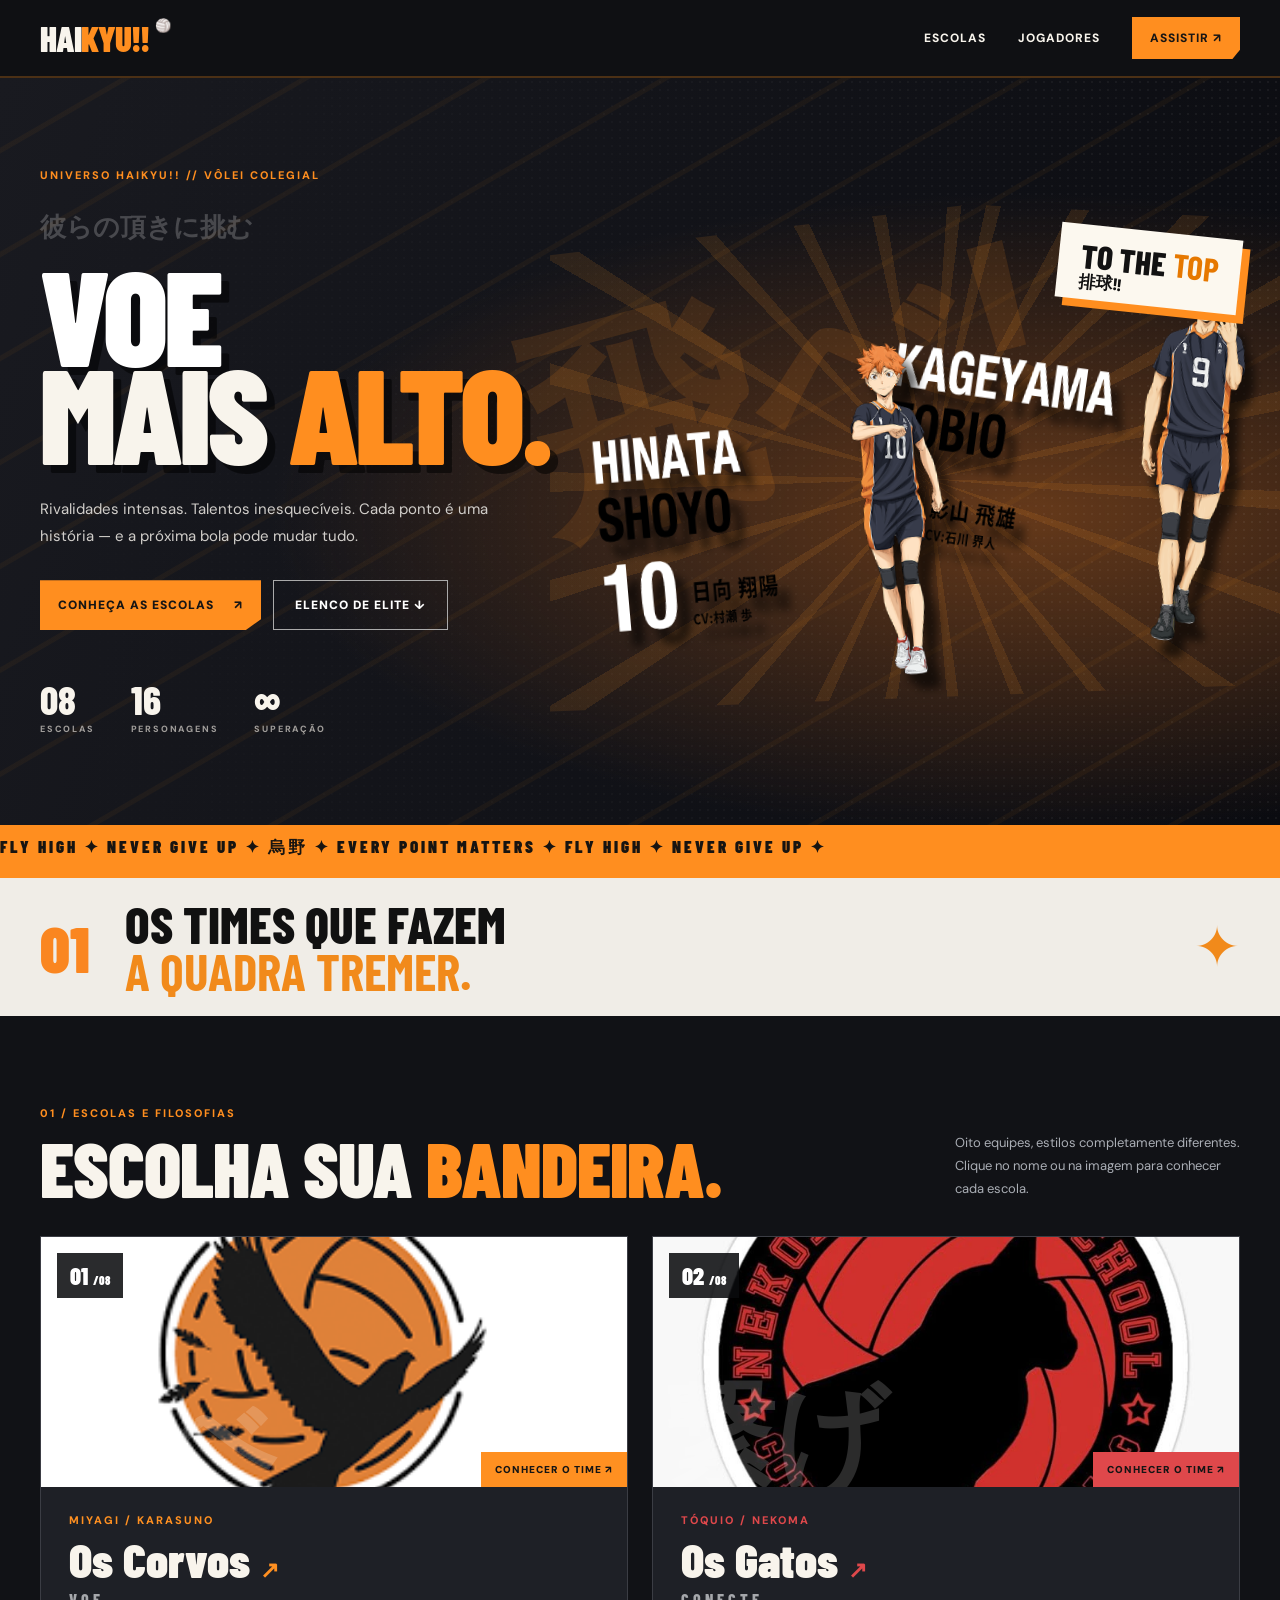
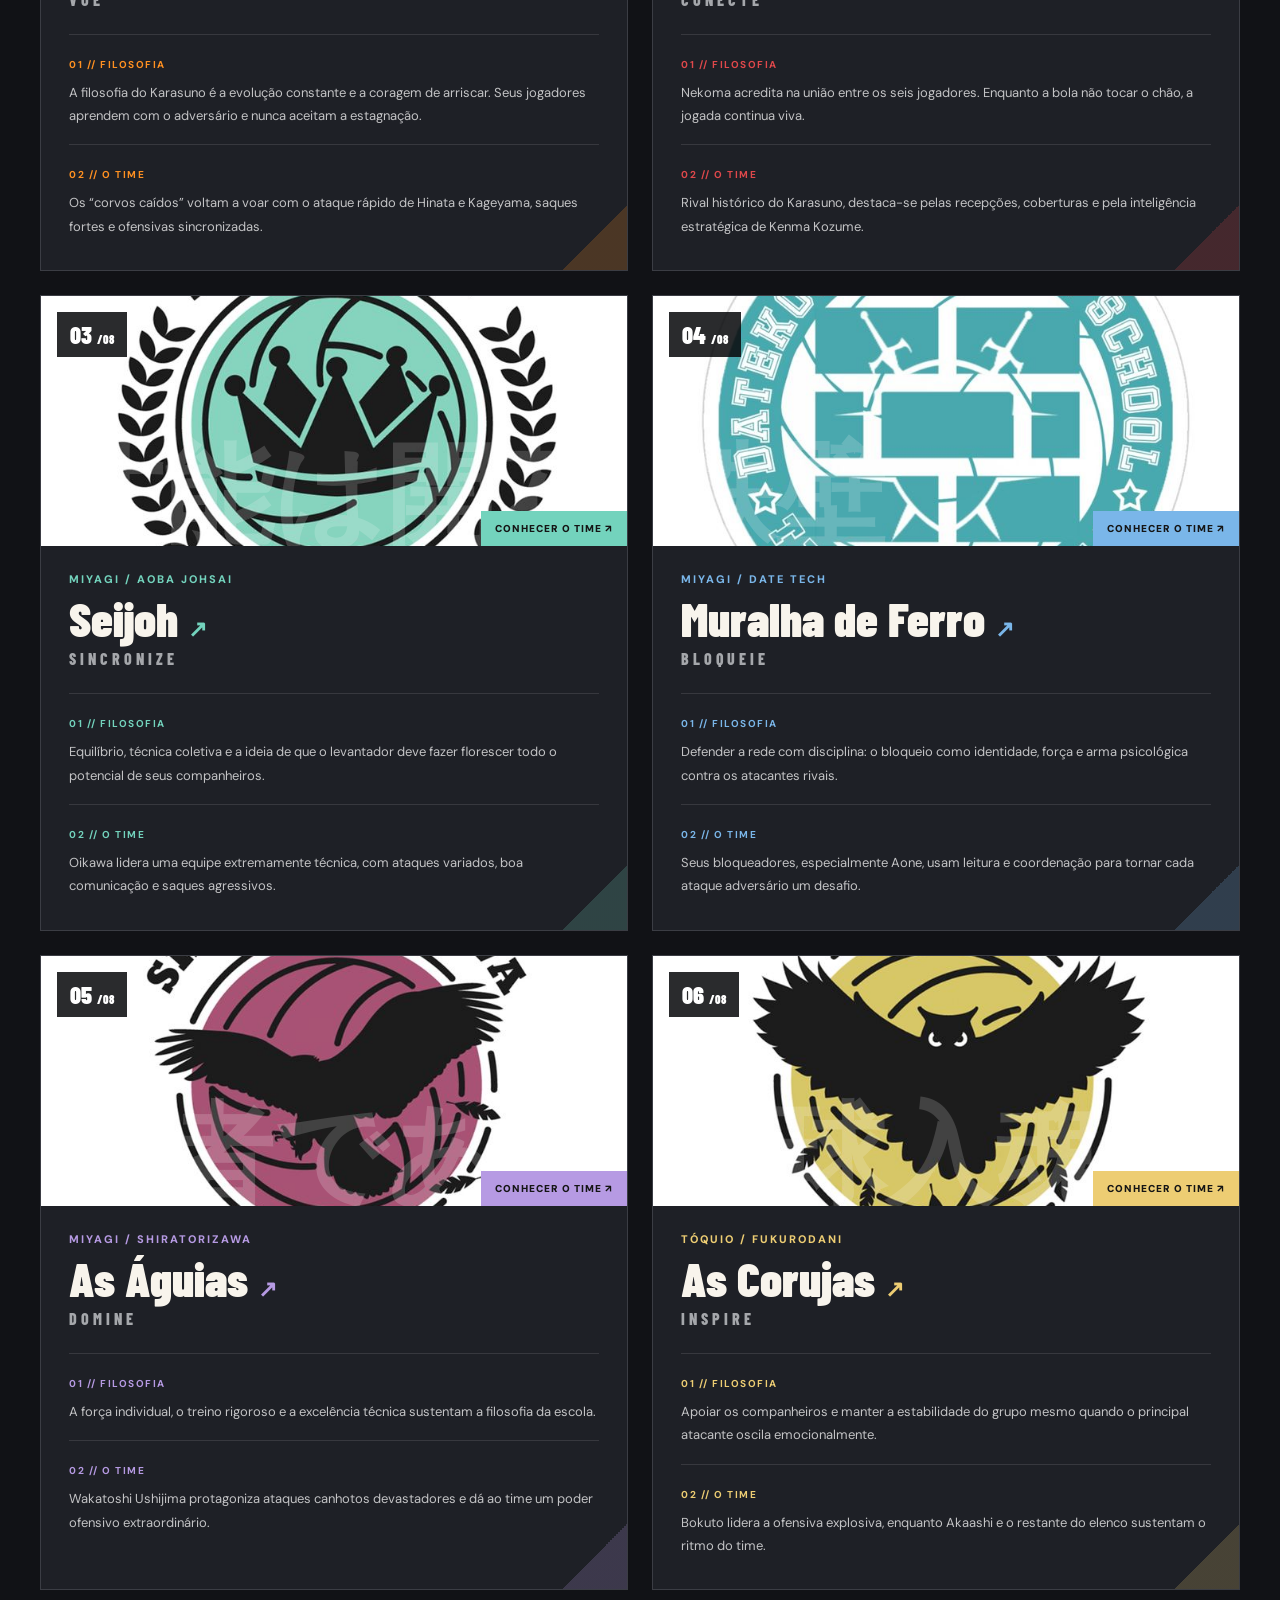
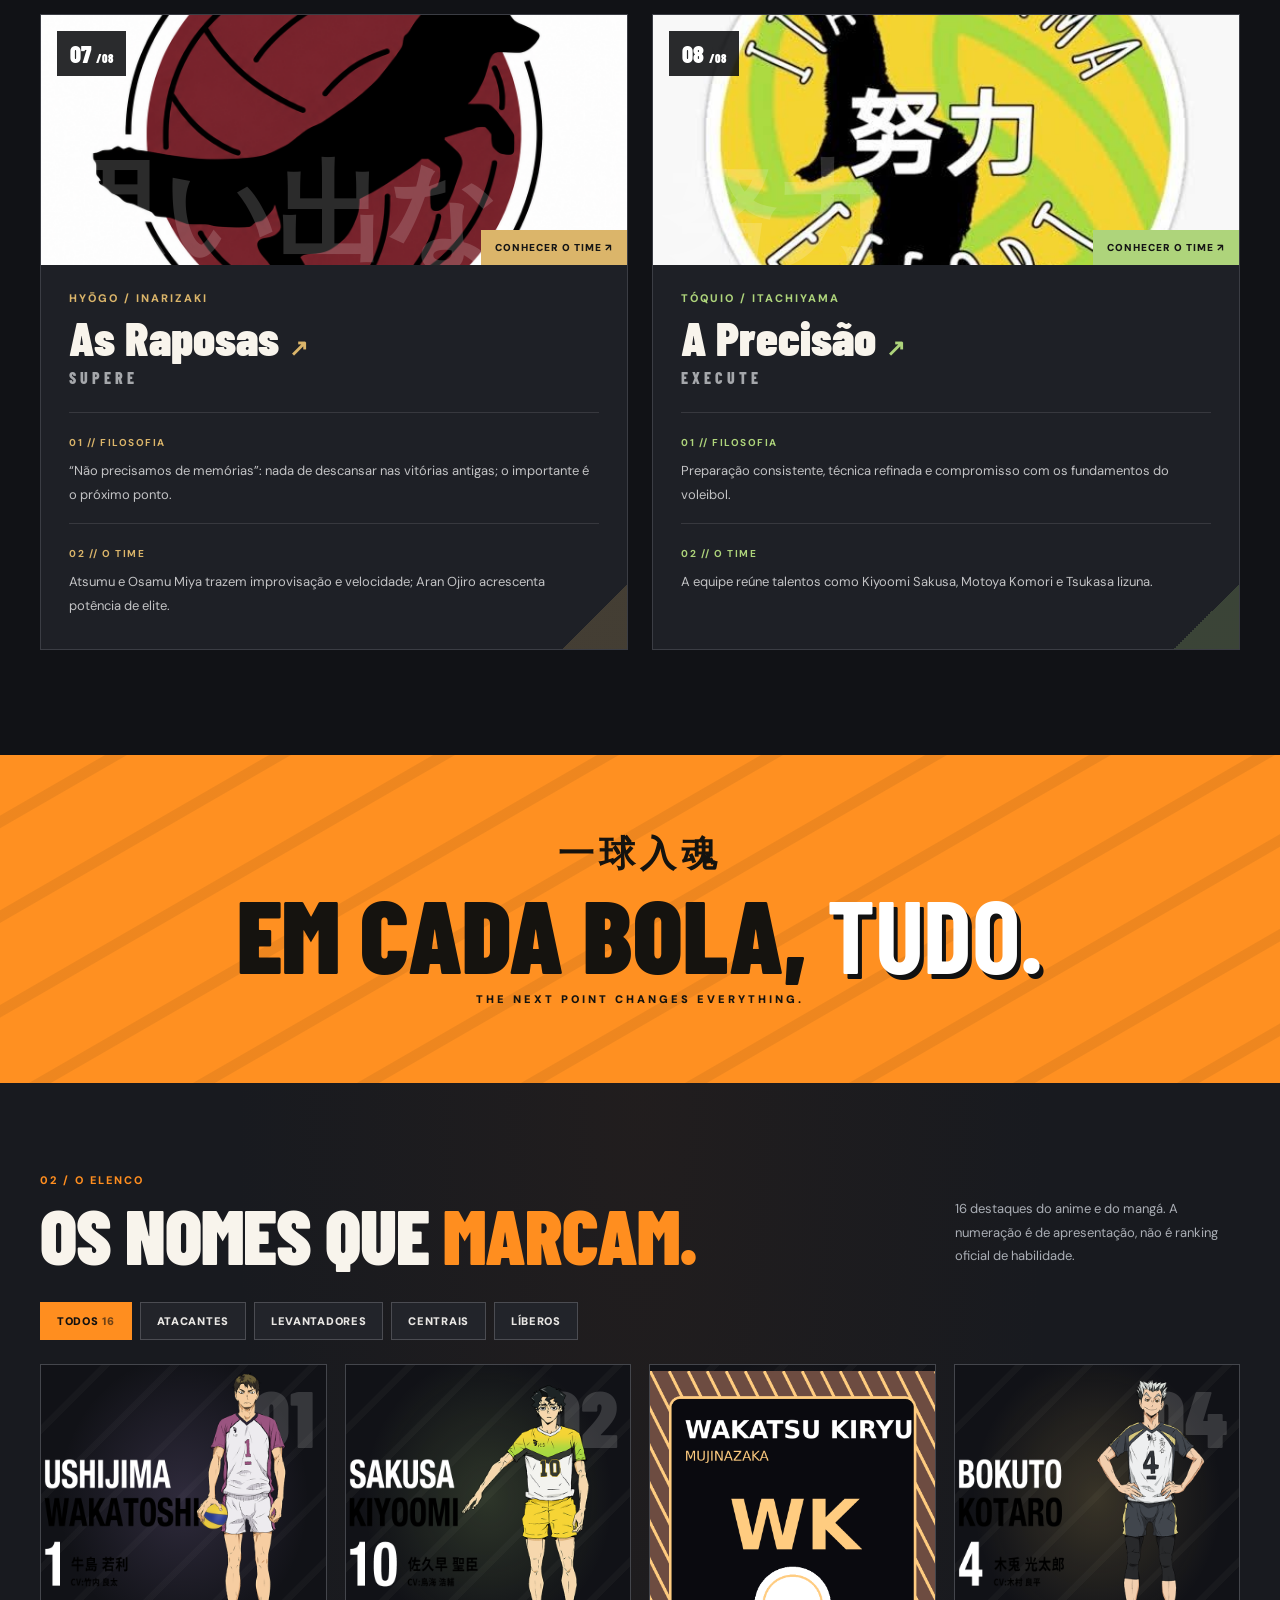
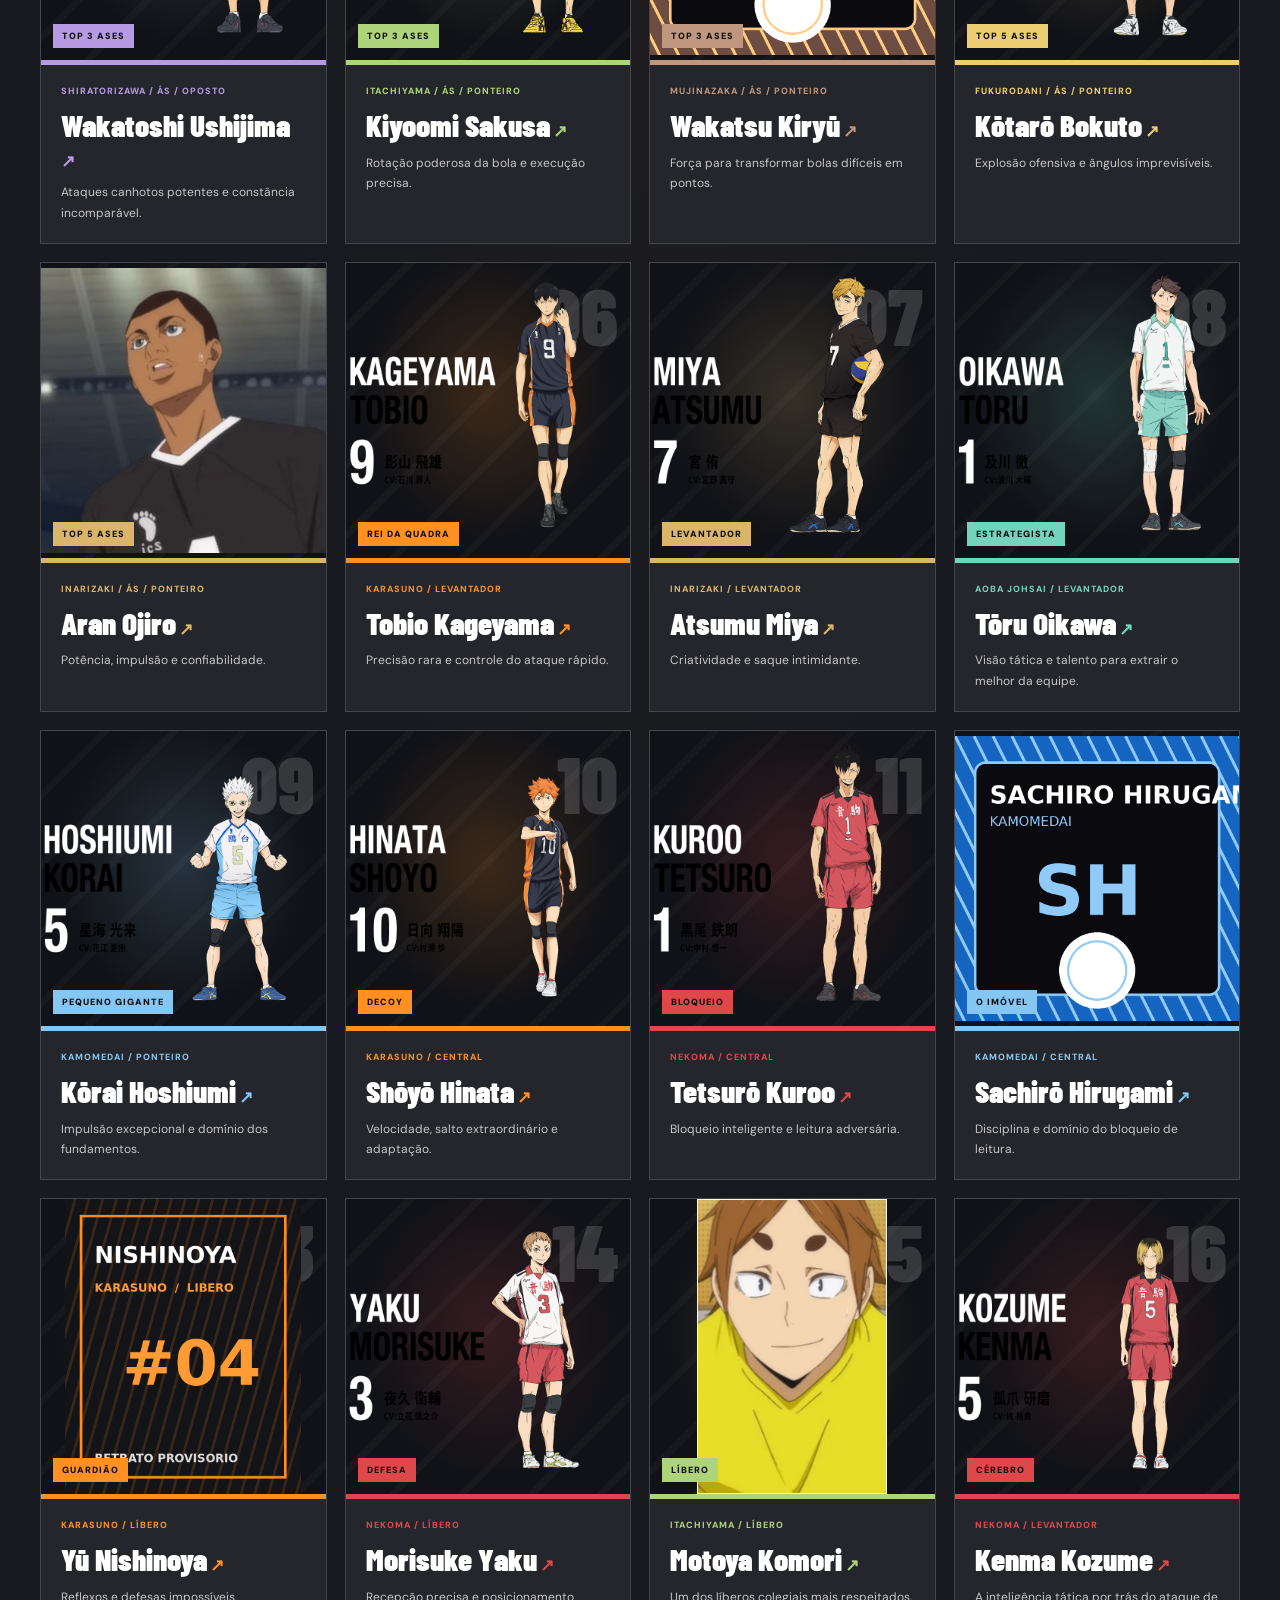
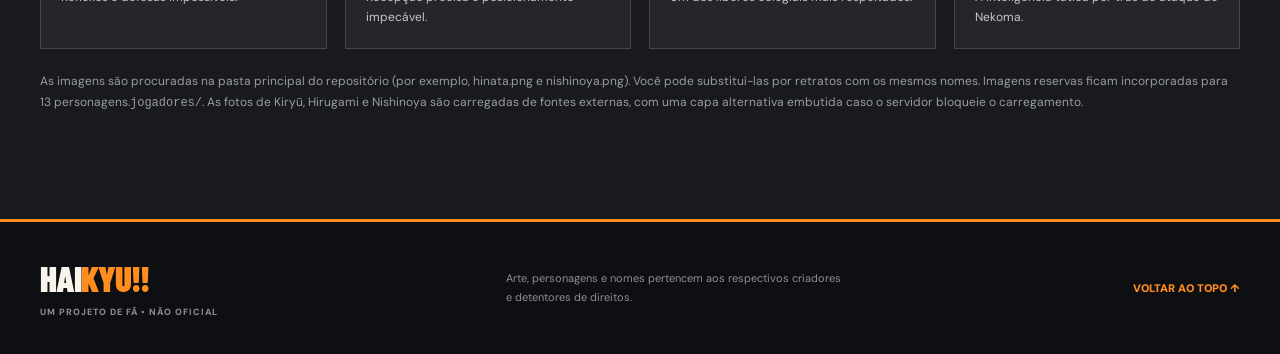
==== commit 54d52c8e: "Add files via upload" ====
--- a/index.html
+++ b/index.html
@@ -1,74 +1,79 @@
-<!doctype html>
-<html lang="pt-BR"><head><meta charset="utf-8"><meta name="viewport" content="width=device-width,initial-scale=1"><meta name="theme-color" content="#101013"><meta name="description" content="Fan site de Haikyuu!! com oito escolas e 16 jogadores."><title>HAIKYU!! — VOE MAIS ALTO</title><link rel="preconnect" href="https://fonts.googleapis.com"><link rel="preconnect" href="https://fonts.gstatic.com" crossorigin><link href="https://fonts.googleapis.com/css2?family=Barlow+Condensed:wght@500;600;700;800;900&family=DM+Sans:wght@400;500;600;700;800&display=swap" rel="stylesheet"><link rel="stylesheet" href="style.css"></head>
-<body><header class="header"><nav class="nav wrap"><a class="wordmark" href="#inicio">HAI<span>KYU!!</span><sup>🏐</sup></a><div class="navlinks"><a href="#times">ESCOLAS</a><a href="#jogadores">JOGADORES</a><a class="watch" href="https://www.crunchyroll.com/pt-br/series/GY8VM8MWY/haikyu" target="_blank" rel="noopener noreferrer">ASSISTIR ↗</a></div></nav></header>
-<main><section class="hero" id="inicio"><div class="speedlines"></div><div class="wrap hero-layout"><div class="hero-copy"><div class="tiny marker">UNIVERSO HAIKYU!! // VÔLEI COLEGIAL</div><div class="hero-eyebrow">彼らの頂きに挑む</div><h1><span>VOE</span><br>MAIS <em>ALTO.</em></h1><p>Rivalidades intensas. Talentos inesquecíveis. Cada ponto é uma história — e a próxima bola pode mudar tudo.</p><div class="actions"><a class="button main-btn" href="#times">CONHEÇA AS ESCOLAS <span>↗</span></a><a class="button ghost-btn" href="#jogadores">ELENCO DE ELITE ↓</a></div><div class="hero-stats"><div><b>08</b><small>ESCOLAS</small></div><div><b>16</b><small>PERSONAGENS</small></div><div><b>∞</b><small>SUPERAÇÃO</small></div></div></div><div class="hero-art"><div class="manga-burst"></div><div class="kanji">飛べ!</div><img class="hero-hinata" src="jogadores/hinata.png" alt="Hinata" fetchpriority="high"><img class="hero-kageyama" src="jogadores/kageyama.png" alt="Kageyama" fetchpriority="high"><div class="floating-tag">TO THE <strong>TOP</strong><span>排球!!</span></div></div></div><div class="hero-marquee"><div>FLY HIGH ✦ NEVER GIVE UP ✦ 烏野 ✦ EVERY POINT MATTERS ✦ FLY HIGH ✦ NEVER GIVE UP ✦</div></div></section>
-<section class="intro-band"><div class="wrap band-content"><span>01</span><p>OS TIMES QUE FAZEM<br><strong>A QUADRA TREMER.</strong></p><div class="band-ball" aria-hidden="true">✦</div></div></section>
-<section class="section wrap" id="times"><div class="heading"><div><div class="tiny marker">01 / ESCOLAS E FILOSOFIAS</div><h2>ESCOLHA SUA <span>BANDEIRA.</span></h2></div><p>Oito equipes, estilos completamente diferentes. Clique no nome ou na imagem para conhecer cada escola.</p></div><div class="team-grid"><article class="team-card" style="--accent:#ff9021" id="time-1">
- <a href="https://haikyuu.fandom.com/wiki/Karasuno_High" target="_blank" rel="noopener noreferrer" class="team-photo" aria-label="Ver Karasuno na wiki">
-  <img src="karasuno.png" alt="Equipe Karasuno" loading="lazy" onerror="this.style.opacity=0"><span class="team-art">飛べ</span><span class="team-counter">01 <small>/08</small></span><span class="team-view">CONHECER O TIME ↗</span>
- </a>
- <div class="team-copy"><div class="tiny">MIYAGI / KARASUNO</div><h3><a href="https://haikyuu.fandom.com/wiki/Karasuno_High" target="_blank" rel="noopener noreferrer">Os Corvos <span>↗</span></a></h3><div class="team-motto">VOE</div>
- <div class="detail"><b>01 // FILOSOFIA</b><p>A filosofia do Karasuno é a evolução constante e a coragem de arriscar. Seus jogadores aprendem com o adversário e nunca aceitam a estagnação.</p></div><div class="detail"><b>02 // O TIME</b><p>Os “corvos caídos” voltam a voar com o ataque rápido de Hinata e Kageyama, saques fortes e ofensivas sincronizadas.</p></div>
- </div></article>
-<article class="team-card" style="--accent:#df484b" id="time-2">
- <a href="https://haikyuu.fandom.com/wiki/Nekoma_High" target="_blank" rel="noopener noreferrer" class="team-photo" aria-label="Ver Nekoma na wiki">
-  <img src="Nekoma.jpg" alt="Equipe Nekoma" loading="lazy" onerror="this.style.opacity=0"><span class="team-art">繋げ</span><span class="team-counter">02 <small>/08</small></span><span class="team-view">CONHECER O TIME ↗</span>
- </a>
- <div class="team-copy"><div class="tiny">TÓQUIO / NEKOMA</div><h3><a href="https://haikyuu.fandom.com/wiki/Nekoma_High" target="_blank" rel="noopener noreferrer">Os Gatos <span>↗</span></a></h3><div class="team-motto">CONECTE</div>
- <div class="detail"><b>01 // FILOSOFIA</b><p>Nekoma acredita na união entre os seis jogadores. Enquanto a bola não tocar o chão, a jogada continua viva.</p></div><div class="detail"><b>02 // O TIME</b><p>Rival histórico do Karasuno, destaca-se pelas recepções, coberturas e pela inteligência estratégica de Kenma Kozume.</p></div>
- </div></article>
-<article class="team-card" style="--accent:#73d3bd" id="time-3">
- <a href="https://haikyuu.fandom.com/wiki/Aoba_Johsai_High" target="_blank" rel="noopener noreferrer" class="team-photo" aria-label="Ver Aoba Johsai na wiki">
-  <img src="Aoba johnsai.jpg" alt="Equipe Aoba Johsai" loading="lazy" onerror="this.style.opacity=0"><span class="team-art">才能は開花させるもの</span><span class="team-counter">03 <small>/08</small></span><span class="team-view">CONHECER O TIME ↗</span>
- </a>
- <div class="team-copy"><div class="tiny">MIYAGI / AOBA JOHSAI</div><h3><a href="https://haikyuu.fandom.com/wiki/Aoba_Johsai_High" target="_blank" rel="noopener noreferrer">Seijoh <span>↗</span></a></h3><div class="team-motto">SINCRONIZE</div>
- <div class="detail"><b>01 // FILOSOFIA</b><p>Equilíbrio, técnica coletiva e a ideia de que o levantador deve fazer florescer todo o potencial de seus companheiros.</p></div><div class="detail"><b>02 // O TIME</b><p>Oikawa lidera uma equipe extremamente técnica, com ataques variados, boa comunicação e saques agressivos.</p></div>
- </div></article>
-<article class="team-card" style="--accent:#7ab6e9" id="time-4">
- <a href="https://haikyuu.fandom.com/wiki/Date_Tech_High" target="_blank" rel="noopener noreferrer" class="team-photo" aria-label="Ver Date Tech na wiki">
-  <img src="Date tech.jpg" alt="Equipe Date Tech" loading="lazy" onerror="this.style.opacity=0"><span class="team-art">鉄壁</span><span class="team-counter">04 <small>/08</small></span><span class="team-view">CONHECER O TIME ↗</span>
- </a>
- <div class="team-copy"><div class="tiny">MIYAGI / DATE TECH</div><h3><a href="https://haikyuu.fandom.com/wiki/Date_Tech_High" target="_blank" rel="noopener noreferrer">Muralha de Ferro <span>↗</span></a></h3><div class="team-motto">BLOQUEIE</div>
- <div class="detail"><b>01 // FILOSOFIA</b><p>Defender a rede com disciplina: o bloqueio como identidade, força e arma psicológica contra os atacantes rivais.</p></div><div class="detail"><b>02 // O TIME</b><p>Seus bloqueadores, especialmente Aone, usam leitura e coordenação para tornar cada ataque adversário um desafio.</p></div>
- </div></article>
-<article class="team-card" style="--accent:#b69ae3" id="time-5">
- <a href="https://haikyuu.fandom.com/wiki/Shiratorizawa_Academy" target="_blank" rel="noopener noreferrer" class="team-photo" aria-label="Ver Shiratorizawa na wiki">
-  <img src="Shiratorizawa.jpg" alt="Equipe Shiratorizawa" loading="lazy" onerror="this.style.opacity=0"><span class="team-art">強者であれ</span><span class="team-counter">05 <small>/08</small></span><span class="team-view">CONHECER O TIME ↗</span>
- </a>
- <div class="team-copy"><div class="tiny">MIYAGI / SHIRATORIZAWA</div><h3><a href="https://haikyuu.fandom.com/wiki/Shiratorizawa_Academy" target="_blank" rel="noopener noreferrer">As Águias <span>↗</span></a></h3><div class="team-motto">DOMINE</div>
- <div class="detail"><b>01 // FILOSOFIA</b><p>A força individual, o treino rigoroso e a excelência técnica sustentam a filosofia da escola.</p></div><div class="detail"><b>02 // O TIME</b><p>Wakatoshi Ushijima protagoniza ataques canhotos devastadores e dá ao time um poder ofensivo extraordinário.</p></div>
- </div></article>
-<article class="team-card" style="--accent:#edcd73" id="time-6">
- <a href="https://haikyuu.fandom.com/wiki/Fukur%C5%8Ddani_Academy" target="_blank" rel="noopener noreferrer" class="team-photo" aria-label="Ver Fukurodani na wiki">
-  <img src="image.png" alt="Equipe Fukurodani" loading="lazy" onerror="this.style.opacity=0"><span class="team-art">一球入魂</span><span class="team-counter">06 <small>/08</small></span><span class="team-view">CONHECER O TIME ↗</span>
- </a>
- <div class="team-copy"><div class="tiny">TÓQUIO / FUKURODANI</div><h3><a href="https://haikyuu.fandom.com/wiki/Fukur%C5%8Ddani_Academy" target="_blank" rel="noopener noreferrer">As Corujas <span>↗</span></a></h3><div class="team-motto">INSPIRE</div>
- <div class="detail"><b>01 // FILOSOFIA</b><p>Apoiar os companheiros e manter a estabilidade do grupo mesmo quando o principal atacante oscila emocionalmente.</p></div><div class="detail"><b>02 // O TIME</b><p>Bokuto lidera a ofensiva explosiva, enquanto Akaashi e o restante do elenco sustentam o ritmo do time.</p></div>
- </div></article>
-<article class="team-card" style="--accent:#dbb56a" id="time-7">
- <a href="https://haikyuu.fandom.com/wiki/Inarizaki_High" target="_blank" rel="noopener noreferrer" class="team-photo" aria-label="Ver Inarizaki na wiki">
-  <img src="ChatGPT Image 18 de jun. de 2026, 09_52_28.png" alt="Equipe Inarizaki" loading="lazy" onerror="this.style.opacity=0"><span class="team-art">思い出なんかいらん</span><span class="team-counter">07 <small>/08</small></span><span class="team-view">CONHECER O TIME ↗</span>
- </a>
- <div class="team-copy"><div class="tiny">HYŌGO / INARIZAKI</div><h3><a href="https://haikyuu.fandom.com/wiki/Inarizaki_High" target="_blank" rel="noopener noreferrer">As Raposas <span>↗</span></a></h3><div class="team-motto">SUPERE</div>
- <div class="detail"><b>01 // FILOSOFIA</b><p>“Não precisamos de memórias”: nada de descansar nas vitórias antigas; o importante é o próximo ponto.</p></div><div class="detail"><b>02 // O TIME</b><p>Atsumu e Osamu Miya trazem improvisação e velocidade; Aran Ojiro acrescenta potência de elite.</p></div>
- </div></article>
-<article class="team-card" style="--accent:#aed47b" id="time-8">
- <a href="https://haikyuu.fandom.com/wiki/Itachiyama_Institute" target="_blank" rel="noopener noreferrer" class="team-photo" aria-label="Ver Itachiyama na wiki">
-  <img src="itachimiya.jpg" alt="Equipe Itachiyama" loading="lazy" onerror="this.style.opacity=0"><span class="team-art">努力</span><span class="team-counter">08 <small>/08</small></span><span class="team-view">CONHECER O TIME ↗</span>
- </a>
- <div class="team-copy"><div class="tiny">TÓQUIO / ITACHIYAMA</div><h3><a href="https://haikyuu.fandom.com/wiki/Itachiyama_Institute" target="_blank" rel="noopener noreferrer">A Precisão <span>↗</span></a></h3><div class="team-motto">EXECUTE</div>
- <div class="detail"><b>01 // FILOSOFIA</b><p>Preparação consistente, técnica refinada e compromisso com os fundamentos do voleibol.</p></div><div class="detail"><b>02 // O TIME</b><p>A equipe reúne talentos como Kiyoomi Sakusa, Motoya Komori e Tsukasa Iizuna.</p></div>
- </div></article></div></section>
+<!DOCTYPE html>
+
+<html lang="pt-BR"><head><meta charset="utf-8"/><meta content="width=device-width,initial-scale=1" name="viewport"/><meta content="#101013" name="theme-color"/><meta content="Fan site de Haikyuu!! com oito escolas e 16 jogadores." name="description"/><title>HAIKYU!! — VOE MAIS ALTO</title><link href="https://fonts.googleapis.com" rel="preconnect"/><link crossorigin="" href="https://fonts.gstatic.com" rel="preconnect"/><link href="https://fonts.googleapis.com/css2?family=Barlow+Condensed:wght@500;600;700;800;900&amp;family=DM+Sans:wght@400;500;600;700;800&amp;display=swap" rel="stylesheet"/><style>
+*{box-sizing:border-box}html{scroll-behavior:smooth;scroll-padding-top:84px}body{margin:0;background:#111216;color:#f8f4ec;font-family:'DM Sans',Arial,sans-serif}a{color:inherit;text-decoration:none}button{font:inherit}img{max-width:100%}.wrap{width:min(1200px,calc(100% - 44px));margin:auto}:root{--orange:#ff8e1f}.tiny{font-weight:800;font-size:11px;letter-spacing:2px}.marker{color:var(--orange)}.header{background:#101114f2;position:sticky;top:0;z-index:50;border-bottom:2px solid #ff8e1f40;backdrop-filter:blur(15px)}.nav{height:76px;display:flex;align-items:center;justify-content:space-between;gap:20px}.wordmark{font:900 35px 'Barlow Condensed',sans-serif;letter-spacing:-1px}.wordmark span{color:var(--orange)}.wordmark sup{font-size:13px;margin-left:6px;vertical-align:top}.navlinks{display:flex;align-items:center;gap:32px;font-size:12px;font-weight:800;letter-spacing:1px}.navlinks>a:hover{color:var(--orange)}.watch,.button.main-btn{background:var(--orange);color:#171514!important;padding:13px 18px;clip-path:polygon(0 0,100% 0,100% 78%,93% 100%,0 100%)}.watch:hover,.button.main-btn:hover{background:#ffad58}.hero{position:relative;overflow:hidden;background:radial-gradient(ellipse at 80% 55%,#65391a 0%,transparent 52%),linear-gradient(110deg,#191a20,#0a0b10);border-bottom:8px solid var(--orange)}.hero:before{content:'';position:absolute;inset:0;opacity:.4;background-image:radial-gradient(#fff2 1px,transparent 1px);background-size:8px 8px;mask-image:linear-gradient(90deg,transparent,black)}.speedlines{position:absolute;inset:0;background:repeating-linear-gradient(150deg,transparent 0 60px,#ff95100c 61px 65px,transparent 66px 90px)}.hero-layout{position:relative;display:grid;grid-template-columns:1fr 1fr;min-height:650px;align-items:center}.hero-copy{position:relative;z-index:4;padding:90px 0}.hero-eyebrow{font-size:26px;color:#ffffff36;font-weight:900;margin-top:28px}.hero h1{font:900 clamp(90px,10.5vw,160px)/.73 'Barlow Condensed',Impact,sans-serif;letter-spacing:-4px;margin:20px 0 35px;text-shadow:8px 8px 0 #0008}.hero h1>span{color:#fff}.hero h1 em{font-style:normal;color:var(--orange)}.hero-copy>p{max-width:500px;color:#d1ceca;line-height:1.8;font-size:15px}.actions{display:flex;gap:12px;margin:30px 0;flex-wrap:wrap}.button{display:inline-flex;min-height:50px;align-items:center;gap:20px;padding:13px 21px;font-size:12px;font-weight:900;letter-spacing:1px}.ghost-btn{border:1px solid #aaa;color:#fff}.ghost-btn:hover{color:var(--orange);border-color:var(--orange)}.hero-stats{display:flex;gap:36px;margin-top:45px}.hero-stats div{display:flex;flex-direction:column}.hero-stats b{font:800 40px 'Barlow Condensed'}.hero-stats small{font-weight:800;font-size:9px;letter-spacing:1.8px;color:#a09d9a}.hero-art{position:relative;height:650px;isolation:isolate}.manga-burst{position:absolute;inset:12% -25% 10% -15%;background:repeating-conic-gradient(from 12deg at 45% 54%,#ff98251d 0 3deg,transparent 3deg 16deg);clip-path:polygon(50% 0,100% 4%,96% 94%,0 100%,0 10%)}.kanji{position:absolute;top:16%;left:-20%;font-size:clamp(100px,18vw,300px);font-weight:900;transform:rotate(-15deg);color:#ff911d20;white-space:nowrap}.hero-art img{position:absolute;object-fit:contain;width:72%;height:78%;filter:drop-shadow(12px 16px 4px #0009)}.hero-hinata{bottom:3%;left:-8%;z-index:3;transform:rotate(-5deg)}.hero-kageyama{bottom:11%;right:-12%;z-index:2;transform:rotate(8deg)}.floating-tag{position:absolute;z-index:4;right:0;top:16%;background:#fcf8ef;color:#121212;padding:15px 22px 10px;transform:rotate(6deg);font:800 33px/1 'Barlow Condensed';box-shadow:8px 8px #ff8e1f}.floating-tag strong{color:#e67800}.floating-tag span{display:block;font-size:17px}.hero-marquee{position:relative;z-index:5;background:#ff8e1f;color:#171411;overflow:hidden;white-space:nowrap;padding:11px 0;font:900 17px 'Barlow Condensed';letter-spacing:3px}.hero-marquee div{width:max-content;animation:marquee 22s linear infinite}@keyframes marquee{to{transform:translateX(-33%)}}.intro-band{background:#f0ede7;color:#111}.band-content{display:flex;align-items:center;gap:35px;padding:22px 0}.band-content>span{font:900 65px 'Barlow Condensed';color:#fa8620}.band-content p{font:800 clamp(26px,4vw,52px)/.92 'Barlow Condensed';margin:0}.band-content strong{color:#f18a1b}.band-ball{margin-left:auto;font-size:55px;color:#f18a1b}.section{padding:90px 0 105px}.heading{display:flex;align-items:end;justify-content:space-between;gap:25px;margin-bottom:35px}.heading h2{font:900 clamp(45px,6vw,80px)/.85 'Barlow Condensed';margin:15px 0 0;letter-spacing:-1px}.heading h2 span{color:var(--orange)}.heading>p{max-width:285px;color:#aaaeb5;font-size:13px;line-height:1.8;margin:0}.team-grid{display:grid;grid-template-columns:repeat(2,minmax(0,1fr));gap:24px}.team-card{--accent:#ff8e1f;background:#1e2026;border:1px solid #3b3d44;position:relative;transition:transform .2s,border-color .2s;overflow:hidden}.team-card:after{content:'';position:absolute;right:0;bottom:0;width:65px;height:65px;background:linear-gradient(135deg,transparent 50%,var(--accent) 50%);opacity:.2;pointer-events:none}.team-card:hover{transform:translateY(-6px);border-color:var(--accent)}.team-photo{height:250px;display:block;position:relative;overflow:hidden;background:linear-gradient(120deg,#34363b,#151618)}.team-photo img{width:100%;height:100%;object-fit:cover;transition:transform .3s}.team-card:hover img{transform:scale(1.04)}.team-art{position:absolute;left:12px;bottom:-25px;font:900 110px 'Barlow Condensed',sans-serif;color:#ffffff2b;pointer-events:none;white-space:nowrap}.team-counter{position:absolute;left:16px;top:16px;color:#fff;background:#0a0b0ddd;padding:8px 13px;font:900 24px 'Barlow Condensed'}.team-counter small{font-size:12px}.team-view{position:absolute;right:0;bottom:0;padding:11px 14px;color:#151515;background:var(--accent);font-size:10px;font-weight:900;letter-spacing:1px}.team-copy{padding:26px 28px 32px}.team-copy .tiny{color:var(--accent)}.team-copy h3{font:900 48px 'Barlow Condensed';margin:8px 0 0;line-height:1}.team-copy h3 span{color:var(--accent);font-size:23px}.team-copy h3 a:hover{color:var(--accent)}.team-motto{font:800 16px 'Barlow Condensed';letter-spacing:4px;color:#a5a7ab;margin:7px 0 25px}.detail{border-top:1px solid #37383e;padding-top:17px;margin-top:17px}.detail b{color:var(--accent);font-size:10px;letter-spacing:1.5px}.detail p{font-size:13px;color:#c3c3c5;line-height:1.8;margin:8px 0 0}.break-section{position:relative;overflow:hidden;text-align:center;background:#ff9021;color:#15130f;padding:75px 0}.break-section:before{content:'';position:absolute;inset:0;background:repeating-linear-gradient(150deg,transparent 0 52px,#00000011 53px 63px,transparent 64px 82px)}.break-section .wrap{position:relative}.break-jp{font:900 36px 'Barlow Condensed';letter-spacing:5px}.break-section p{font:900 clamp(50px,8vw,110px)/.9 'Barlow Condensed';margin:8px 0}.break-section p strong{color:#fff;text-shadow:4px 5px #111}.break-section span{font-size:11px;font-weight:900;letter-spacing:3px}.players-section{background:radial-gradient(ellipse at 50% 0,#5e331621,transparent 45%),#181a1f}.player-controls{display:flex;flex-wrap:wrap;gap:8px;margin-bottom:24px}.filter{border:1px solid #4b4c52;background:#22242a;color:#e9e7e4;padding:11px 16px;font-size:11px;font-weight:900;cursor:pointer;letter-spacing:.7px}.filter span{opacity:.6}.filter:hover{border-color:var(--orange)}.filter.active{background:var(--orange);border-color:var(--orange);color:#111}.player-grid{display:grid;grid-template-columns:repeat(4,minmax(0,1fr));gap:18px}.player-card{--accent:#ff9021;border:1px solid #44464c;background:#24262c;transition:transform .2s,border-color .2s;min-width:0}.player-card:hover{transform:translateY(-6px);border-color:var(--accent)}.player-card[hidden]{display:none}.player-link{display:block;height:100%}.player-visual{height:300px;position:relative;overflow:hidden;display:flex;align-items:center;justify-content:center;background:radial-gradient(ellipse at 50% 45%,color-mix(in srgb,var(--accent) 18%,transparent),transparent 62%),repeating-linear-gradient(135deg,#fff0 0 42px,#ffffff07 43px 49px),#111217;border-bottom:5px solid var(--accent)}.player-visual img{width:100%;height:100%;object-fit:contain;z-index:2;position:relative;transition:transform .25s}.player-card:hover img{transform:scale(1.07)}.count{position:absolute;top:3px;right:12px;z-index:1;color:#ffffff28;font:900 80px 'Barlow Condensed'}.side-label{position:absolute;bottom:12px;left:12px;z-index:3;padding:6px 9px;font-size:9px;font-weight:900;background:var(--accent);color:#111;letter-spacing:1px}.fallback-label{display:none;position:absolute;top:55%;color:#fff;font:800 24px 'Barlow Condensed';text-align:center;padding:20px}.missing .fallback-label{display:block}.player-info{padding:20px}.player-info .tiny{font-size:9px;color:var(--accent);letter-spacing:1px}.player-info h3{font:900 31px/.95 'Barlow Condensed';margin:13px 0;color:#fff}.player-info h3 span{color:var(--accent);font-size:17px}.player-info p{font-size:12px;line-height:1.7;color:#c9c7c6;margin:0}.note{font-size:12px;color:#999ca2;line-height:1.75;margin:22px 0 0}footer{background:#0e0f12;border-top:3px solid #ff8e1f;padding:35px 0}.footer-inner{display:flex;justify-content:space-between;align-items:center;gap:24px}.footer-inner p{color:#8d8e94;font-size:11px;max-width:340px;line-height:1.7}.footer-inner small{color:#8d8e94;font-size:9px;font-weight:800;letter-spacing:1px}.footer-inner>a{color:var(--orange);font-size:11px;font-weight:900;white-space:nowrap}a:focus-visible,button:focus-visible{outline:3px solid #ffdf8a;outline-offset:3px}@media(max-width:1050px){.player-grid{grid-template-columns:repeat(3,1fr)}.hero h1{font-size:110px}}@media(max-width:760px){.navlinks{gap:15px}.navlinks>a{font-size:10px}.hero-layout{grid-template-columns:1fr;min-height:0}.hero-copy{padding:70px 0 20px}.hero-art{height:440px;max-width:530px;width:100%;margin:auto}.hero h1{font-size:clamp(83px,17vw,135px)}.hero-art img{height:85%}.heading{display:block}.heading>p{margin-top:16px}.team-grid{grid-template-columns:1fr}.player-grid{grid-template-columns:repeat(2,1fr)}.footer-inner{flex-wrap:wrap}.section{padding:65px 0}.band-content>span{font-size:45px}.band-ball{display:none}}@media(max-width:470px){.wrap{width:calc(100% - 28px)}.nav{height:auto;min-height:65px;flex-wrap:wrap;justify-content:center;padding:8px 0}.wordmark{font-size:29px}.navlinks{gap:12px}.watch{padding:9px}.hero h1{font-size:clamp(72px,17vw,94px)}.hero-art{height:325px}.hero-stats{gap:25px}.hero-stats b{font-size:32px}.player-grid{grid-template-columns:1fr 1fr;gap:9px}.player-visual{height:190px}.player-info{padding:12px}.player-info h3{font-size:23px}.player-info p{font-size:11px}.side-label{font-size:8px;left:6px;bottom:6px}.count{font-size:50px}.team-photo{height:200px}.team-copy{padding:22px}.team-copy h3{font-size:40px}.heading h2{font-size:50px}.break-section{padding:50px 0}}@media(prefers-reduced-motion:reduce){html{scroll-behavior:auto}.hero-marquee div{animation:none}*,*:before,*:after{transition:none!important}}
+.team-unavailable{background:repeating-linear-gradient(130deg,#20232a 0 35px,#252932 35px 65px)}.team-unavailable .team-art{font-size:95px;color:#ffc077aa;bottom:23px;left:24px}.team-unavailable:before{content:"IMAGEM INDISPONÍVEL • ABRA O TIME NA WIKI";position:absolute;z-index:2;top:52%;left:12%;font-size:10px;letter-spacing:1px;font-weight:900;color:#fff}
+.team-photo-error{background:linear-gradient(125deg,#302218,#111218);position:relative}.team-photo-error:before{content:'🏐';position:absolute;inset:0;display:grid;place-items:center;font-size:70px;color:#ff9828;opacity:.7}.team-photo-error img{display:none}
+</style></head>
+<body><header class="header"><nav class="nav wrap"><a class="wordmark" href="#inicio">HAI<span>KYU!!</span><sup>🏐</sup></a><div class="navlinks"><a href="#times">ESCOLAS</a><a href="#jogadores">JOGADORES</a><a class="watch" href="https://www.crunchyroll.com/pt-br/series/GY8VM8MWY/haikyu" rel="noopener noreferrer" target="_blank">ASSISTIR ↗</a></div></nav></header>
+<main><section class="hero" id="inicio"><div class="speedlines"></div><div class="wrap hero-layout"><div class="hero-copy"><div class="tiny marker">UNIVERSO HAIKYU!! // VÔLEI COLEGIAL</div><div class="hero-eyebrow">彼らの頂きに挑む</div><h1><span>VOE</span><br/>MAIS <em>ALTO.</em></h1><p>Rivalidades intensas. Talentos inesquecíveis. Cada ponto é uma história — e a próxima bola pode mudar tudo.</p><div class="actions"><a class="button main-btn" href="#times">CONHEÇA AS ESCOLAS <span>↗</span></a><a class="button ghost-btn" href="#jogadores">ELENCO DE ELITE ↓</a></div><div class="hero-stats"><div><b>08</b><small>ESCOLAS</small></div><div><b>16</b><small>PERSONAGENS</small></div><div><b>∞</b><small>SUPERAÇÃO</small></div></div></div><div class="hero-art"><div class="manga-burst"></div><div class="kanji">飛べ!</div><img alt="Hinata" class="hero-hinata" fetchpriority="high" src="[data-uri]"/><img alt="Kageyama" class="hero-kageyama" fetchpriority="high" src="[data-uri]